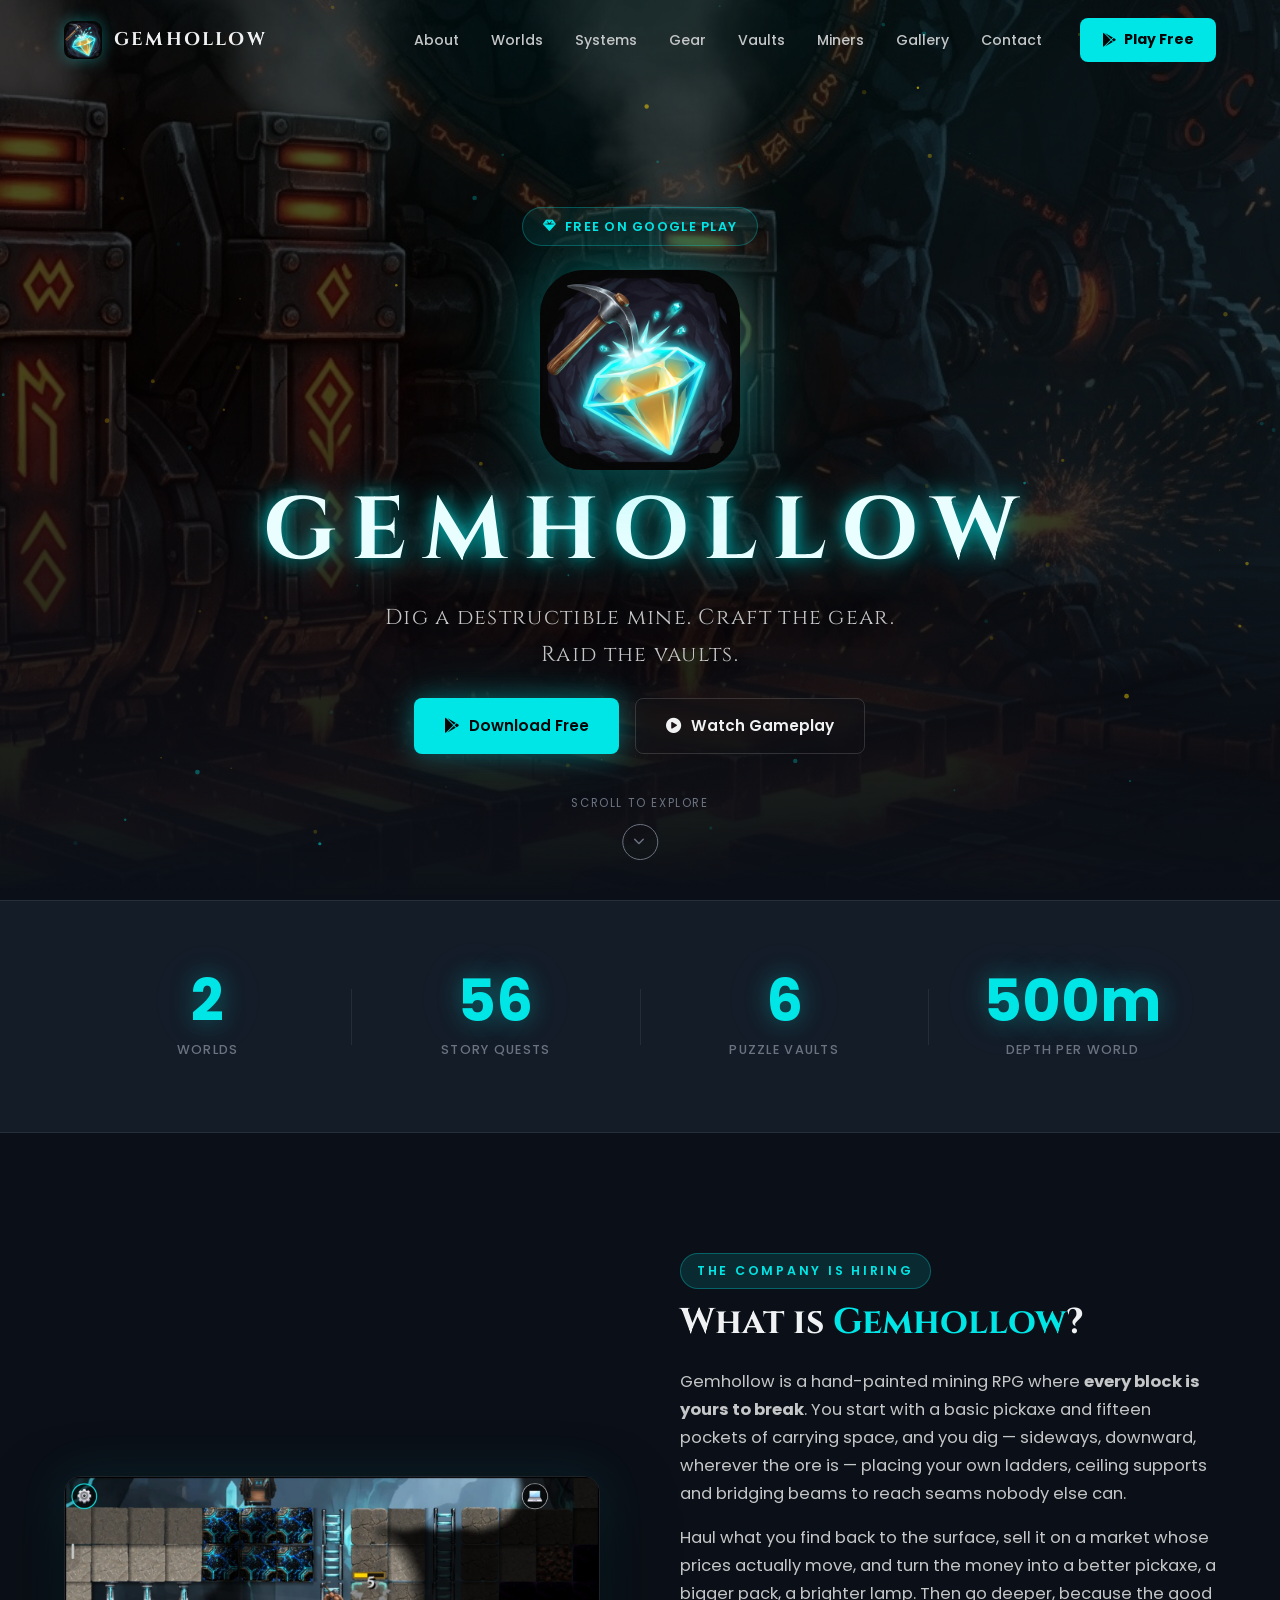
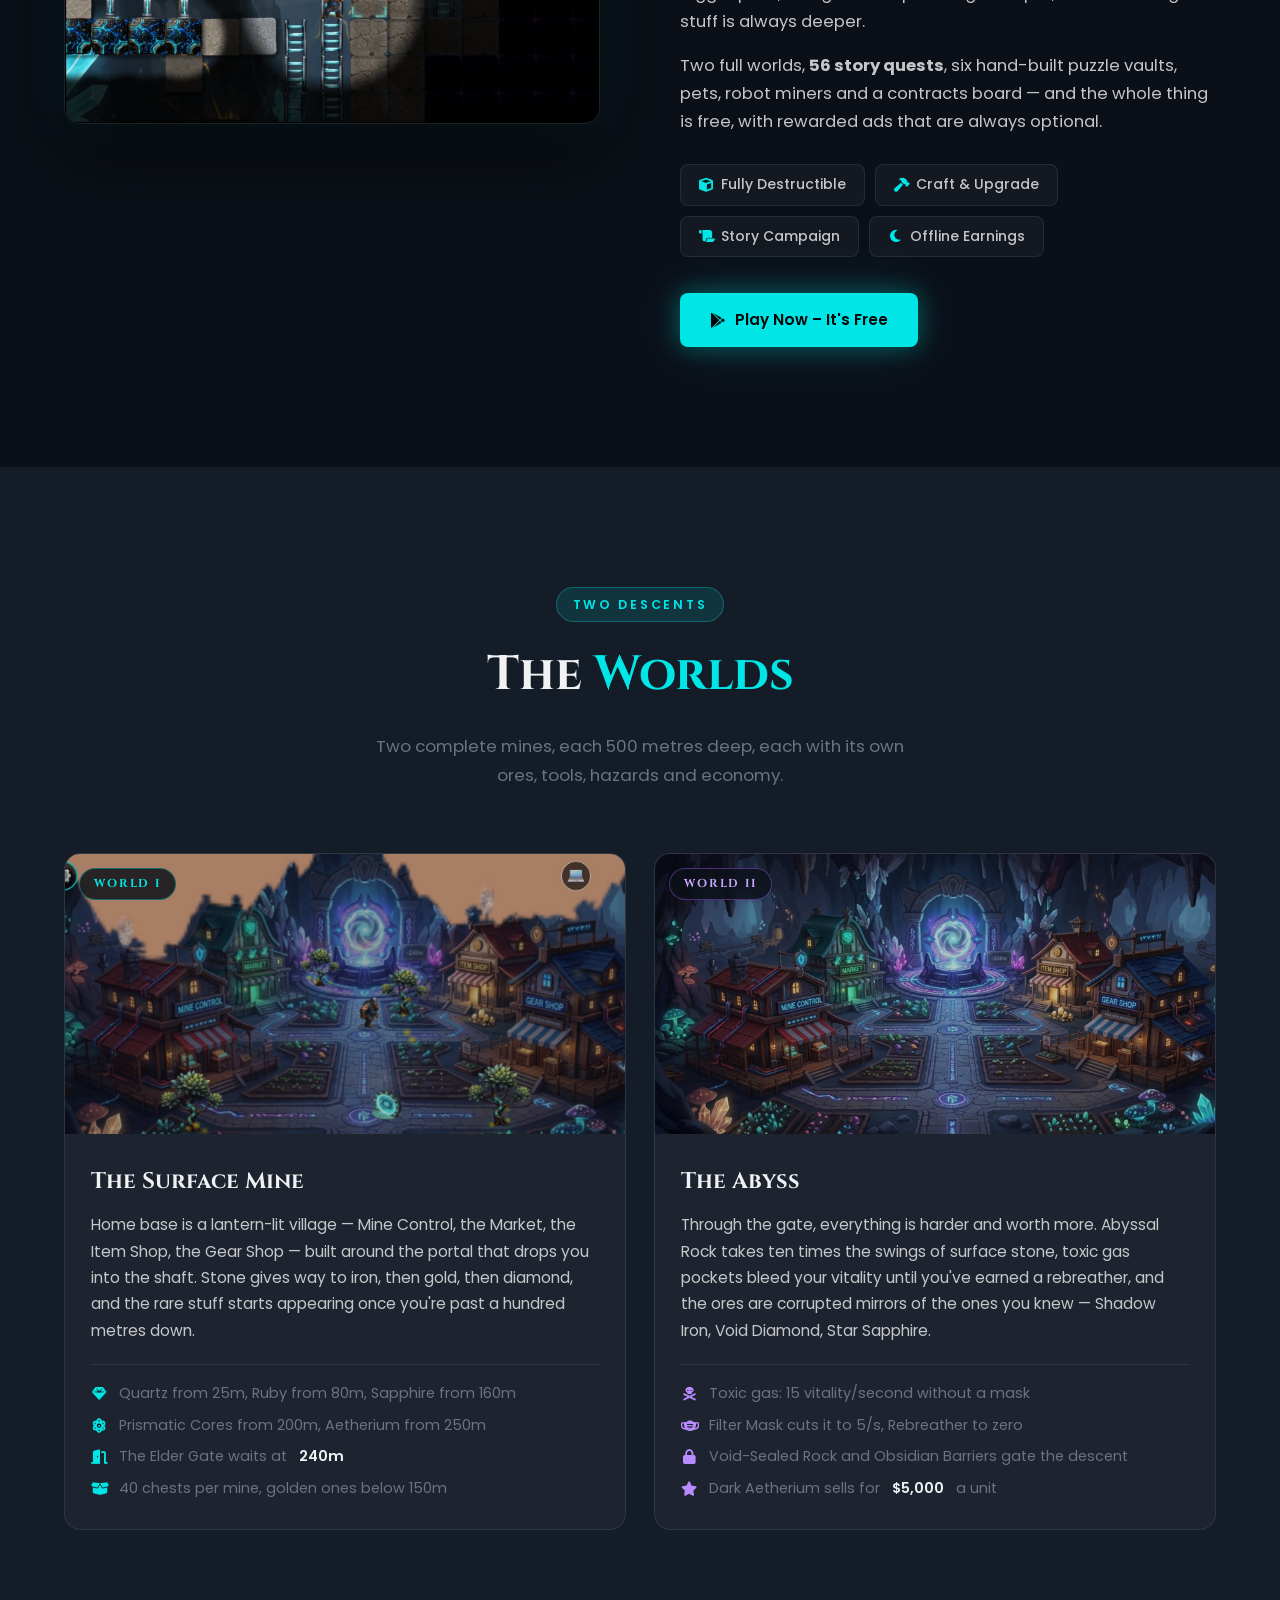
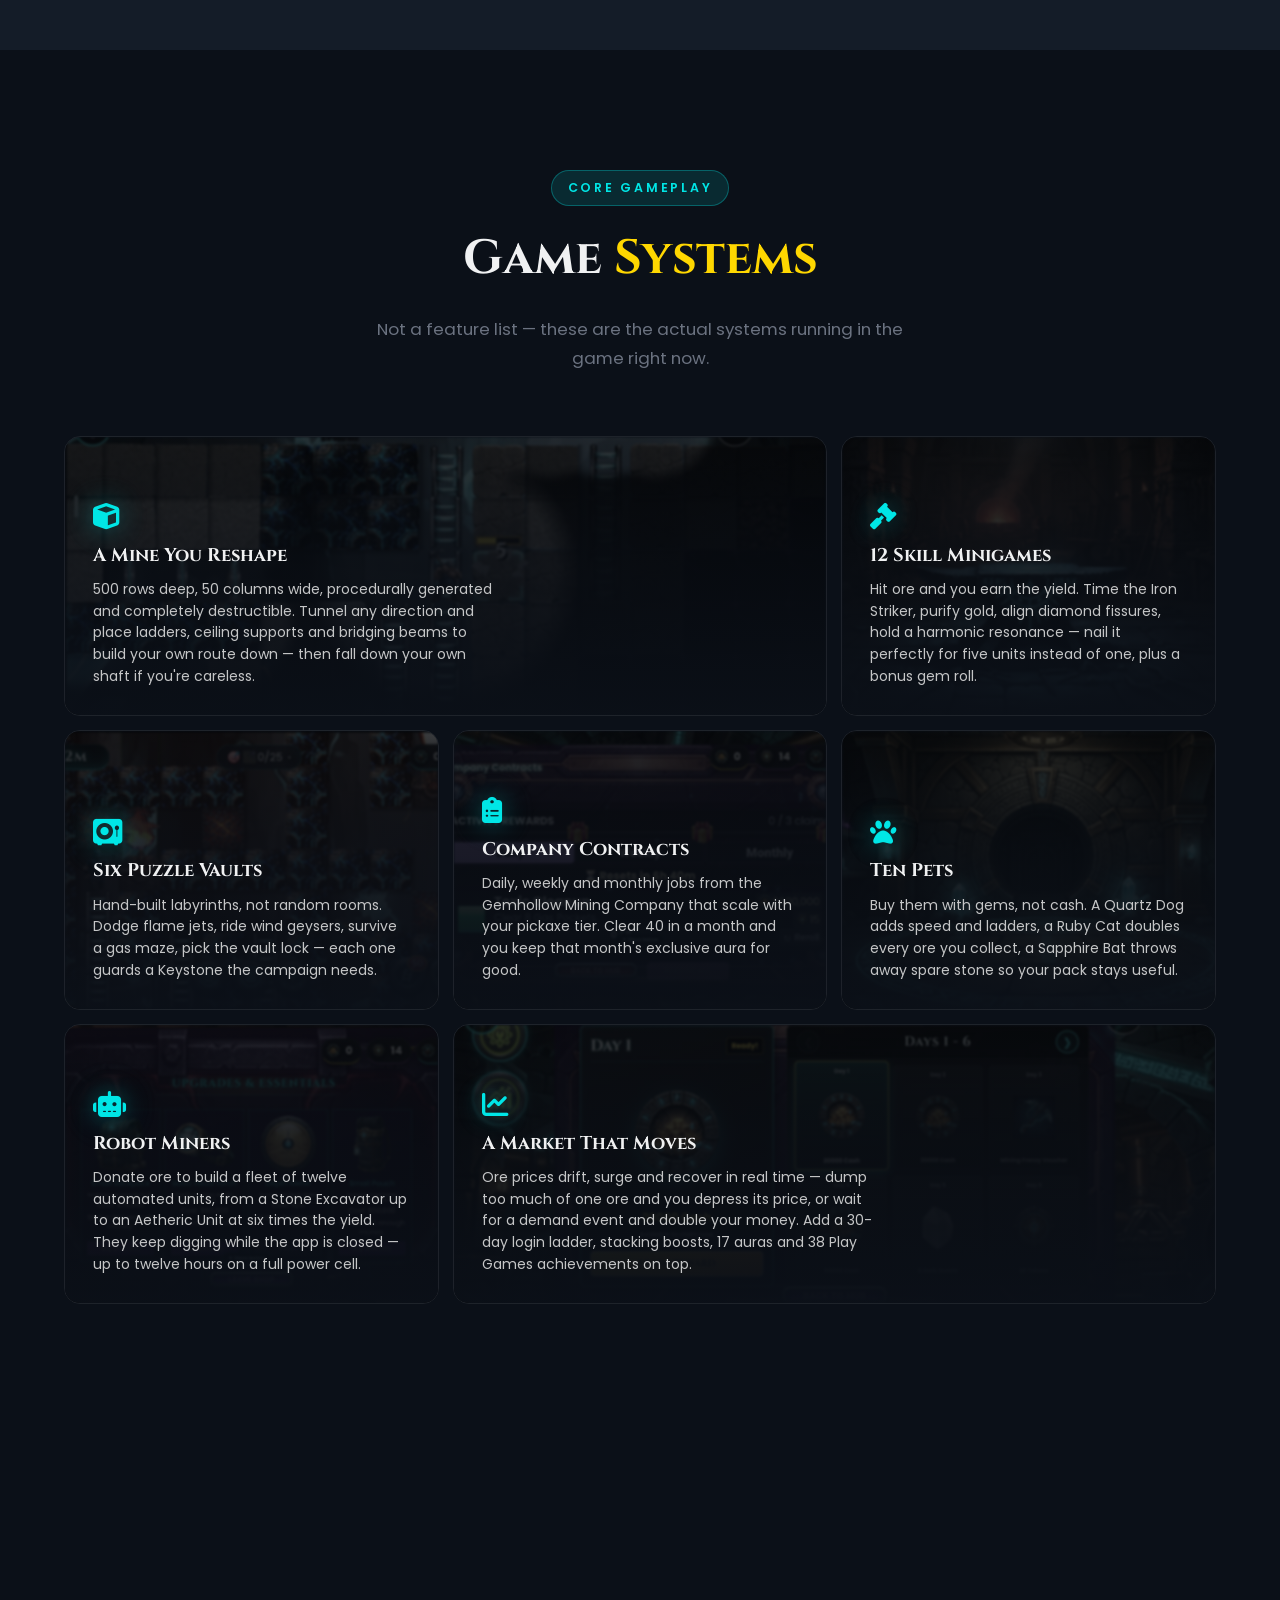
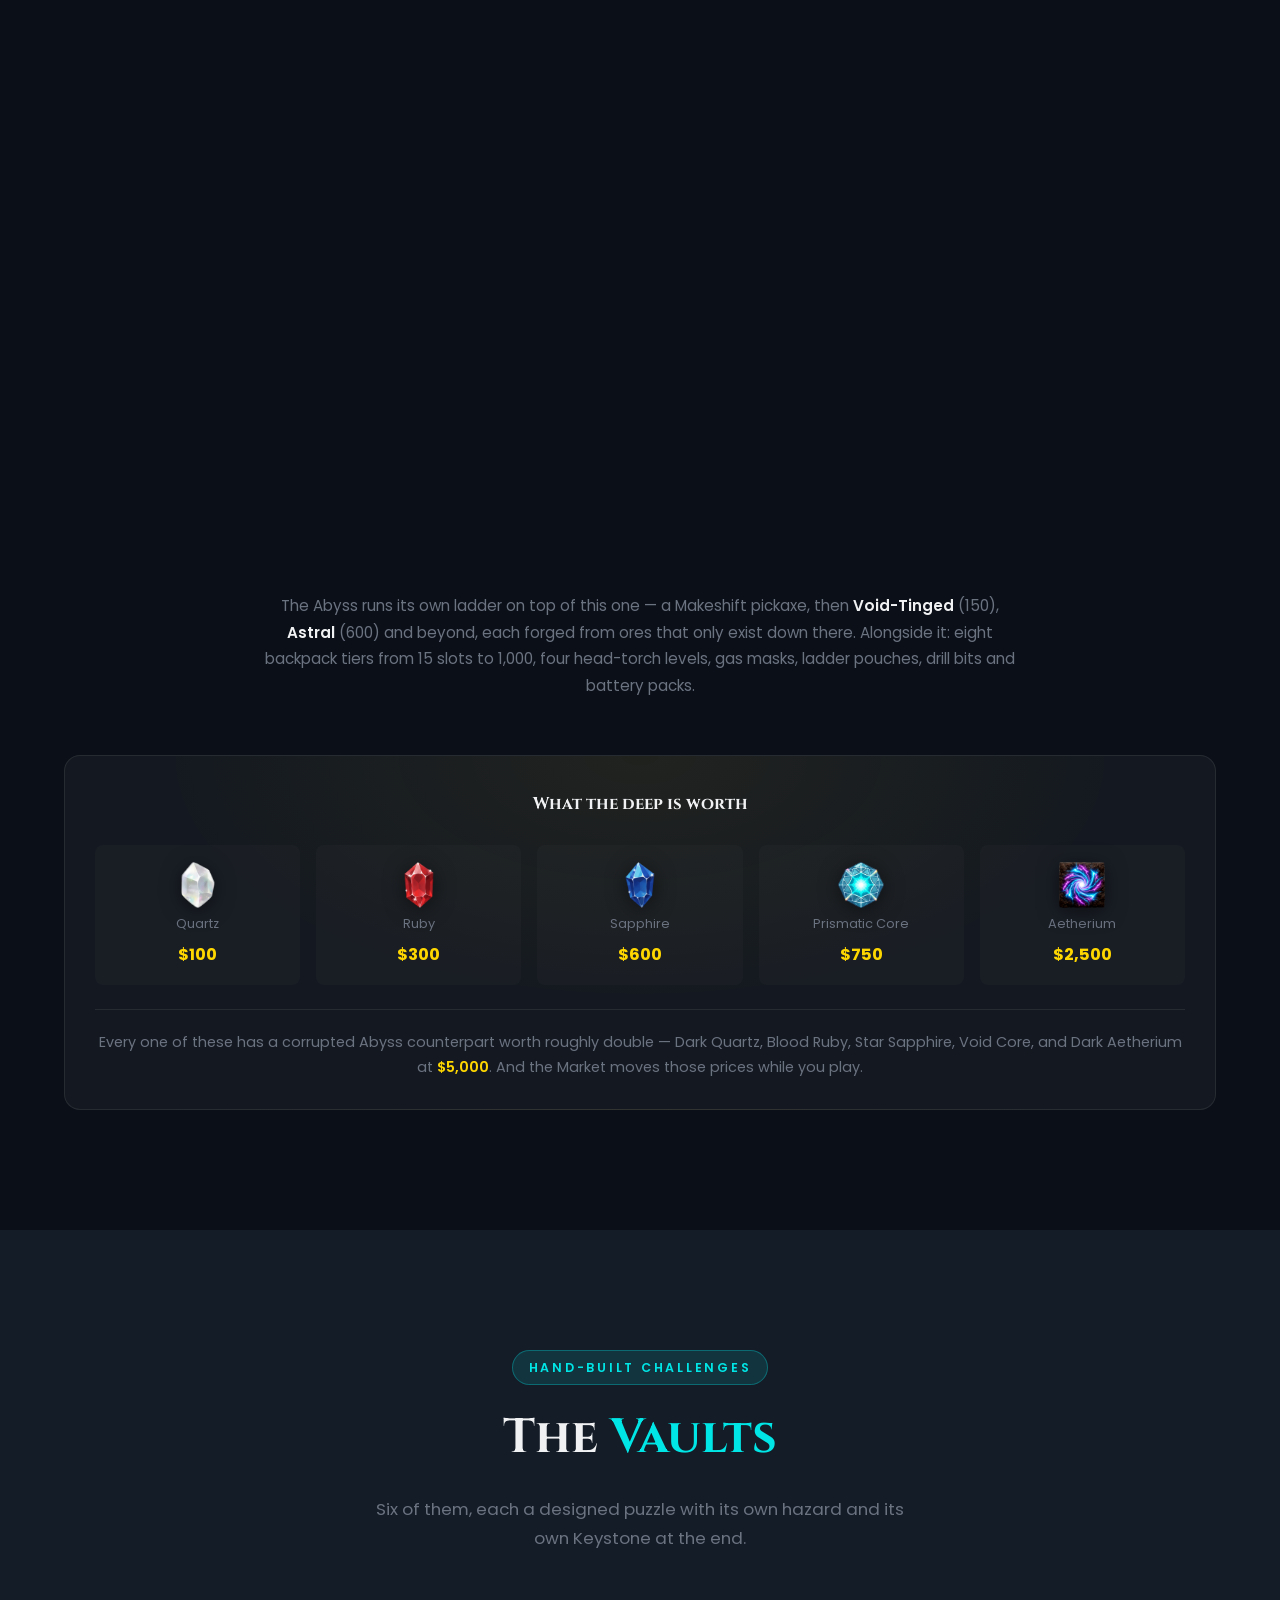
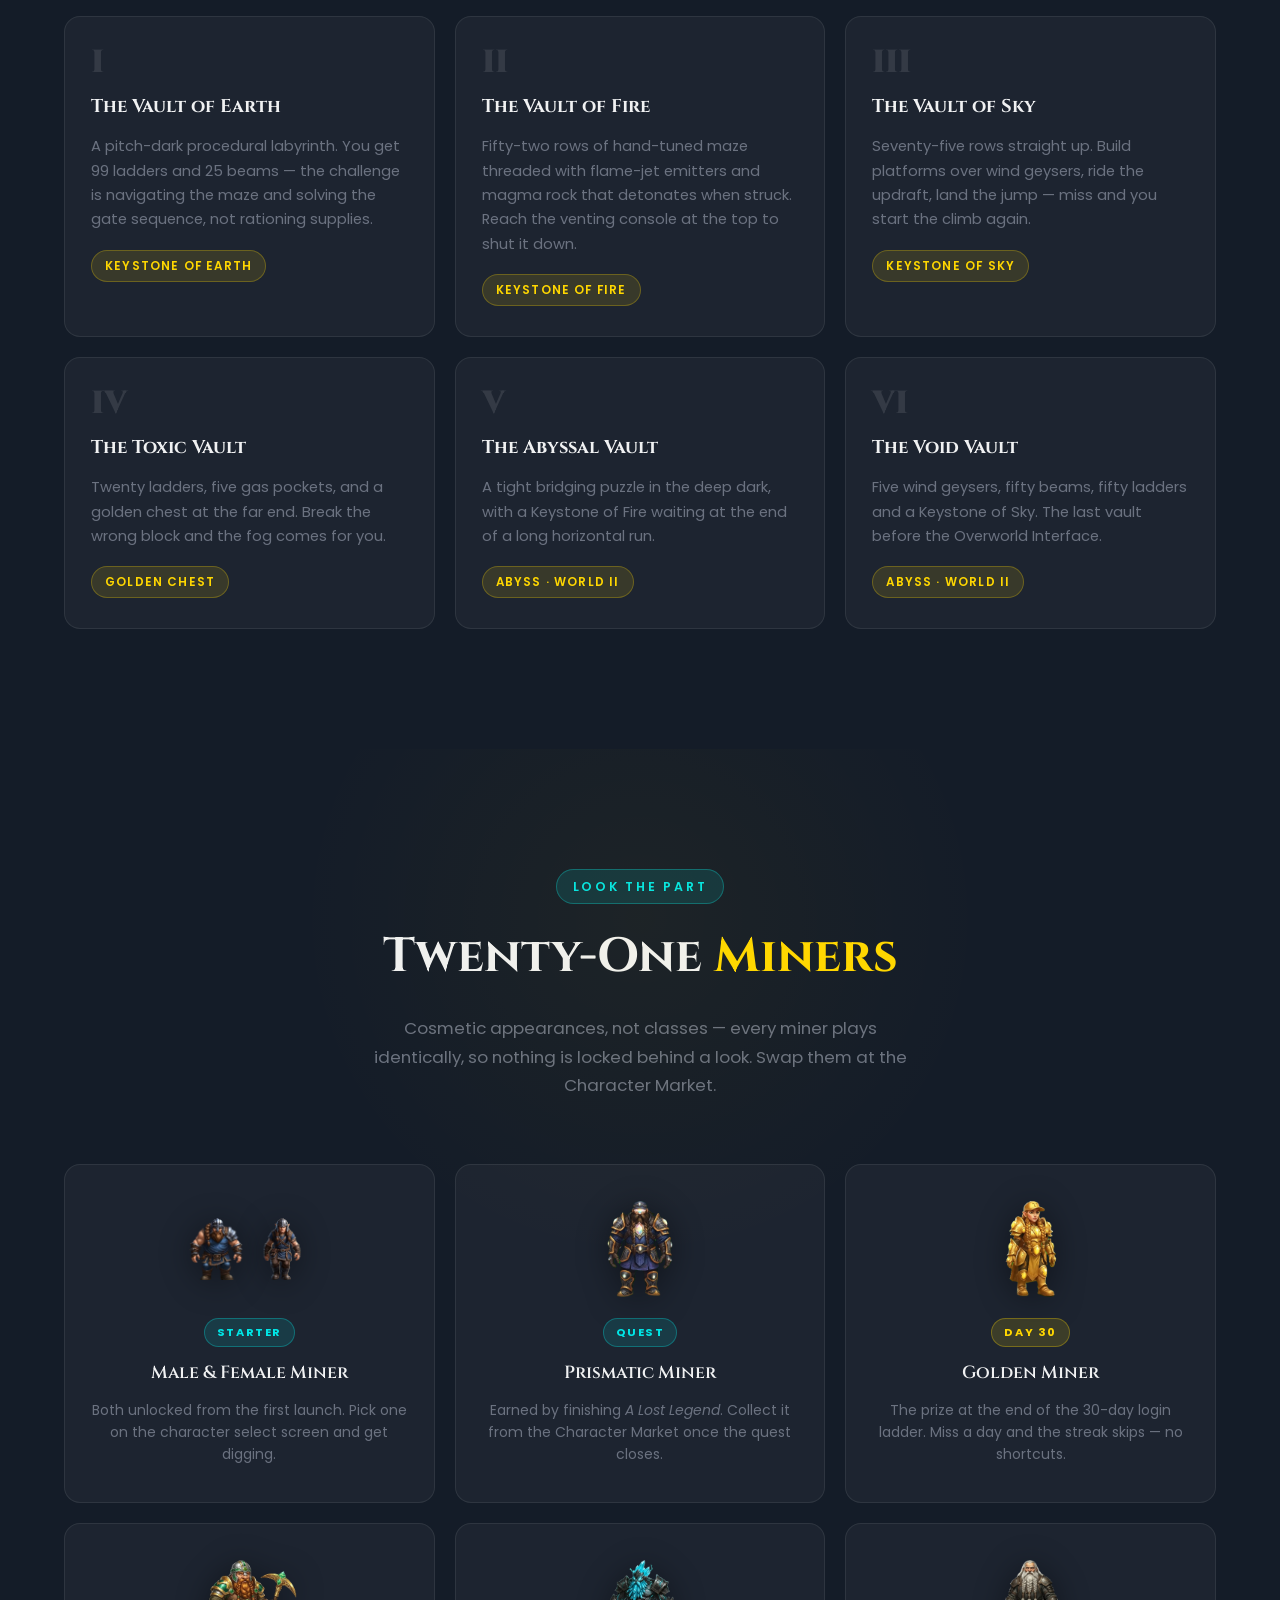
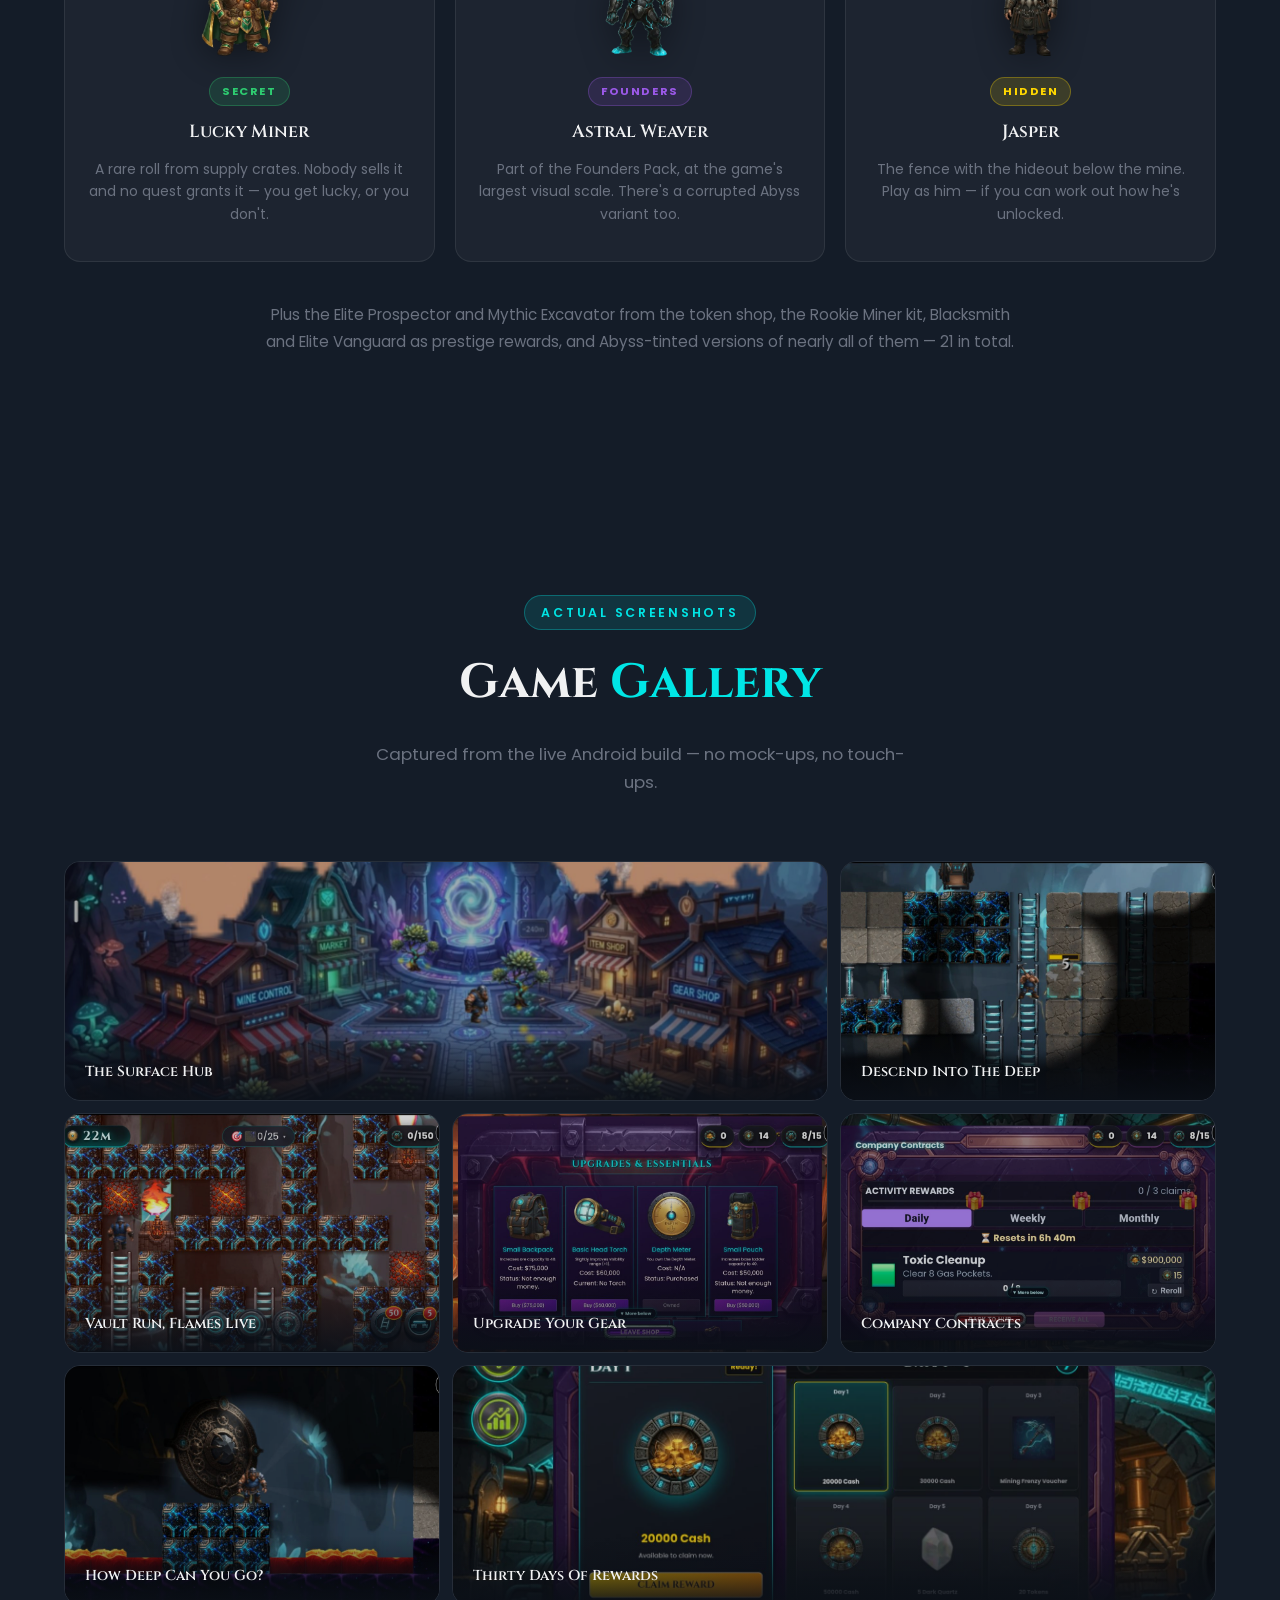
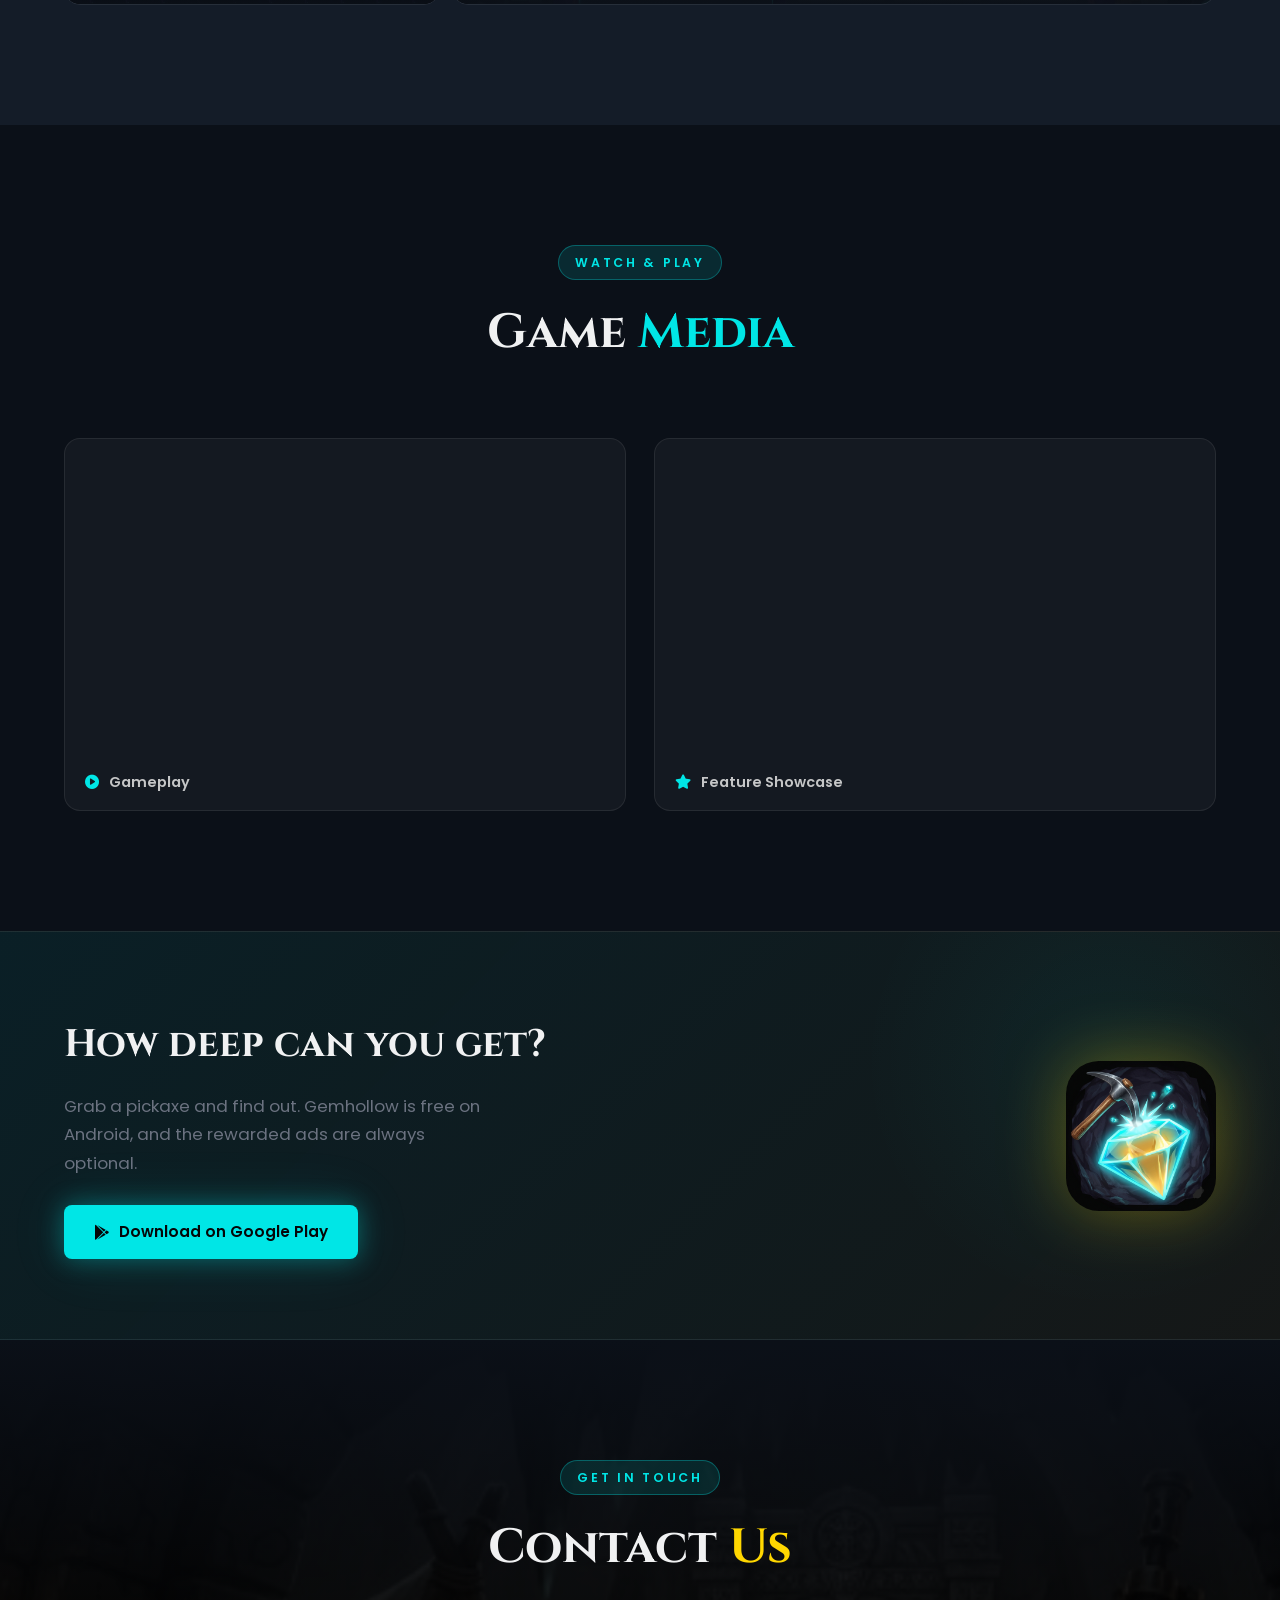
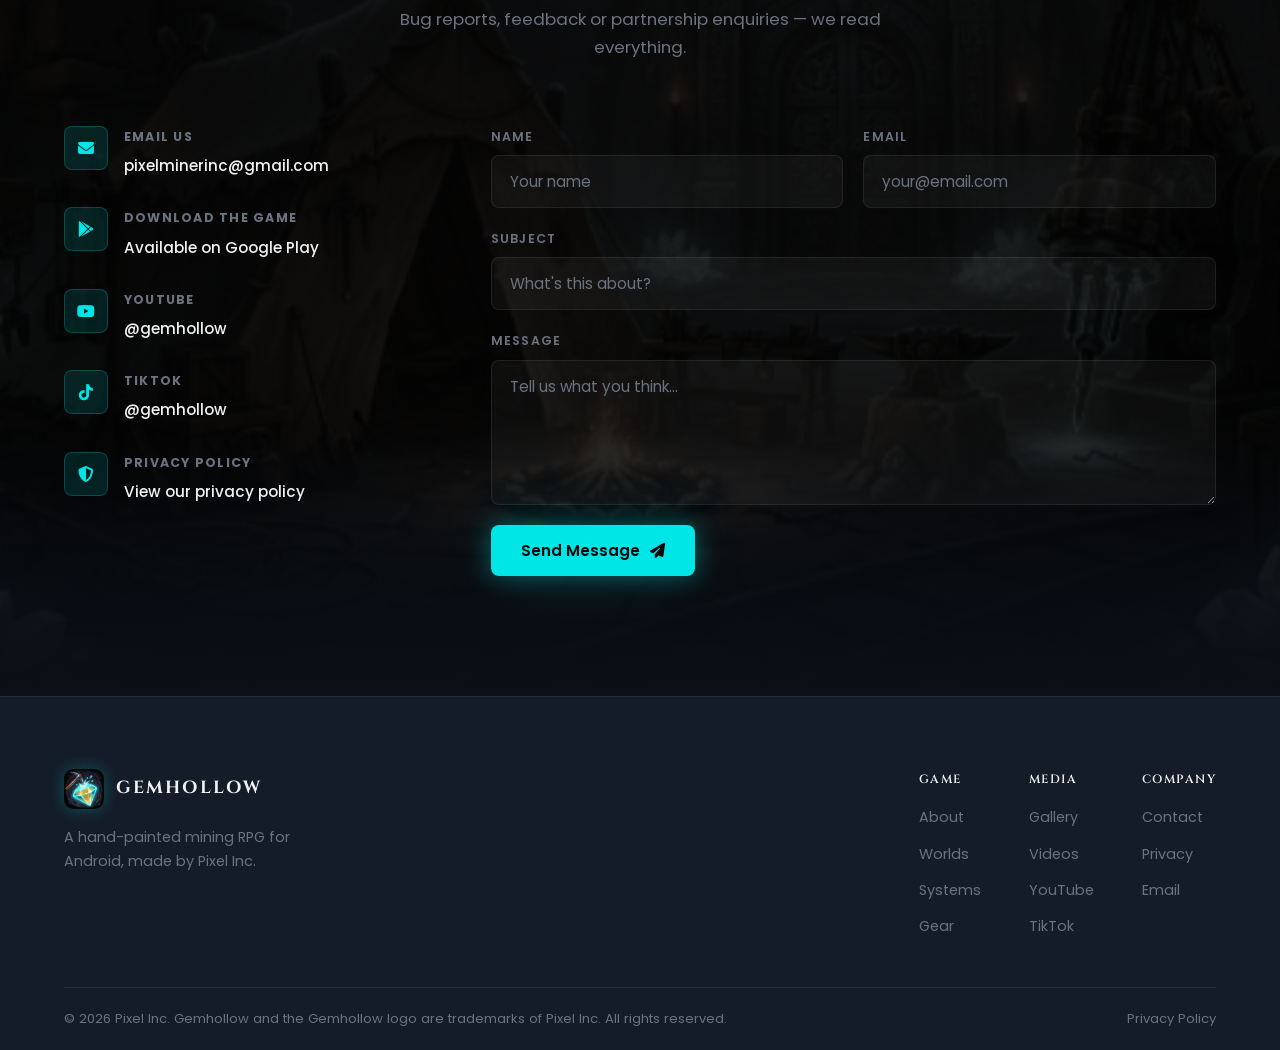
==== index.html @ 0e407c59 "Rebrand site to Gemhollow, rebuilt on the actual game data The site was still Pixel MineR throughout" ====
<!DOCTYPE html>
<html lang="en">
<head>
  <meta charset="UTF-8" />
  <meta name="viewport" content="width=device-width, initial-scale=1.0" />
  <meta name="description" content="Gemhollow — dig a fully destructible mine for gems, craft gear, tame pets and raid deadly puzzle vaults across two worlds. Free on Android." />
  <title>Gemhollow – Dig Deep. Strike It Rich.</title>

  <link rel="icon" type="image/png" href="img/gemhollow_mark_sm.png" />
  <link rel="apple-touch-icon" href="img/gemhollow_mark.png" />

  <!-- Open Graph / social preview -->
  <meta property="og:type" content="website" />
  <meta property="og:title" content="Gemhollow – Dig Deep. Strike It Rich." />
  <meta property="og:description" content="A hand-painted mining RPG. Two worlds, 56 story quests, 6 puzzle vaults, and 500m of fully destructible rock. Free on Android." />
  <meta property="og:image" content="https://blackenededit.github.io/img/shot_hub.jpg" />
  <meta property="og:url" content="https://blackenededit.github.io/" />
  <meta name="twitter:card" content="summary_large_image" />

  <link rel="preconnect" href="https://fonts.googleapis.com" />
  <link rel="preconnect" href="https://fonts.gstatic.com" crossorigin />
  <!-- Cinzel + Poppins are the two fonts the game itself ships with. -->
  <link href="https://fonts.googleapis.com/css2?family=Cinzel:wght@400;600;700;900&family=Poppins:wght@300;400;500;600;700&display=swap" rel="stylesheet" />
  <link rel="stylesheet" href="https://cdnjs.cloudflare.com/ajax/libs/font-awesome/6.5.0/css/all.min.css" crossorigin="anonymous" referrerpolicy="no-referrer" />
  <link rel="stylesheet" href="style.css?v=3" />
</head>
<body>

  <!-- ═══ NAVBAR ═══════════════════════════════════════════════════════════ -->
  <nav class="navbar" id="navbar">
    <div class="nav-inner">
      <a class="nav-logo" href="#hero" aria-label="Gemhollow home">
        <img src="img/gemhollow_mark_sm.png" alt="" aria-hidden="true" />
        <span class="nav-wordmark">Gemhollow</span>
      </a>
      <ul class="nav-menu" id="navMenu">
        <li><a href="#about">About</a></li>
        <li><a href="#worlds">Worlds</a></li>
        <li><a href="#systems">Systems</a></li>
        <li><a href="#gear">Gear</a></li>
        <li><a href="#vaults">Vaults</a></li>
        <li><a href="#miners">Miners</a></li>
        <li><a href="#gallery">Gallery</a></li>
        <li><a href="#contact">Contact</a></li>
      </ul>
      <div class="nav-actions">
        <a class="btn-play" href="https://play.google.com/store/apps/details?id=com.pixelminergame.pixelminer" target="_blank" rel="noopener">
          <i class="fab fa-google-play"></i> Play Free
        </a>
        <button class="hamburger" id="hamburger" aria-label="Toggle menu" aria-expanded="false" aria-controls="navMenu">
          <span></span><span></span><span></span>
        </button>
      </div>
    </div>
  </nav>

  <!-- ═══ HERO ══════════════════════════════════════════════════════════════ -->
  <section class="hero" id="hero">
    <div class="hero-parallax" id="heroBg"></div>
    <div class="hero-overlay"></div>
    <canvas class="hero-canvas" id="particleCanvas" aria-hidden="true"></canvas>
    <div class="hero-content">
      <span class="hero-badge"><i class="fas fa-gem"></i> Free on Google Play</span>

      <!-- Mark + wordmark, mirroring the game's own boot screen: the name is
           live text in Cinzel, not baked into artwork. -->
      <div class="hero-brand">
        <img src="img/gemhollow_mark.png" alt="Gemhollow" class="hero-mark" width="512" height="512" />
        <h1 class="hero-wordmark">Gemhollow</h1>
      </div>

      <p class="hero-tagline">Dig a destructible mine. Craft the gear. Raid the vaults.</p>
      <div class="hero-btns">
        <a class="btn btn-primary" href="https://play.google.com/store/apps/details?id=com.pixelminergame.pixelminer" target="_blank" rel="noopener">
          <i class="fab fa-google-play"></i> Download Free
        </a>
        <a class="btn btn-ghost" href="#media">
          <i class="fas fa-play-circle"></i> Watch Gameplay
        </a>
      </div>
    </div>
    <a class="hero-scroll" href="#about">
      <span>Scroll to explore</span>
      <div class="hero-scroll-icon"><i class="fas fa-chevron-down"></i></div>
    </a>
  </section>

  <!-- ═══ STATS ════════════════════════════════════════════════════════════
       Every figure here is counted straight out of the game's data files.
  ═══════════════════════════════════════════════════════════════════════════ -->
  <section class="stats">
    <div class="container">
      <div class="stats-grid">
        <div class="stat reveal-up">
          <div class="stat-val"><span class="counter" data-to="2">0</span></div>
          <div class="stat-lbl">Worlds</div>
        </div>
        <div class="stat-divider"></div>
        <div class="stat reveal-up" style="--delay:0.1s">
          <div class="stat-val"><span class="counter" data-to="56">0</span></div>
          <div class="stat-lbl">Story Quests</div>
        </div>
        <div class="stat-divider"></div>
        <div class="stat reveal-up" style="--delay:0.2s">
          <div class="stat-val"><span class="counter" data-to="6">0</span></div>
          <div class="stat-lbl">Puzzle Vaults</div>
        </div>
        <div class="stat-divider"></div>
        <div class="stat reveal-up" style="--delay:0.3s">
          <div class="stat-val"><span class="counter" data-to="500">0</span><span>m</span></div>
          <div class="stat-lbl">Depth Per World</div>
        </div>
      </div>
    </div>
  </section>

  <!-- ═══ ABOUT ════════════════════════════════════════════════════════════ -->
  <section class="about section" id="about">
    <div class="container about-inner">
      <div class="about-visual reveal-left">
        <div class="about-art">
          <img src="img/shot_deep_mine.jpg" alt="Mining through stone and gem veins deep in the Gemhollow mine" class="about-shot" loading="lazy" />
          <div class="about-art-glow"></div>
          <img src="img/diamond_pickaxe_icon.png" alt="" class="float-deco deco-1" aria-hidden="true" />
          <img src="img/aetherium.png" alt="" class="float-deco deco-2" aria-hidden="true" />
        </div>
      </div>
      <div class="about-text reveal-right">
        <span class="eyebrow">The Company Is Hiring</span>
        <h2>What is <em class="c-cyan">Gemhollow</em>?</h2>
        <p>Gemhollow is a hand-painted mining RPG where <strong>every block is yours to break</strong>. You start with a basic pickaxe and fifteen pockets of carrying space, and you dig — sideways, downward, wherever the ore is — placing your own ladders, ceiling supports and bridging beams to reach seams nobody else can.</p>
        <p>Haul what you find back to the surface, sell it on a market whose prices actually move, and turn the money into a better pickaxe, a bigger pack, a brighter lamp. Then go deeper, because the good stuff is always deeper.</p>
        <p>Two full worlds, <strong>56 story quests</strong>, six hand-built puzzle vaults, pets, robot miners and a contracts board — and the whole thing is free, with rewarded ads that are always optional.</p>
        <div class="about-tags">
          <span class="tag"><i class="fas fa-cube"></i> Fully Destructible</span>
          <span class="tag"><i class="fas fa-hammer"></i> Craft &amp; Upgrade</span>
          <span class="tag"><i class="fas fa-scroll"></i> Story Campaign</span>
          <span class="tag"><i class="fas fa-moon"></i> Offline Earnings</span>
        </div>
        <a class="btn btn-primary" href="https://play.google.com/store/apps/details?id=com.pixelminergame.pixelminer" target="_blank" rel="noopener">
          <i class="fab fa-google-play"></i> Play Now – It's Free
        </a>
      </div>
    </div>
  </section>

  <!-- ═══ WORLDS ════════════════════════════════════════════════════════════ -->
  <section class="worlds section" id="worlds">
    <div class="container">
      <div class="section-head reveal-up">
        <span class="eyebrow">Two Descents</span>
        <h2>The <em class="c-cyan">Worlds</em></h2>
        <p class="section-sub">Two complete mines, each 500 metres deep, each with its own ores, tools, hazards and economy.</p>
      </div>
      <div class="worlds-grid">

        <article class="world-card reveal-up" data-world="1">
          <div class="world-media">
            <img src="img/shot_hub.jpg" alt="The surface hub with Mine Control, Market, Item Shop and Gear Shop around a glowing portal" loading="lazy" />
            <span class="world-index">World I</span>
          </div>
          <div class="world-body">
            <h3>The Surface Mine</h3>
            <p>Home base is a lantern-lit village — Mine Control, the Market, the Item Shop, the Gear Shop — built around the portal that drops you into the shaft. Stone gives way to iron, then gold, then diamond, and the rare stuff starts appearing once you're past a hundred metres down.</p>
            <ul class="world-facts">
              <li><i class="fas fa-gem"></i> Quartz from 25m, Ruby from 80m, Sapphire from 160m</li>
              <li><i class="fas fa-atom"></i> Prismatic Cores from 200m, Aetherium from 250m</li>
              <li><i class="fas fa-door-open"></i> The Elder Gate waits at <strong>240m</strong></li>
              <li><i class="fas fa-box-open"></i> 40 chests per mine, golden ones below 150m</li>
            </ul>
          </div>
        </article>

        <article class="world-card reveal-up" style="--delay:0.12s" data-world="2">
          <div class="world-media">
            <img src="img/world2_map.jpg" alt="The Abyss hub, a cavern lit by glowing crystals and mushrooms around the portal" loading="lazy" />
            <span class="world-index">World II</span>
          </div>
          <div class="world-body">
            <h3>The Abyss</h3>
            <p>Through the gate, everything is harder and worth more. Abyssal Rock takes ten times the swings of surface stone, toxic gas pockets bleed your vitality until you've earned a rebreather, and the ores are corrupted mirrors of the ones you knew — Shadow Iron, Void Diamond, Star Sapphire.</p>
            <ul class="world-facts">
              <li><i class="fas fa-skull-crossbones"></i> Toxic gas: 15 vitality/second without a mask</li>
              <li><i class="fas fa-mask-face"></i> Filter Mask cuts it to 5/s, Rebreather to zero</li>
              <li><i class="fas fa-lock"></i> Void-Sealed Rock and Obsidian Barriers gate the descent</li>
              <li><i class="fas fa-star"></i> Dark Aetherium sells for <strong>$5,000</strong> a unit</li>
            </ul>
          </div>
        </article>

      </div>
    </div>
  </section>

  <!-- ═══ SYSTEMS — BENTO GRID ═════════════════════════════════════════════ -->
  <section class="features section" id="systems">
    <div class="container">
      <div class="section-head reveal-up">
        <span class="eyebrow">Core Gameplay</span>
        <h2>Game <em class="c-gold">Systems</em></h2>
        <p class="section-sub">Not a feature list — these are the actual systems running in the game right now.</p>
      </div>
      <div class="features-bento">

        <div class="feat-card feat-lg reveal-up">
          <div class="feat-bg" style="background-image:url('img/shot_deep_mine.jpg')"></div>
          <div class="feat-content">
            <i class="fas fa-cube feat-icon"></i>
            <h3>A Mine You Reshape</h3>
            <p>500 rows deep, 50 columns wide, procedurally generated and completely destructible. Tunnel any direction and place ladders, ceiling supports and bridging beams to build your own route down — then fall down your own shaft if you're careless.</p>
          </div>
        </div>

        <div class="feat-card reveal-up" style="--delay:0.1s">
          <div class="feat-bg" style="background-image:url('img/iron_forge_bg.png')"></div>
          <div class="feat-content">
            <i class="fas fa-gavel feat-icon"></i>
            <h3>12 Skill Minigames</h3>
            <p>Hit ore and you earn the yield. Time the Iron Striker, purify gold, align diamond fissures, hold a harmonic resonance — nail it perfectly for five units instead of one, plus a bonus gem roll.</p>
          </div>
        </div>

        <div class="feat-card reveal-up" style="--delay:0.15s">
          <div class="feat-bg" style="background-image:url('img/shot_vault.jpg')"></div>
          <div class="feat-content">
            <i class="fas fa-vault feat-icon"></i>
            <h3>Six Puzzle Vaults</h3>
            <p>Hand-built labyrinths, not random rooms. Dodge flame jets, ride wind geysers, survive a gas maze, pick the vault lock — each one guards a Keystone the campaign needs.</p>
          </div>
        </div>

        <div class="feat-card reveal-up" style="--delay:0.2s">
          <div class="feat-bg" style="background-image:url('img/shot_contracts.jpg')"></div>
          <div class="feat-content">
            <i class="fas fa-clipboard-list feat-icon"></i>
            <h3>Company Contracts</h3>
            <p>Daily, weekly and monthly jobs from the Gemhollow Mining Company that scale with your pickaxe tier. Clear 40 in a month and you keep that month's exclusive aura for good.</p>
          </div>
        </div>

        <div class="feat-card reveal-up" style="--delay:0.25s">
          <div class="feat-bg" style="background-image:url('img/jasper_hideout_bg.png')"></div>
          <div class="feat-content">
            <i class="fas fa-paw feat-icon"></i>
            <h3>Ten Pets</h3>
            <p>Buy them with gems, not cash. A Quartz Dog adds speed and ladders, a Ruby Cat doubles every ore you collect, a Sapphire Bat throws away spare stone so your pack stays useful.</p>
          </div>
        </div>

        <div class="feat-card reveal-up" style="--delay:0.3s">
          <div class="feat-bg" style="background-image:url('img/shot_gear_shop.jpg')"></div>
          <div class="feat-content">
            <i class="fas fa-robot feat-icon"></i>
            <h3>Robot Miners</h3>
            <p>Donate ore to build a fleet of twelve automated units, from a Stone Excavator up to an Aetheric Unit at six times the yield. They keep digging while the app is closed — up to twelve hours on a full power cell.</p>
          </div>
        </div>

        <div class="feat-card feat-lg reveal-up" style="--delay:0.35s">
          <div class="feat-bg" style="background-image:url('img/shot_daily_rewards.jpg')"></div>
          <div class="feat-content">
            <i class="fas fa-chart-line feat-icon"></i>
            <h3>A Market That Moves</h3>
            <p>Ore prices drift, surge and recover in real time — dump too much of one ore and you depress its price, or wait for a demand event and double your money. Add a 30-day login ladder, stacking boosts, 17 auras and 38 Play Games achievements on top.</p>
          </div>
        </div>

      </div>
    </div>
  </section>

  <!-- ═══ GEAR / PROGRESSION ═══════════════════════════════════════════════ -->
  <section class="gear section" id="gear">
    <div class="container">
      <div class="section-head reveal-up">
        <span class="eyebrow">Earn Every Tier</span>
        <h2>The <em class="c-gold">Pickaxe Ladder</em></h2>
        <p class="section-sub">Real damage values from the game. Each tier is the difference between bouncing off a block and breaking it.</p>
      </div>

      <div class="pick-grid">
        <div class="pick-card reveal-up">
          <img src="img/basic_pickaxe_icon.png" alt="Basic Pickaxe" loading="lazy" />
          <h4>Basic Pickaxe</h4>
          <div class="pick-dmg">5 <span>dmg</span></div>
          <p>A trusty starting pickaxe.</p>
          <span class="pick-cost">Free</span>
        </div>
        <div class="pick-card reveal-up" style="--delay:0.08s">
          <img src="img/iron_pickaxe_icon.png" alt="Iron Pickaxe" loading="lazy" />
          <h4>Iron Pickaxe</h4>
          <div class="pick-dmg">20 <span>dmg</span></div>
          <p>Cracks the hard iron the basic pick can't touch.</p>
          <span class="pick-cost">$8,000</span>
        </div>
        <div class="pick-card reveal-up" style="--delay:0.16s">
          <img src="img/gold_pickaxe_icon.png" alt="Gold Pickaxe" loading="lazy" />
          <h4>Gold Pickaxe</h4>
          <div class="pick-dmg">50 <span>dmg</span></div>
          <p>Cuts through rock and gold with ease.</p>
          <span class="pick-cost">$16,000 + ore</span>
        </div>
        <div class="pick-card reveal-up" style="--delay:0.24s">
          <img src="img/diamond_pickaxe_icon.png" alt="Diamond Pickaxe" loading="lazy" />
          <h4>Diamond Pickaxe</h4>
          <div class="pick-dmg">120 <span>dmg</span></div>
          <p>The ultimate tool for the surface world.</p>
          <span class="pick-cost">$75,000 + ore</span>
        </div>
        <div class="pick-card pick-card-rare reveal-up" style="--delay:0.32s">
          <img src="img/augmented_diamond_pickaxe_icon.png" alt="Augmented Diamond Pickaxe" loading="lazy" />
          <h4>Augmented Diamond</h4>
          <div class="pick-dmg">250 <span>dmg</span></div>
          <p>Infused with Aetherium — resonates with Prismatic Cores.</p>
          <span class="pick-cost pick-cost-rare">Quest reward only</span>
        </div>
      </div>

      <p class="gear-note reveal-up">
        The Abyss runs its own ladder on top of this one — a Makeshift pickaxe, then
        <strong>Void-Tinged</strong> (150), <strong>Astral</strong> (600) and beyond, each forged
        from ores that only exist down there. Alongside it: eight backpack tiers from 15 slots to
        1,000, four head-torch levels, gas masks, ladder pouches, drill bits and battery packs.
      </p>

      <!-- Sell values straight from the game's block definitions. -->
      <div class="ore-strip reveal-up">
        <h3 class="ore-strip-title">What the deep is worth</h3>
        <ul class="ore-list">
          <li class="ore-item">
            <img src="img/quartz.png" alt="Quartz" loading="lazy" />
            <span class="ore-name">Quartz</span>
            <span class="ore-val">$100</span>
          </li>
          <li class="ore-item">
            <img src="img/ruby_icon.png" alt="Ruby" loading="lazy" />
            <span class="ore-name">Ruby</span>
            <span class="ore-val">$300</span>
          </li>
          <li class="ore-item">
            <img src="img/sapphire_icon.png" alt="Sapphire" loading="lazy" />
            <span class="ore-name">Sapphire</span>
            <span class="ore-val">$600</span>
          </li>
          <li class="ore-item">
            <img src="img/prismatic_core.png" alt="Prismatic Core" loading="lazy" />
            <span class="ore-name">Prismatic Core</span>
            <span class="ore-val">$750</span>
          </li>
          <li class="ore-item">
            <img src="img/aetherium.png" alt="Aetherium" loading="lazy" />
            <span class="ore-name">Aetherium</span>
            <span class="ore-val">$2,500</span>
          </li>
        </ul>
        <p class="ore-foot">
          Every one of these has a corrupted Abyss counterpart worth roughly double — Dark Quartz,
          Blood Ruby, Star Sapphire, Void Core, and Dark Aetherium at <strong>$5,000</strong>.
          And the Market moves those prices while you play.
        </p>
      </div>
    </div>
  </section>

  <!-- ═══ VAULTS ════════════════════════════════════════════════════════════ -->
  <section class="vaults section" id="vaults">
    <div class="container">
      <div class="section-head reveal-up">
        <span class="eyebrow">Hand-Built Challenges</span>
        <h2>The <em class="c-cyan">Vaults</em></h2>
        <p class="section-sub">Six of them, each a designed puzzle with its own hazard and its own Keystone at the end.</p>
      </div>
      <div class="vault-grid">
        <div class="vault-card reveal-up" data-glow="green">
          <div class="vault-num">I</div>
          <h3>The Vault of Earth</h3>
          <p>A pitch-dark procedural labyrinth. You get 99 ladders and 25 beams — the challenge is navigating the maze and solving the gate sequence, not rationing supplies.</p>
          <span class="vault-tag">Keystone of Earth</span>
        </div>
        <div class="vault-card reveal-up" style="--delay:0.08s" data-glow="red">
          <div class="vault-num">II</div>
          <h3>The Vault of Fire</h3>
          <p>Fifty-two rows of hand-tuned maze threaded with flame-jet emitters and magma rock that detonates when struck. Reach the venting console at the top to shut it down.</p>
          <span class="vault-tag">Keystone of Fire</span>
        </div>
        <div class="vault-card reveal-up" style="--delay:0.16s" data-glow="cyan">
          <div class="vault-num">III</div>
          <h3>The Vault of Sky</h3>
          <p>Seventy-five rows straight up. Build platforms over wind geysers, ride the updraft, land the jump — miss and you start the climb again.</p>
          <span class="vault-tag">Keystone of Sky</span>
        </div>
        <div class="vault-card reveal-up" style="--delay:0.24s" data-glow="green">
          <div class="vault-num">IV</div>
          <h3>The Toxic Vault</h3>
          <p>Twenty ladders, five gas pockets, and a golden chest at the far end. Break the wrong block and the fog comes for you.</p>
          <span class="vault-tag">Golden Chest</span>
        </div>
        <div class="vault-card reveal-up" style="--delay:0.32s" data-glow="purple">
          <div class="vault-num">V</div>
          <h3>The Abyssal Vault</h3>
          <p>A tight bridging puzzle in the deep dark, with a Keystone of Fire waiting at the end of a long horizontal run.</p>
          <span class="vault-tag">Abyss · World II</span>
        </div>
        <div class="vault-card reveal-up" style="--delay:0.4s" data-glow="purple">
          <div class="vault-num">VI</div>
          <h3>The Void Vault</h3>
          <p>Five wind geysers, fifty beams, fifty ladders and a Keystone of Sky. The last vault before the Overworld Interface.</p>
          <span class="vault-tag">Abyss · World II</span>
        </div>
      </div>
    </div>
  </section>

  <!-- ═══ MINERS (cosmetic skins — stated as such, honestly) ═══════════════ -->
  <section class="classes section" id="miners">
    <div class="container">
      <div class="section-head reveal-up">
        <span class="eyebrow">Look The Part</span>
        <h2>Twenty-One <em class="c-gold">Miners</em></h2>
        <p class="section-sub">Cosmetic appearances, not classes — every miner plays identically, so nothing is locked behind a look. Swap them at the Character Market.</p>
      </div>
      <div class="classes-grid">

        <div class="class-card reveal-up" data-glow="cyan">
          <div class="class-icon-wrap class-icon-pair">
            <img src="img/character_icon_male.png" alt="Male Miner" loading="lazy" />
            <img src="img/character_icon_female.png" alt="Female Miner" loading="lazy" />
          </div>
          <div class="class-tag cyan-tag">Starter</div>
          <h3>Male &amp; Female Miner</h3>
          <p>Both unlocked from the first launch. Pick one on the character select screen and get digging.</p>
        </div>

        <div class="class-card reveal-up" style="--delay:0.1s" data-glow="cyan">
          <div class="class-icon-wrap">
            <img src="img/prismatic_miner_icon.png" alt="Prismatic Miner" loading="lazy" />
          </div>
          <div class="class-tag cyan-tag">Quest</div>
          <h3>Prismatic Miner</h3>
          <p>Earned by finishing <em>A Lost Legend</em>. Collect it from the Character Market once the quest closes.</p>
        </div>

        <div class="class-card reveal-up" style="--delay:0.2s" data-glow="gold">
          <div class="class-icon-wrap">
            <img src="img/golden_miner_icon.png" alt="Golden Miner" loading="lazy" />
          </div>
          <div class="class-tag gold-tag">Day 30</div>
          <h3>Golden Miner</h3>
          <p>The prize at the end of the 30-day login ladder. Miss a day and the streak skips — no shortcuts.</p>
        </div>

        <div class="class-card reveal-up" style="--delay:0.3s" data-glow="green">
          <div class="class-icon-wrap">
            <img src="img/lucky_miner_icon.png" alt="Lucky Miner" loading="lazy" />
          </div>
          <div class="class-tag green-tag">Secret</div>
          <h3>Lucky Miner</h3>
          <p>A rare roll from supply crates. Nobody sells it and no quest grants it — you get lucky, or you don't.</p>
        </div>

        <div class="class-card reveal-up" style="--delay:0.4s" data-glow="purple">
          <div class="class-icon-wrap">
            <img src="img/astral_weaver_icon.png" alt="Astral Weaver" loading="lazy" />
          </div>
          <div class="class-tag purple-tag">Founders</div>
          <h3>Astral Weaver</h3>
          <p>Part of the Founders Pack, at the game's largest visual scale. There's a corrupted Abyss variant too.</p>
        </div>

        <div class="class-card reveal-up" style="--delay:0.5s" data-glow="gold">
          <div class="class-icon-wrap">
            <img src="img/character_icon_jasper.png" alt="Jasper" loading="lazy" />
          </div>
          <div class="class-tag gold-tag">Hidden</div>
          <h3>Jasper</h3>
          <p>The fence with the hideout below the mine. Play as him — if you can work out how he's unlocked.</p>
        </div>

      </div>
      <p class="gear-note reveal-up">
        Plus the Elite Prospector and Mythic Excavator from the token shop, the Rookie Miner kit,
        Blacksmith and Elite Vanguard as prestige rewards, and Abyss-tinted versions of nearly all
        of them — 21 in total.
      </p>
    </div>
  </section>

  <!-- ═══ GALLERY — real, unedited captures from the shipped build ═════════ -->
  <section class="gallery section" id="gallery">
    <div class="container">
      <div class="section-head reveal-up">
        <span class="eyebrow">Actual Screenshots</span>
        <h2>Game <em class="c-cyan">Gallery</em></h2>
        <p class="section-sub">Captured from the live Android build — no mock-ups, no touch-ups.</p>
      </div>
      <div class="gallery-grid">
        <figure class="gallery-item gal-wide reveal-up">
          <img src="img/shot_hub.jpg" alt="The surface village hub with Mine Control, Market, Item Shop, Gear Shop and the portal to the deep" loading="lazy" />
          <figcaption class="gallery-cap">The Surface Hub</figcaption>
        </figure>
        <figure class="gallery-item reveal-up" style="--delay:0.1s">
          <img src="img/shot_deep_mine.jpg" alt="Mining gem veins with player-placed ladders and ceiling supports" loading="lazy" />
          <figcaption class="gallery-cap">Descend Into The Deep</figcaption>
        </figure>
        <figure class="gallery-item reveal-up" style="--delay:0.15s">
          <img src="img/shot_vault.jpg" alt="Inside a vault dodging an active flame jet" loading="lazy" />
          <figcaption class="gallery-cap">Vault Run, Flames Live</figcaption>
        </figure>
        <figure class="gallery-item reveal-up" style="--delay:0.2s">
          <img src="img/shot_gear_shop.jpg" alt="The Gear Shop upgrade screen" loading="lazy" />
          <figcaption class="gallery-cap">Upgrade Your Gear</figcaption>
        </figure>
        <figure class="gallery-item reveal-up" style="--delay:0.25s">
          <img src="img/shot_contracts.jpg" alt="The Company Contracts board with daily and weekly jobs" loading="lazy" />
          <figcaption class="gallery-cap">Company Contracts</figcaption>
        </figure>
        <figure class="gallery-item reveal-up" style="--delay:0.3s">
          <img src="img/shot_depth.jpg" alt="The depth meter tracking how far below the surface you are" loading="lazy" />
          <figcaption class="gallery-cap">How Deep Can You Go?</figcaption>
        </figure>
        <figure class="gallery-item gal-wide reveal-up" style="--delay:0.35s">
          <img src="img/shot_daily_rewards.jpg" alt="The 30-day daily rewards calendar" loading="lazy" />
          <figcaption class="gallery-cap">Thirty Days Of Rewards</figcaption>
        </figure>
      </div>
    </div>
  </section>

  <!-- ═══ MEDIA ═════════════════════════════════════════════════════════════ -->
  <section class="media section" id="media">
    <div class="container">
      <div class="section-head reveal-up">
        <span class="eyebrow">Watch &amp; Play</span>
        <h2>Game <em class="c-cyan">Media</em></h2>
      </div>
      <div class="media-grid">
        <div class="video-card reveal-up">
          <div class="video-wrap">
            <iframe src="https://www.youtube.com/embed/ZEsTNP-w54s" title="Gemhollow gameplay" allowfullscreen loading="lazy"></iframe>
          </div>
          <div class="video-label"><i class="fas fa-play-circle"></i> Gameplay</div>
        </div>
        <div class="video-card reveal-up" style="--delay:0.15s">
          <div class="video-wrap">
            <iframe src="https://www.youtube.com/embed/5hK7UNuHh_g" title="Gemhollow feature showcase" allowfullscreen loading="lazy"></iframe>
          </div>
          <div class="video-label"><i class="fas fa-star"></i> Feature Showcase</div>
        </div>
      </div>
    </div>
  </section>

  <!-- ═══ CTA BANNER ════════════════════════════════════════════════════════ -->
  <section class="cta-banner">
    <div class="container cta-inner reveal-up">
      <div class="cta-text">
        <h2>How deep can you get?</h2>
        <p>Grab a pickaxe and find out. Gemhollow is free on Android, and the rewarded ads are always optional.</p>
        <a class="btn btn-primary" href="https://play.google.com/store/apps/details?id=com.pixelminergame.pixelminer" target="_blank" rel="noopener">
          <i class="fab fa-google-play"></i> Download on Google Play
        </a>
      </div>
      <div class="cta-visual" aria-hidden="true">
        <img src="img/gemhollow_mark.png" alt="" class="cta-chest" loading="lazy" />
      </div>
    </div>
  </section>

  <!-- ═══ CONTACT ═══════════════════════════════════════════════════════════ -->
  <section class="contact section" id="contact">
    <div class="contact-bg" style="background-image:url('img/bg-camp.png')"></div>
    <div class="contact-overlay"></div>
    <div class="container">
      <div class="section-head reveal-up">
        <span class="eyebrow">Get In Touch</span>
        <h2>Contact <em class="c-gold">Us</em></h2>
        <p class="section-sub">Bug reports, feedback or partnership enquiries — we read everything.</p>
      </div>
      <div class="contact-inner">
        <div class="contact-info reveal-left">
          <div class="cinfo-item">
            <div class="cinfo-icon"><i class="fas fa-envelope"></i></div>
            <div>
              <strong>Email Us</strong>
              <a href="mailto:pixelminerinc@gmail.com">pixelminerinc@gmail.com</a>
            </div>
          </div>
          <div class="cinfo-item">
            <div class="cinfo-icon"><i class="fab fa-google-play"></i></div>
            <div>
              <strong>Download the Game</strong>
              <a href="https://play.google.com/store/apps/details?id=com.pixelminergame.pixelminer" target="_blank" rel="noopener">Available on Google Play</a>
            </div>
          </div>
          <div class="cinfo-item">
            <div class="cinfo-icon"><i class="fab fa-youtube"></i></div>
            <div>
              <strong>YouTube</strong>
              <a href="https://youtube.com/@gemhollow" target="_blank" rel="noopener">@gemhollow</a>
            </div>
          </div>
          <div class="cinfo-item">
            <div class="cinfo-icon"><i class="fab fa-tiktok"></i></div>
            <div>
              <strong>TikTok</strong>
              <a href="https://www.tiktok.com/@gemhollow" target="_blank" rel="noopener">@gemhollow</a>
            </div>
          </div>
          <div class="cinfo-item">
            <div class="cinfo-icon"><i class="fas fa-shield-halved"></i></div>
            <div>
              <strong>Privacy Policy</strong>
              <a href="privacy.html">View our privacy policy</a>
            </div>
          </div>
        </div>
        <form class="contact-form reveal-right" action="https://formspree.io/f/your_form_id" method="POST">
          <div class="form-row">
            <div class="form-field">
              <label for="name">Name</label>
              <input type="text" id="name" name="name" placeholder="Your name" required />
            </div>
            <div class="form-field">
              <label for="email">Email</label>
              <input type="email" id="email" name="email" placeholder="your@email.com" required />
            </div>
          </div>
          <div class="form-field">
            <label for="subject">Subject</label>
            <input type="text" id="subject" name="subject" placeholder="What's this about?" />
          </div>
          <div class="form-field">
            <label for="message">Message</label>
            <textarea id="message" name="message" rows="5" placeholder="Tell us what you think..." required></textarea>
          </div>
          <button class="btn btn-primary" type="submit">
            Send Message <i class="fas fa-paper-plane"></i>
          </button>
        </form>
      </div>
    </div>
  </section>

  <!-- ═══ FOOTER ════════════════════════════════════════════════════════════ -->
  <footer class="footer">
    <div class="container footer-inner">
      <div class="footer-brand">
        <a class="footer-logo" href="#hero">
          <img src="img/gemhollow_mark_sm.png" alt="" aria-hidden="true" />
          <span>Gemhollow</span>
        </a>
        <p>A hand-painted mining RPG for Android, made by Pixel Inc.</p>
      </div>
      <div class="footer-links">
        <div class="footer-col">
          <h4>Game</h4>
          <a href="#about">About</a>
          <a href="#worlds">Worlds</a>
          <a href="#systems">Systems</a>
          <a href="#gear">Gear</a>
        </div>
        <div class="footer-col">
          <h4>Media</h4>
          <a href="#gallery">Gallery</a>
          <a href="#media">Videos</a>
          <a href="https://youtube.com/@gemhollow" target="_blank" rel="noopener">YouTube</a>
          <a href="https://www.tiktok.com/@gemhollow" target="_blank" rel="noopener">TikTok</a>
        </div>
        <div class="footer-col">
          <h4>Company</h4>
          <a href="#contact">Contact</a>
          <a href="privacy.html">Privacy</a>
          <a href="mailto:pixelminerinc@gmail.com">Email</a>
        </div>
      </div>
    </div>
    <div class="footer-bar">
      <p>&copy; 2026 Pixel Inc. Gemhollow and the Gemhollow logo are trademarks of Pixel Inc. All rights reserved.</p>
      <a href="privacy.html">Privacy Policy</a>
    </div>
  </footer>

  <script src="script.js?v=3"></script>
</body>
</html>
---- style.css ----
/* ═══════════════════════════════════════════════════════════════════════════
   ROOT VARIABLES
═══════════════════════════════════════════════════════════════════════════ */
:root {
  --bg:          #0b1018;
  --bg2:         #141c28;
  --surface:     rgba(255, 255, 255, 0.04);
  --surface2:    rgba(255, 255, 255, 0.08);
  --border:      rgba(255, 255, 255, 0.08);
  --cyan:        #00e6e6;
  --cyan-dim:    rgba(0, 230, 230, 0.12);
  --gold:        #ffd700;
  --gold-dim:    rgba(255, 215, 0, 0.12);
  --purple:      #9b59e8;
  --green:       #2ecc71;
  --text:        #c5c6c7;
  --text-muted:  #6b7280;
  --text-bright: #f0f1f2;
  --glow-cyan:   0 0 24px rgba(0, 230, 230, 0.35), 0 0 60px rgba(0, 230, 230, 0.12);
  --glow-gold:   0 0 24px rgba(255, 215, 0, 0.35), 0 0 60px rgba(255, 215, 0, 0.12);
  --radius-sm:   8px;
  --radius:      16px;
  --ease:        cubic-bezier(0.4, 0, 0.2, 1);
  --t:           0.3s;
}

/* ═══════════════════════════════════════════════════════════════════════════
   RESET
═══════════════════════════════════════════════════════════════════════════ */
*, *::before, *::after { box-sizing: border-box; margin: 0; padding: 0; }
html { scroll-behavior: smooth; }
body {
  background: var(--bg);
  color: var(--text);
  font-family: 'Poppins', sans-serif;
  font-size: 16px;
  line-height: 1.7;
  overflow-x: hidden;
}
img { max-width: 100%; display: block; }
a { color: inherit; text-decoration: none; }
button { cursor: pointer; border: none; background: none; }
ul { list-style: none; }

/* ═══════════════════════════════════════════════════════════════════════════
   UTILITIES
═══════════════════════════════════════════════════════════════════════════ */
.container {
  width: 90%;
  max-width: 1200px;
  margin: 0 auto;
}
.section { padding: 120px 0; }
/* The navbar is fixed, so an anchor jump would otherwise tuck the section
   heading underneath it. */
section[id] { scroll-margin-top: 84px; }

.c-cyan { color: var(--cyan); font-style: normal; }
.c-gold { color: var(--gold); font-style: normal; }

.section-head {
  text-align: center;
  margin-bottom: 64px;
}
.section-head h2 {
  font-family: 'Cinzel', serif;
  font-size: clamp(2rem, 4vw, 3rem);
  font-weight: 700;
  color: var(--text-bright);
  margin: 12px 0 16px;
}
.section-sub {
  color: var(--text-muted);
  max-width: 540px;
  margin: 0 auto;
  font-size: 1.05rem;
}

.eyebrow {
  display: inline-block;
  font-family: 'Poppins', sans-serif;
  font-size: 0.78rem;
  font-weight: 600;
  letter-spacing: 0.22em;
  text-transform: uppercase;
  color: var(--cyan);
  padding: 6px 16px;
  border: 1px solid rgba(0, 230, 230, 0.3);
  border-radius: 100px;
  background: var(--cyan-dim);
}

/* ═══════════════════════════════════════════════════════════════════════════
   SCROLL REVEAL
═══════════════════════════════════════════════════════════════════════════ */
.reveal-up,
.reveal-left,
.reveal-right {
  opacity: 0;
  transform: translateY(36px);
  transition: opacity 0.7s var(--ease), transform 0.7s var(--ease);
  transition-delay: var(--delay, 0s);
}
.reveal-left  { transform: translateX(-36px); }
.reveal-right { transform: translateX(36px); }
.reveal-up.visible,
.reveal-left.visible,
.reveal-right.visible {
  opacity: 1;
  transform: none;
}

/* ═══════════════════════════════════════════════════════════════════════════
   BUTTONS
═══════════════════════════════════════════════════════════════════════════ */
.btn {
  display: inline-flex;
  align-items: center;
  gap: 10px;
  padding: 14px 30px;
  border-radius: var(--radius-sm);
  font-family: 'Poppins', sans-serif;
  font-size: 0.95rem;
  font-weight: 600;
  transition: var(--t) var(--ease);
  cursor: pointer;
  border: none;
  white-space: nowrap;
}
.btn-primary {
  background: var(--cyan);
  color: #050608;
  box-shadow: var(--glow-cyan);
}
.btn-primary:hover {
  background: #84fdf8;
  box-shadow: 0 0 40px rgba(0, 230, 230, 0.55), 0 0 90px rgba(0, 230, 230, 0.18);
  transform: translateY(-2px);
}
.btn-ghost {
  background: transparent;
  color: var(--text-bright);
  border: 1.5px solid rgba(255, 255, 255, 0.15);
  backdrop-filter: blur(8px);
}
.btn-ghost:hover {
  border-color: var(--cyan);
  color: var(--cyan);
  transform: translateY(-2px);
}

/* ═══════════════════════════════════════════════════════════════════════════
   NAVBAR
═══════════════════════════════════════════════════════════════════════════ */
.navbar {
  position: fixed;
  top: 0; left: 0; right: 0;
  z-index: 1000;
  transition: var(--t) var(--ease);
  padding: 18px 0;
}
.navbar.scrolled {
  background: rgba(11, 16, 24, 0.88);
  backdrop-filter: blur(20px) saturate(1.4);
  -webkit-backdrop-filter: blur(20px) saturate(1.4);
  border-bottom: 1px solid var(--border);
  padding: 12px 0;
}
.nav-inner {
  display: flex;
  align-items: center;
  gap: 24px;
  width: 90%;
  max-width: 1200px;
  margin: 0 auto;
}
/* Mark + live-text wordmark, matching the game's own boot brand. */
.nav-logo {
  display: flex;
  align-items: center;
  gap: 12px;
  flex-shrink: 0;
}
.nav-logo img {
  height: 38px;
  width: auto;
  border-radius: 24%;
  filter: drop-shadow(0 0 8px rgba(0, 230, 230, 0.35));
  transition: filter var(--t) var(--ease);
}
.nav-logo:hover img { filter: drop-shadow(0 0 18px rgba(0, 230, 230, 0.65)); }
.nav-wordmark {
  font-family: 'Cinzel', serif;
  font-size: 1.15rem;
  font-weight: 700;
  letter-spacing: 0.12em;
  color: var(--text-bright);
  text-transform: uppercase;
  white-space: nowrap;
  transition: color var(--t) var(--ease);
}
.nav-logo:hover .nav-wordmark { color: var(--cyan); }

.nav-menu {
  display: flex;
  align-items: center;
  gap: 4px;
  margin-left: auto;
}
.nav-menu a {
  padding: 8px 14px;
  border-radius: 6px;
  font-size: 0.88rem;
  font-weight: 500;
  color: var(--text);
  transition: var(--t) var(--ease);
}
.nav-menu a:hover {
  color: var(--cyan);
  background: var(--cyan-dim);
}

.nav-actions { display: flex; align-items: center; gap: 12px; }

.btn-play {
  display: inline-flex;
  align-items: center;
  gap: 8px;
  padding: 10px 22px;
  background: var(--cyan);
  color: #050608;
  border-radius: var(--radius-sm);
  font-size: 0.875rem;
  font-weight: 700;
  transition: var(--t) var(--ease);
  white-space: nowrap;
}
.btn-play:hover {
  background: #84fdf8;
  box-shadow: var(--glow-cyan);
  transform: translateY(-1px);
}

/* Hamburger */
.hamburger {
  display: none;
  flex-direction: column;
  gap: 5px;
  padding: 6px;
}
.hamburger span {
  display: block;
  width: 24px;
  height: 2px;
  background: var(--text-bright);
  border-radius: 2px;
  transition: var(--t) var(--ease);
}
.hamburger.open span:nth-child(1) { transform: rotate(45deg) translate(5px, 5px); }
.hamburger.open span:nth-child(2) { opacity: 0; transform: scaleX(0); }
.hamburger.open span:nth-child(3) { transform: rotate(-45deg) translate(5px, -5px); }

/* ═══════════════════════════════════════════════════════════════════════════
   HERO
═══════════════════════════════════════════════════════════════════════════ */
.hero {
  position: relative;
  min-height: 100vh;
  display: flex;
  align-items: center;
  justify-content: center;
  overflow: hidden;
}
.hero-parallax {
  position: absolute;
  inset: -15%;
  background: url('img/aetherium_vault_bg.png') center / cover no-repeat;
  filter: brightness(0.3) saturate(0.75);
  will-change: transform;
}
.hero-overlay {
  position: absolute;
  inset: 0;
  background:
    radial-gradient(ellipse 80% 60% at 50% 0%, rgba(0, 230, 230, 0.07) 0%, transparent 60%),
    linear-gradient(to bottom, transparent 40%, var(--bg) 100%);
}
.hero-canvas {
  position: absolute;
  inset: 0;
  pointer-events: none;
}
.hero-content {
  position: relative;
  z-index: 2;
  text-align: center;
  padding: 140px 24px 80px;
  display: flex;
  flex-direction: column;
  align-items: center;
  gap: 24px;
}
.hero-badge {
  display: inline-flex;
  align-items: center;
  gap: 8px;
  padding: 8px 20px;
  background: rgba(0, 230, 230, 0.08);
  border: 1px solid rgba(0, 230, 230, 0.28);
  border-radius: 100px;
  font-family: 'Poppins', sans-serif;
  font-size: 0.8rem;
  font-weight: 600;
  color: var(--cyan);
  letter-spacing: 0.1em;
  text-transform: uppercase;
}
/* Hero brand: the icon art above a live-text wordmark. Mirrors the in-game
   boot screen, where the name is Cinzel text rather than baked artwork — so a
   future rename never means re-exporting a logo. */
.hero-brand {
  display: flex;
  flex-direction: column;
  align-items: center;
  gap: 18px;
}
.hero-mark {
  width: min(200px, 42vw);
  height: auto;
  border-radius: 22%;
  animation: float 4s ease-in-out infinite;
  filter:
    drop-shadow(0 0 32px rgba(0, 230, 230, 0.38))
    drop-shadow(0 0 80px rgba(0, 230, 230, 0.14));
}
.hero-wordmark {
  font-family: 'Cinzel', serif;
  font-weight: 700;
  font-size: clamp(2.4rem, 9vw, 5.5rem);
  line-height: 1;
  text-transform: uppercase;
  letter-spacing: 0.18em;
  /* letter-spacing adds trailing space after the last glyph, which shifts the
     visual centre left without this. Same trick the game's boot brand uses. */
  text-indent: 0.18em;
  color: #eafeff;
  text-shadow:
    0 0 18px rgba(0, 230, 230, 0.85),
    0 0 42px rgba(0, 230, 230, 0.45),
    0 3px 8px rgba(0, 0, 0, 0.9);
}
.hero-tagline {
  font-family: 'Cinzel', serif;
  font-size: clamp(0.95rem, 2.2vw, 1.35rem);
  color: var(--text);
  letter-spacing: 0.06em;
  max-width: 540px;
  text-shadow: 0 2px 24px rgba(0, 0, 0, 0.9);
}
.hero-btns {
  display: flex;
  flex-wrap: wrap;
  gap: 16px;
  justify-content: center;
}

.hero-scroll {
  position: absolute;
  bottom: 40px;
  left: 50%;
  transform: translateX(-50%);
  z-index: 2;
  display: flex;
  flex-direction: column;
  align-items: center;
  gap: 10px;
  color: var(--text-muted);
  font-size: 0.72rem;
  letter-spacing: 0.14em;
  text-transform: uppercase;
  text-decoration: none;
  transition: color var(--t) var(--ease);
}
.hero-scroll:hover { color: var(--cyan); }
.hero-scroll-icon {
  width: 36px;
  height: 36px;
  border: 1.5px solid currentColor;
  border-radius: 50%;
  display: flex;
  align-items: center;
  justify-content: center;
  animation: bounce 2.2s ease-in-out infinite;
}

@keyframes float {
  0%, 100% { transform: translateY(0); }
  50%       { transform: translateY(-18px); }
}
@keyframes bounce {
  0%, 100% { transform: translateY(0); }
  50%       { transform: translateY(7px); }
}

/* ═══════════════════════════════════════════════════════════════════════════
   STATS BAR
═══════════════════════════════════════════════════════════════════════════ */
.stats {
  background: var(--bg2);
  border-top: 1px solid var(--border);
  border-bottom: 1px solid var(--border);
  padding: 52px 0;
}
.stats-grid {
  display: flex;
  align-items: center;
  justify-content: center;
  flex-wrap: wrap;
}
.stat {
  flex: 1;
  min-width: 130px;
  text-align: center;
  padding: 20px 28px;
}
.stat-val {
  font-family: 'Poppins', sans-serif;
  font-size: clamp(2.2rem, 4.5vw, 3.6rem);
  font-weight: 700;
  color: var(--cyan);
  line-height: 1;
  text-shadow: var(--glow-cyan);
}
.stat-lbl {
  margin-top: 8px;
  font-size: 0.8rem;
  color: var(--text-muted);
  text-transform: uppercase;
  letter-spacing: 0.1em;
  font-weight: 500;
}
.stat-divider {
  width: 1px;
  height: 56px;
  background: var(--border);
  flex-shrink: 0;
}

/* ═══════════════════════════════════════════════════════════════════════════
   ABOUT
═══════════════════════════════════════════════════════════════════════════ */
.about { background: var(--bg); }
.about-inner {
  display: grid;
  grid-template-columns: 1fr 1fr;
  gap: 80px;
  align-items: center;
}

.about-visual { position: relative; }
.about-art {
  position: relative;
  display: flex;
  justify-content: center;
}
/* A real in-game capture, framed. The art is hand-painted, not pixel art, so
   nothing here gets image-rendering: pixelated. */
.about-shot {
  width: 100%;
  border-radius: var(--radius);
  border: 1px solid var(--border);
  box-shadow: 0 28px 70px rgba(0, 0, 0, 0.55), 0 0 48px rgba(0, 230, 230, 0.1);
  position: relative;
  z-index: 2;
}
.about-art-glow {
  position: absolute;
  bottom: 0;
  left: 50%;
  transform: translateX(-50%);
  width: 220px;
  height: 220px;
  background: radial-gradient(circle, rgba(0, 230, 230, 0.12) 0%, transparent 70%);
  filter: blur(24px);
}
.float-deco {
  position: absolute;
  width: 76px;
  height: auto;
  filter: drop-shadow(0 6px 14px rgba(0, 0, 0, 0.55));
}
.deco-1 {
  top: 8%;
  right: 4%;
  animation: float 3.5s ease-in-out infinite;
}
.deco-2 {
  bottom: 12%;
  left: 4%;
  animation: float 4.5s ease-in-out infinite 0.6s;
}

.about-text h2 {
  font-family: 'Cinzel', serif;
  font-size: clamp(1.7rem, 2.8vw, 2.5rem);
  font-weight: 700;
  color: var(--text-bright);
  margin: 12px 0 24px;
  line-height: 1.2;
}
.about-text p {
  color: var(--text);
  margin-bottom: 16px;
  font-size: 1.03rem;
}
.about-tags {
  display: flex;
  flex-wrap: wrap;
  gap: 10px;
  margin: 28px 0 36px;
}
.tag {
  display: inline-flex;
  align-items: center;
  gap: 8px;
  padding: 8px 18px;
  border-radius: var(--radius-sm);
  background: var(--surface);
  border: 1px solid var(--border);
  font-size: 0.875rem;
  font-weight: 500;
  color: var(--text);
  transition: var(--t) var(--ease);
}
.tag:hover {
  border-color: var(--cyan);
  color: var(--cyan);
  background: var(--cyan-dim);
}
.tag i { color: var(--cyan); width: 14px; text-align: center; }

/* ═══════════════════════════════════════════════════════════════════════════
   WORLDS
═══════════════════════════════════════════════════════════════════════════ */
.worlds { background: var(--bg2); }
.worlds-grid {
  display: grid;
  grid-template-columns: repeat(2, 1fr);
  gap: 28px;
}
.world-card {
  border: 1px solid var(--border);
  border-radius: var(--radius);
  overflow: hidden;
  background: var(--surface);
  display: flex;
  flex-direction: column;
  transition: var(--t) var(--ease);
}
.world-card:hover {
  transform: translateY(-4px);
  box-shadow: 0 28px 64px rgba(0, 0, 0, 0.5);
}
.world-card[data-world="1"]:hover { border-color: rgba(0, 230, 230, 0.38); }
.world-card[data-world="2"]:hover { border-color: rgba(155, 89, 232, 0.45); }

.world-media {
  position: relative;
  aspect-ratio: 16 / 8;
  overflow: hidden;
}
.world-media img {
  width: 100%;
  height: 100%;
  object-fit: cover;
  filter: brightness(0.78);
  transition: var(--t) var(--ease);
}
.world-card:hover .world-media img { filter: brightness(0.95); }
.world-index {
  position: absolute;
  top: 14px; left: 14px;
  padding: 5px 14px;
  border-radius: 100px;
  font-family: 'Cinzel', serif;
  font-size: 0.72rem;
  font-weight: 700;
  letter-spacing: 0.16em;
  text-transform: uppercase;
  background: rgba(11, 16, 24, 0.82);
  backdrop-filter: blur(8px);
  -webkit-backdrop-filter: blur(8px);
  color: var(--cyan);
  border: 1px solid rgba(0, 230, 230, 0.35);
}
.world-card[data-world="2"] .world-index {
  color: #c8a4ff;
  border-color: rgba(155, 89, 232, 0.45);
}

.world-body { padding: 28px 26px 30px; }
.world-body h3 {
  font-family: 'Cinzel', serif;
  font-size: 1.4rem;
  font-weight: 700;
  color: var(--text-bright);
  margin-bottom: 12px;
}
.world-body p {
  color: var(--text);
  font-size: 0.97rem;
  margin-bottom: 20px;
}
.world-facts {
  display: flex;
  flex-direction: column;
  gap: 10px;
  border-top: 1px solid var(--border);
  padding-top: 18px;
}
.world-facts li {
  display: flex;
  align-items: flex-start;
  gap: 12px;
  font-size: 0.9rem;
  color: var(--text-muted);
  line-height: 1.5;
}
.world-facts strong { color: var(--text-bright); font-weight: 600; }
.world-facts i {
  color: var(--cyan);
  width: 16px;
  flex-shrink: 0;
  margin-top: 4px;
  text-align: center;
}
.world-card[data-world="2"] .world-facts i { color: #b98bff; }

/* ═══════════════════════════════════════════════════════════════════════════
   GEAR — PICKAXE LADDER
═══════════════════════════════════════════════════════════════════════════ */
.gear { background: var(--bg); }
.pick-grid {
  display: grid;
  grid-template-columns: repeat(5, 1fr);
  gap: 16px;
}
.pick-card {
  border: 1px solid var(--border);
  border-radius: var(--radius);
  background: var(--surface);
  padding: 28px 18px 22px;
  text-align: center;
  display: flex;
  flex-direction: column;
  align-items: center;
  gap: 10px;
  transition: var(--t) var(--ease);
}
.pick-card:hover {
  transform: translateY(-5px);
  border-color: rgba(0, 230, 230, 0.4);
  background: var(--cyan-dim);
}
.pick-card img {
  width: 76px;
  height: 76px;
  object-fit: contain;
  filter: drop-shadow(0 4px 12px rgba(0, 0, 0, 0.5));
}
.pick-card h4 {
  font-family: 'Cinzel', serif;
  font-size: 0.98rem;
  font-weight: 700;
  color: var(--text-bright);
}
.pick-dmg {
  font-family: 'Poppins', sans-serif;
  font-size: 1.7rem;
  font-weight: 700;
  line-height: 1;
  color: var(--cyan);
  text-shadow: var(--glow-cyan);
}
.pick-dmg span {
  font-size: 0.7rem;
  font-weight: 500;
  letter-spacing: 0.1em;
  text-transform: uppercase;
  color: var(--text-muted);
  text-shadow: none;
}
.pick-card p {
  font-size: 0.84rem;
  color: var(--text-muted);
  line-height: 1.5;
  flex: 1;
}
.pick-cost {
  font-size: 0.8rem;
  font-weight: 600;
  color: var(--gold);
  padding: 5px 14px;
  border-radius: 100px;
  background: var(--gold-dim);
  border: 1px solid rgba(255, 215, 0, 0.28);
}
.pick-card-rare:hover {
  border-color: rgba(155, 89, 232, 0.5);
  background: rgba(155, 89, 232, 0.1);
}
.pick-card-rare .pick-dmg {
  color: #c8a4ff;
  text-shadow: 0 0 24px rgba(155, 89, 232, 0.5);
}
.pick-cost-rare {
  color: #c8a4ff;
  background: rgba(155, 89, 232, 0.12);
  border-color: rgba(155, 89, 232, 0.32);
}

.gear-note {
  margin: 40px auto 0;
  max-width: 760px;
  text-align: center;
  font-size: 0.95rem;
  color: var(--text-muted);
  line-height: 1.75;
}
.gear-note strong { color: var(--text-bright); font-weight: 600; }

/* ═══════════════════════════════════════════════════════════════════════════
   VAULTS
═══════════════════════════════════════════════════════════════════════════ */
.vaults { background: var(--bg2); }
.vault-grid {
  display: grid;
  grid-template-columns: repeat(3, 1fr);
  gap: 20px;
}
.vault-card {
  position: relative;
  border: 1px solid var(--border);
  border-radius: var(--radius);
  background: var(--surface);
  padding: 30px 26px;
  overflow: hidden;
  transition: var(--t) var(--ease);
}
.vault-card::after {
  content: '';
  position: absolute;
  inset: 0;
  opacity: 0;
  pointer-events: none;
  transition: opacity var(--t) var(--ease);
  background: radial-gradient(circle at 80% 0%, var(--vault-glow, rgba(0, 230, 230, 0.14)) 0%, transparent 62%);
}
.vault-card:hover {
  transform: translateY(-5px);
  border-color: var(--vault-border, rgba(0, 230, 230, 0.4));
  box-shadow: 0 24px 56px rgba(0, 0, 0, 0.48);
}
.vault-card:hover::after { opacity: 1; }
.vault-card[data-glow="cyan"]   { --vault-glow: rgba(0, 230, 230, 0.15);  --vault-border: rgba(0, 230, 230, 0.42); }
.vault-card[data-glow="red"]    { --vault-glow: rgba(255, 80, 60, 0.16);  --vault-border: rgba(255, 80, 60, 0.45); }
.vault-card[data-glow="green"]  { --vault-glow: rgba(46, 204, 113, 0.15); --vault-border: rgba(46, 204, 113, 0.42); }
.vault-card[data-glow="purple"] { --vault-glow: rgba(155, 89, 232, 0.17); --vault-border: rgba(155, 89, 232, 0.48); }

.vault-num {
  font-family: 'Cinzel', serif;
  font-size: 2rem;
  font-weight: 900;
  line-height: 1;
  color: rgba(255, 255, 255, 0.1);
  margin-bottom: 12px;
}
.vault-card h3 {
  font-family: 'Cinzel', serif;
  font-size: 1.15rem;
  font-weight: 700;
  color: var(--text-bright);
  margin-bottom: 12px;
  position: relative;
  z-index: 2;
}
.vault-card p {
  font-size: 0.92rem;
  color: var(--text-muted);
  line-height: 1.65;
  margin-bottom: 18px;
  position: relative;
  z-index: 2;
}
.vault-tag {
  display: inline-block;
  font-size: 0.74rem;
  font-weight: 600;
  letter-spacing: 0.1em;
  text-transform: uppercase;
  color: var(--gold);
  padding: 5px 13px;
  border-radius: 100px;
  background: var(--gold-dim);
  border: 1px solid rgba(255, 215, 0, 0.26);
  position: relative;
  z-index: 2;
}

/* ═══════════════════════════════════════════════════════════════════════════
   CHARACTER SKINS
═══════════════════════════════════════════════════════════════════════════ */
.classes {
  background: var(--bg2);
  position: relative;
  overflow: hidden;
}
.classes::before {
  content: '';
  position: absolute;
  top: -180px;
  left: 50%;
  transform: translateX(-50%);
  width: 700px;
  height: 700px;
  background: radial-gradient(circle, rgba(255, 215, 0, 0.04) 0%, transparent 70%);
  pointer-events: none;
}

.classes-grid {
  display: grid;
  grid-template-columns: repeat(3, 1fr);
  gap: 20px;
}
.class-card {
  position: relative;
  padding: 36px 22px;
  border-radius: var(--radius);
  background: var(--surface);
  border: 1px solid var(--border);
  text-align: center;
  transition: transform var(--t) var(--ease), border-color var(--t) var(--ease), box-shadow var(--t) var(--ease);
  overflow: hidden;
}
.class-card::after {
  content: '';
  position: absolute;
  inset: 0;
  background: radial-gradient(ellipse at 50% -10%, rgba(255, 255, 255, 0.05) 0%, transparent 60%);
  opacity: 0;
  transition: opacity var(--t) var(--ease);
}
.class-card:hover { transform: translateY(-10px); }
.class-card:hover::after { opacity: 1; }

.class-card[data-glow="gold"]:hover {
  border-color: rgba(255, 215, 0, 0.5);
  box-shadow: 0 24px 64px rgba(255, 215, 0, 0.12), 0 0 0 1px rgba(255, 215, 0, 0.15);
}
.class-card[data-glow="green"]:hover {
  border-color: rgba(46, 204, 113, 0.5);
  box-shadow: 0 24px 64px rgba(46, 204, 113, 0.12), 0 0 0 1px rgba(46, 204, 113, 0.15);
}
.class-card[data-glow="purple"]:hover {
  border-color: rgba(155, 89, 232, 0.5);
  box-shadow: 0 24px 64px rgba(155, 89, 232, 0.12), 0 0 0 1px rgba(155, 89, 232, 0.15);
}
.class-card[data-glow="cyan"]:hover {
  border-color: rgba(0, 230, 230, 0.5);
  box-shadow: 0 24px 64px rgba(0, 230, 230, 0.12), 0 0 0 1px rgba(0, 230, 230, 0.15);
}

.class-icon-wrap {
  width: 96px;
  height: 96px;
  margin: 0 auto 20px;
}
.class-icon-wrap img {
  width: 100%;
  height: 100%;
  object-fit: contain;
  filter: drop-shadow(0 4px 16px rgba(0, 0, 0, 0.45));
  transition: transform var(--t) var(--ease), filter var(--t) var(--ease);
}
.class-card:hover .class-icon-wrap img {
  transform: scale(1.12) translateY(-3px);
  filter: drop-shadow(0 8px 24px rgba(0, 0, 0, 0.6));
}

.class-tag {
  display: inline-block;
  padding: 4px 12px;
  border-radius: 100px;
  font-size: 0.7rem;
  font-weight: 700;
  letter-spacing: 0.14em;
  text-transform: uppercase;
  margin-bottom: 12px;
}
.gold-tag   { background: rgba(255, 215, 0, 0.14); color: var(--gold);   border: 1px solid rgba(255, 215, 0, 0.3); }
.green-tag  { background: rgba(46, 204, 113, 0.14);  color: var(--green);  border: 1px solid rgba(46, 204, 113, 0.3); }
.purple-tag { background: rgba(155, 89, 232, 0.14);  color: var(--purple); border: 1px solid rgba(155, 89, 232, 0.3); }
.cyan-tag   { background: var(--cyan-dim);           color: var(--cyan);   border: 1px solid rgba(0, 230, 230, 0.3); }

.class-card h3 {
  font-family: 'Cinzel', serif;
  font-size: 1.1rem;
  font-weight: 600;
  color: var(--text-bright);
  margin-bottom: 10px;
}
.class-card p {
  font-size: 0.875rem;
  color: var(--text-muted);
  line-height: 1.6;
}

/* ═══════════════════════════════════════════════════════════════════════════
   FEATURES — BENTO GRID
═══════════════════════════════════════════════════════════════════════════ */
.features { background: var(--bg); }
.features-bento {
  display: grid;
  grid-template-columns: repeat(3, 1fr);
  grid-auto-rows: 280px;
  gap: 14px;
}
.feat-card {
  position: relative;
  border-radius: var(--radius);
  overflow: hidden;
  border: 1px solid var(--border);
  transition: border-color var(--t) var(--ease), transform var(--t) var(--ease);
}
.feat-card.feat-lg { grid-column: span 2; }
.feat-card:hover {
  border-color: rgba(0, 230, 230, 0.28);
  transform: scale(1.015);
}
.feat-bg {
  position: absolute;
  inset: 0;
  background-size: cover;
  background-position: center;
  filter: brightness(0.3) saturate(0.6) blur(1px);
  transition: filter var(--t) var(--ease), transform 0.5s var(--ease);
}
.feat-card:hover .feat-bg {
  filter: brightness(0.46) saturate(1.05) blur(0px);
  transform: scale(1.05);
}
.feat-content {
  position: absolute;
  inset: 0;
  z-index: 2;
  display: flex;
  flex-direction: column;
  justify-content: flex-end;
  padding: 28px;
  background: linear-gradient(to top, rgba(11, 16, 24, 0.96) 0%, rgba(11, 16, 24, 0.62) 58%, rgba(11, 16, 24, 0.3) 100%);
}
.feat-icon {
  font-size: 1.65rem;
  color: var(--cyan);
  margin-bottom: 10px;
  text-shadow: var(--glow-cyan);
}
.feat-content h3 {
  font-family: 'Cinzel', serif;
  font-size: 1.15rem;
  font-weight: 700;
  color: var(--text-bright);
  margin-bottom: 8px;
}
.feat-content p {
  font-size: 0.875rem;
  color: var(--text);
  line-height: 1.55;
  max-width: 400px;
}

/* ═══════════════════════════════════════════════════════════════════════════
   GALLERY
═══════════════════════════════════════════════════════════════════════════ */
.gallery { background: var(--bg2); }
.gallery-grid {
  display: grid;
  grid-template-columns: repeat(3, 1fr);
  grid-auto-rows: 240px;
  gap: 12px;
}
/* Real captures as <img> inside <figure>, so they carry alt text and lazy-load
   rather than being decorative CSS backgrounds. */
.gallery-item {
  position: relative;
  border-radius: var(--radius);
  overflow: hidden;
  border: 1px solid var(--border);
  margin: 0;
  transition: border-color var(--t) var(--ease);
}
.gallery-item.gal-wide { grid-column: span 2; }
.gallery-item:hover { border-color: rgba(0, 230, 230, 0.38); }

.gallery-item img {
  width: 100%;
  height: 100%;
  object-fit: cover;
  transition: transform 0.6s var(--ease), filter var(--t) var(--ease);
  filter: brightness(0.82);
}
.gallery-item:hover img {
  transform: scale(1.04);
  filter: brightness(1);
}

.gallery-cap {
  position: absolute;
  bottom: 0; left: 0; right: 0;
  padding: 28px 20px 16px;
  background: linear-gradient(to top, rgba(11, 16, 24, 0.92) 0%, transparent 100%);
  font-family: 'Cinzel', serif;
  font-size: 0.9rem;
  font-weight: 600;
  color: var(--text-bright);
  transition: var(--t) var(--ease);
}

/* ═══════════════════════════════════════════════════════════════════════════
   MEDIA
═══════════════════════════════════════════════════════════════════════════ */
.media { background: var(--bg); }
.media-grid {
  display: grid;
  grid-template-columns: repeat(2, 1fr);
  gap: 28px;
}
.video-card {
  border-radius: var(--radius);
  overflow: hidden;
  border: 1px solid var(--border);
  background: var(--surface);
  transition: var(--t) var(--ease);
}
.video-card:hover {
  border-color: rgba(0, 230, 230, 0.28);
  box-shadow: 0 24px 64px rgba(0, 0, 0, 0.45);
}
.video-wrap {
  position: relative;
  padding-bottom: 56.25%;
}
.video-wrap iframe {
  position: absolute;
  inset: 0;
  width: 100%;
  height: 100%;
  border: none;
}
.video-label {
  padding: 16px 20px;
  display: flex;
  align-items: center;
  gap: 10px;
  font-weight: 600;
  font-size: 0.9rem;
  color: var(--text);
}
.video-label i { color: var(--cyan); }

/* ═══════════════════════════════════════════════════════════════════════════
   CTA BANNER
═══════════════════════════════════════════════════════════════════════════ */
.cta-banner {
  background: linear-gradient(135deg,
    rgba(0, 230, 230, 0.07) 0%,
    rgba(255, 215, 0, 0.04) 100%);
  border-top: 1px solid var(--border);
  border-bottom: 1px solid var(--border);
  padding: 80px 0;
  position: relative;
  overflow: hidden;
}
.cta-banner::before {
  content: '';
  position: absolute;
  top: -120px; right: -80px;
  width: 500px; height: 500px;
  background: radial-gradient(circle, rgba(0, 230, 230, 0.06) 0%, transparent 70%);
  pointer-events: none;
}
.cta-inner {
  display: grid;
  grid-template-columns: 1fr auto;
  gap: 48px;
  align-items: center;
}
.cta-text h2 {
  font-family: 'Cinzel', serif;
  font-size: clamp(1.7rem, 3vw, 2.4rem);
  color: var(--text-bright);
  margin-bottom: 14px;
}
.cta-text p {
  color: var(--text-muted);
  margin-bottom: 28px;
  font-size: 1.05rem;
  max-width: 420px;
}
.cta-chest {
  width: 150px;
  height: auto;
  border-radius: 22%;
  animation: float 4s ease-in-out infinite;
  filter: drop-shadow(0 0 32px rgba(255, 215, 0, 0.32));
}

/* ═══════════════════════════════════════════════════════════════════════════
   CONTACT
═══════════════════════════════════════════════════════════════════════════ */
.contact {
  position: relative;
  overflow: hidden;
}
.contact-bg {
  position: absolute;
  inset: 0;
  background-size: cover;
  background-position: center;
  filter: brightness(0.14) saturate(0.4);
}
.contact-overlay {
  position: absolute;
  inset: 0;
  background: linear-gradient(to bottom,
    var(--bg) 0%,
    transparent 28%,
    transparent 72%,
    var(--bg) 100%);
}
.contact .container { position: relative; z-index: 2; }

.contact-inner {
  display: grid;
  grid-template-columns: 1fr 2fr;
  gap: 64px;
  align-items: start;
}
.contact-info {
  display: flex;
  flex-direction: column;
  gap: 28px;
}
.cinfo-item {
  display: flex;
  gap: 16px;
  align-items: flex-start;
}
.cinfo-icon {
  width: 44px;
  height: 44px;
  border-radius: var(--radius-sm);
  background: var(--cyan-dim);
  border: 1px solid rgba(0, 230, 230, 0.22);
  display: flex;
  align-items: center;
  justify-content: center;
  color: var(--cyan);
  font-size: 1rem;
  flex-shrink: 0;
}
.cinfo-item strong {
  display: block;
  font-size: 0.78rem;
  color: var(--text-muted);
  text-transform: uppercase;
  letter-spacing: 0.1em;
  margin-bottom: 5px;
}
.cinfo-item a {
  color: var(--text-bright);
  font-weight: 500;
  font-size: 0.95rem;
  transition: color var(--t) var(--ease);
}
.cinfo-item a:hover { color: var(--cyan); }

.contact-form {
  display: flex;
  flex-direction: column;
  gap: 20px;
}
.form-row {
  display: grid;
  grid-template-columns: 1fr 1fr;
  gap: 20px;
}
.form-field {
  display: flex;
  flex-direction: column;
  gap: 8px;
}
.form-field label {
  font-size: 0.78rem;
  font-weight: 600;
  color: var(--text-muted);
  text-transform: uppercase;
  letter-spacing: 0.1em;
}
.form-field input,
.form-field textarea {
  background: var(--surface);
  border: 1px solid var(--border);
  border-radius: var(--radius-sm);
  color: var(--text-bright);
  padding: 14px 18px;
  font-family: 'Poppins', sans-serif;
  font-size: 0.95rem;
  transition: var(--t) var(--ease);
  width: 100%;
  resize: vertical;
}
.form-field input:focus,
.form-field textarea:focus {
  outline: none;
  border-color: var(--cyan);
  background: rgba(0, 230, 230, 0.04);
  box-shadow: 0 0 0 3px rgba(0, 230, 230, 0.1);
}
.form-field input::placeholder,
.form-field textarea::placeholder { color: var(--text-muted); }
.contact-form .btn { align-self: flex-start; }

/* ═══════════════════════════════════════════════════════════════════════════
   FOOTER
═══════════════════════════════════════════════════════════════════════════ */
.footer {
  background: var(--bg2);
  border-top: 1px solid var(--border);
  padding: 72px 0 0;
}
.footer-inner {
  display: grid;
  grid-template-columns: 1.5fr 1fr;
  gap: 64px;
  padding-bottom: 48px;
}
.footer-logo {
  display: inline-flex;
  align-items: center;
  gap: 12px;
  margin-bottom: 16px;
}
.footer-logo img {
  height: 40px;
  width: auto;
  border-radius: 24%;
  filter: drop-shadow(0 0 8px rgba(0, 230, 230, 0.28));
}
.footer-logo span {
  font-family: 'Cinzel', serif;
  font-size: 1.1rem;
  font-weight: 700;
  letter-spacing: 0.12em;
  text-transform: uppercase;
  color: var(--text-bright);
}
.footer-brand p {
  color: var(--text-muted);
  font-size: 0.9rem;
  max-width: 280px;
}
.footer-links {
  display: flex;
  gap: 48px;
  justify-content: flex-end;
}
.footer-col {
  display: flex;
  flex-direction: column;
  gap: 12px;
}
.footer-col h4 {
  font-family: 'Cinzel', serif;
  font-size: 0.75rem;
  font-weight: 600;
  color: var(--text-bright);
  letter-spacing: 0.12em;
  text-transform: uppercase;
  margin-bottom: 4px;
}
.footer-col a {
  font-size: 0.9rem;
  color: var(--text-muted);
  transition: color var(--t) var(--ease);
}
.footer-col a:hover { color: var(--cyan); }

.footer-bar {
  border-top: 1px solid var(--border);
  padding: 20px 0;
  display: flex;
  align-items: center;
  justify-content: space-between;
  flex-wrap: wrap;
  gap: 12px;
  width: 90%;
  max-width: 1200px;
  margin: 0 auto;
}
.footer-bar p,
.footer-bar a { font-size: 0.82rem; color: var(--text-muted); }
.footer-bar a:hover { color: var(--cyan); }

/* ═══════════════════════════════════════════════════════════════════════════
   RESPONSIVE — 1024px
═══════════════════════════════════════════════════════════════════════════ */
@media (max-width: 1024px) {
  .classes-grid      { grid-template-columns: repeat(2, 1fr); }
  .features-bento    { grid-auto-rows: 248px; }
  .contact-inner     { grid-template-columns: 1fr 1.5fr; gap: 40px; }
  .worlds-grid       { grid-template-columns: 1fr; }
  .vault-grid        { grid-template-columns: repeat(2, 1fr); }
  .pick-grid         { grid-template-columns: repeat(3, 1fr); }
}

/* ═══════════════════════════════════════════════════════════════════════════
   RESPONSIVE — 768px (tablet / mobile)
═══════════════════════════════════════════════════════════════════════════ */
@media (max-width: 768px) {
  .section { padding: 80px 0; }

  /* Nav */
  .nav-menu {
    position: fixed;
    top: 0; right: 0;
    height: 100vh;
    width: 280px;
    background: rgba(11, 16, 24, 0.97);
    backdrop-filter: blur(20px);
    -webkit-backdrop-filter: blur(20px);
    flex-direction: column;
    align-items: flex-start;
    padding: 96px 32px 40px;
    gap: 6px;
    border-left: 1px solid var(--border);
    transform: translateX(100%);
    transition: transform 0.4s var(--ease);
    margin-left: 0;
    z-index: 999;
  }
  .nav-menu.open { transform: none; }
  .nav-menu a { font-size: 1rem; width: 100%; padding: 12px 16px; }
  .hamburger { display: flex; }
  .btn-play  { display: none; }

  /* About */
  .about-inner { grid-template-columns: 1fr; gap: 48px; }
  .about-text  { text-align: center; }
  .about-tags  { justify-content: center; }

  /* Skins */
  .classes-grid { grid-template-columns: repeat(2, 1fr); }

  /* Worlds / vaults / gear */
  .worlds-grid  { grid-template-columns: 1fr; }
  .vault-grid   { grid-template-columns: 1fr; }
  .pick-grid    { grid-template-columns: repeat(2, 1fr); }
  .gear-note    { text-align: left; }

  /* Features */
  .features-bento {
    grid-template-columns: 1fr;
    grid-auto-rows: auto;
  }
  .feat-card      { height: 260px; }
  .feat-card.feat-lg { grid-column: span 1; }

  /* Gallery */
  .gallery-grid {
    grid-template-columns: 1fr;
    grid-auto-rows: 200px;
  }
  .gallery-item.gal-wide { grid-column: span 1; }

  /* Media */
  .media-grid { grid-template-columns: 1fr; }

  /* CTA */
  .cta-inner { grid-template-columns: 1fr; gap: 32px; }
  .cta-visual { display: flex; justify-content: center; }

  /* Contact */
  .contact-inner { grid-template-columns: 1fr; gap: 40px; }
  .form-row      { grid-template-columns: 1fr; }

  /* Footer */
  .footer-inner  { grid-template-columns: 1fr; gap: 40px; }
  .footer-links  { justify-content: flex-start; gap: 32px; }
}

/* ═══════════════════════════════════════════════════════════════════════════
   RESPONSIVE — 480px (small mobile)
═══════════════════════════════════════════════════════════════════════════ */
@media (max-width: 480px) {
  .classes-grid { grid-template-columns: 1fr; }
  .pick-grid    { grid-template-columns: 1fr; }
  .nav-wordmark { font-size: 1rem; }
  .stats-grid   { flex-direction: column; }
  .stat-divider { display: none; }
  .hero-btns    { flex-direction: column; align-items: center; }
  .btn          { width: 100%; justify-content: center; max-width: 300px; }
  .about-visual { order: -1; }
}

/* ═══════════════════════════════════════════════════════════════════════════
   LEGAL PAGES (privacy policy)
═══════════════════════════════════════════════════════════════════════════ */
.legal {
  padding: 150px 0 100px;
  background:
    radial-gradient(ellipse 70% 40% at 50% 0%, rgba(0, 230, 230, 0.05) 0%, transparent 65%),
    var(--bg);
}
.legal-inner { max-width: 820px; }

.legal-head { margin-bottom: 40px; }
.legal-head h1 {
  font-family: 'Cinzel', serif;
  font-size: clamp(2rem, 5vw, 3rem);
  font-weight: 700;
  color: var(--text-bright);
  margin: 16px 0 18px;
}
.legal-meta {
  color: var(--text-muted);
  font-size: 0.92rem;
  margin-bottom: 4px;
}
.legal-meta strong { color: var(--text); font-weight: 600; }
.legal-meta code {
  font-family: ui-monospace, SFMono-Regular, Menlo, monospace;
  font-size: 0.86em;
  padding: 2px 7px;
  border-radius: 5px;
  background: var(--surface2);
  color: var(--cyan);
}

.legal-callout {
  display: flex;
  gap: 16px;
  align-items: flex-start;
  padding: 20px 22px;
  margin-bottom: 48px;
  border-radius: var(--radius);
  background: var(--cyan-dim);
  border: 1px solid rgba(0, 230, 230, 0.26);
}
.legal-callout i { color: var(--cyan); margin-top: 5px; flex-shrink: 0; }
.legal-callout p { font-size: 0.94rem; color: var(--text); }
.legal-callout strong { color: var(--text-bright); font-weight: 600; }

.legal-block { margin-bottom: 40px; }
.legal-block h2 {
  font-family: 'Cinzel', serif;
  font-size: 1.2rem;
  font-weight: 700;
  color: var(--text-bright);
  margin-bottom: 14px;
  padding-bottom: 12px;
  border-bottom: 1px solid var(--border);
}
.legal-block p {
  color: var(--text);
  font-size: 0.97rem;
  margin-bottom: 14px;
}
.legal-block a {
  color: var(--cyan);
  text-decoration: underline;
  text-underline-offset: 3px;
  text-decoration-thickness: 1px;
}
.legal-block a:hover { color: #84fdf8; }

.legal-list {
  display: flex;
  flex-direction: column;
  gap: 10px;
  padding-left: 20px;
}
.legal-list li {
  position: relative;
  color: var(--text);
  font-size: 0.95rem;
  line-height: 1.65;
}
.legal-list li::before {
  content: '';
  position: absolute;
  left: -18px;
  top: 0.65em;
  width: 5px;
  height: 5px;
  border-radius: 50%;
  background: var(--cyan);
}
.legal-list strong { color: var(--text-bright); font-weight: 600; }

/* Wide table has to scroll inside its own box — the page must never scroll
   sideways. */
.legal-table-wrap {
  overflow-x: auto;
  border: 1px solid var(--border);
  border-radius: var(--radius);
  -webkit-overflow-scrolling: touch;
}
.legal-table {
  width: 100%;
  min-width: 620px;
  border-collapse: collapse;
  font-size: 0.9rem;
}
.legal-table th,
.legal-table td {
  padding: 14px 18px;
  text-align: left;
  vertical-align: top;
  border-bottom: 1px solid var(--border);
}
.legal-table thead th {
  background: var(--surface2);
  font-family: 'Poppins', sans-serif;
  font-size: 0.76rem;
  font-weight: 600;
  letter-spacing: 0.1em;
  text-transform: uppercase;
  color: var(--text-bright);
  white-space: nowrap;
}
.legal-table tbody tr:last-child td { border-bottom: none; }
.legal-table tbody tr:hover { background: rgba(255, 255, 255, 0.02); }
.legal-table td:first-child {
  font-weight: 600;
  color: var(--text-bright);
  white-space: nowrap;
}
.legal-table td { color: var(--text-muted); }

.legal-back { margin-top: 24px; }

.footer-slim { padding-top: 0; }

/* ═══════════════════════════════════════════════════════════════════════════
   REDUCED MOTION
═══════════════════════════════════════════════════════════════════════════ */
@media (prefers-reduced-motion: reduce) {
  html { scroll-behavior: auto; }
  *, *::before, *::after {
    animation-duration: 0.01ms !important;
    animation-iteration-count: 1 !important;
    transition-duration: 0.01ms !important;
    scroll-behavior: auto !important;
  }
  /* Reveal-on-scroll must not leave content invisible when transitions are off. */
  .reveal-up, .reveal-left, .reveal-right { opacity: 1; transform: none; }
}

/* ═══════════════════════════════════════════════════════════════════════════
   ORE VALUE STRIP  (sell values from the game's block definitions)
═══════════════════════════════════════════════════════════════════════════ */
.ore-strip {
  margin-top: 56px;
  padding: 34px 30px 30px;
  border: 1px solid var(--border);
  border-radius: var(--radius);
  background:
    radial-gradient(ellipse 60% 100% at 50% 0%, rgba(255, 215, 0, 0.05) 0%, transparent 70%),
    var(--surface);
}
.ore-strip-title {
  font-family: 'Cinzel', serif;
  font-size: 1.05rem;
  font-weight: 700;
  color: var(--text-bright);
  text-align: center;
  margin-bottom: 26px;
}
.ore-list {
  display: grid;
  grid-template-columns: repeat(5, 1fr);
  gap: 16px;
}
.ore-item {
  display: flex;
  flex-direction: column;
  align-items: center;
  gap: 8px;
  padding: 16px 10px;
  border-radius: var(--radius-sm);
  background: rgba(255, 255, 255, 0.02);
  border: 1px solid transparent;
  transition: var(--t) var(--ease);
}
.ore-item:hover {
  border-color: rgba(255, 215, 0, 0.3);
  background: var(--gold-dim);
  transform: translateY(-3px);
}
.ore-item img {
  width: 46px;
  height: 46px;
  object-fit: contain;
  filter: drop-shadow(0 3px 10px rgba(0, 0, 0, 0.5));
}
.ore-name {
  font-size: 0.8rem;
  color: var(--text-muted);
  text-align: center;
  line-height: 1.3;
}
.ore-val {
  font-weight: 700;
  font-size: 1.02rem;
  color: var(--gold);
}
.ore-foot {
  margin-top: 24px;
  padding-top: 20px;
  border-top: 1px solid var(--border);
  text-align: center;
  font-size: 0.9rem;
  color: var(--text-muted);
  line-height: 1.7;
}
.ore-foot strong { color: var(--gold); font-weight: 600; }

/* Starter card shows both default miners side by side. */
.class-icon-pair {
  display: flex;
  align-items: center;
  justify-content: center;
  gap: 4px;
  width: auto;
}
.class-icon-pair img { width: 62px; height: 62px; }

@media (max-width: 768px) {
  .ore-list { grid-template-columns: repeat(3, 1fr); }
  .ore-strip { padding: 26px 18px 24px; }
}
@media (max-width: 480px) {
  .ore-list { grid-template-columns: repeat(2, 1fr); }
}
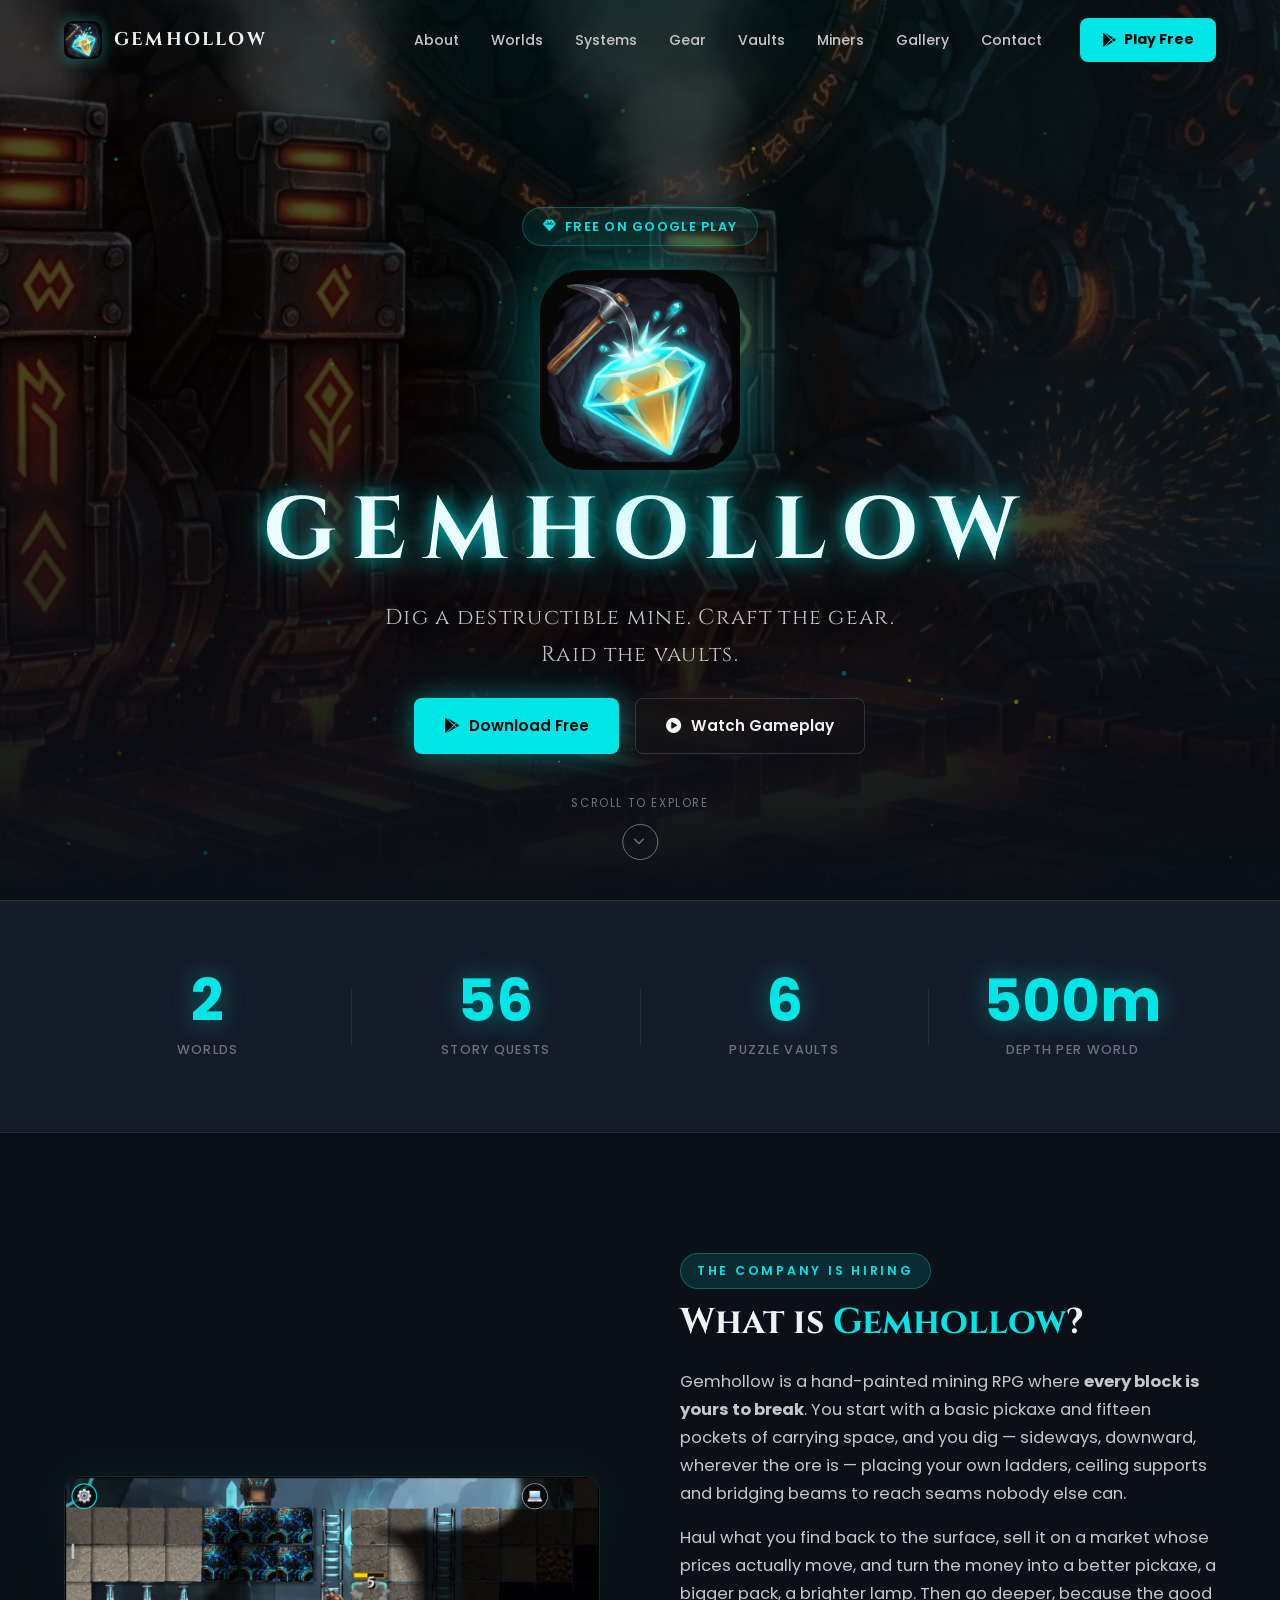
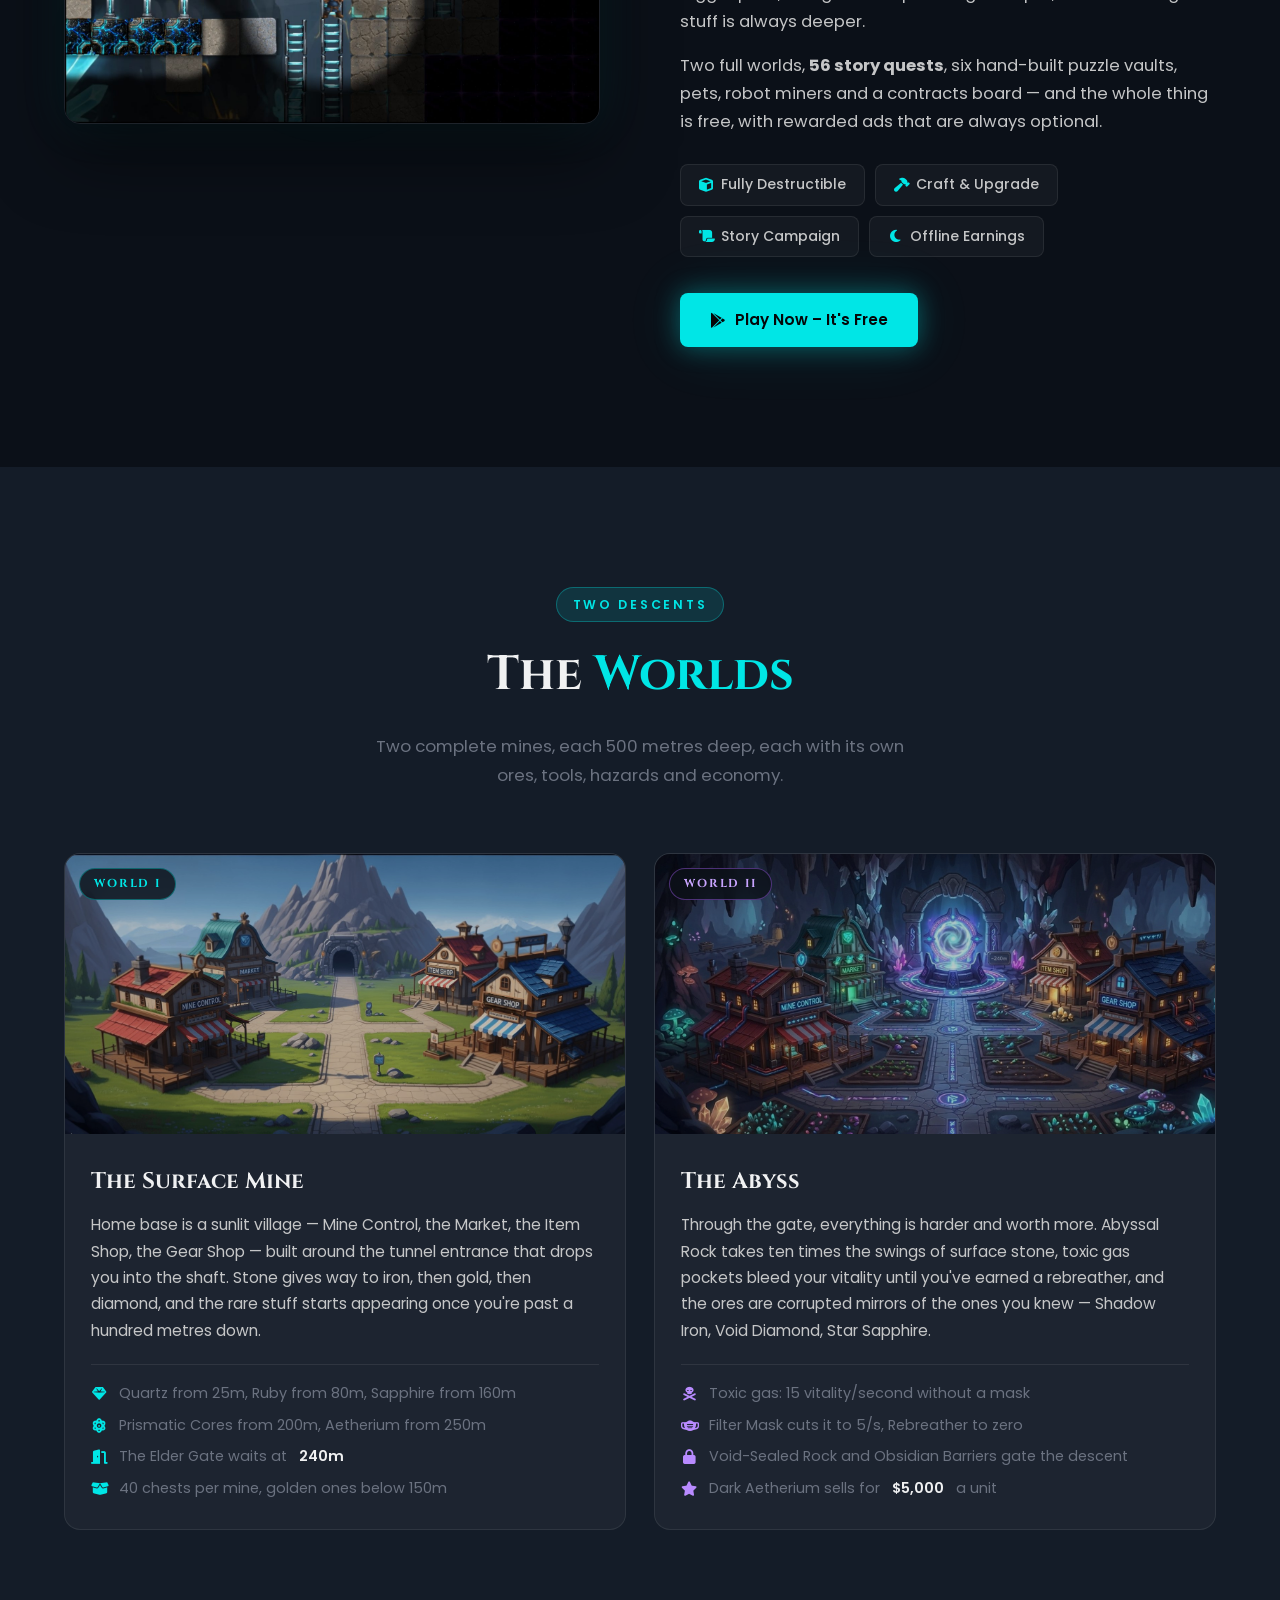
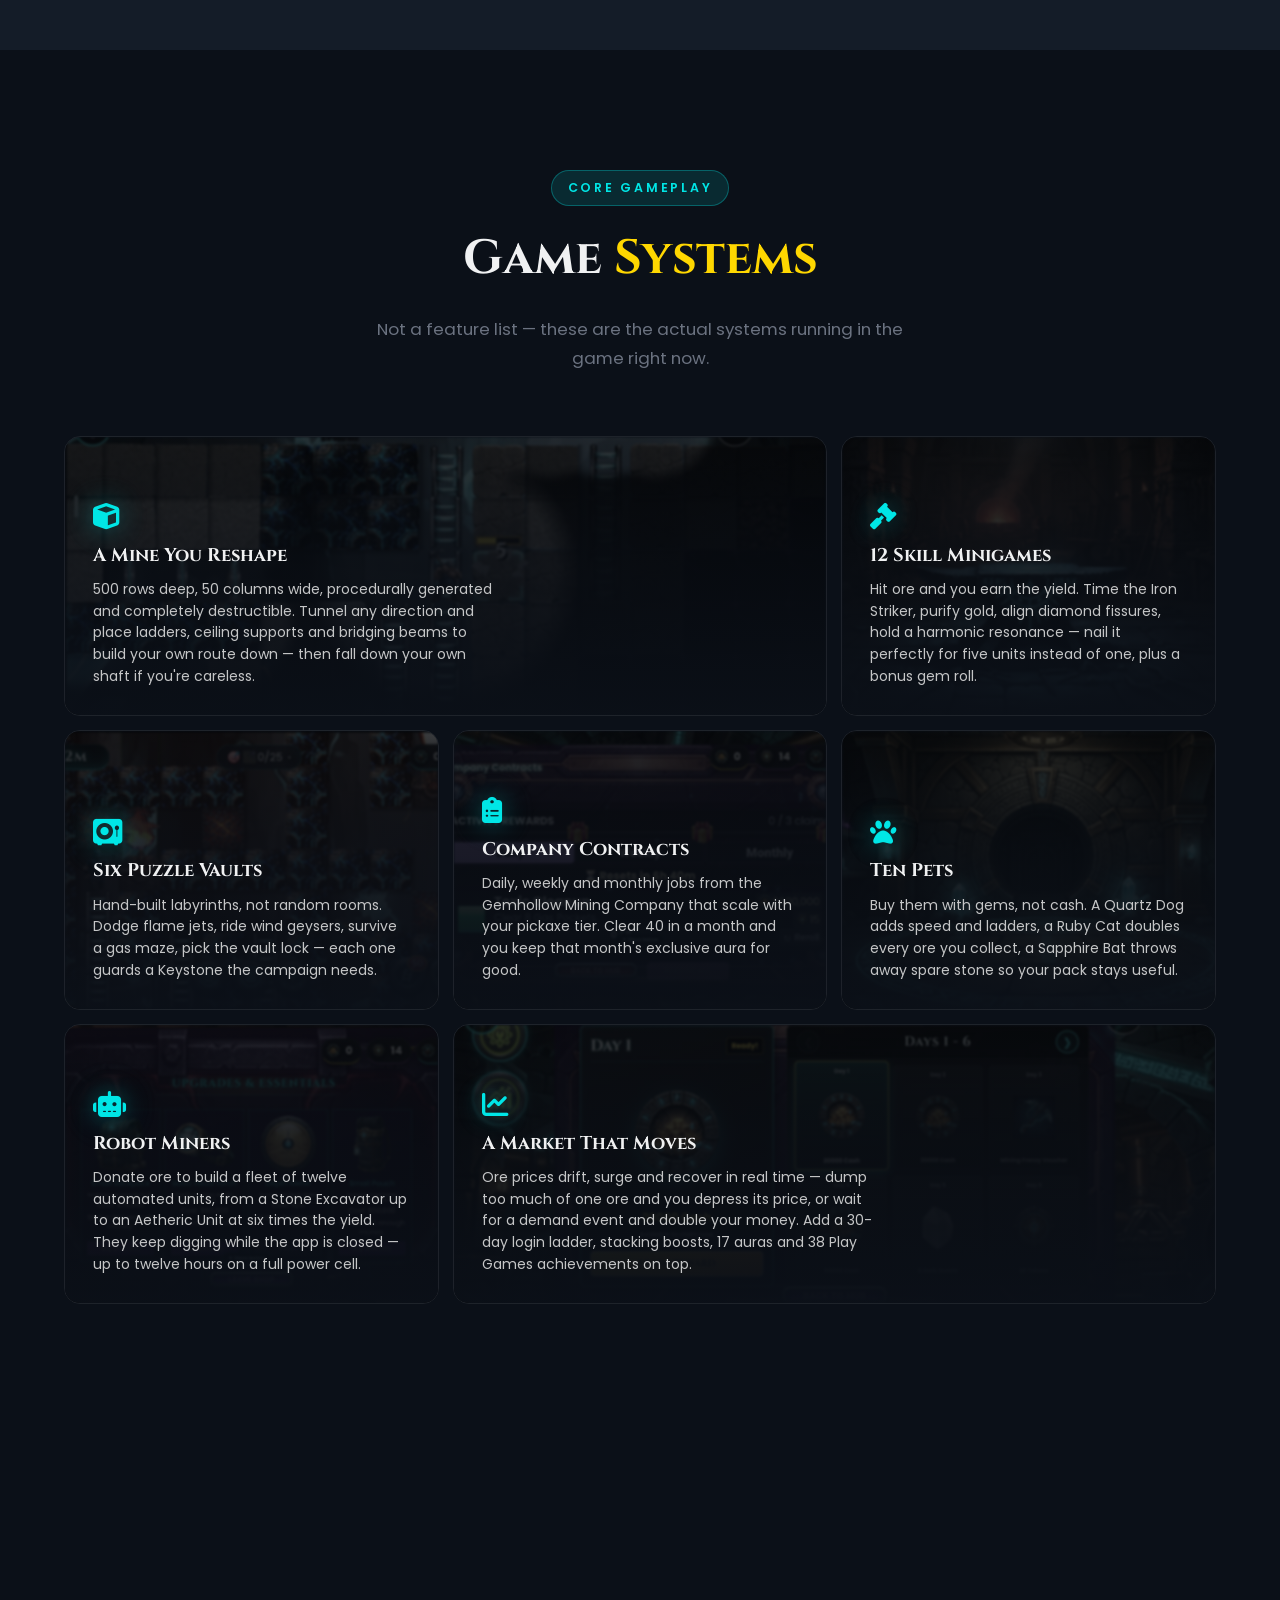
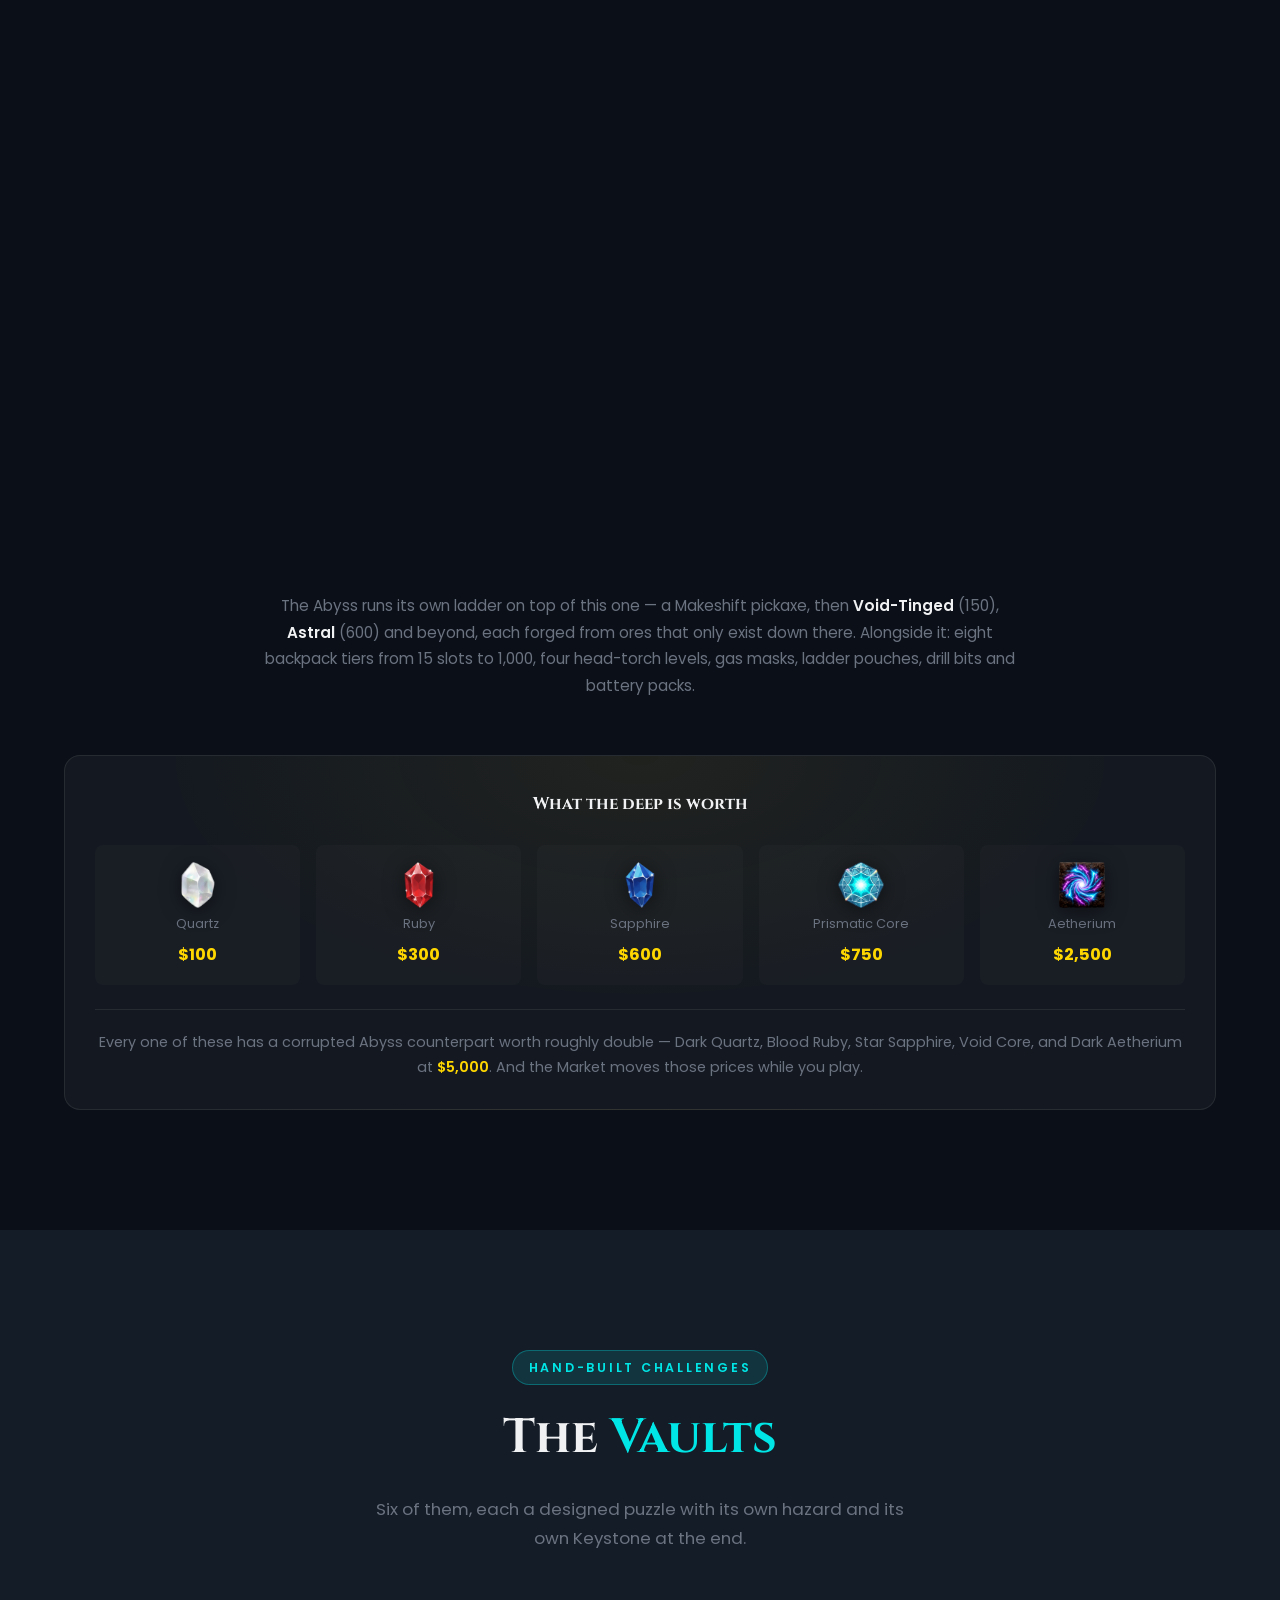
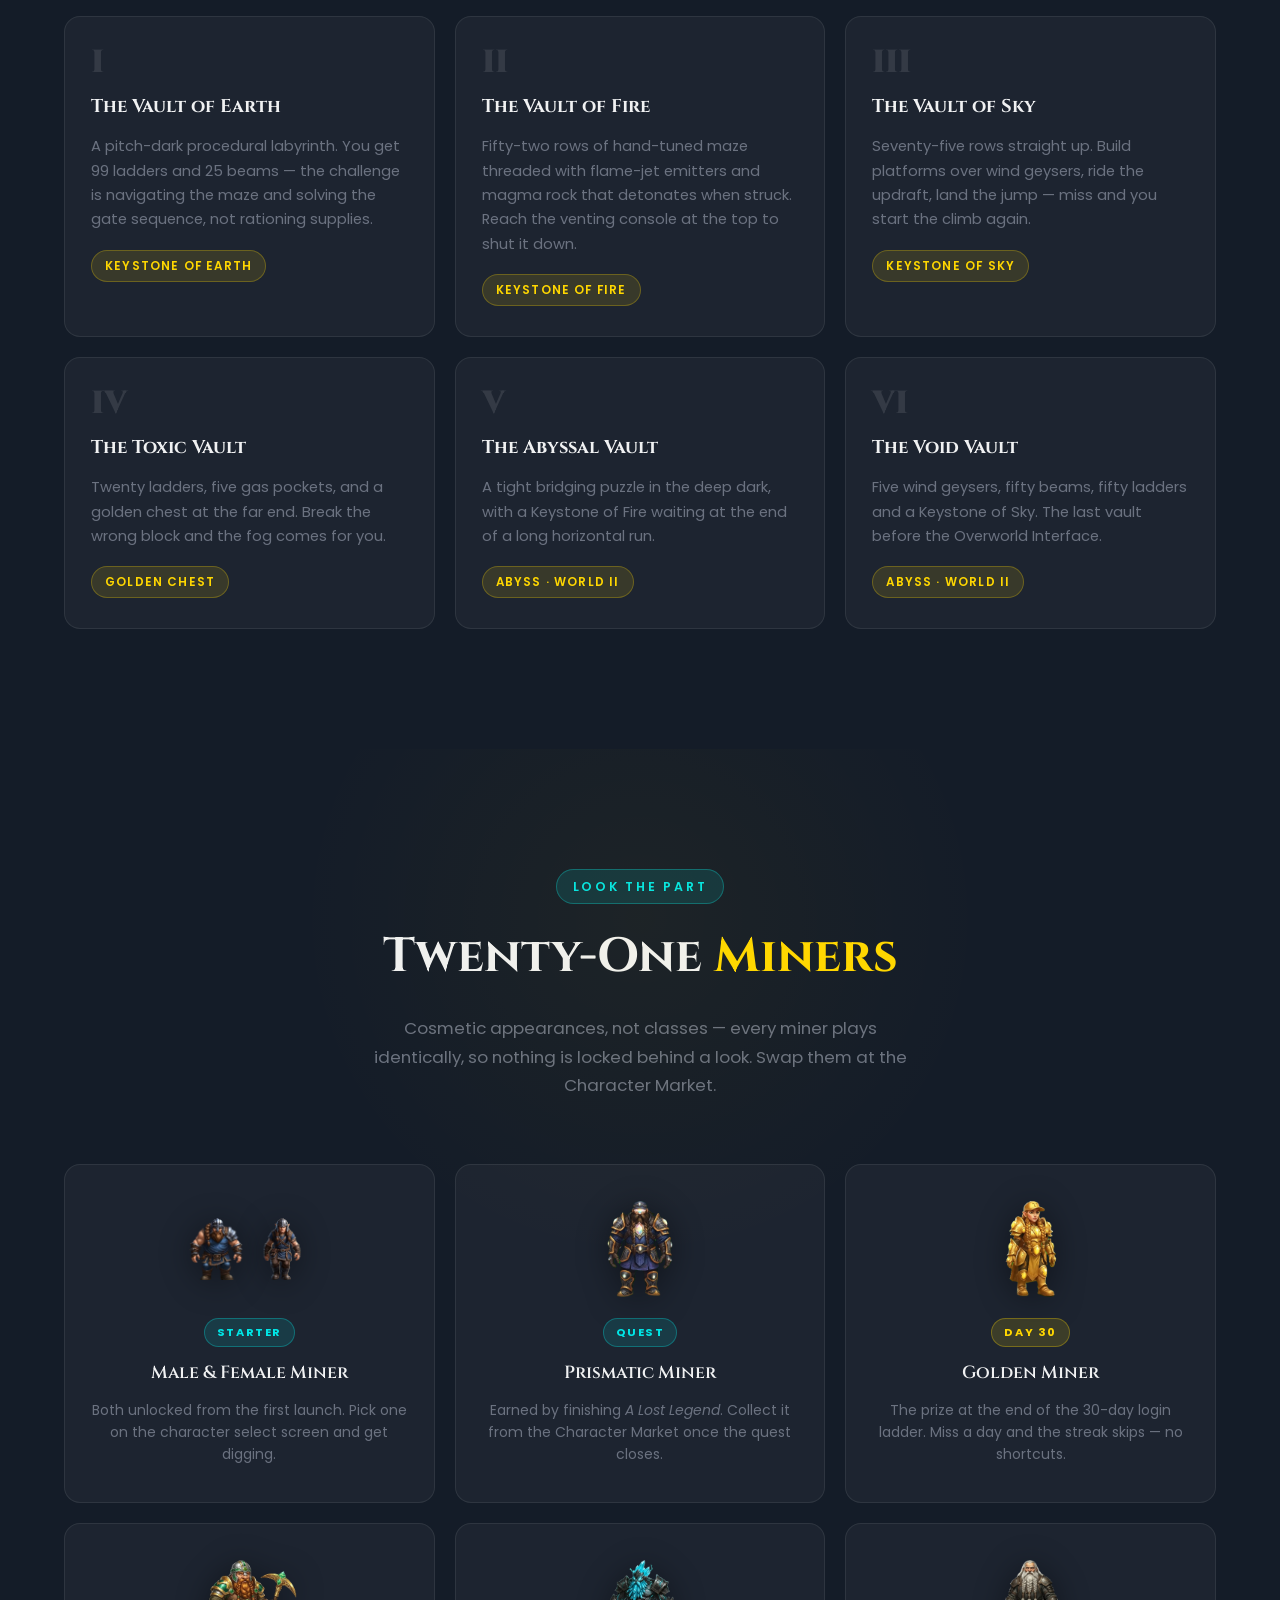
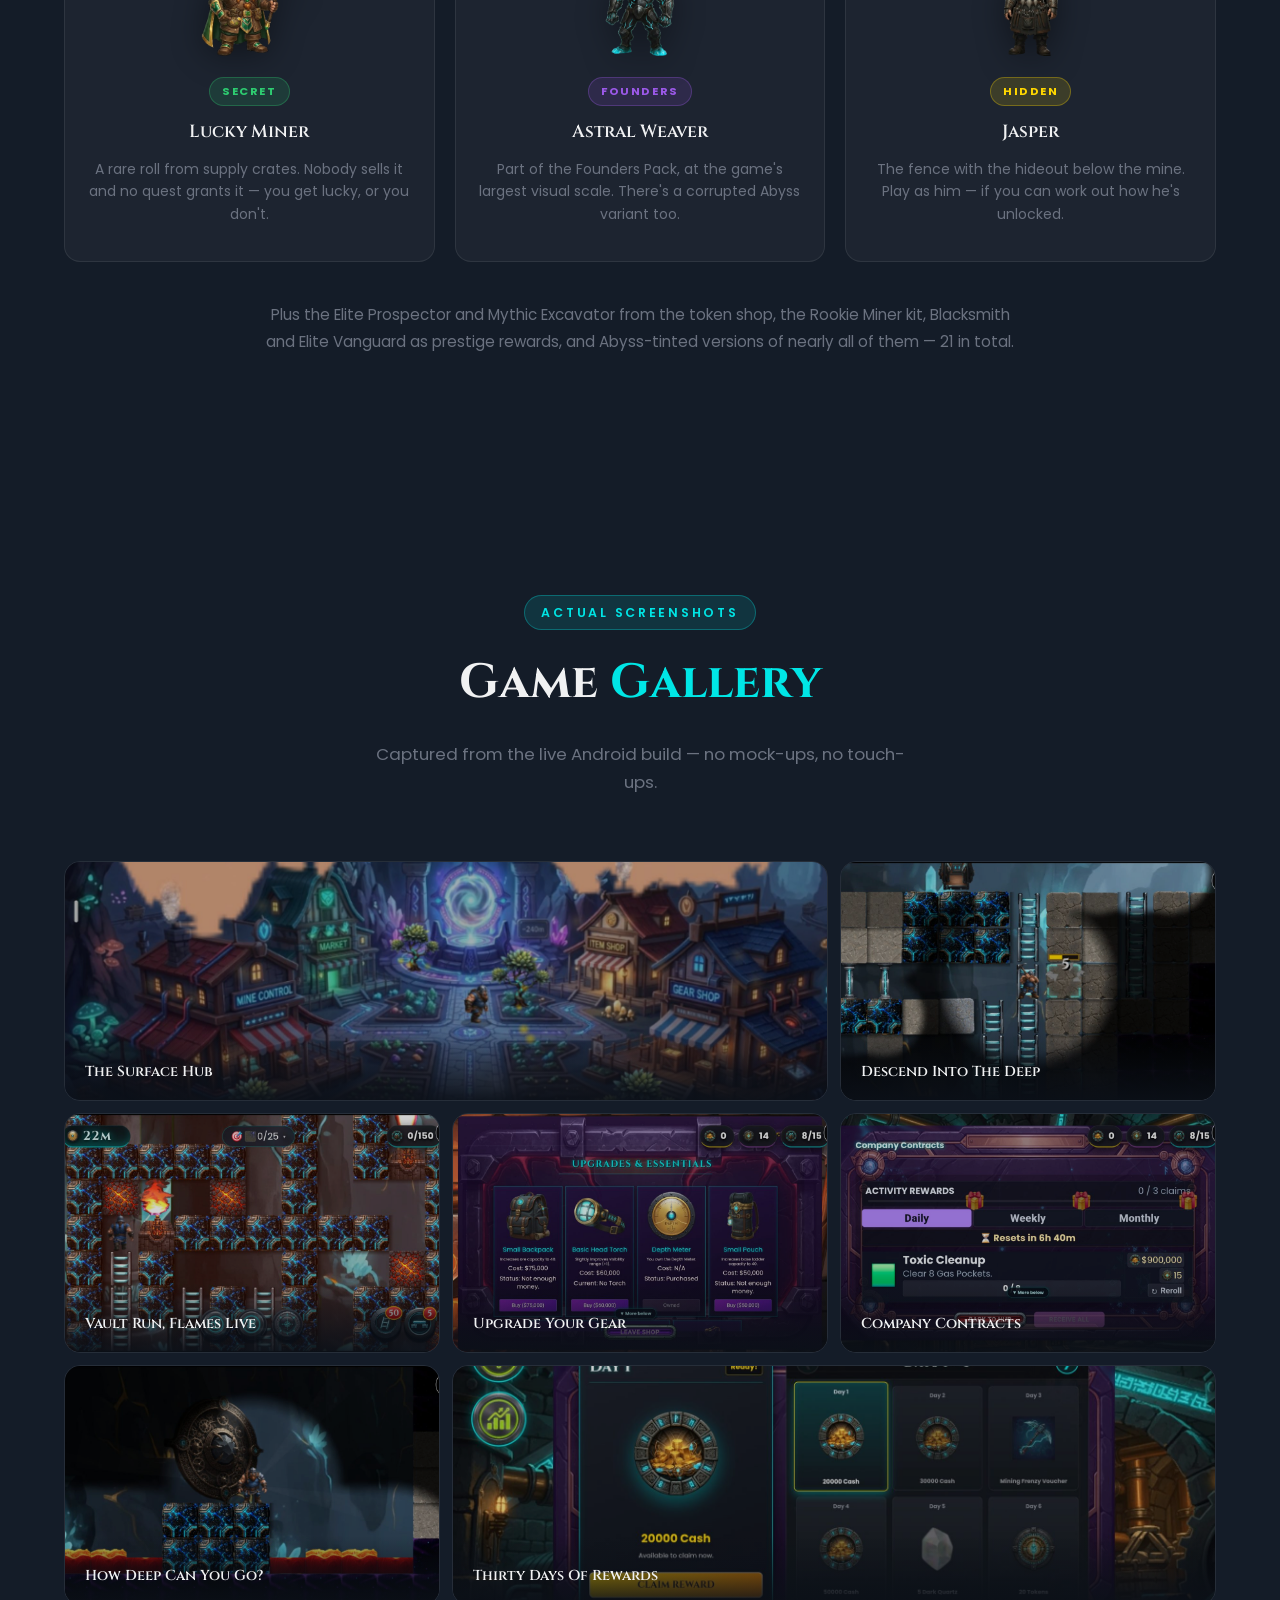
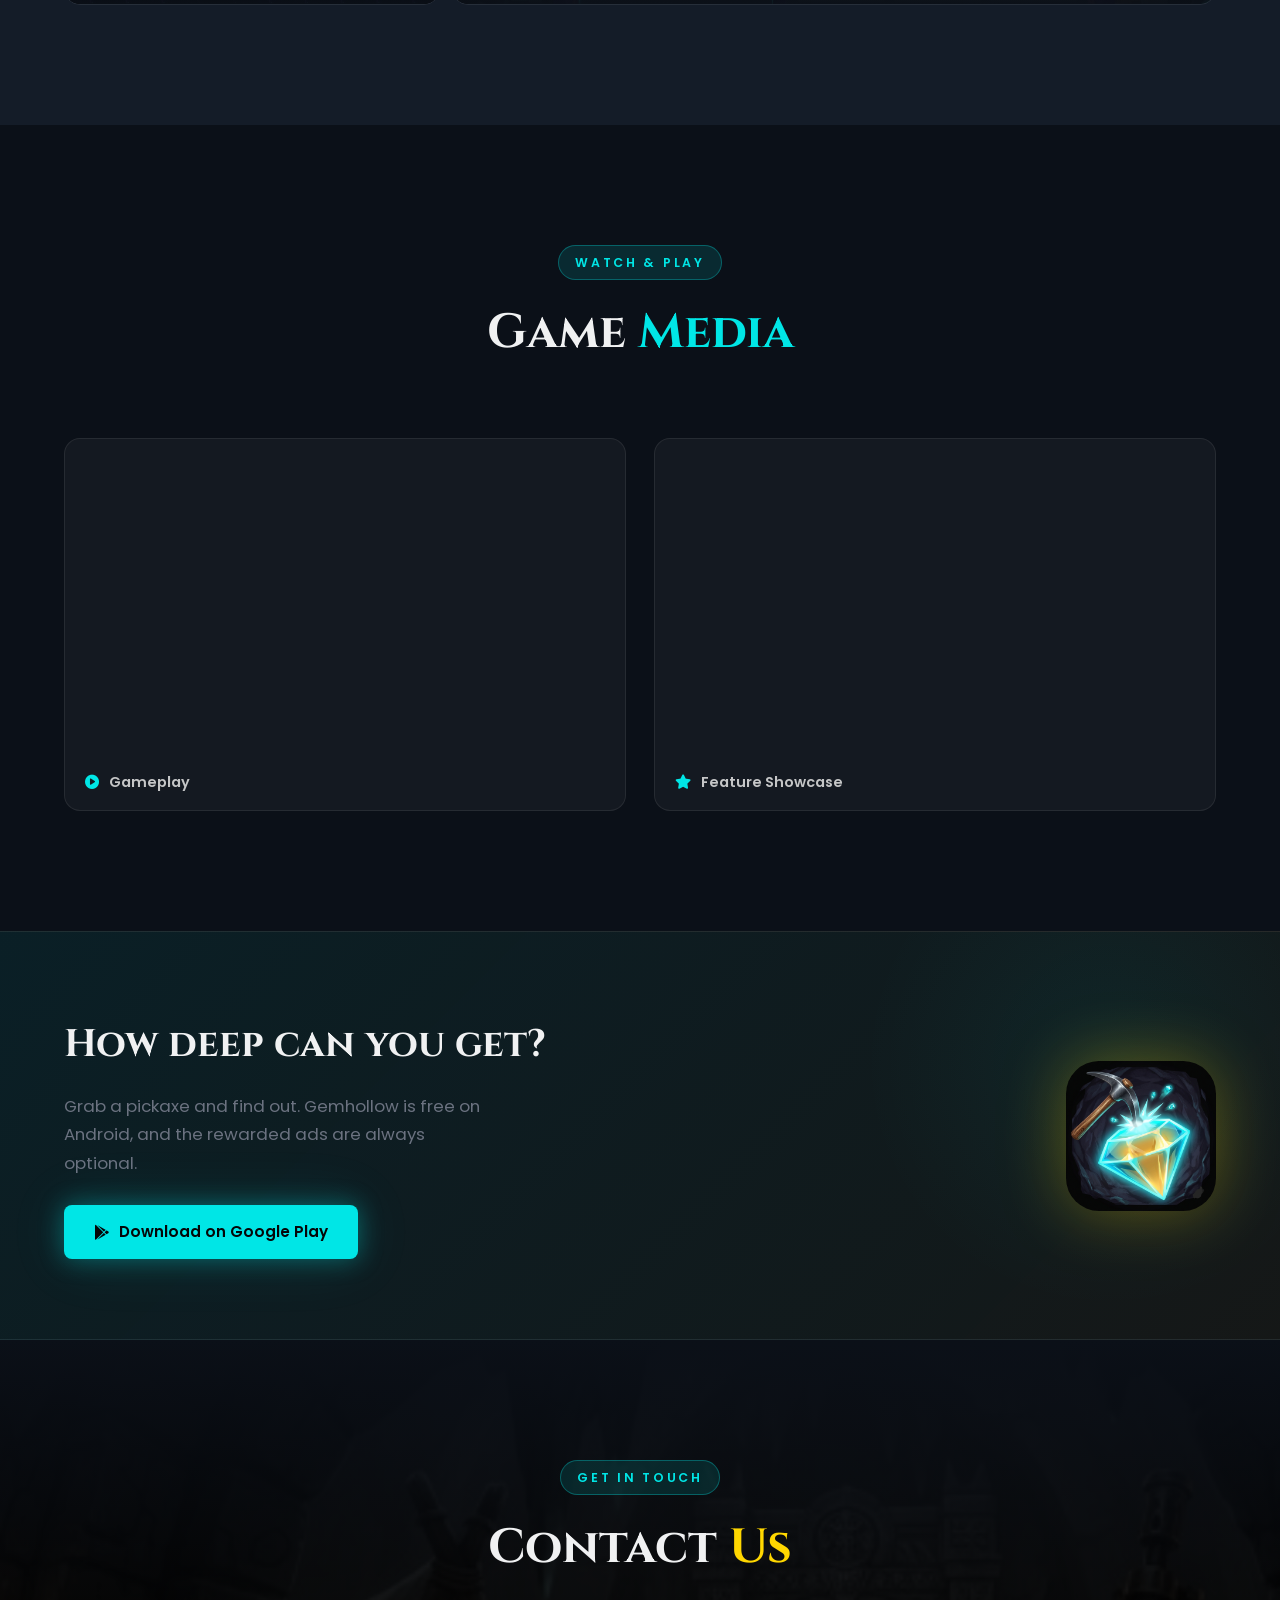
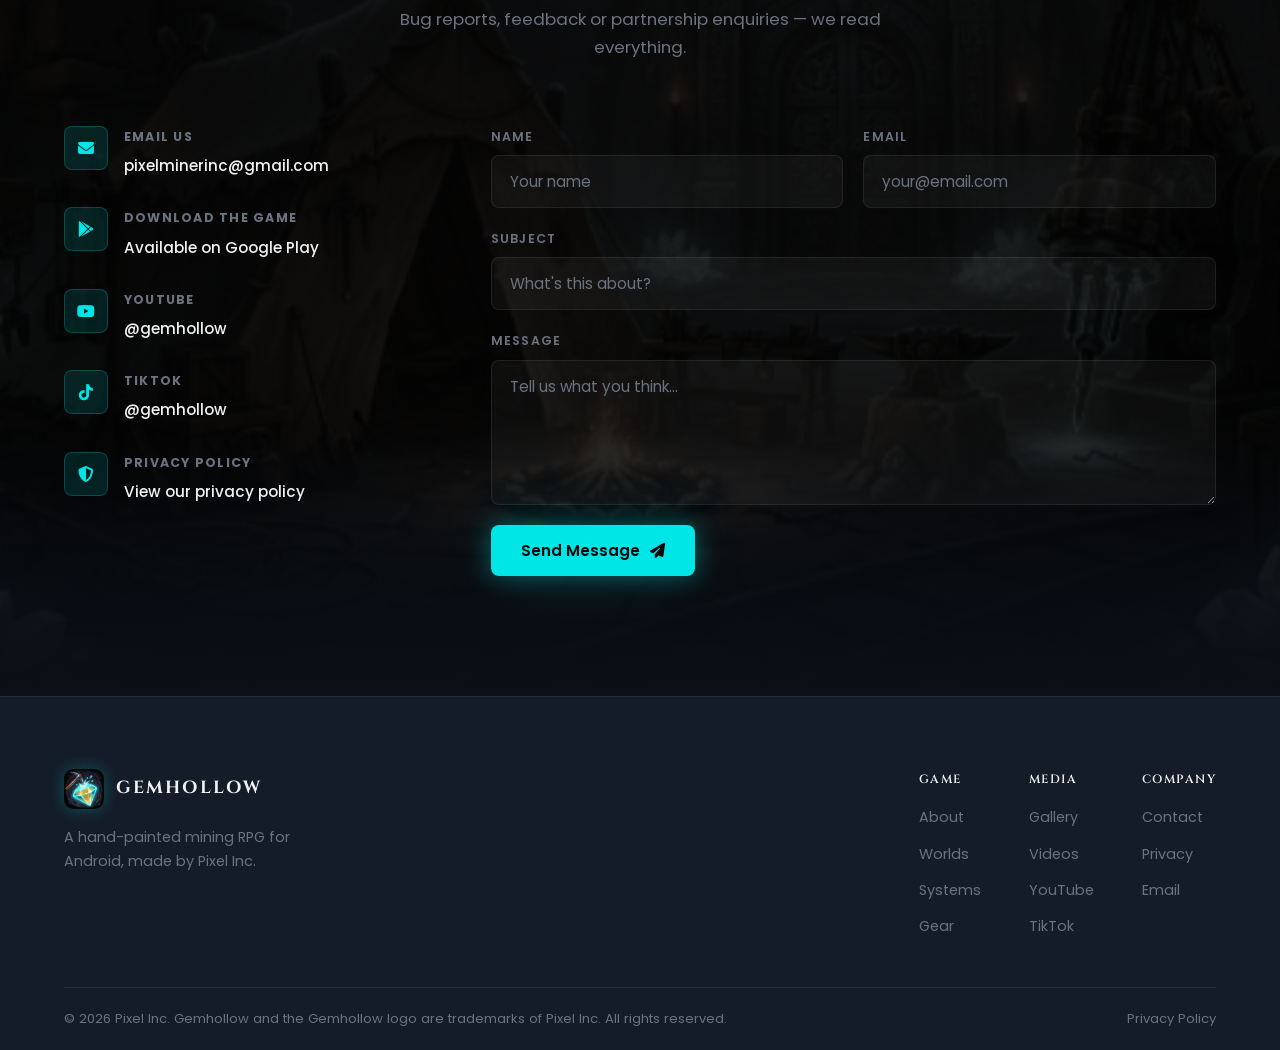
==== commit 592c1b59: "Fix World I card showing near-duplicate hub art instead of the surface World I and World II both use" ====
--- a/index.html
+++ b/index.html
@@ -156,12 +156,12 @@
 
         <article class="world-card reveal-up" data-world="1">
           <div class="world-media">
-            <img src="img/shot_hub.jpg" alt="The surface hub with Mine Control, Market, Item Shop and Gear Shop around a glowing portal" loading="lazy" />
+            <img src="img/world1_map.jpg" alt="The surface hub in daylight, with Mine Control, Market, Item Shop and Gear Shop around the mine entrance" loading="lazy" />
             <span class="world-index">World I</span>
           </div>
           <div class="world-body">
             <h3>The Surface Mine</h3>
-            <p>Home base is a lantern-lit village — Mine Control, the Market, the Item Shop, the Gear Shop — built around the portal that drops you into the shaft. Stone gives way to iron, then gold, then diamond, and the rare stuff starts appearing once you're past a hundred metres down.</p>
+            <p>Home base is a sunlit village — Mine Control, the Market, the Item Shop, the Gear Shop — built around the tunnel entrance that drops you into the shaft. Stone gives way to iron, then gold, then diamond, and the rare stuff starts appearing once you're past a hundred metres down.</p>
             <ul class="world-facts">
               <li><i class="fas fa-gem"></i> Quartz from 25m, Ruby from 80m, Sapphire from 160m</li>
               <li><i class="fas fa-atom"></i> Prismatic Cores from 200m, Aetherium from 250m</li>
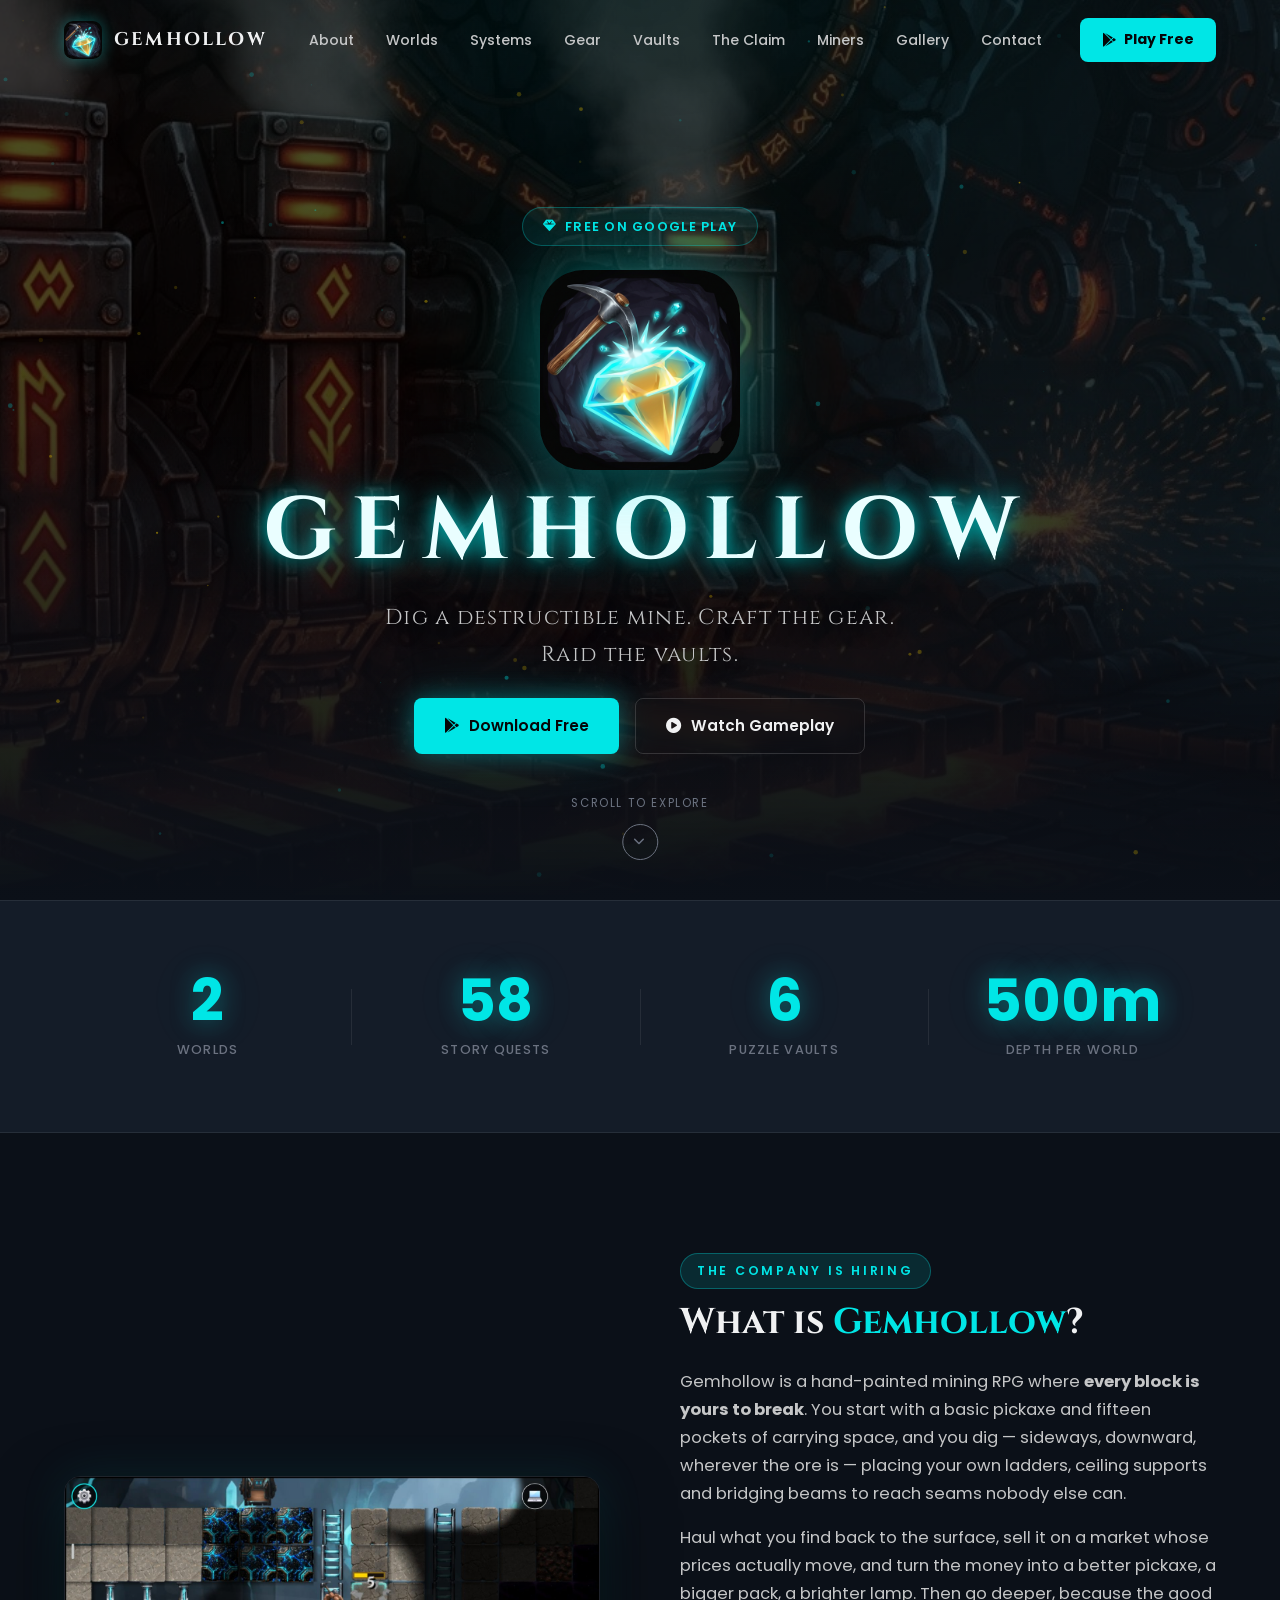
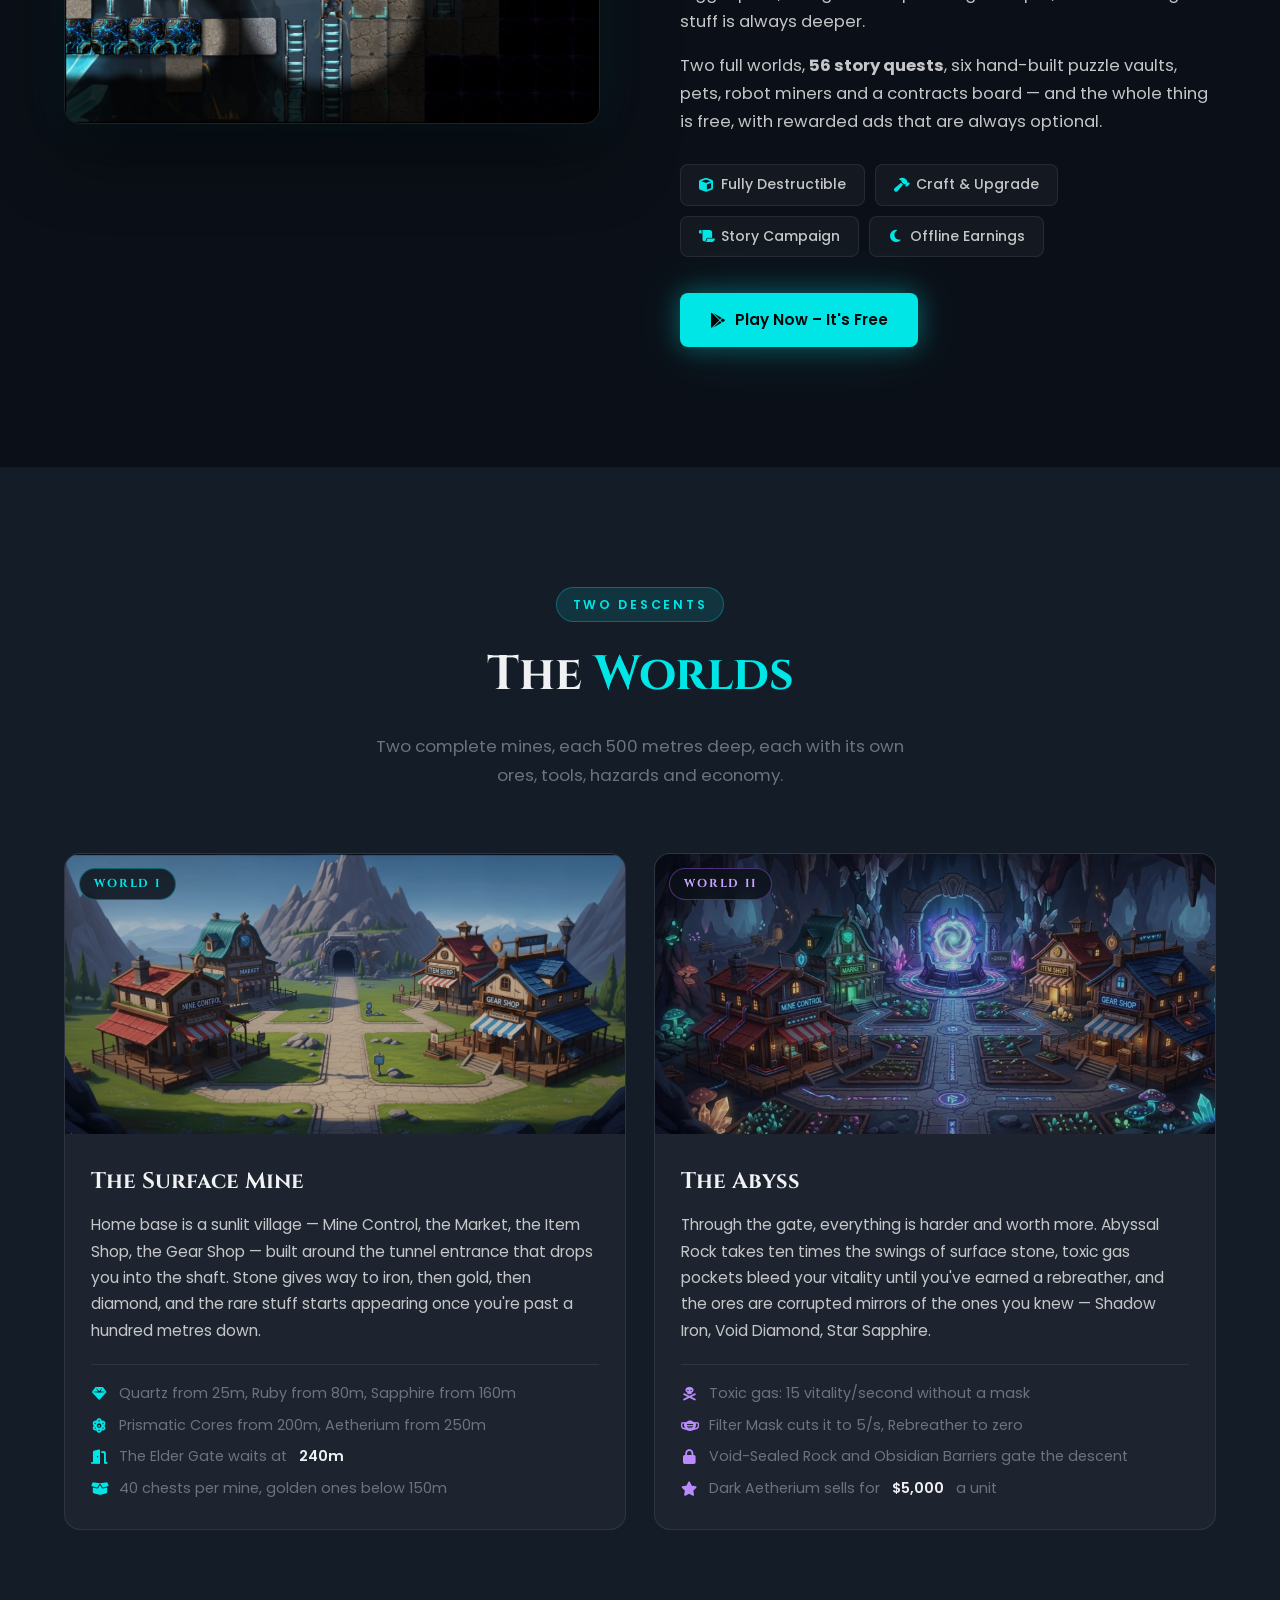
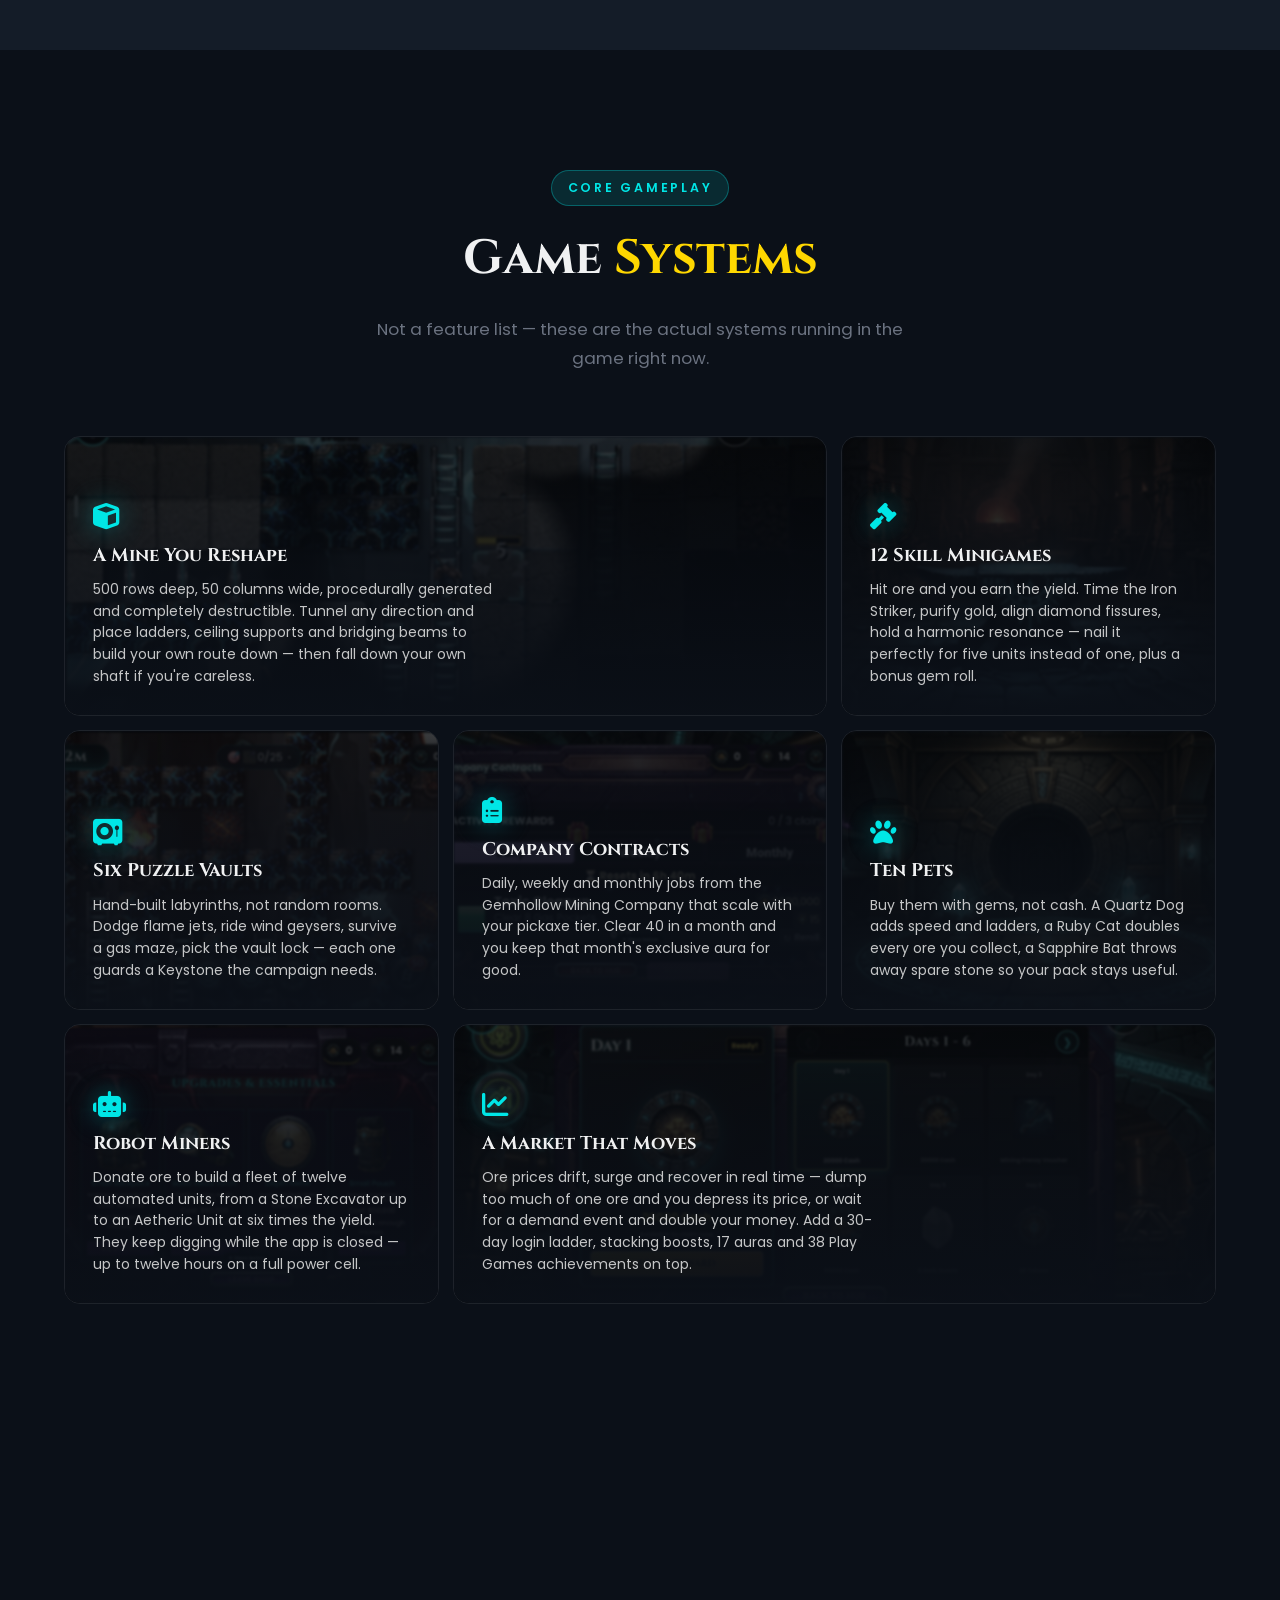
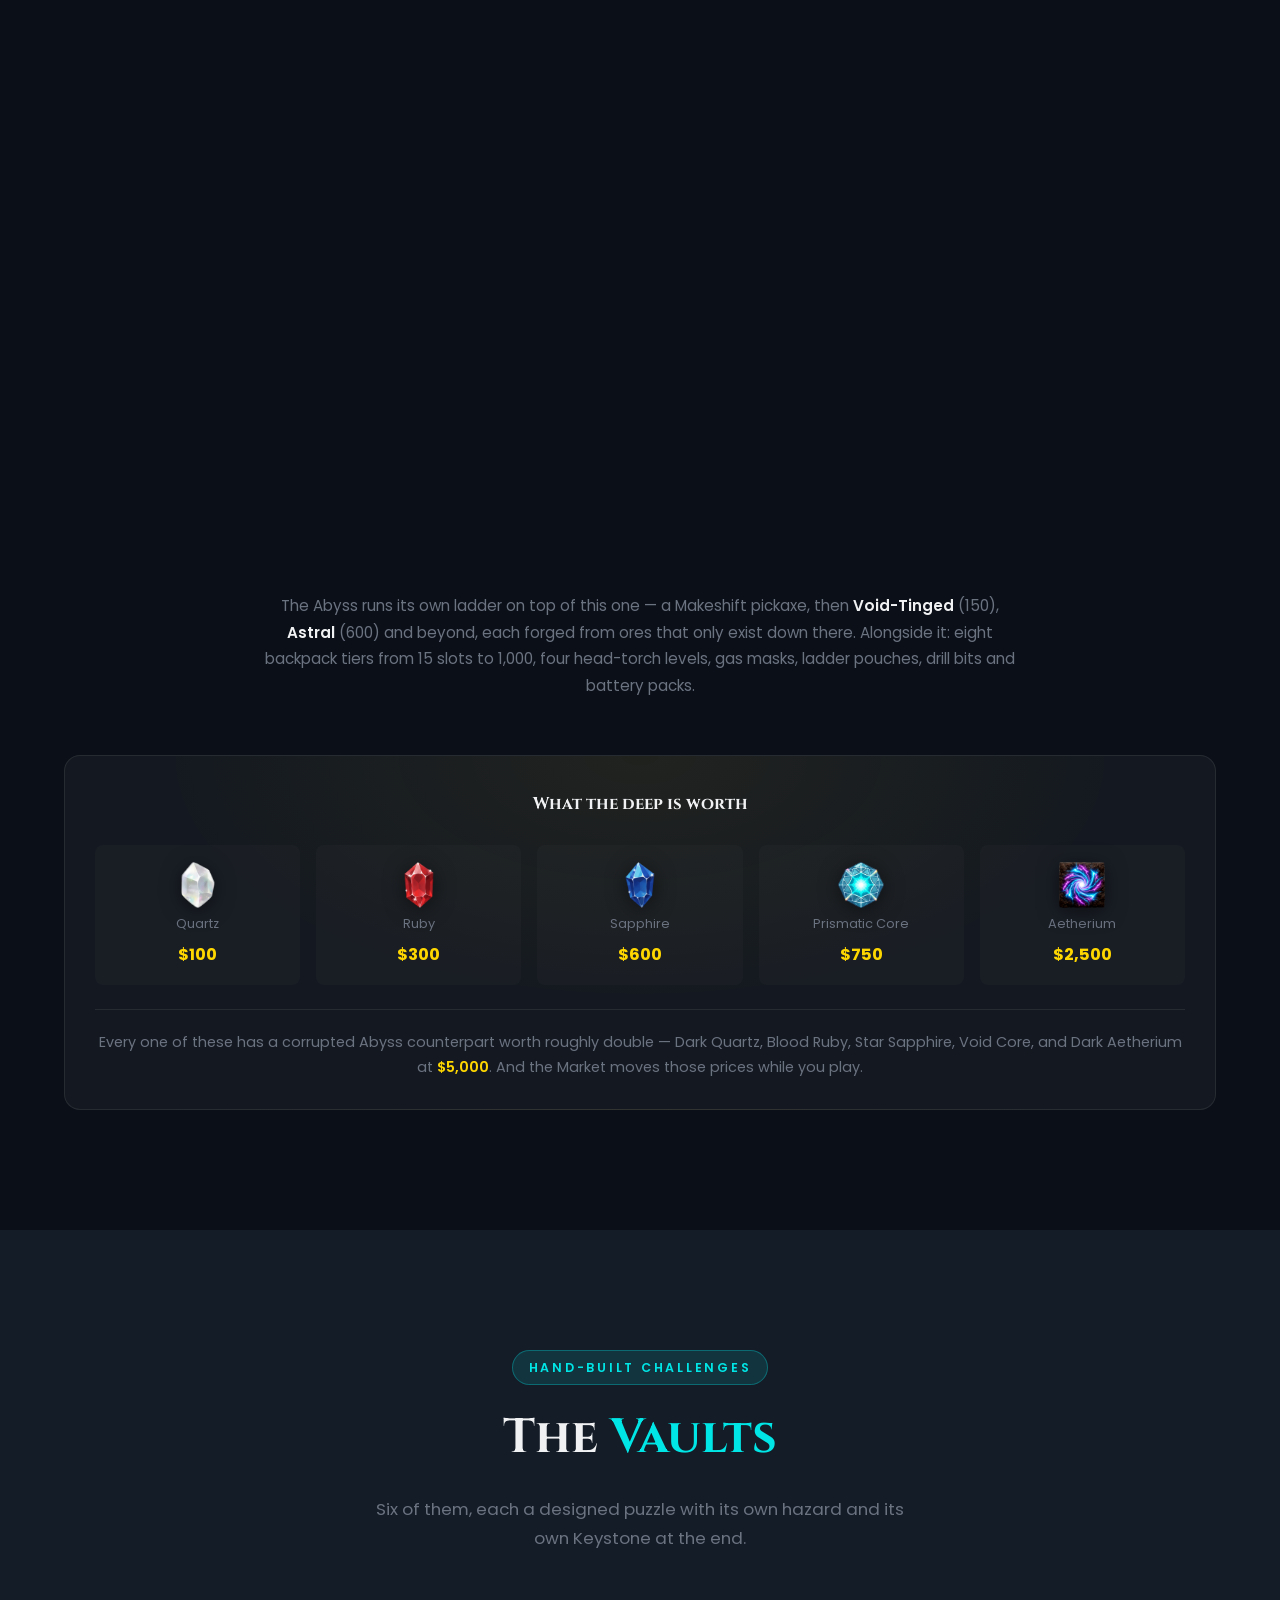
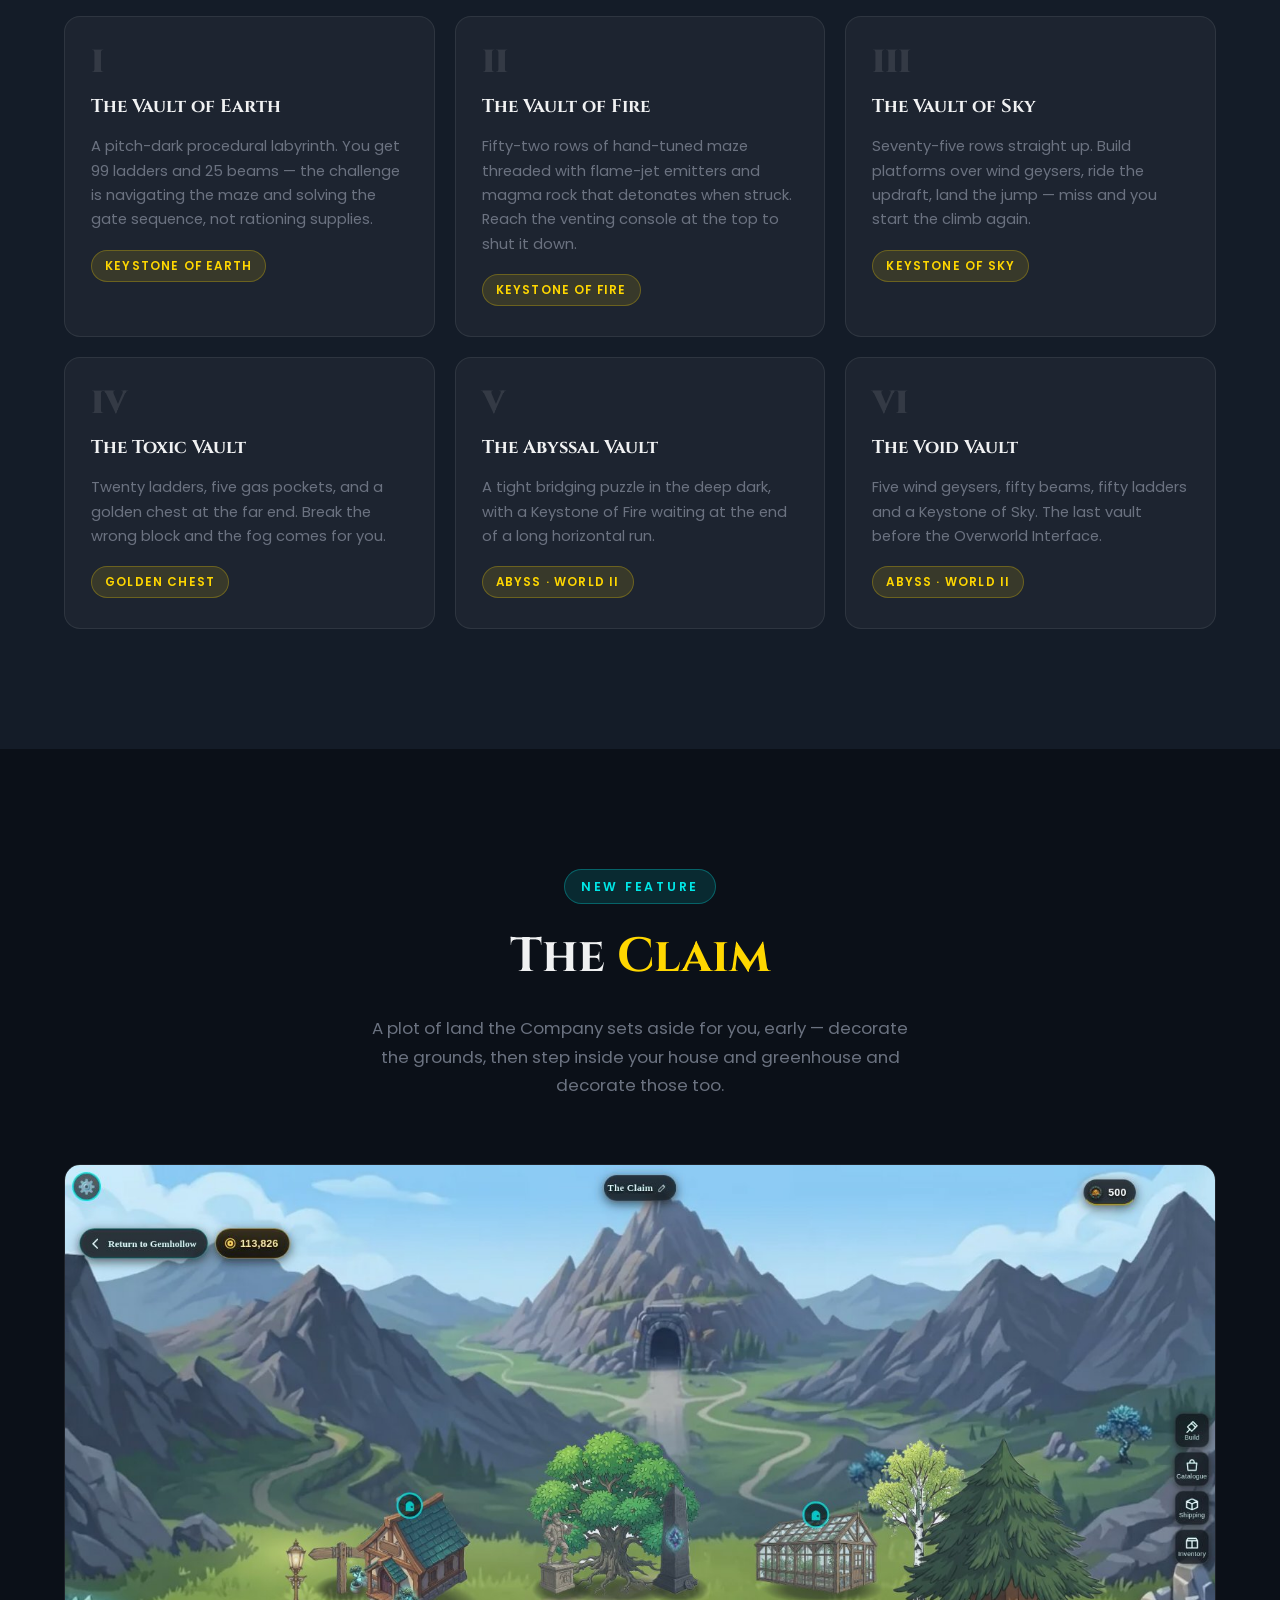
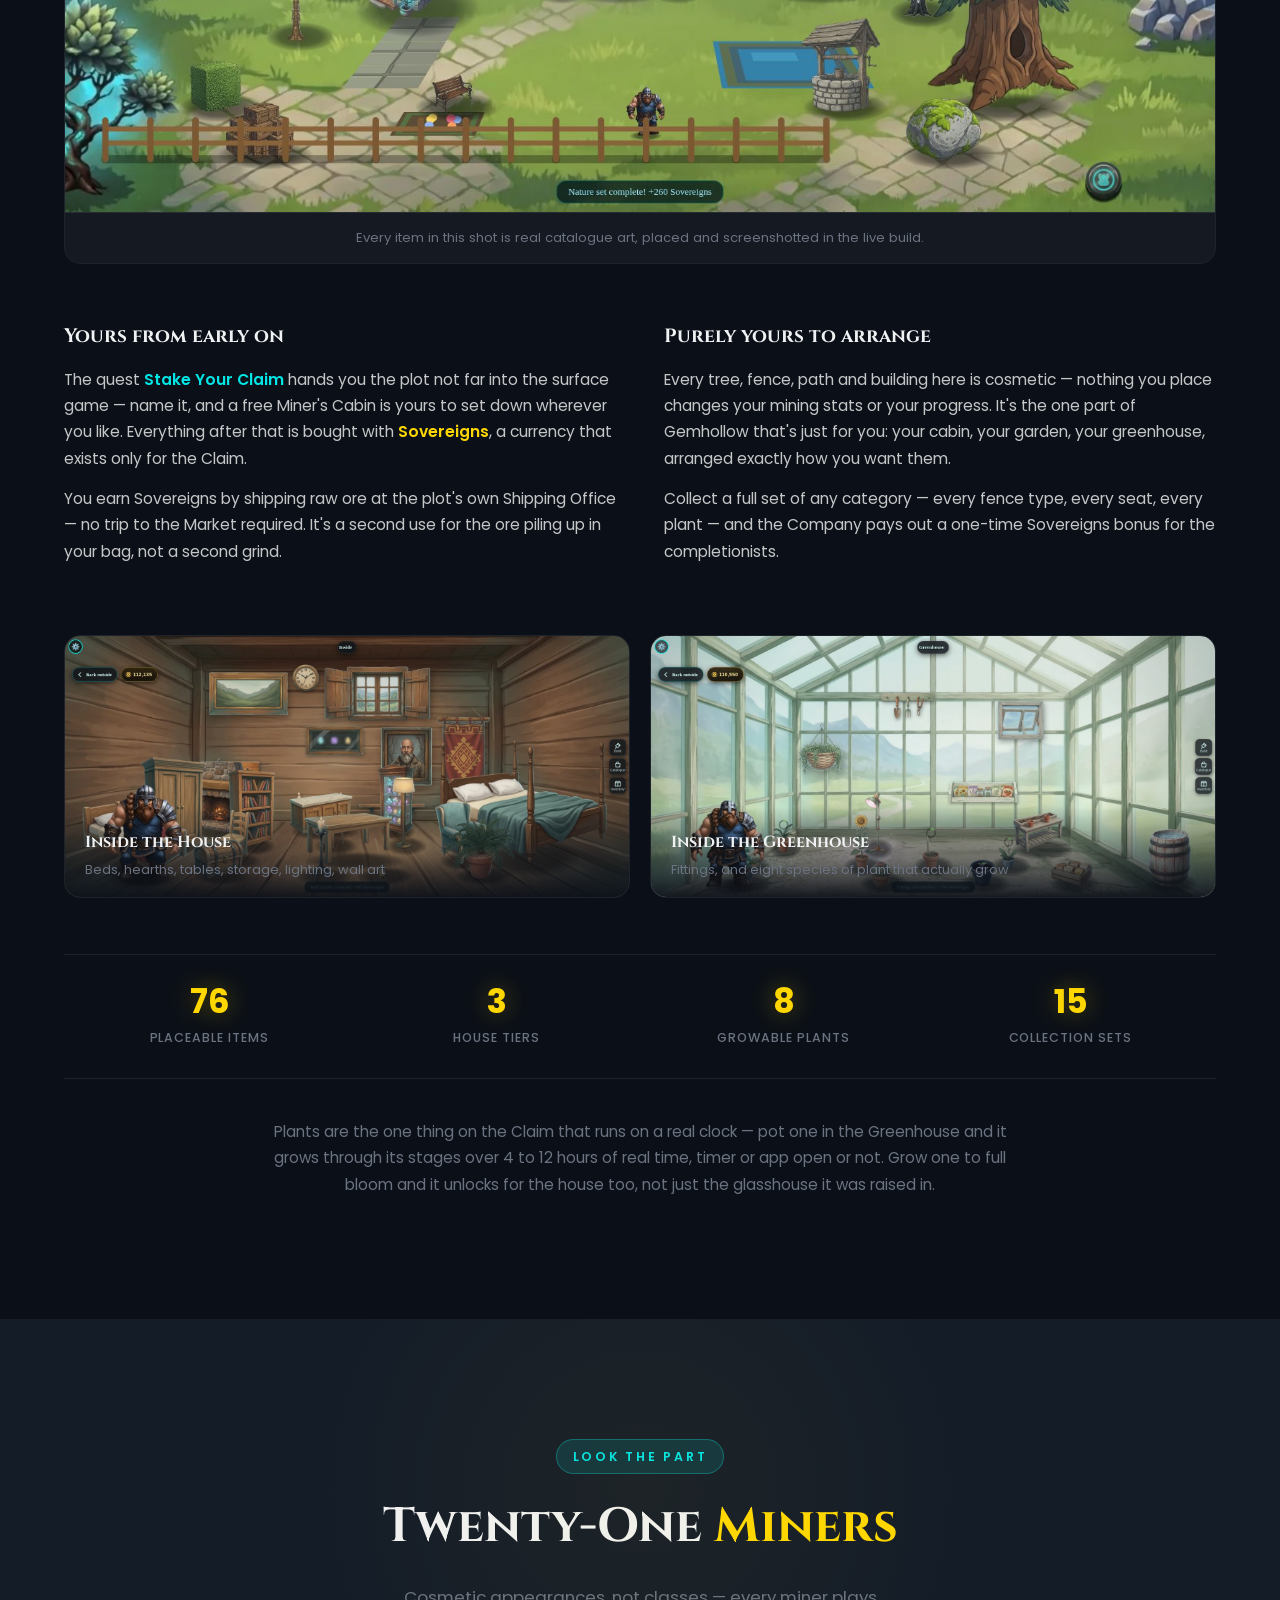
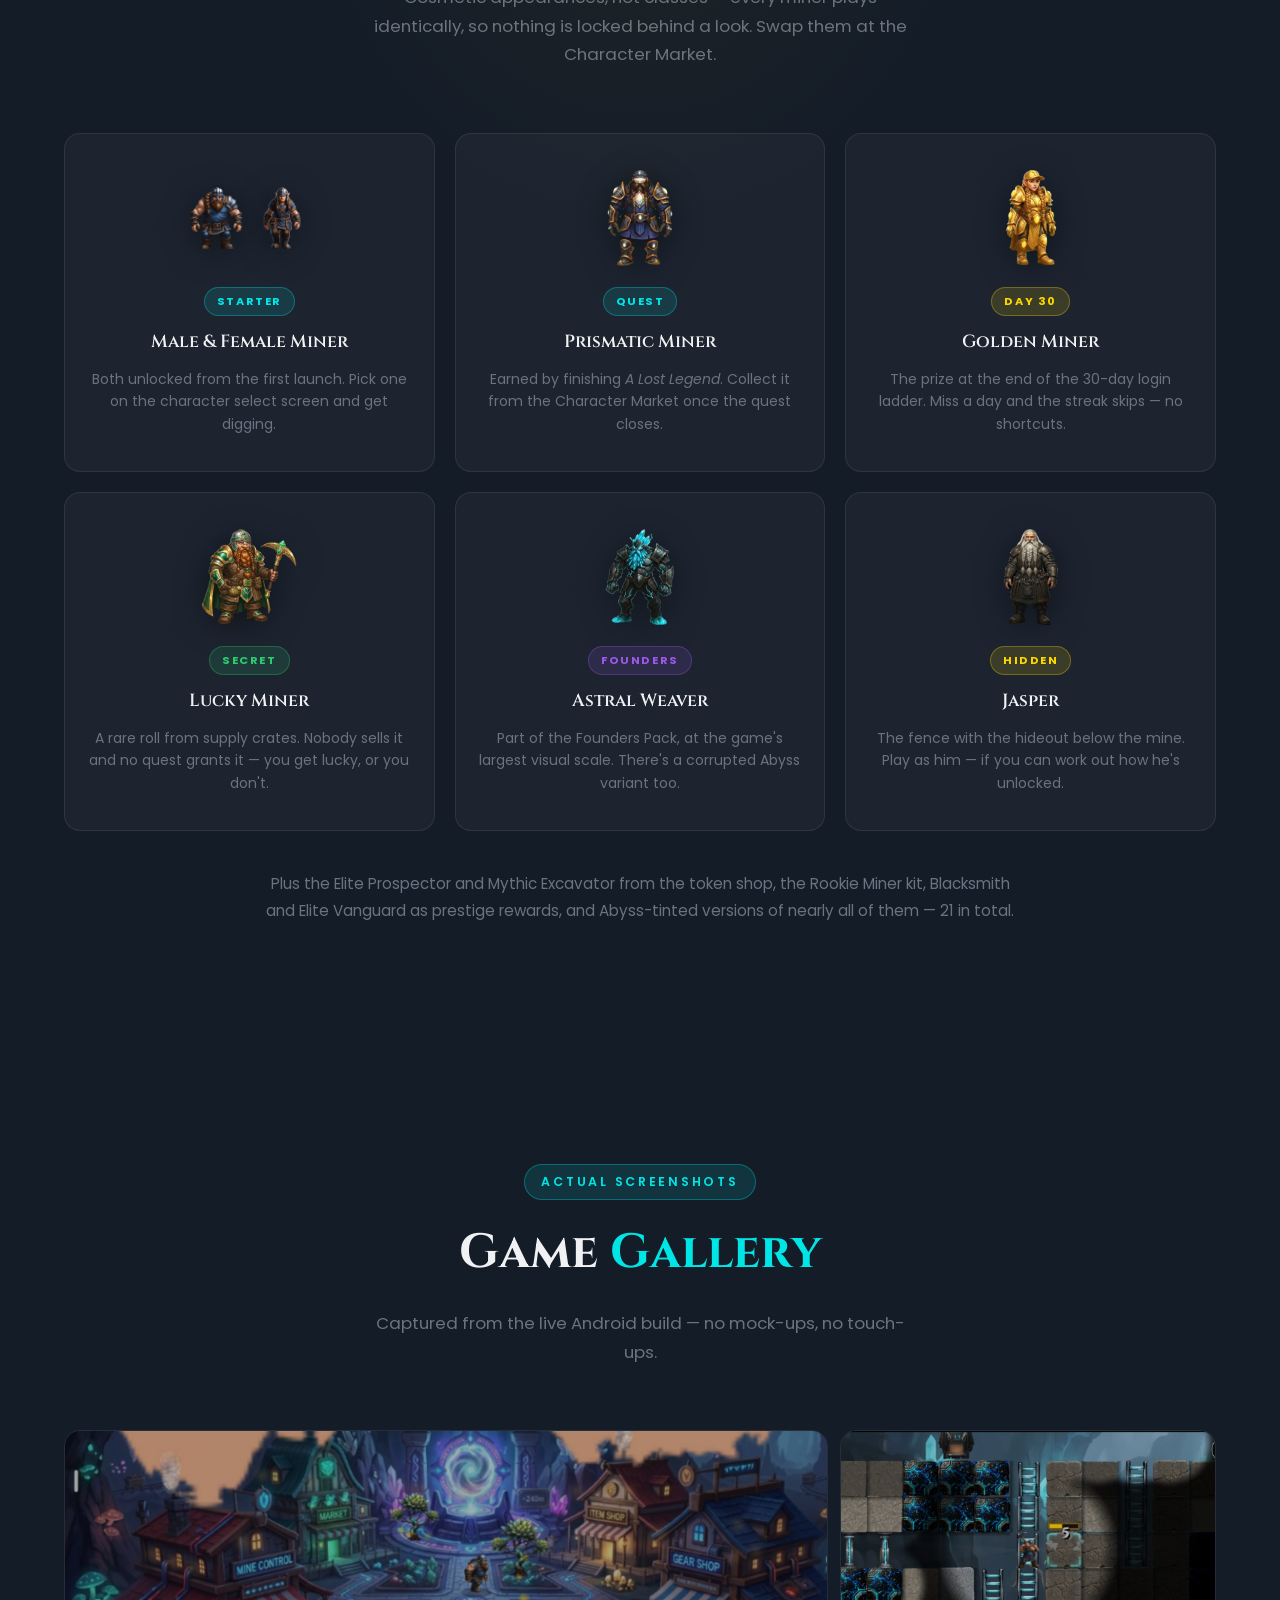
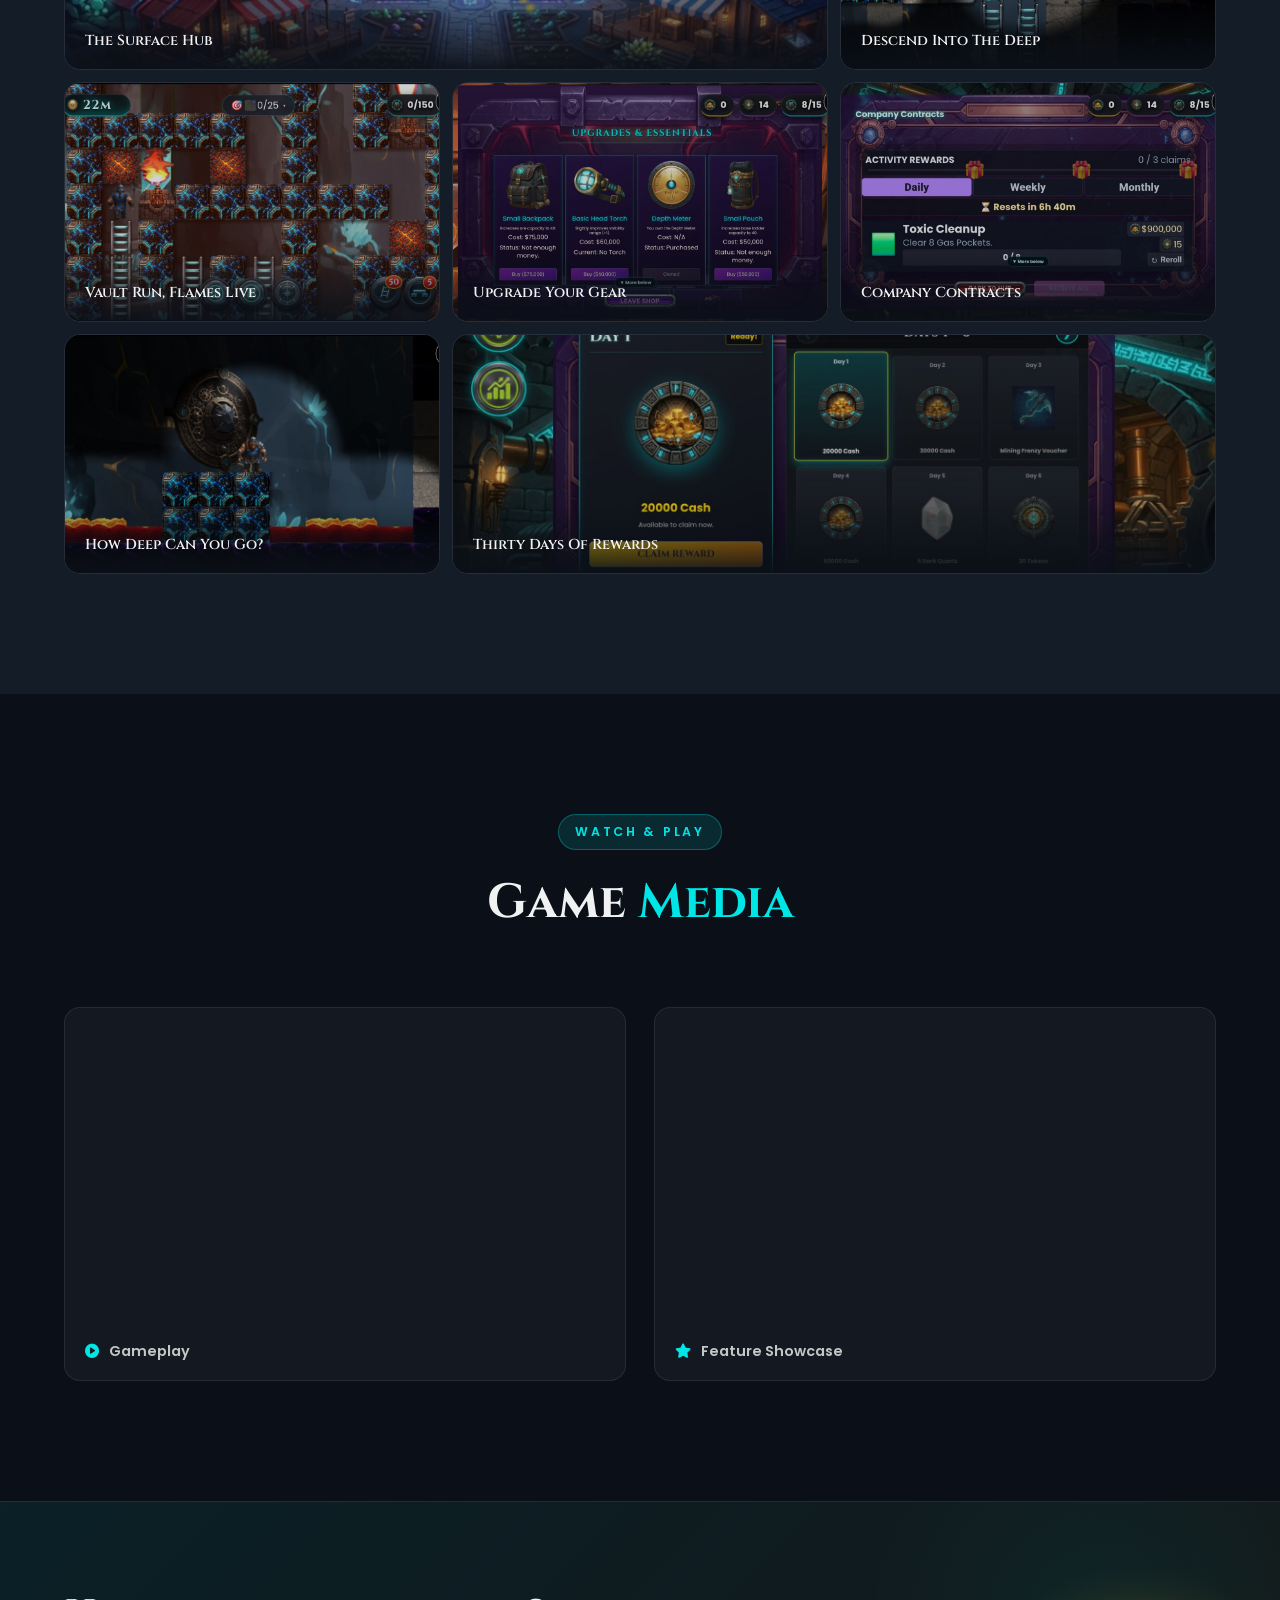
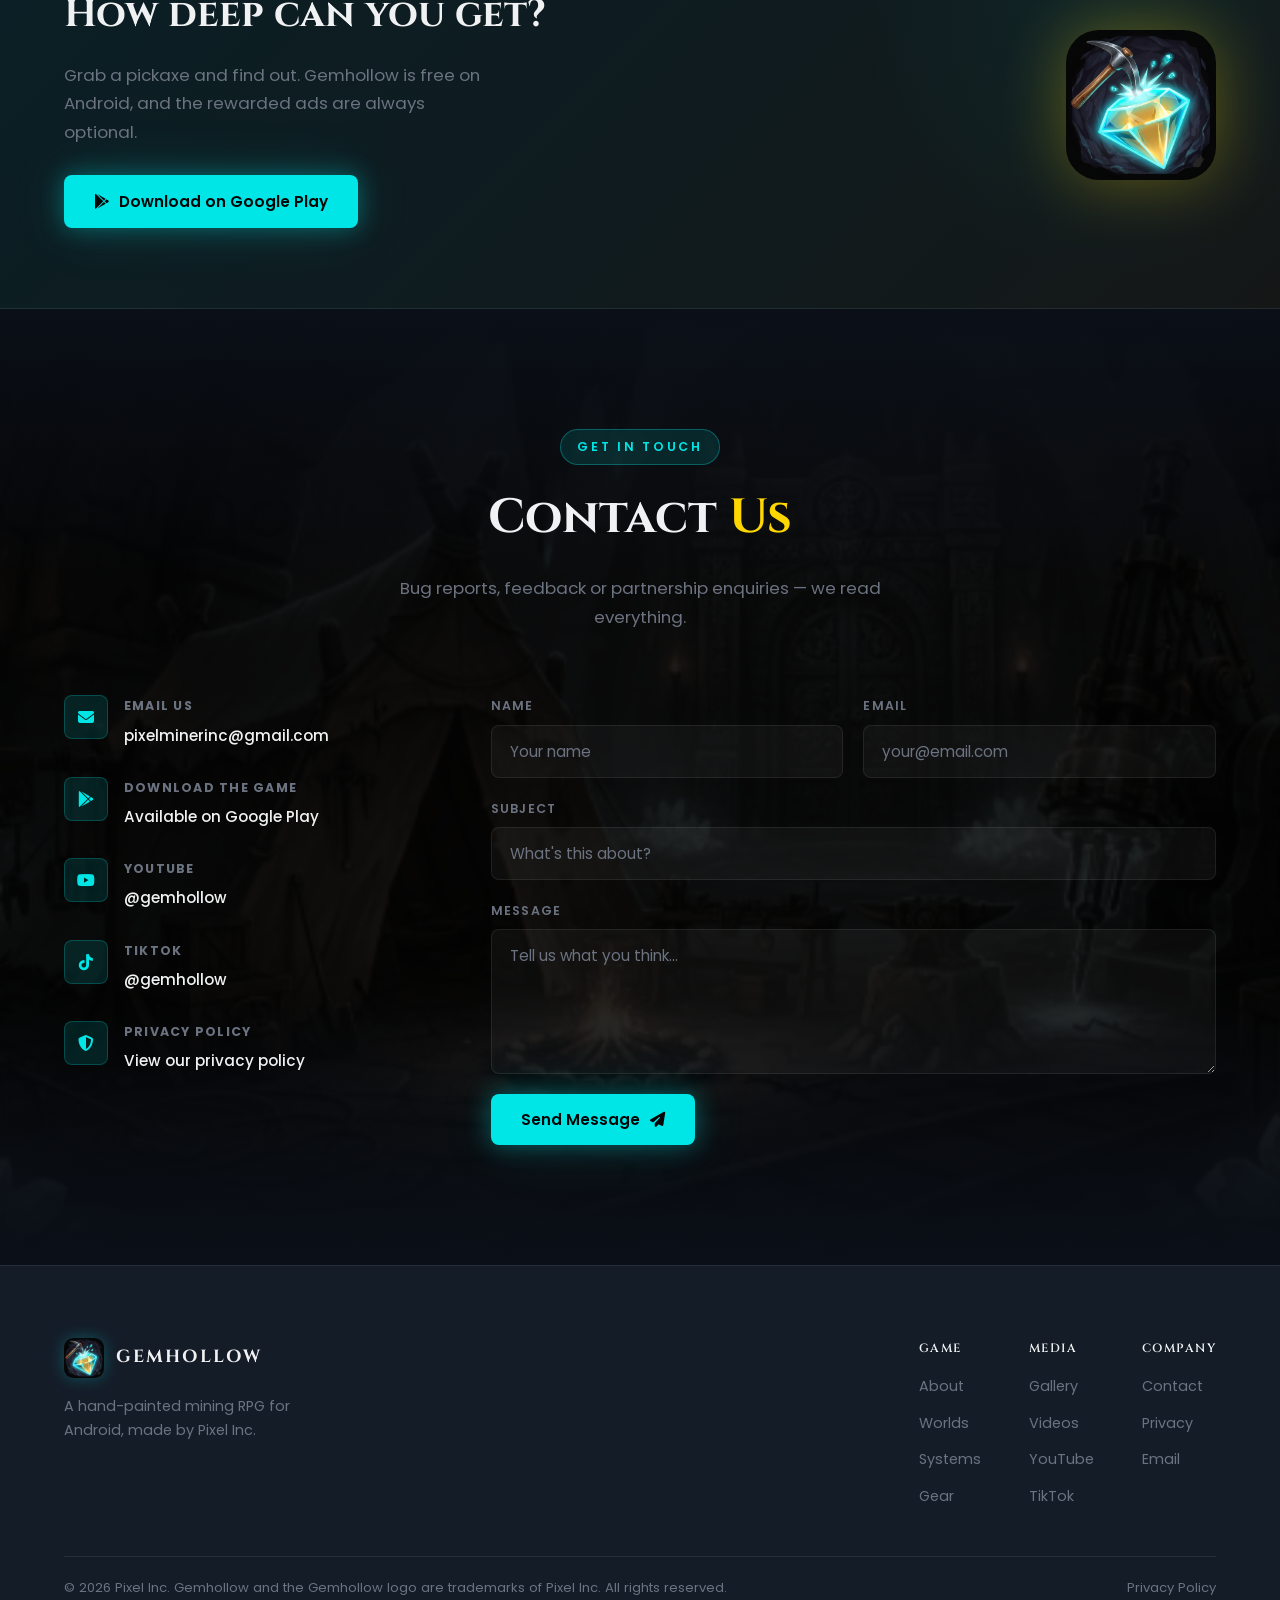
==== commit 6a86301a: "Add The Claim: player housing, decorating and two furnishable interiors New player-facing feature fr" ====
--- a/index.html
+++ b/index.html
@@ -39,6 +39,7 @@
         <li><a href="#systems">Systems</a></li>
         <li><a href="#gear">Gear</a></li>
         <li><a href="#vaults">Vaults</a></li>
+        <li><a href="#claim">The Claim</a></li>
         <li><a href="#miners">Miners</a></li>
         <li><a href="#gallery">Gallery</a></li>
         <li><a href="#contact">Contact</a></li>
@@ -97,7 +98,7 @@
         </div>
         <div class="stat-divider"></div>
         <div class="stat reveal-up" style="--delay:0.1s">
-          <div class="stat-val"><span class="counter" data-to="56">0</span></div>
+          <div class="stat-val"><span class="counter" data-to="58">0</span></div>
           <div class="stat-lbl">Story Quests</div>
         </div>
         <div class="stat-divider"></div>
@@ -411,6 +412,77 @@
     </div>
   </section>
 
+  <!-- ═══ THE CLAIM ═════════════════════════════════════════════════════════ -->
+  <section class="claim section" id="claim">
+    <div class="container">
+      <div class="section-head reveal-up">
+        <span class="eyebrow">New Feature</span>
+        <h2>The <em class="c-gold">Claim</em></h2>
+        <p class="section-sub">A plot of land the Company sets aside for you, early — decorate the grounds, then step inside your house and greenhouse and decorate those too.</p>
+      </div>
+
+      <figure class="claim-hero reveal-up">
+        <img src="img/shot_claim.jpg" alt="A fully decorated Claim: a Miner's Cabin and Greenhouse surrounded by a pond, statue, obelisk, well and garden fencing" loading="lazy" />
+        <figcaption class="claim-hero-cap">Every item in this shot is real catalogue art, placed and screenshotted in the live build.</figcaption>
+      </figure>
+
+      <div class="claim-info-grid">
+        <div class="claim-info reveal-left">
+          <h3>Yours from early on</h3>
+          <p>The quest <em>Stake Your Claim</em> hands you the plot not far into the surface game — name it, and a free Miner's Cabin is yours to set down wherever you like. Everything after that is bought with <strong>Sovereigns</strong>, a currency that exists only for the Claim.</p>
+          <p>You earn Sovereigns by shipping raw ore at the plot's own Shipping Office — no trip to the Market required. It's a second use for the ore piling up in your bag, not a second grind.</p>
+        </div>
+        <div class="claim-info reveal-right">
+          <h3>Purely yours to arrange</h3>
+          <p>Every tree, fence, path and building here is cosmetic — nothing you place changes your mining stats or your progress. It's the one part of Gemhollow that's just for you: your cabin, your garden, your greenhouse, arranged exactly how you want them.</p>
+          <p>Collect a full set of any category — every fence type, every seat, every plant — and the Company pays out a one-time Sovereigns bonus for the completionists.</p>
+        </div>
+      </div>
+
+      <div class="claim-rooms">
+        <figure class="claim-room reveal-up">
+          <img src="img/shot_house_interior.jpg" alt="Inside the Miner's Cabin: a furnished bedroom with a fireplace, bookshelf, wardrobe and wall art" loading="lazy" />
+          <figcaption class="claim-room-cap">
+            <span class="claim-room-name">Inside the House</span>
+            <span class="claim-room-sub">Beds, hearths, tables, storage, lighting, wall art</span>
+          </figcaption>
+        </figure>
+        <figure class="claim-room reveal-up" style="--delay:0.1s">
+          <img src="img/shot_greenhouse_interior.jpg" alt="Inside the Greenhouse: potting benches, hanging baskets and pots of growing plants" loading="lazy" />
+          <figcaption class="claim-room-cap">
+            <span class="claim-room-name">Inside the Greenhouse</span>
+            <span class="claim-room-sub">Fittings, and eight species of plant that actually grow</span>
+          </figcaption>
+        </figure>
+      </div>
+
+      <div class="claim-stats reveal-up">
+        <div class="claim-stat">
+          <div class="claim-stat-val">76</div>
+          <div class="claim-stat-lbl">Placeable Items</div>
+        </div>
+        <div class="claim-stat">
+          <div class="claim-stat-val">3</div>
+          <div class="claim-stat-lbl">House Tiers</div>
+        </div>
+        <div class="claim-stat">
+          <div class="claim-stat-val">8</div>
+          <div class="claim-stat-lbl">Growable Plants</div>
+        </div>
+        <div class="claim-stat">
+          <div class="claim-stat-val">15</div>
+          <div class="claim-stat-lbl">Collection Sets</div>
+        </div>
+      </div>
+      <p class="gear-note reveal-up">
+        Plants are the one thing on the Claim that runs on a real clock — pot one in the
+        Greenhouse and it grows through its stages over 4 to 12 hours of real time, timer or
+        app open or not. Grow one to full bloom and it unlocks for the house too, not just
+        the glasshouse it was raised in.
+      </p>
+    </div>
+  </section>
+
   <!-- ═══ MINERS (cosmetic skins — stated as such, honestly) ═══════════════ -->
   <section class="classes section" id="miners">
     <div class="container">
--- a/style.css
+++ b/style.css
@@ -213,6 +213,7 @@
   font-size: 0.88rem;
   font-weight: 500;
   color: var(--text);
+  white-space: nowrap;
   transition: var(--t) var(--ease);
 }
 .nav-menu a:hover {
@@ -1322,6 +1323,9 @@
   .worlds-grid       { grid-template-columns: 1fr; }
   .vault-grid        { grid-template-columns: repeat(2, 1fr); }
   .pick-grid         { grid-template-columns: repeat(3, 1fr); }
+  /* Nine items now fit tighter before the drawer takes over at 768px. */
+  .nav-menu           { gap: 0; }
+  .nav-menu a          { padding: 8px 9px; font-size: 0.82rem; }
 }
 
 /* ═══════════════════════════════════════════════════════════════════════════
@@ -1653,3 +1657,126 @@
 @media (max-width: 480px) {
   .ore-list { grid-template-columns: repeat(2, 1fr); }
 }
+
+/* ═══════════════════════════════════════════════════════════════════════════
+   THE CLAIM
+═══════════════════════════════════════════════════════════════════════════ */
+.claim { background: var(--bg); }
+
+.claim-hero {
+  margin-bottom: 20px;
+  border-radius: var(--radius);
+  overflow: hidden;
+  border: 1px solid var(--border);
+}
+.claim-hero img {
+  width: 100%;
+  display: block;
+}
+.claim-hero-cap {
+  padding: 14px 20px;
+  background: var(--surface);
+  font-size: 0.82rem;
+  color: var(--text-muted);
+  text-align: center;
+  border-top: 1px solid var(--border);
+}
+
+.claim-info-grid {
+  display: grid;
+  grid-template-columns: 1fr 1fr;
+  gap: 48px;
+  margin: 56px 0;
+}
+.claim-info h3 {
+  font-family: 'Cinzel', serif;
+  font-size: 1.2rem;
+  font-weight: 700;
+  color: var(--text-bright);
+  margin-bottom: 14px;
+}
+.claim-info p {
+  color: var(--text);
+  font-size: 0.97rem;
+  margin-bottom: 14px;
+}
+.claim-info strong { color: var(--gold); font-weight: 600; }
+.claim-info em { color: var(--cyan); font-style: normal; font-weight: 600; }
+
+.claim-rooms {
+  display: grid;
+  grid-template-columns: repeat(2, 1fr);
+  gap: 20px;
+}
+.claim-room {
+  border-radius: var(--radius);
+  overflow: hidden;
+  border: 1px solid var(--border);
+  position: relative;
+  transition: border-color var(--t) var(--ease);
+}
+.claim-room:hover { border-color: rgba(255, 215, 0, 0.35); }
+.claim-room img {
+  width: 100%;
+  display: block;
+  transition: transform 0.6s var(--ease);
+}
+.claim-room:hover img { transform: scale(1.03); }
+.claim-room-cap {
+  position: absolute;
+  bottom: 0; left: 0; right: 0;
+  padding: 22px 20px 16px;
+  background: linear-gradient(to top, rgba(11, 16, 24, 0.94) 0%, transparent 100%);
+  display: flex;
+  flex-direction: column;
+  gap: 3px;
+}
+.claim-room-name {
+  font-family: 'Cinzel', serif;
+  font-size: 1rem;
+  font-weight: 700;
+  color: var(--text-bright);
+}
+.claim-room-sub {
+  font-size: 0.8rem;
+  color: var(--text-muted);
+}
+
+.claim-stats {
+  display: grid;
+  grid-template-columns: repeat(4, 1fr);
+  gap: 16px;
+  margin-top: 56px;
+  padding: 30px 10px;
+  border-top: 1px solid var(--border);
+  border-bottom: 1px solid var(--border);
+}
+.claim-stat { text-align: center; }
+.claim-stat-val {
+  font-family: 'Poppins', sans-serif;
+  font-size: 2.1rem;
+  font-weight: 700;
+  color: var(--gold);
+  text-shadow: var(--glow-gold);
+  line-height: 1;
+}
+.claim-stat-lbl {
+  margin-top: 8px;
+  font-size: 0.78rem;
+  color: var(--text-muted);
+  text-transform: uppercase;
+  letter-spacing: 0.08em;
+  font-weight: 500;
+}
+
+@media (max-width: 1024px) {
+  .claim-info-grid { gap: 32px; }
+}
+@media (max-width: 768px) {
+  .claim-info-grid { grid-template-columns: 1fr; gap: 32px; }
+  .claim-rooms     { grid-template-columns: 1fr; }
+  .claim-stats     { grid-template-columns: repeat(2, 1fr); row-gap: 28px; }
+}
+@media (max-width: 480px) {
+  .claim-stats { grid-template-columns: 1fr 1fr; }
+}
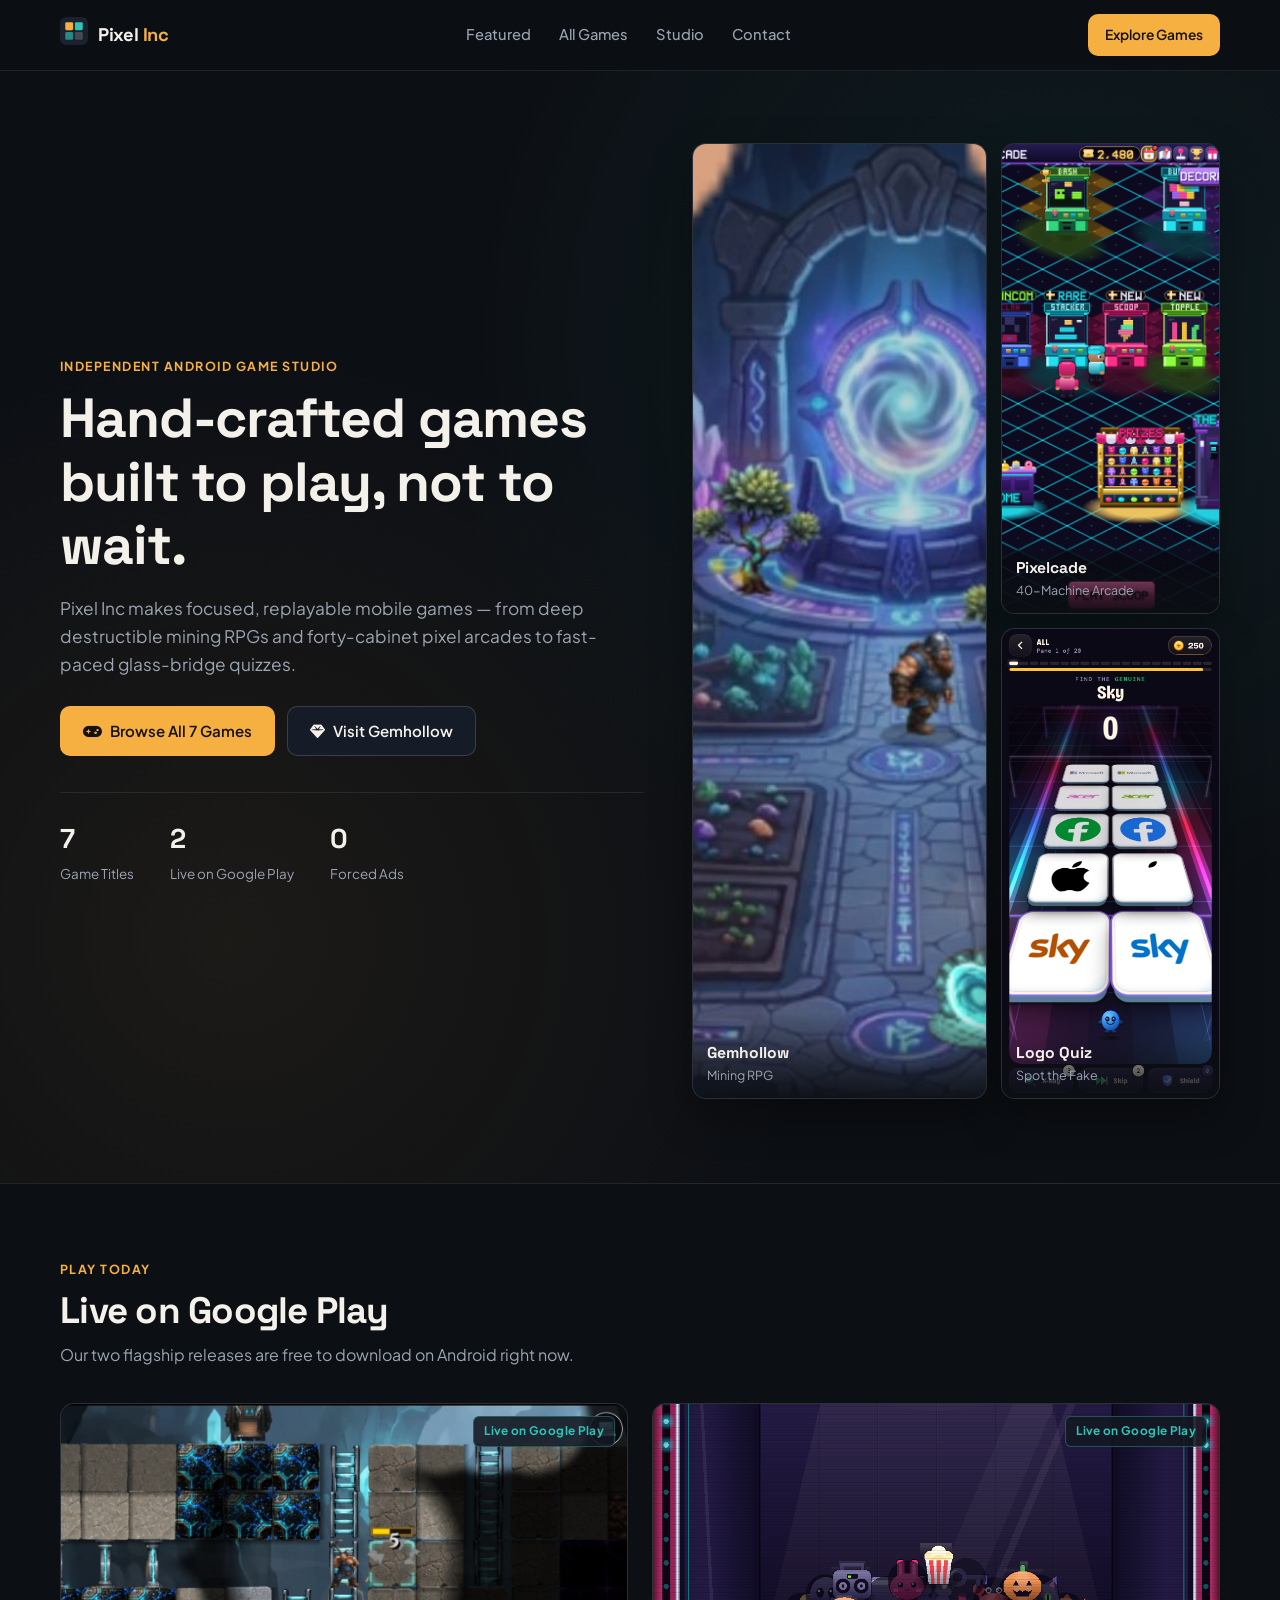
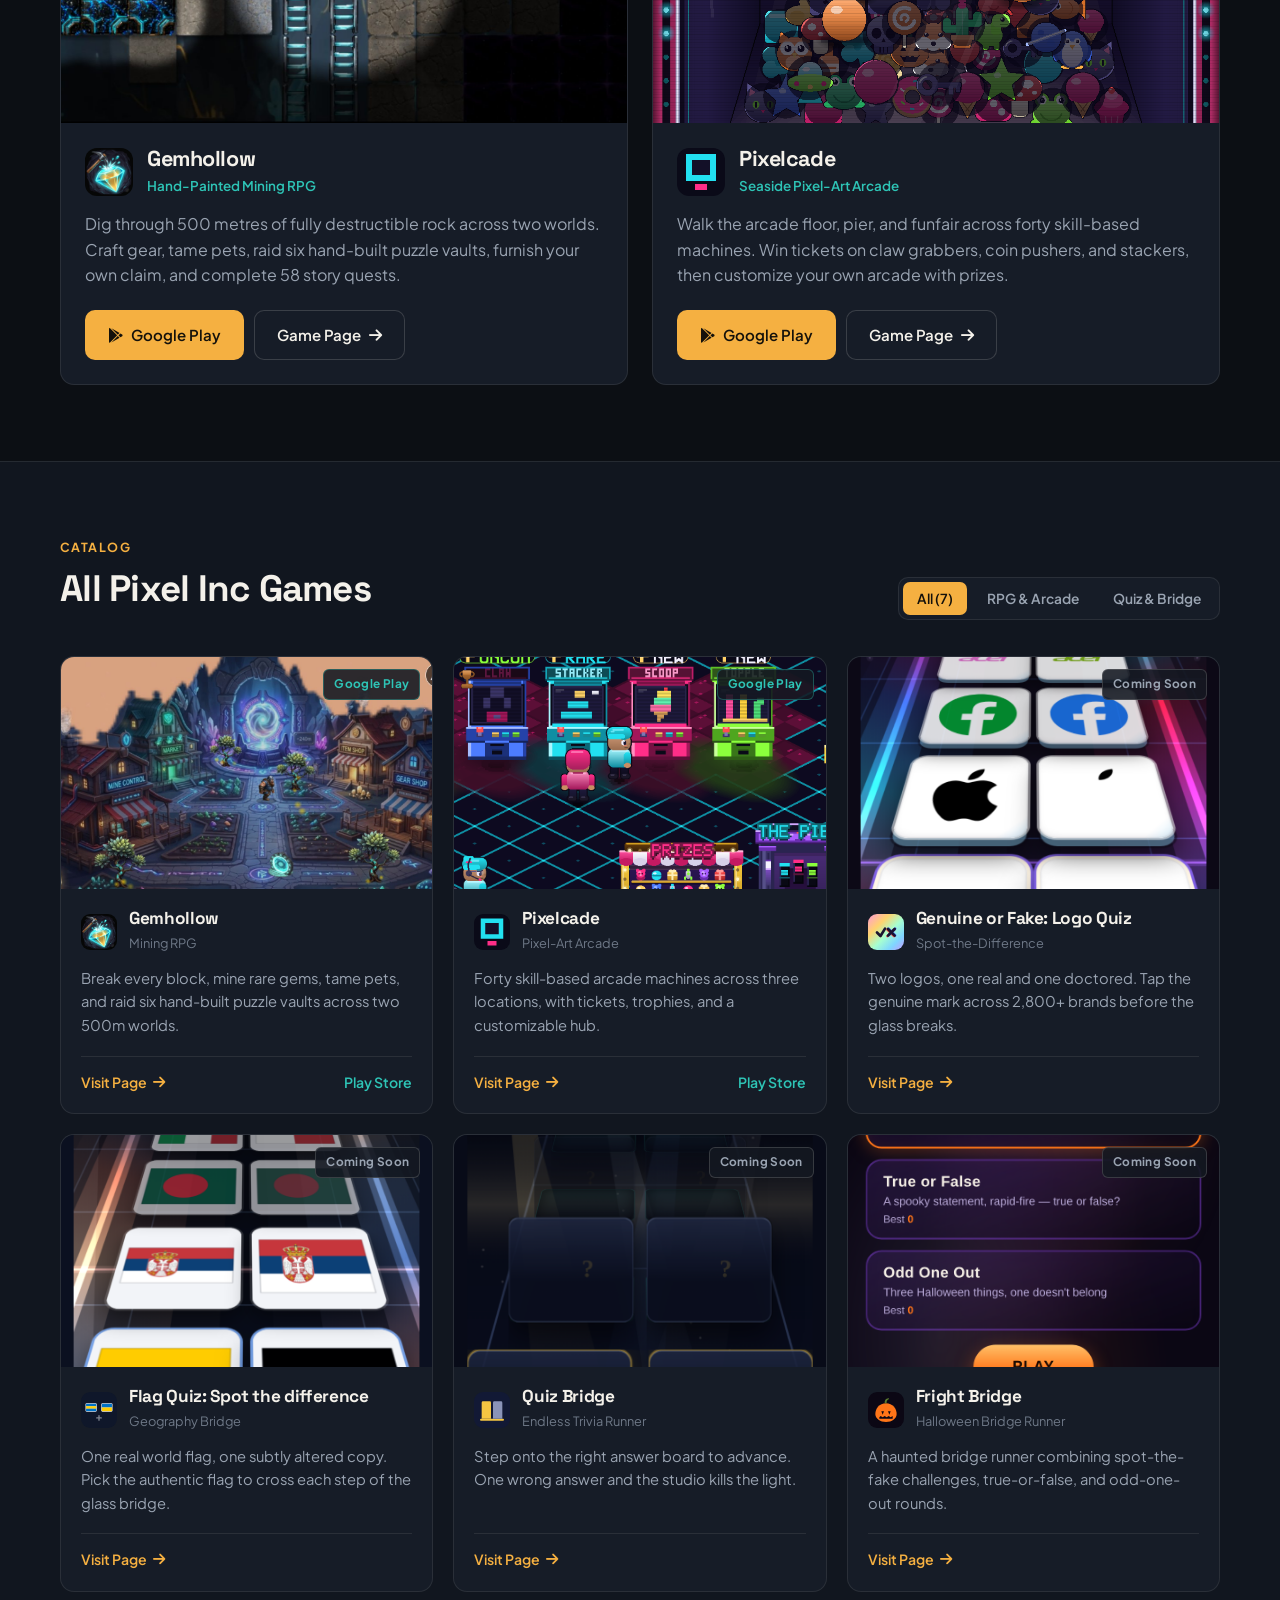
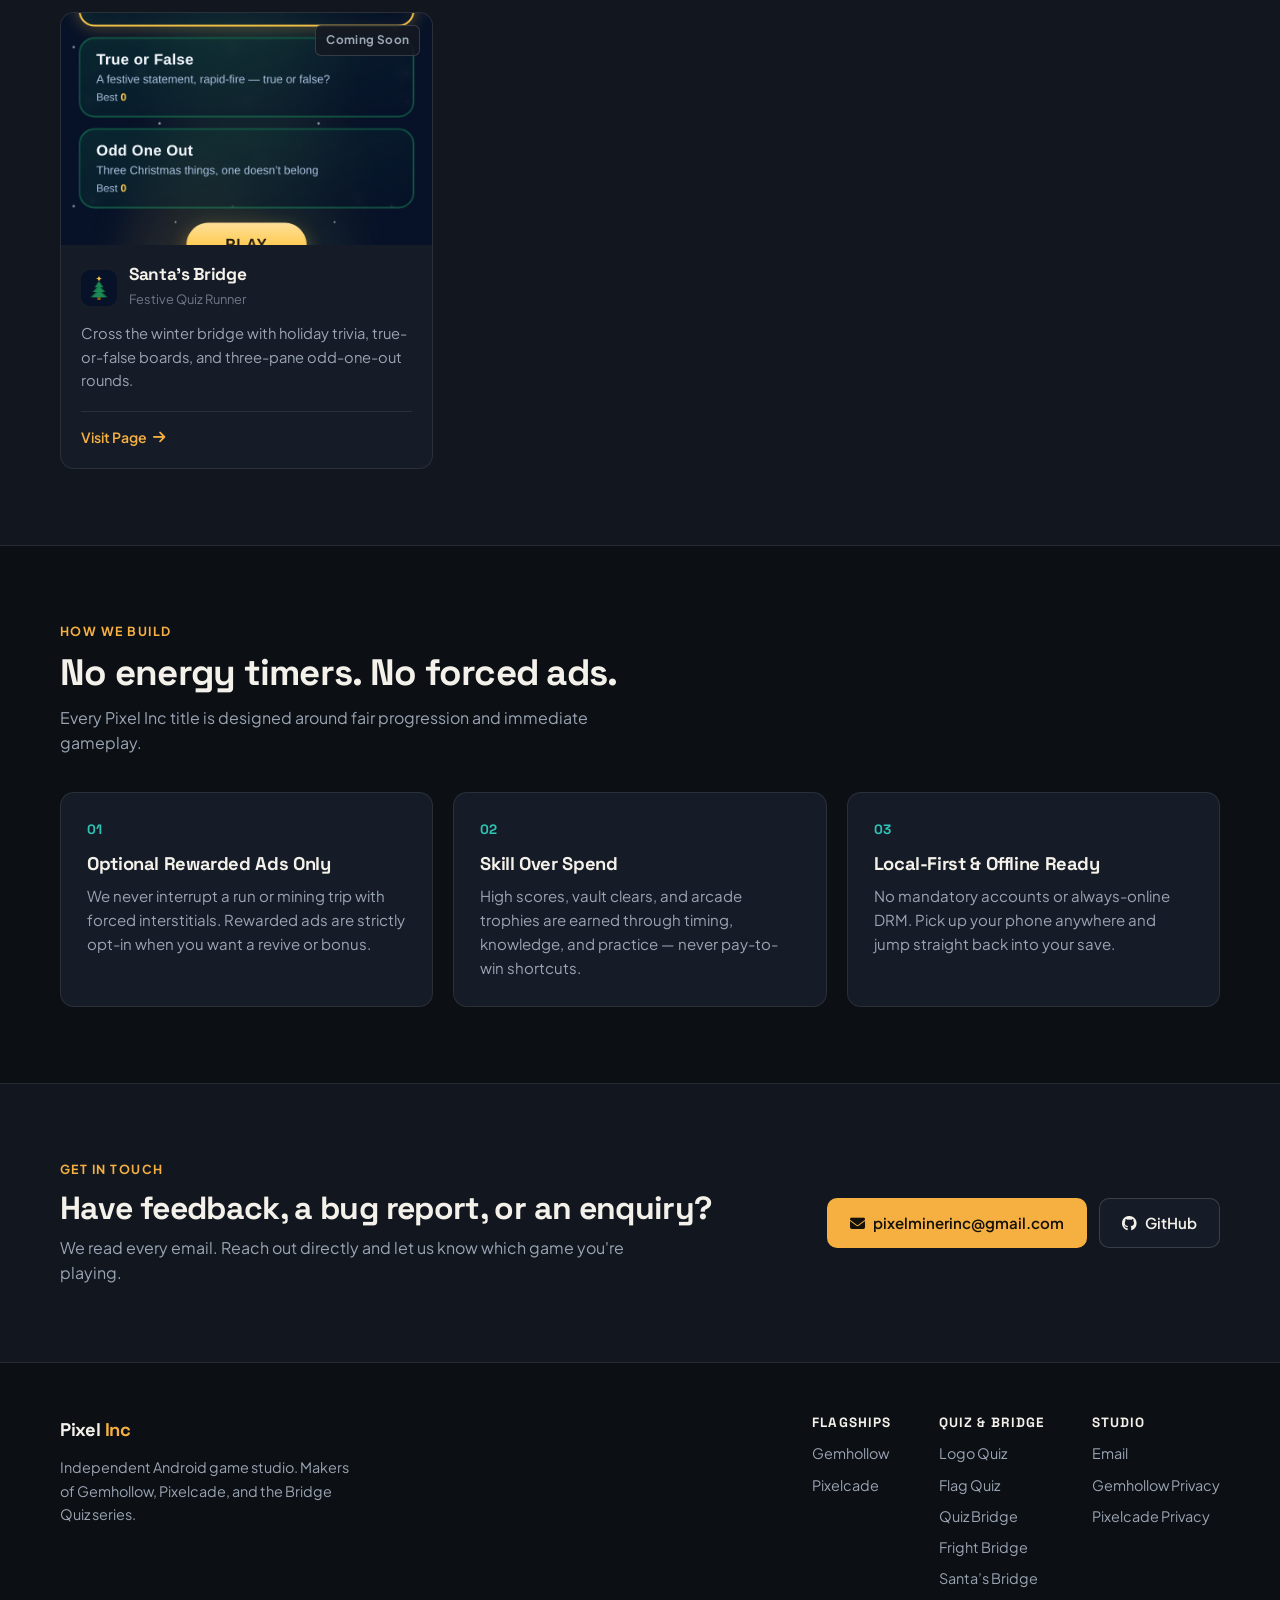
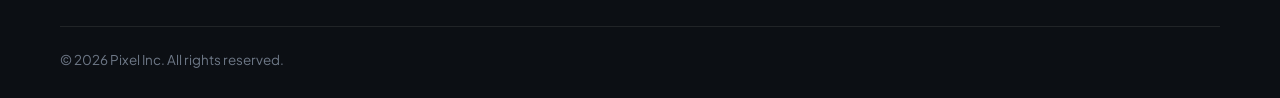
==== commit 1938ddea: "Make root Pixel Inc homepage and move Gemhollow to /gemhollow" ====
--- a/index.html
+++ b/index.html
@@ -3,755 +3,456 @@
 <head>
   <meta charset="UTF-8" />
   <meta name="viewport" content="width=device-width, initial-scale=1.0" />
-  <meta name="description" content="Gemhollow — dig a fully destructible mine for gems, craft gear, tame pets and raid deadly puzzle vaults across two worlds. Free on Android." />
-  <title>Gemhollow – Dig Deep. Strike It Rich.</title>
-
-  <link rel="icon" type="image/png" href="img/gemhollow_mark_sm.png" />
-  <link rel="apple-touch-icon" href="img/gemhollow_mark.png" />
-
-  <!-- Open Graph / social preview -->
+  <title>Pixel Inc — Independent Android Game Studio</title>
+  <meta name="description" content="Pixel Inc is an independent Android game studio creating hand-crafted mining RPGs, pixel-art arcades, and glass-bridge quiz games including Gemhollow and Pixelcade." />
+
   <meta property="og:type" content="website" />
-  <meta property="og:title" content="Gemhollow – Dig Deep. Strike It Rich." />
-  <meta property="og:description" content="A hand-painted mining RPG. Two worlds, 56 story quests, 6 puzzle vaults, and 500m of fully destructible rock. Free on Android." />
-  <meta property="og:image" content="https://blackenededit.github.io/img/shot_hub.jpg" />
+  <meta property="og:title" content="Pixel Inc — Independent Android Game Studio" />
+  <meta property="og:description" content="Explore Gemhollow, Pixelcade, Genuine or Fake: Logo Quiz, Flag Quiz, Quiz Bridge, Fright Bridge, and Santa's Bridge." />
+  <meta property="og:image" content="https://blackenededit.github.io/gemhollow/img/shot_hub.jpg" />
   <meta property="og:url" content="https://blackenededit.github.io/" />
   <meta name="twitter:card" content="summary_large_image" />
 
+  <link rel="icon" type="image/svg+xml" href="data:image/svg+xml,%3Csvg xmlns='http://www.w3.org/2000/svg' viewBox='0 0 32 32'%3E%3Crect width='32' height='32' rx='7' fill='%23141922'/%3E%3Crect x='7' y='7' width='8' height='8' rx='1.5' fill='%23f5b041'/%3E%3Crect x='17' y='7' width='8' height='8' rx='1.5' fill='%232ec4b6'/%3E%3Crect x='7' y='17' width='8' height='8' rx='1.5' fill='%232ec4b6' opacity='0.7'/%3E%3Crect x='17' y='17' width='8' height='8' rx='1.5' fill='%23f4f1ea' opacity='0.25'/%3E%3C/svg%3E" />
+
   <link rel="preconnect" href="https://fonts.googleapis.com" />
   <link rel="preconnect" href="https://fonts.gstatic.com" crossorigin />
-  <!-- Cinzel + Poppins are the two fonts the game itself ships with. -->
-  <link href="https://fonts.googleapis.com/css2?family=Cinzel:wght@400;600;700;900&family=Poppins:wght@300;400;500;600;700&display=swap" rel="stylesheet" />
+  <link href="https://fonts.googleapis.com/css2?family=Plus+Jakarta+Sans:wght@400;500;600;700&family=Space+Grotesk:wght@500;600;700&display=swap" rel="stylesheet" />
   <link rel="stylesheet" href="https://cdnjs.cloudflare.com/ajax/libs/font-awesome/6.5.0/css/all.min.css" crossorigin="anonymous" referrerpolicy="no-referrer" />
-  <link rel="stylesheet" href="style.css?v=3" />
+  <link rel="stylesheet" href="style.css" />
 </head>
 <body>
 
   <!-- ═══ NAVBAR ═══════════════════════════════════════════════════════════ -->
-  <nav class="navbar" id="navbar">
-    <div class="nav-inner">
-      <a class="nav-logo" href="#hero" aria-label="Gemhollow home">
-        <img src="img/gemhollow_mark_sm.png" alt="" aria-hidden="true" />
-        <span class="nav-wordmark">Gemhollow</span>
+  <header class="navbar" id="navbar">
+    <div class="container nav-inner">
+      <a class="brand" href="#top" aria-label="Pixel Inc home">
+        <span class="brand-mark" aria-hidden="true">
+          <svg viewBox="0 0 32 32" width="28" height="28">
+            <rect width="32" height="32" rx="7" fill="#1b222e" />
+            <rect x="6" y="6" width="9" height="9" rx="1.5" fill="#f5b041" />
+            <rect x="17" y="6" width="9" height="9" rx="1.5" fill="#2ec4b6" />
+            <rect x="6" y="17" width="9" height="9" rx="1.5" fill="#2ec4b6" opacity="0.65" />
+            <rect x="17" y="17" width="9" height="9" rx="1.5" fill="#f4f1ea" opacity="0.2" />
+          </svg>
+        </span>
+        <span class="brand-name">Pixel <span>Inc</span></span>
       </a>
-      <ul class="nav-menu" id="navMenu">
-        <li><a href="#about">About</a></li>
-        <li><a href="#worlds">Worlds</a></li>
-        <li><a href="#systems">Systems</a></li>
-        <li><a href="#gear">Gear</a></li>
-        <li><a href="#vaults">Vaults</a></li>
-        <li><a href="#claim">The Claim</a></li>
-        <li><a href="#miners">Miners</a></li>
-        <li><a href="#gallery">Gallery</a></li>
-        <li><a href="#contact">Contact</a></li>
-      </ul>
+
+      <nav class="nav-links" id="navMenu" aria-label="Primary navigation">
+        <a href="#featured">Featured</a>
+        <a href="#games">All Games</a>
+        <a href="#studio">Studio</a>
+        <a href="#contact">Contact</a>
+      </nav>
+
       <div class="nav-actions">
-        <a class="btn-play" href="https://play.google.com/store/apps/details?id=com.pixelminergame.pixelminer" target="_blank" rel="noopener">
-          <i class="fab fa-google-play"></i> Play Free
-        </a>
+        <a class="btn btn-sm btn-primary" href="#games">Explore Games</a>
         <button class="hamburger" id="hamburger" aria-label="Toggle menu" aria-expanded="false" aria-controls="navMenu">
           <span></span><span></span><span></span>
         </button>
       </div>
     </div>
-  </nav>
-
-  <!-- ═══ HERO ══════════════════════════════════════════════════════════════ -->
-  <section class="hero" id="hero">
-    <div class="hero-parallax" id="heroBg"></div>
-    <div class="hero-overlay"></div>
-    <canvas class="hero-canvas" id="particleCanvas" aria-hidden="true"></canvas>
-    <div class="hero-content">
-      <span class="hero-badge"><i class="fas fa-gem"></i> Free on Google Play</span>
-
-      <!-- Mark + wordmark, mirroring the game's own boot screen: the name is
-           live text in Cinzel, not baked into artwork. -->
-      <div class="hero-brand">
-        <img src="img/gemhollow_mark.png" alt="Gemhollow" class="hero-mark" width="512" height="512" />
-        <h1 class="hero-wordmark">Gemhollow</h1>
-      </div>
-
-      <p class="hero-tagline">Dig a destructible mine. Craft the gear. Raid the vaults.</p>
-      <div class="hero-btns">
-        <a class="btn btn-primary" href="https://play.google.com/store/apps/details?id=com.pixelminergame.pixelminer" target="_blank" rel="noopener">
-          <i class="fab fa-google-play"></i> Download Free
-        </a>
-        <a class="btn btn-ghost" href="#media">
-          <i class="fas fa-play-circle"></i> Watch Gameplay
-        </a>
-      </div>
-    </div>
-    <a class="hero-scroll" href="#about">
-      <span>Scroll to explore</span>
-      <div class="hero-scroll-icon"><i class="fas fa-chevron-down"></i></div>
-    </a>
-  </section>
-
-  <!-- ═══ STATS ════════════════════════════════════════════════════════════
-       Every figure here is counted straight out of the game's data files.
-  ═══════════════════════════════════════════════════════════════════════════ -->
-  <section class="stats">
-    <div class="container">
-      <div class="stats-grid">
-        <div class="stat reveal-up">
-          <div class="stat-val"><span class="counter" data-to="2">0</span></div>
-          <div class="stat-lbl">Worlds</div>
-        </div>
-        <div class="stat-divider"></div>
-        <div class="stat reveal-up" style="--delay:0.1s">
-          <div class="stat-val"><span class="counter" data-to="58">0</span></div>
-          <div class="stat-lbl">Story Quests</div>
-        </div>
-        <div class="stat-divider"></div>
-        <div class="stat reveal-up" style="--delay:0.2s">
-          <div class="stat-val"><span class="counter" data-to="6">0</span></div>
-          <div class="stat-lbl">Puzzle Vaults</div>
-        </div>
-        <div class="stat-divider"></div>
-        <div class="stat reveal-up" style="--delay:0.3s">
-          <div class="stat-val"><span class="counter" data-to="500">0</span><span>m</span></div>
-          <div class="stat-lbl">Depth Per World</div>
-        </div>
-      </div>
-    </div>
-  </section>
-
-  <!-- ═══ ABOUT ════════════════════════════════════════════════════════════ -->
-  <section class="about section" id="about">
-    <div class="container about-inner">
-      <div class="about-visual reveal-left">
-        <div class="about-art">
-          <img src="img/shot_deep_mine.jpg" alt="Mining through stone and gem veins deep in the Gemhollow mine" class="about-shot" loading="lazy" />
-          <div class="about-art-glow"></div>
-          <img src="img/diamond_pickaxe_icon.png" alt="" class="float-deco deco-1" aria-hidden="true" />
-          <img src="img/aetherium.png" alt="" class="float-deco deco-2" aria-hidden="true" />
-        </div>
-      </div>
-      <div class="about-text reveal-right">
-        <span class="eyebrow">The Company Is Hiring</span>
-        <h2>What is <em class="c-cyan">Gemhollow</em>?</h2>
-        <p>Gemhollow is a hand-painted mining RPG where <strong>every block is yours to break</strong>. You start with a basic pickaxe and fifteen pockets of carrying space, and you dig — sideways, downward, wherever the ore is — placing your own ladders, ceiling supports and bridging beams to reach seams nobody else can.</p>
-        <p>Haul what you find back to the surface, sell it on a market whose prices actually move, and turn the money into a better pickaxe, a bigger pack, a brighter lamp. Then go deeper, because the good stuff is always deeper.</p>
-        <p>Two full worlds, <strong>56 story quests</strong>, six hand-built puzzle vaults, pets, robot miners and a contracts board — and the whole thing is free, with rewarded ads that are always optional.</p>
-        <div class="about-tags">
-          <span class="tag"><i class="fas fa-cube"></i> Fully Destructible</span>
-          <span class="tag"><i class="fas fa-hammer"></i> Craft &amp; Upgrade</span>
-          <span class="tag"><i class="fas fa-scroll"></i> Story Campaign</span>
-          <span class="tag"><i class="fas fa-moon"></i> Offline Earnings</span>
-        </div>
-        <a class="btn btn-primary" href="https://play.google.com/store/apps/details?id=com.pixelminergame.pixelminer" target="_blank" rel="noopener">
-          <i class="fab fa-google-play"></i> Play Now – It's Free
-        </a>
-      </div>
-    </div>
-  </section>
-
-  <!-- ═══ WORLDS ════════════════════════════════════════════════════════════ -->
-  <section class="worlds section" id="worlds">
-    <div class="container">
-      <div class="section-head reveal-up">
-        <span class="eyebrow">Two Descents</span>
-        <h2>The <em class="c-cyan">Worlds</em></h2>
-        <p class="section-sub">Two complete mines, each 500 metres deep, each with its own ores, tools, hazards and economy.</p>
-      </div>
-      <div class="worlds-grid">
-
-        <article class="world-card reveal-up" data-world="1">
-          <div class="world-media">
-            <img src="img/world1_map.jpg" alt="The surface hub in daylight, with Mine Control, Market, Item Shop and Gear Shop around the mine entrance" loading="lazy" />
-            <span class="world-index">World I</span>
-          </div>
-          <div class="world-body">
-            <h3>The Surface Mine</h3>
-            <p>Home base is a sunlit village — Mine Control, the Market, the Item Shop, the Gear Shop — built around the tunnel entrance that drops you into the shaft. Stone gives way to iron, then gold, then diamond, and the rare stuff starts appearing once you're past a hundred metres down.</p>
-            <ul class="world-facts">
-              <li><i class="fas fa-gem"></i> Quartz from 25m, Ruby from 80m, Sapphire from 160m</li>
-              <li><i class="fas fa-atom"></i> Prismatic Cores from 200m, Aetherium from 250m</li>
-              <li><i class="fas fa-door-open"></i> The Elder Gate waits at <strong>240m</strong></li>
-              <li><i class="fas fa-box-open"></i> 40 chests per mine, golden ones below 150m</li>
-            </ul>
-          </div>
-        </article>
-
-        <article class="world-card reveal-up" style="--delay:0.12s" data-world="2">
-          <div class="world-media">
-            <img src="img/world2_map.jpg" alt="The Abyss hub, a cavern lit by glowing crystals and mushrooms around the portal" loading="lazy" />
-            <span class="world-index">World II</span>
-          </div>
-          <div class="world-body">
-            <h3>The Abyss</h3>
-            <p>Through the gate, everything is harder and worth more. Abyssal Rock takes ten times the swings of surface stone, toxic gas pockets bleed your vitality until you've earned a rebreather, and the ores are corrupted mirrors of the ones you knew — Shadow Iron, Void Diamond, Star Sapphire.</p>
-            <ul class="world-facts">
-              <li><i class="fas fa-skull-crossbones"></i> Toxic gas: 15 vitality/second without a mask</li>
-              <li><i class="fas fa-mask-face"></i> Filter Mask cuts it to 5/s, Rebreather to zero</li>
-              <li><i class="fas fa-lock"></i> Void-Sealed Rock and Obsidian Barriers gate the descent</li>
-              <li><i class="fas fa-star"></i> Dark Aetherium sells for <strong>$5,000</strong> a unit</li>
-            </ul>
-          </div>
-        </article>
-
-      </div>
-    </div>
-  </section>
-
-  <!-- ═══ SYSTEMS — BENTO GRID ═════════════════════════════════════════════ -->
-  <section class="features section" id="systems">
-    <div class="container">
-      <div class="section-head reveal-up">
-        <span class="eyebrow">Core Gameplay</span>
-        <h2>Game <em class="c-gold">Systems</em></h2>
-        <p class="section-sub">Not a feature list — these are the actual systems running in the game right now.</p>
-      </div>
-      <div class="features-bento">
-
-        <div class="feat-card feat-lg reveal-up">
-          <div class="feat-bg" style="background-image:url('img/shot_deep_mine.jpg')"></div>
-          <div class="feat-content">
-            <i class="fas fa-cube feat-icon"></i>
-            <h3>A Mine You Reshape</h3>
-            <p>500 rows deep, 50 columns wide, procedurally generated and completely destructible. Tunnel any direction and place ladders, ceiling supports and bridging beams to build your own route down — then fall down your own shaft if you're careless.</p>
-          </div>
-        </div>
-
-        <div class="feat-card reveal-up" style="--delay:0.1s">
-          <div class="feat-bg" style="background-image:url('img/iron_forge_bg.png')"></div>
-          <div class="feat-content">
-            <i class="fas fa-gavel feat-icon"></i>
-            <h3>12 Skill Minigames</h3>
-            <p>Hit ore and you earn the yield. Time the Iron Striker, purify gold, align diamond fissures, hold a harmonic resonance — nail it perfectly for five units instead of one, plus a bonus gem roll.</p>
-          </div>
-        </div>
-
-        <div class="feat-card reveal-up" style="--delay:0.15s">
-          <div class="feat-bg" style="background-image:url('img/shot_vault.jpg')"></div>
-          <div class="feat-content">
-            <i class="fas fa-vault feat-icon"></i>
-            <h3>Six Puzzle Vaults</h3>
-            <p>Hand-built labyrinths, not random rooms. Dodge flame jets, ride wind geysers, survive a gas maze, pick the vault lock — each one guards a Keystone the campaign needs.</p>
-          </div>
-        </div>
-
-        <div class="feat-card reveal-up" style="--delay:0.2s">
-          <div class="feat-bg" style="background-image:url('img/shot_contracts.jpg')"></div>
-          <div class="feat-content">
-            <i class="fas fa-clipboard-list feat-icon"></i>
-            <h3>Company Contracts</h3>
-            <p>Daily, weekly and monthly jobs from the Gemhollow Mining Company that scale with your pickaxe tier. Clear 40 in a month and you keep that month's exclusive aura for good.</p>
-          </div>
-        </div>
-
-        <div class="feat-card reveal-up" style="--delay:0.25s">
-          <div class="feat-bg" style="background-image:url('img/jasper_hideout_bg.png')"></div>
-          <div class="feat-content">
-            <i class="fas fa-paw feat-icon"></i>
-            <h3>Ten Pets</h3>
-            <p>Buy them with gems, not cash. A Quartz Dog adds speed and ladders, a Ruby Cat doubles every ore you collect, a Sapphire Bat throws away spare stone so your pack stays useful.</p>
-          </div>
-        </div>
-
-        <div class="feat-card reveal-up" style="--delay:0.3s">
-          <div class="feat-bg" style="background-image:url('img/shot_gear_shop.jpg')"></div>
-          <div class="feat-content">
-            <i class="fas fa-robot feat-icon"></i>
-            <h3>Robot Miners</h3>
-            <p>Donate ore to build a fleet of twelve automated units, from a Stone Excavator up to an Aetheric Unit at six times the yield. They keep digging while the app is closed — up to twelve hours on a full power cell.</p>
-          </div>
-        </div>
-
-        <div class="feat-card feat-lg reveal-up" style="--delay:0.35s">
-          <div class="feat-bg" style="background-image:url('img/shot_daily_rewards.jpg')"></div>
-          <div class="feat-content">
-            <i class="fas fa-chart-line feat-icon"></i>
-            <h3>A Market That Moves</h3>
-            <p>Ore prices drift, surge and recover in real time — dump too much of one ore and you depress its price, or wait for a demand event and double your money. Add a 30-day login ladder, stacking boosts, 17 auras and 38 Play Games achievements on top.</p>
-          </div>
-        </div>
-
-      </div>
-    </div>
-  </section>
-
-  <!-- ═══ GEAR / PROGRESSION ═══════════════════════════════════════════════ -->
-  <section class="gear section" id="gear">
-    <div class="container">
-      <div class="section-head reveal-up">
-        <span class="eyebrow">Earn Every Tier</span>
-        <h2>The <em class="c-gold">Pickaxe Ladder</em></h2>
-        <p class="section-sub">Real damage values from the game. Each tier is the difference between bouncing off a block and breaking it.</p>
-      </div>
-
-      <div class="pick-grid">
-        <div class="pick-card reveal-up">
-          <img src="img/basic_pickaxe_icon.png" alt="Basic Pickaxe" loading="lazy" />
-          <h4>Basic Pickaxe</h4>
-          <div class="pick-dmg">5 <span>dmg</span></div>
-          <p>A trusty starting pickaxe.</p>
-          <span class="pick-cost">Free</span>
-        </div>
-        <div class="pick-card reveal-up" style="--delay:0.08s">
-          <img src="img/iron_pickaxe_icon.png" alt="Iron Pickaxe" loading="lazy" />
-          <h4>Iron Pickaxe</h4>
-          <div class="pick-dmg">20 <span>dmg</span></div>
-          <p>Cracks the hard iron the basic pick can't touch.</p>
-          <span class="pick-cost">$8,000</span>
-        </div>
-        <div class="pick-card reveal-up" style="--delay:0.16s">
-          <img src="img/gold_pickaxe_icon.png" alt="Gold Pickaxe" loading="lazy" />
-          <h4>Gold Pickaxe</h4>
-          <div class="pick-dmg">50 <span>dmg</span></div>
-          <p>Cuts through rock and gold with ease.</p>
-          <span class="pick-cost">$16,000 + ore</span>
-        </div>
-        <div class="pick-card reveal-up" style="--delay:0.24s">
-          <img src="img/diamond_pickaxe_icon.png" alt="Diamond Pickaxe" loading="lazy" />
-          <h4>Diamond Pickaxe</h4>
-          <div class="pick-dmg">120 <span>dmg</span></div>
-          <p>The ultimate tool for the surface world.</p>
-          <span class="pick-cost">$75,000 + ore</span>
-        </div>
-        <div class="pick-card pick-card-rare reveal-up" style="--delay:0.32s">
-          <img src="img/augmented_diamond_pickaxe_icon.png" alt="Augmented Diamond Pickaxe" loading="lazy" />
-          <h4>Augmented Diamond</h4>
-          <div class="pick-dmg">250 <span>dmg</span></div>
-          <p>Infused with Aetherium — resonates with Prismatic Cores.</p>
-          <span class="pick-cost pick-cost-rare">Quest reward only</span>
-        </div>
-      </div>
-
-      <p class="gear-note reveal-up">
-        The Abyss runs its own ladder on top of this one — a Makeshift pickaxe, then
-        <strong>Void-Tinged</strong> (150), <strong>Astral</strong> (600) and beyond, each forged
-        from ores that only exist down there. Alongside it: eight backpack tiers from 15 slots to
-        1,000, four head-torch levels, gas masks, ladder pouches, drill bits and battery packs.
-      </p>
-
-      <!-- Sell values straight from the game's block definitions. -->
-      <div class="ore-strip reveal-up">
-        <h3 class="ore-strip-title">What the deep is worth</h3>
-        <ul class="ore-list">
-          <li class="ore-item">
-            <img src="img/quartz.png" alt="Quartz" loading="lazy" />
-            <span class="ore-name">Quartz</span>
-            <span class="ore-val">$100</span>
-          </li>
-          <li class="ore-item">
-            <img src="img/ruby_icon.png" alt="Ruby" loading="lazy" />
-            <span class="ore-name">Ruby</span>
-            <span class="ore-val">$300</span>
-          </li>
-          <li class="ore-item">
-            <img src="img/sapphire_icon.png" alt="Sapphire" loading="lazy" />
-            <span class="ore-name">Sapphire</span>
-            <span class="ore-val">$600</span>
-          </li>
-          <li class="ore-item">
-            <img src="img/prismatic_core.png" alt="Prismatic Core" loading="lazy" />
-            <span class="ore-name">Prismatic Core</span>
-            <span class="ore-val">$750</span>
-          </li>
-          <li class="ore-item">
-            <img src="img/aetherium.png" alt="Aetherium" loading="lazy" />
-            <span class="ore-name">Aetherium</span>
-            <span class="ore-val">$2,500</span>
-          </li>
-        </ul>
-        <p class="ore-foot">
-          Every one of these has a corrupted Abyss counterpart worth roughly double — Dark Quartz,
-          Blood Ruby, Star Sapphire, Void Core, and Dark Aetherium at <strong>$5,000</strong>.
-          And the Market moves those prices while you play.
-        </p>
-      </div>
-    </div>
-  </section>
-
-  <!-- ═══ VAULTS ════════════════════════════════════════════════════════════ -->
-  <section class="vaults section" id="vaults">
-    <div class="container">
-      <div class="section-head reveal-up">
-        <span class="eyebrow">Hand-Built Challenges</span>
-        <h2>The <em class="c-cyan">Vaults</em></h2>
-        <p class="section-sub">Six of them, each a designed puzzle with its own hazard and its own Keystone at the end.</p>
-      </div>
-      <div class="vault-grid">
-        <div class="vault-card reveal-up" data-glow="green">
-          <div class="vault-num">I</div>
-          <h3>The Vault of Earth</h3>
-          <p>A pitch-dark procedural labyrinth. You get 99 ladders and 25 beams — the challenge is navigating the maze and solving the gate sequence, not rationing supplies.</p>
-          <span class="vault-tag">Keystone of Earth</span>
-        </div>
-        <div class="vault-card reveal-up" style="--delay:0.08s" data-glow="red">
-          <div class="vault-num">II</div>
-          <h3>The Vault of Fire</h3>
-          <p>Fifty-two rows of hand-tuned maze threaded with flame-jet emitters and magma rock that detonates when struck. Reach the venting console at the top to shut it down.</p>
-          <span class="vault-tag">Keystone of Fire</span>
-        </div>
-        <div class="vault-card reveal-up" style="--delay:0.16s" data-glow="cyan">
-          <div class="vault-num">III</div>
-          <h3>The Vault of Sky</h3>
-          <p>Seventy-five rows straight up. Build platforms over wind geysers, ride the updraft, land the jump — miss and you start the climb again.</p>
-          <span class="vault-tag">Keystone of Sky</span>
-        </div>
-        <div class="vault-card reveal-up" style="--delay:0.24s" data-glow="green">
-          <div class="vault-num">IV</div>
-          <h3>The Toxic Vault</h3>
-          <p>Twenty ladders, five gas pockets, and a golden chest at the far end. Break the wrong block and the fog comes for you.</p>
-          <span class="vault-tag">Golden Chest</span>
-        </div>
-        <div class="vault-card reveal-up" style="--delay:0.32s" data-glow="purple">
-          <div class="vault-num">V</div>
-          <h3>The Abyssal Vault</h3>
-          <p>A tight bridging puzzle in the deep dark, with a Keystone of Fire waiting at the end of a long horizontal run.</p>
-          <span class="vault-tag">Abyss · World II</span>
-        </div>
-        <div class="vault-card reveal-up" style="--delay:0.4s" data-glow="purple">
-          <div class="vault-num">VI</div>
-          <h3>The Void Vault</h3>
-          <p>Five wind geysers, fifty beams, fifty ladders and a Keystone of Sky. The last vault before the Overworld Interface.</p>
-          <span class="vault-tag">Abyss · World II</span>
-        </div>
-      </div>
-    </div>
-  </section>
-
-  <!-- ═══ THE CLAIM ═════════════════════════════════════════════════════════ -->
-  <section class="claim section" id="claim">
-    <div class="container">
-      <div class="section-head reveal-up">
-        <span class="eyebrow">New Feature</span>
-        <h2>The <em class="c-gold">Claim</em></h2>
-        <p class="section-sub">A plot of land the Company sets aside for you, early — decorate the grounds, then step inside your house and greenhouse and decorate those too.</p>
-      </div>
-
-      <figure class="claim-hero reveal-up">
-        <img src="img/shot_claim.jpg" alt="A fully decorated Claim: a Miner's Cabin and Greenhouse surrounded by a pond, statue, obelisk, well and garden fencing" loading="lazy" />
-        <figcaption class="claim-hero-cap">Every item in this shot is real catalogue art, placed and screenshotted in the live build.</figcaption>
-      </figure>
-
-      <div class="claim-info-grid">
-        <div class="claim-info reveal-left">
-          <h3>Yours from early on</h3>
-          <p>The quest <em>Stake Your Claim</em> hands you the plot not far into the surface game — name it, and a free Miner's Cabin is yours to set down wherever you like. Everything after that is bought with <strong>Sovereigns</strong>, a currency that exists only for the Claim.</p>
-          <p>You earn Sovereigns by shipping raw ore at the plot's own Shipping Office — no trip to the Market required. It's a second use for the ore piling up in your bag, not a second grind.</p>
-        </div>
-        <div class="claim-info reveal-right">
-          <h3>Purely yours to arrange</h3>
-          <p>Every tree, fence, path and building here is cosmetic — nothing you place changes your mining stats or your progress. It's the one part of Gemhollow that's just for you: your cabin, your garden, your greenhouse, arranged exactly how you want them.</p>
-          <p>Collect a full set of any category — every fence type, every seat, every plant — and the Company pays out a one-time Sovereigns bonus for the completionists.</p>
-        </div>
-      </div>
-
-      <div class="claim-rooms">
-        <figure class="claim-room reveal-up">
-          <img src="img/shot_house_interior.jpg" alt="Inside the Miner's Cabin: a furnished bedroom with a fireplace, bookshelf, wardrobe and wall art" loading="lazy" />
-          <figcaption class="claim-room-cap">
-            <span class="claim-room-name">Inside the House</span>
-            <span class="claim-room-sub">Beds, hearths, tables, storage, lighting, wall art</span>
-          </figcaption>
-        </figure>
-        <figure class="claim-room reveal-up" style="--delay:0.1s">
-          <img src="img/shot_greenhouse_interior.jpg" alt="Inside the Greenhouse: potting benches, hanging baskets and pots of growing plants" loading="lazy" />
-          <figcaption class="claim-room-cap">
-            <span class="claim-room-name">Inside the Greenhouse</span>
-            <span class="claim-room-sub">Fittings, and eight species of plant that actually grow</span>
-          </figcaption>
-        </figure>
-      </div>
-
-      <div class="claim-stats reveal-up">
-        <div class="claim-stat">
-          <div class="claim-stat-val">76</div>
-          <div class="claim-stat-lbl">Placeable Items</div>
-        </div>
-        <div class="claim-stat">
-          <div class="claim-stat-val">3</div>
-          <div class="claim-stat-lbl">House Tiers</div>
-        </div>
-        <div class="claim-stat">
-          <div class="claim-stat-val">8</div>
-          <div class="claim-stat-lbl">Growable Plants</div>
-        </div>
-        <div class="claim-stat">
-          <div class="claim-stat-val">15</div>
-          <div class="claim-stat-lbl">Collection Sets</div>
-        </div>
-      </div>
-      <p class="gear-note reveal-up">
-        Plants are the one thing on the Claim that runs on a real clock — pot one in the
-        Greenhouse and it grows through its stages over 4 to 12 hours of real time, timer or
-        app open or not. Grow one to full bloom and it unlocks for the house too, not just
-        the glasshouse it was raised in.
-      </p>
-    </div>
-  </section>
-
-  <!-- ═══ MINERS (cosmetic skins — stated as such, honestly) ═══════════════ -->
-  <section class="classes section" id="miners">
-    <div class="container">
-      <div class="section-head reveal-up">
-        <span class="eyebrow">Look The Part</span>
-        <h2>Twenty-One <em class="c-gold">Miners</em></h2>
-        <p class="section-sub">Cosmetic appearances, not classes — every miner plays identically, so nothing is locked behind a look. Swap them at the Character Market.</p>
-      </div>
-      <div class="classes-grid">
-
-        <div class="class-card reveal-up" data-glow="cyan">
-          <div class="class-icon-wrap class-icon-pair">
-            <img src="img/character_icon_male.png" alt="Male Miner" loading="lazy" />
-            <img src="img/character_icon_female.png" alt="Female Miner" loading="lazy" />
-          </div>
-          <div class="class-tag cyan-tag">Starter</div>
-          <h3>Male &amp; Female Miner</h3>
-          <p>Both unlocked from the first launch. Pick one on the character select screen and get digging.</p>
-        </div>
-
-        <div class="class-card reveal-up" style="--delay:0.1s" data-glow="cyan">
-          <div class="class-icon-wrap">
-            <img src="img/prismatic_miner_icon.png" alt="Prismatic Miner" loading="lazy" />
-          </div>
-          <div class="class-tag cyan-tag">Quest</div>
-          <h3>Prismatic Miner</h3>
-          <p>Earned by finishing <em>A Lost Legend</em>. Collect it from the Character Market once the quest closes.</p>
-        </div>
-
-        <div class="class-card reveal-up" style="--delay:0.2s" data-glow="gold">
-          <div class="class-icon-wrap">
-            <img src="img/golden_miner_icon.png" alt="Golden Miner" loading="lazy" />
-          </div>
-          <div class="class-tag gold-tag">Day 30</div>
-          <h3>Golden Miner</h3>
-          <p>The prize at the end of the 30-day login ladder. Miss a day and the streak skips — no shortcuts.</p>
-        </div>
-
-        <div class="class-card reveal-up" style="--delay:0.3s" data-glow="green">
-          <div class="class-icon-wrap">
-            <img src="img/lucky_miner_icon.png" alt="Lucky Miner" loading="lazy" />
-          </div>
-          <div class="class-tag green-tag">Secret</div>
-          <h3>Lucky Miner</h3>
-          <p>A rare roll from supply crates. Nobody sells it and no quest grants it — you get lucky, or you don't.</p>
-        </div>
-
-        <div class="class-card reveal-up" style="--delay:0.4s" data-glow="purple">
-          <div class="class-icon-wrap">
-            <img src="img/astral_weaver_icon.png" alt="Astral Weaver" loading="lazy" />
-          </div>
-          <div class="class-tag purple-tag">Founders</div>
-          <h3>Astral Weaver</h3>
-          <p>Part of the Founders Pack, at the game's largest visual scale. There's a corrupted Abyss variant too.</p>
-        </div>
-
-        <div class="class-card reveal-up" style="--delay:0.5s" data-glow="gold">
-          <div class="class-icon-wrap">
-            <img src="img/character_icon_jasper.png" alt="Jasper" loading="lazy" />
-          </div>
-          <div class="class-tag gold-tag">Hidden</div>
-          <h3>Jasper</h3>
-          <p>The fence with the hideout below the mine. Play as him — if you can work out how he's unlocked.</p>
-        </div>
-
-      </div>
-      <p class="gear-note reveal-up">
-        Plus the Elite Prospector and Mythic Excavator from the token shop, the Rookie Miner kit,
-        Blacksmith and Elite Vanguard as prestige rewards, and Abyss-tinted versions of nearly all
-        of them — 21 in total.
-      </p>
-    </div>
-  </section>
-
-  <!-- ═══ GALLERY — real, unedited captures from the shipped build ═════════ -->
-  <section class="gallery section" id="gallery">
-    <div class="container">
-      <div class="section-head reveal-up">
-        <span class="eyebrow">Actual Screenshots</span>
-        <h2>Game <em class="c-cyan">Gallery</em></h2>
-        <p class="section-sub">Captured from the live Android build — no mock-ups, no touch-ups.</p>
-      </div>
-      <div class="gallery-grid">
-        <figure class="gallery-item gal-wide reveal-up">
-          <img src="img/shot_hub.jpg" alt="The surface village hub with Mine Control, Market, Item Shop, Gear Shop and the portal to the deep" loading="lazy" />
-          <figcaption class="gallery-cap">The Surface Hub</figcaption>
-        </figure>
-        <figure class="gallery-item reveal-up" style="--delay:0.1s">
-          <img src="img/shot_deep_mine.jpg" alt="Mining gem veins with player-placed ladders and ceiling supports" loading="lazy" />
-          <figcaption class="gallery-cap">Descend Into The Deep</figcaption>
-        </figure>
-        <figure class="gallery-item reveal-up" style="--delay:0.15s">
-          <img src="img/shot_vault.jpg" alt="Inside a vault dodging an active flame jet" loading="lazy" />
-          <figcaption class="gallery-cap">Vault Run, Flames Live</figcaption>
-        </figure>
-        <figure class="gallery-item reveal-up" style="--delay:0.2s">
-          <img src="img/shot_gear_shop.jpg" alt="The Gear Shop upgrade screen" loading="lazy" />
-          <figcaption class="gallery-cap">Upgrade Your Gear</figcaption>
-        </figure>
-        <figure class="gallery-item reveal-up" style="--delay:0.25s">
-          <img src="img/shot_contracts.jpg" alt="The Company Contracts board with daily and weekly jobs" loading="lazy" />
-          <figcaption class="gallery-cap">Company Contracts</figcaption>
-        </figure>
-        <figure class="gallery-item reveal-up" style="--delay:0.3s">
-          <img src="img/shot_depth.jpg" alt="The depth meter tracking how far below the surface you are" loading="lazy" />
-          <figcaption class="gallery-cap">How Deep Can You Go?</figcaption>
-        </figure>
-        <figure class="gallery-item gal-wide reveal-up" style="--delay:0.35s">
-          <img src="img/shot_daily_rewards.jpg" alt="The 30-day daily rewards calendar" loading="lazy" />
-          <figcaption class="gallery-cap">Thirty Days Of Rewards</figcaption>
-        </figure>
-      </div>
-    </div>
-  </section>
-
-  <!-- ═══ MEDIA ═════════════════════════════════════════════════════════════ -->
-  <section class="media section" id="media">
-    <div class="container">
-      <div class="section-head reveal-up">
-        <span class="eyebrow">Watch &amp; Play</span>
-        <h2>Game <em class="c-cyan">Media</em></h2>
-      </div>
-      <div class="media-grid">
-        <div class="video-card reveal-up">
-          <div class="video-wrap">
-            <iframe src="https://www.youtube.com/embed/ZEsTNP-w54s" title="Gemhollow gameplay" allowfullscreen loading="lazy"></iframe>
-          </div>
-          <div class="video-label"><i class="fas fa-play-circle"></i> Gameplay</div>
-        </div>
-        <div class="video-card reveal-up" style="--delay:0.15s">
-          <div class="video-wrap">
-            <iframe src="https://www.youtube.com/embed/5hK7UNuHh_g" title="Gemhollow feature showcase" allowfullscreen loading="lazy"></iframe>
-          </div>
-          <div class="video-label"><i class="fas fa-star"></i> Feature Showcase</div>
-        </div>
-      </div>
-    </div>
-  </section>
-
-  <!-- ═══ CTA BANNER ════════════════════════════════════════════════════════ -->
-  <section class="cta-banner">
-    <div class="container cta-inner reveal-up">
-      <div class="cta-text">
-        <h2>How deep can you get?</h2>
-        <p>Grab a pickaxe and find out. Gemhollow is free on Android, and the rewarded ads are always optional.</p>
-        <a class="btn btn-primary" href="https://play.google.com/store/apps/details?id=com.pixelminergame.pixelminer" target="_blank" rel="noopener">
-          <i class="fab fa-google-play"></i> Download on Google Play
-        </a>
-      </div>
-      <div class="cta-visual" aria-hidden="true">
-        <img src="img/gemhollow_mark.png" alt="" class="cta-chest" loading="lazy" />
-      </div>
-    </div>
-  </section>
-
-  <!-- ═══ CONTACT ═══════════════════════════════════════════════════════════ -->
-  <section class="contact section" id="contact">
-    <div class="contact-bg" style="background-image:url('img/bg-camp.png')"></div>
-    <div class="contact-overlay"></div>
-    <div class="container">
-      <div class="section-head reveal-up">
-        <span class="eyebrow">Get In Touch</span>
-        <h2>Contact <em class="c-gold">Us</em></h2>
-        <p class="section-sub">Bug reports, feedback or partnership enquiries — we read everything.</p>
-      </div>
-      <div class="contact-inner">
-        <div class="contact-info reveal-left">
-          <div class="cinfo-item">
-            <div class="cinfo-icon"><i class="fas fa-envelope"></i></div>
+  </header>
+
+  <main id="top">
+
+    <!-- ═══ HERO ═════════════════════════════════════════════════════════════ -->
+    <section class="hero">
+      <div class="container hero-grid">
+        <div class="hero-copy">
+          <p class="eyebrow">Independent Android Game Studio</p>
+          <h1>Hand-crafted games built to play, not to wait.</h1>
+          <p class="hero-sub">
+            Pixel Inc makes focused, replayable mobile games — from deep destructible mining RPGs and forty-cabinet pixel arcades to fast-paced glass-bridge quizzes.
+          </p>
+          <div class="hero-cta">
+            <a class="btn btn-primary" href="#games">
+              <i class="fas fa-gamepad"></i> Browse All 7 Games
+            </a>
+            <a class="btn btn-secondary" href="gemhollow/">
+              <i class="fas fa-gem"></i> Visit Gemhollow
+            </a>
+          </div>
+          <dl class="hero-stats">
             <div>
-              <strong>Email Us</strong>
-              <a href="mailto:pixelminerinc@gmail.com">pixelminerinc@gmail.com</a>
-            </div>
-          </div>
-          <div class="cinfo-item">
-            <div class="cinfo-icon"><i class="fab fa-google-play"></i></div>
+              <dt>7</dt>
+              <dd>Game Titles</dd>
+            </div>
             <div>
-              <strong>Download the Game</strong>
-              <a href="https://play.google.com/store/apps/details?id=com.pixelminergame.pixelminer" target="_blank" rel="noopener">Available on Google Play</a>
-            </div>
-          </div>
-          <div class="cinfo-item">
-            <div class="cinfo-icon"><i class="fab fa-youtube"></i></div>
+              <dt>2</dt>
+              <dd>Live on Google Play</dd>
+            </div>
             <div>
-              <strong>YouTube</strong>
-              <a href="https://youtube.com/@gemhollow" target="_blank" rel="noopener">@gemhollow</a>
-            </div>
-          </div>
-          <div class="cinfo-item">
-            <div class="cinfo-icon"><i class="fab fa-tiktok"></i></div>
-            <div>
-              <strong>TikTok</strong>
-              <a href="https://www.tiktok.com/@gemhollow" target="_blank" rel="noopener">@gemhollow</a>
-            </div>
-          </div>
-          <div class="cinfo-item">
-            <div class="cinfo-icon"><i class="fas fa-shield-halved"></i></div>
-            <div>
-              <strong>Privacy Policy</strong>
-              <a href="privacy.html">View our privacy policy</a>
-            </div>
-          </div>
-        </div>
-        <form class="contact-form reveal-right" action="https://formspree.io/f/your_form_id" method="POST">
-          <div class="form-row">
-            <div class="form-field">
-              <label for="name">Name</label>
-              <input type="text" id="name" name="name" placeholder="Your name" required />
-            </div>
-            <div class="form-field">
-              <label for="email">Email</label>
-              <input type="email" id="email" name="email" placeholder="your@email.com" required />
-            </div>
-          </div>
-          <div class="form-field">
-            <label for="subject">Subject</label>
-            <input type="text" id="subject" name="subject" placeholder="What's this about?" />
-          </div>
-          <div class="form-field">
-            <label for="message">Message</label>
-            <textarea id="message" name="message" rows="5" placeholder="Tell us what you think..." required></textarea>
-          </div>
-          <button class="btn btn-primary" type="submit">
-            Send Message <i class="fas fa-paper-plane"></i>
-          </button>
-        </form>
-      </div>
-    </div>
-  </section>
-
-  <!-- ═══ FOOTER ════════════════════════════════════════════════════════════ -->
+              <dt>0</dt>
+              <dd>Forced Ads</dd>
+            </div>
+          </dl>
+        </div>
+
+        <div class="hero-showcase" aria-hidden="true">
+          <a href="gemhollow/" class="showcase-card showcase-main" tabindex="-1">
+            <img src="gemhollow/img/shot_hub.jpg" alt="Gemhollow surface village" />
+            <div class="showcase-caption">
+              <span>Gemhollow</span>
+              <small>Mining RPG</small>
+            </div>
+          </a>
+          <a href="https://blackenededit.github.io/Pixelcade/" class="showcase-card showcase-sub-a" tabindex="-1">
+            <img src="assets/pixelcade-hub.png" alt="Pixelcade arcade floor" />
+            <div class="showcase-caption">
+              <span>Pixelcade</span>
+              <small>40-Machine Arcade</small>
+            </div>
+          </a>
+          <a href="https://blackenededit.github.io/Logo-Quiz/" class="showcase-card showcase-sub-b" tabindex="-1">
+            <img src="assets/logo-quiz-shot.png" alt="Logo Quiz gameplay" />
+            <div class="showcase-caption">
+              <span>Logo Quiz</span>
+              <small>Spot the Fake</small>
+            </div>
+          </a>
+        </div>
+      </div>
+    </section>
+
+    <!-- ═══ FEATURED RELEASES ════════════════════════════════════════════════ -->
+    <section class="section" id="featured">
+      <div class="container">
+        <div class="section-head">
+          <p class="eyebrow">Play Today</p>
+          <h2>Live on Google Play</h2>
+          <p class="section-sub">Our two flagship releases are free to download on Android right now.</p>
+        </div>
+
+        <div class="featured-grid">
+          <article class="featured-card">
+            <div class="featured-media">
+              <img src="gemhollow/img/shot_deep_mine.jpg" alt="Mining deep inside Gemhollow" loading="lazy" />
+              <span class="status-tag status-live">Live on Google Play</span>
+            </div>
+            <div class="featured-body">
+              <div class="game-title-row">
+                <img class="game-icon" src="gemhollow/img/gemhollow_mark_sm.png" alt="Gemhollow icon" width="48" height="48" />
+                <div>
+                  <h3>Gemhollow</h3>
+                  <span class="game-genre">Hand-Painted Mining RPG</span>
+                </div>
+              </div>
+              <p>
+                Dig through 500 metres of fully destructible rock across two worlds. Craft gear, tame pets, raid six hand-built puzzle vaults, furnish your own claim, and complete 58 story quests.
+              </p>
+              <div class="card-actions">
+                <a class="btn btn-primary" href="https://play.google.com/store/apps/details?id=com.pixelminergame.pixelminer" target="_blank" rel="noopener">
+                  <i class="fab fa-google-play"></i> Google Play
+                </a>
+                <a class="btn btn-secondary" href="gemhollow/">
+                  Game Page <i class="fas fa-arrow-right"></i>
+                </a>
+              </div>
+            </div>
+          </article>
+
+          <article class="featured-card">
+            <div class="featured-media">
+              <img src="assets/pixelcade-claw.png" alt="Claw Grabber cabinet in Pixelcade" loading="lazy" />
+              <span class="status-tag status-live">Live on Google Play</span>
+            </div>
+            <div class="featured-body">
+              <div class="game-title-row">
+                <span class="game-icon game-icon-svg" aria-hidden="true">
+                  <svg viewBox="0 0 16 16" width="48" height="48">
+                    <rect width="16" height="16" rx="3" fill="#0a0a18" />
+                    <rect x="3" y="2" width="10" height="9" fill="#22e0f0" />
+                    <rect x="5" y="4" width="6" height="5" fill="#131028" />
+                    <rect x="6" y="12" width="4" height="2" fill="#ff2e88" />
+                  </svg>
+                </span>
+                <div>
+                  <h3>Pixelcade</h3>
+                  <span class="game-genre">Seaside Pixel-Art Arcade</span>
+                </div>
+              </div>
+              <p>
+                Walk the arcade floor, pier, and funfair across forty skill-based machines. Win tickets on claw grabbers, coin pushers, and stackers, then customize your own arcade with prizes.
+              </p>
+              <div class="card-actions">
+                <a class="btn btn-primary" href="https://play.google.com/store/apps/details?id=com.pixelminerinc.pixelcade" target="_blank" rel="noopener">
+                  <i class="fab fa-google-play"></i> Google Play
+                </a>
+                <a class="btn btn-secondary" href="https://blackenededit.github.io/Pixelcade/">
+                  Game Page <i class="fas fa-arrow-right"></i>
+                </a>
+              </div>
+            </div>
+          </article>
+        </div>
+      </div>
+    </section>
+
+    <!-- ═══ ALL GAMES CATALOG ════════════════════════════════════════════════ -->
+    <section class="section section-alt" id="games">
+      <div class="container">
+        <div class="section-head section-head-row">
+          <div>
+            <p class="eyebrow">Catalog</p>
+            <h2>All Pixel Inc Games</h2>
+          </div>
+          <div class="filter-bar" role="tablist" aria-label="Filter games by category">
+            <button class="filter-btn active" data-filter="all" role="tab" aria-selected="true">All (7)</button>
+            <button class="filter-btn" data-filter="adventure" role="tab" aria-selected="false">RPG &amp; Arcade</button>
+            <button class="filter-btn" data-filter="quiz" role="tab" aria-selected="false">Quiz &amp; Bridge</button>
+          </div>
+        </div>
+
+        <div class="games-grid" id="gamesGrid">
+
+          <!-- 1. Gemhollow -->
+          <article class="game-card" data-category="adventure">
+            <div class="game-thumb">
+              <img src="gemhollow/img/shot_hub.jpg" alt="Gemhollow surface hub" loading="lazy" />
+              <span class="status-tag status-live">Google Play</span>
+            </div>
+            <div class="game-body">
+              <div class="game-meta">
+                <img class="game-icon-sm" src="gemhollow/img/gemhollow_mark_sm.png" alt="" width="36" height="36" />
+                <div>
+                  <h3>Gemhollow</h3>
+                  <span>Mining RPG</span>
+                </div>
+              </div>
+              <p>Break every block, mine rare gems, tame pets, and raid six hand-built puzzle vaults across two 500m worlds.</p>
+              <div class="game-links">
+                <a href="gemhollow/">Visit Page <i class="fas fa-arrow-right"></i></a>
+                <a href="https://play.google.com/store/apps/details?id=com.pixelminergame.pixelminer" target="_blank" rel="noopener">Play Store</a>
+              </div>
+            </div>
+          </article>
+
+          <!-- 2. Pixelcade -->
+          <article class="game-card" data-category="adventure">
+            <div class="game-thumb">
+              <img src="assets/pixelcade-hub.png" alt="Pixelcade arcade hub" loading="lazy" />
+              <span class="status-tag status-live">Google Play</span>
+            </div>
+            <div class="game-body">
+              <div class="game-meta">
+                <span class="game-icon-sm" aria-hidden="true">
+                  <svg viewBox="0 0 16 16" width="36" height="36">
+                    <rect width="16" height="16" rx="3" fill="#0a0a18" />
+                    <rect x="3" y="2" width="10" height="9" fill="#22e0f0" />
+                    <rect x="5" y="4" width="6" height="5" fill="#131028" />
+                    <rect x="6" y="12" width="4" height="2" fill="#ff2e88" />
+                  </svg>
+                </span>
+                <div>
+                  <h3>Pixelcade</h3>
+                  <span>Pixel-Art Arcade</span>
+                </div>
+              </div>
+              <p>Forty skill-based arcade machines across three locations, with tickets, trophies, and a customizable hub.</p>
+              <div class="game-links">
+                <a href="https://blackenededit.github.io/Pixelcade/">Visit Page <i class="fas fa-arrow-right"></i></a>
+                <a href="https://play.google.com/store/apps/details?id=com.pixelminerinc.pixelcade" target="_blank" rel="noopener">Play Store</a>
+              </div>
+            </div>
+          </article>
+
+          <!-- 3. Genuine or Fake: Logo Quiz -->
+          <article class="game-card" data-category="quiz">
+            <div class="game-thumb">
+              <img src="assets/logo-quiz-shot.png" alt="Genuine or Fake: Logo Quiz gameplay" loading="lazy" />
+              <span class="status-tag status-soon">Coming Soon</span>
+            </div>
+            <div class="game-body">
+              <div class="game-meta">
+                <img class="game-icon-sm" src="assets/logo-quiz-icon.svg" alt="" width="36" height="36" />
+                <div>
+                  <h3>Genuine or Fake: Logo Quiz</h3>
+                  <span>Spot-the-Difference</span>
+                </div>
+              </div>
+              <p>Two logos, one real and one doctored. Tap the genuine mark across 2,800+ brands before the glass breaks.</p>
+              <div class="game-links">
+                <a href="https://blackenededit.github.io/Logo-Quiz/">Visit Page <i class="fas fa-arrow-right"></i></a>
+              </div>
+            </div>
+          </article>
+
+          <!-- 4. Flag Quiz -->
+          <article class="game-card" data-category="quiz">
+            <div class="game-thumb">
+              <img src="assets/flag-quiz-shot.png" alt="Flag Quiz gameplay" loading="lazy" />
+              <span class="status-tag status-soon">Coming Soon</span>
+            </div>
+            <div class="game-body">
+              <div class="game-meta">
+                <img class="game-icon-sm" src="assets/flag-quiz-icon.svg" alt="" width="36" height="36" />
+                <div>
+                  <h3>Flag Quiz: Spot the difference</h3>
+                  <span>Geography Bridge</span>
+                </div>
+              </div>
+              <p>One real world flag, one subtly altered copy. Pick the authentic flag to cross each step of the glass bridge.</p>
+              <div class="game-links">
+                <a href="https://blackenededit.github.io/Flag-Quiz/">Visit Page <i class="fas fa-arrow-right"></i></a>
+              </div>
+            </div>
+          </article>
+
+          <!-- 5. Quiz Bridge -->
+          <article class="game-card" data-category="quiz">
+            <div class="game-thumb">
+              <img src="assets/quiz-bridge-shot.png" alt="Quiz Bridge gameplay" loading="lazy" />
+              <span class="status-tag status-soon">Coming Soon</span>
+            </div>
+            <div class="game-body">
+              <div class="game-meta">
+                <img class="game-icon-sm" src="assets/quiz-bridge-icon.svg" alt="" width="36" height="36" />
+                <div>
+                  <h3>Quiz Bridge</h3>
+                  <span>Endless Trivia Runner</span>
+                </div>
+              </div>
+              <p>Step onto the right answer board to advance. One wrong answer and the studio kills the light.</p>
+              <div class="game-links">
+                <a href="https://blackenededit.github.io/Quiz-Bridge/">Visit Page <i class="fas fa-arrow-right"></i></a>
+              </div>
+            </div>
+          </article>
+
+          <!-- 6. Fright Bridge -->
+          <article class="game-card" data-category="quiz">
+            <div class="game-thumb">
+              <img src="assets/fright-bridge-shot.png" alt="Fright Bridge home screen" loading="lazy" />
+              <span class="status-tag status-soon">Coming Soon</span>
+            </div>
+            <div class="game-body">
+              <div class="game-meta">
+                <img class="game-icon-sm" src="assets/fright-bridge-icon.svg" alt="" width="36" height="36" />
+                <div>
+                  <h3>Fright Bridge</h3>
+                  <span>Halloween Bridge Runner</span>
+                </div>
+              </div>
+              <p>A haunted bridge runner combining spot-the-fake challenges, true-or-false, and odd-one-out rounds.</p>
+              <div class="game-links">
+                <a href="https://blackenededit.github.io/Game-X/">Visit Page <i class="fas fa-arrow-right"></i></a>
+              </div>
+            </div>
+          </article>
+
+          <!-- 7. Santa's Bridge -->
+          <article class="game-card" data-category="quiz">
+            <div class="game-thumb">
+              <img src="assets/santas-bridge-shot.png" alt="Santa's Bridge home screen" loading="lazy" />
+              <span class="status-tag status-soon">Coming Soon</span>
+            </div>
+            <div class="game-body">
+              <div class="game-meta">
+                <img class="game-icon-sm" src="assets/santas-bridge-icon.svg" alt="" width="36" height="36" />
+                <div>
+                  <h3>Santa’s Bridge</h3>
+                  <span>Festive Quiz Runner</span>
+                </div>
+              </div>
+              <p>Cross the winter bridge with holiday trivia, true-or-false boards, and three-pane odd-one-out rounds.</p>
+              <div class="game-links">
+                <a href="https://blackenededit.github.io/Christmas-Quiz/">Visit Page <i class="fas fa-arrow-right"></i></a>
+              </div>
+            </div>
+          </article>
+
+        </div>
+      </div>
+    </section>
+
+    <!-- ═══ STUDIO VALUES ════════════════════════════════════════════════════ -->
+    <section class="section" id="studio">
+      <div class="container">
+        <div class="section-head">
+          <p class="eyebrow">How We Build</p>
+          <h2>No energy timers. No forced ads.</h2>
+          <p class="section-sub">Every Pixel Inc title is designed around fair progression and immediate gameplay.</p>
+        </div>
+
+        <div class="pillars-grid">
+          <div class="pillar">
+            <div class="pillar-num">01</div>
+            <h3>Optional Rewarded Ads Only</h3>
+            <p>We never interrupt a run or mining trip with forced interstitials. Rewarded ads are strictly opt-in when you want a revive or bonus.</p>
+          </div>
+          <div class="pillar">
+            <div class="pillar-num">02</div>
+            <h3>Skill Over Spend</h3>
+            <p>High scores, vault clears, and arcade trophies are earned through timing, knowledge, and practice — never pay-to-win shortcuts.</p>
+          </div>
+          <div class="pillar">
+            <div class="pillar-num">03</div>
+            <h3>Local-First &amp; Offline Ready</h3>
+            <p>No mandatory accounts or always-online DRM. Pick up your phone anywhere and jump straight back into your save.</p>
+          </div>
+        </div>
+      </div>
+    </section>
+
+    <!-- ═══ CONTACT ══════════════════════════════════════════════════════════ -->
+    <section class="section section-alt" id="contact">
+      <div class="container contact-box">
+        <div>
+          <p class="eyebrow">Get In Touch</p>
+          <h2>Have feedback, a bug report, or an enquiry?</h2>
+          <p class="section-sub">We read every email. Reach out directly and let us know which game you're playing.</p>
+        </div>
+        <div class="contact-actions">
+          <a class="btn btn-primary" href="mailto:pixelminerinc@gmail.com">
+            <i class="fas fa-envelope"></i> pixelminerinc@gmail.com
+          </a>
+          <a class="btn btn-secondary" href="https://github.com/BlackenedEDIT" target="_blank" rel="noopener">
+            <i class="fab fa-github"></i> GitHub
+          </a>
+        </div>
+      </div>
+    </section>
+
+  </main>
+
+  <!-- ═══ FOOTER ═══════════════════════════════════════════════════════════ -->
   <footer class="footer">
     <div class="container footer-inner">
       <div class="footer-brand">
-        <a class="footer-logo" href="#hero">
-          <img src="img/gemhollow_mark_sm.png" alt="" aria-hidden="true" />
-          <span>Gemhollow</span>
+        <a class="brand" href="#top">
+          <span class="brand-name">Pixel <span>Inc</span></span>
         </a>
-        <p>A hand-painted mining RPG for Android, made by Pixel Inc.</p>
-      </div>
-      <div class="footer-links">
+        <p>Independent Android game studio. Makers of Gemhollow, Pixelcade, and the Bridge Quiz series.</p>
+      </div>
+      <div class="footer-cols">
         <div class="footer-col">
-          <h4>Game</h4>
-          <a href="#about">About</a>
-          <a href="#worlds">Worlds</a>
-          <a href="#systems">Systems</a>
-          <a href="#gear">Gear</a>
+          <h4>Flagships</h4>
+          <a href="gemhollow/">Gemhollow</a>
+          <a href="https://blackenededit.github.io/Pixelcade/">Pixelcade</a>
         </div>
         <div class="footer-col">
-          <h4>Media</h4>
-          <a href="#gallery">Gallery</a>
-          <a href="#media">Videos</a>
-          <a href="https://youtube.com/@gemhollow" target="_blank" rel="noopener">YouTube</a>
-          <a href="https://www.tiktok.com/@gemhollow" target="_blank" rel="noopener">TikTok</a>
+          <h4>Quiz &amp; Bridge</h4>
+          <a href="https://blackenededit.github.io/Logo-Quiz/">Logo Quiz</a>
+          <a href="https://blackenededit.github.io/Flag-Quiz/">Flag Quiz</a>
+          <a href="https://blackenededit.github.io/Quiz-Bridge/">Quiz Bridge</a>
+          <a href="https://blackenededit.github.io/Game-X/">Fright Bridge</a>
+          <a href="https://blackenededit.github.io/Christmas-Quiz/">Santa’s Bridge</a>
         </div>
         <div class="footer-col">
-          <h4>Company</h4>
-          <a href="#contact">Contact</a>
-          <a href="privacy.html">Privacy</a>
+          <h4>Studio</h4>
           <a href="mailto:pixelminerinc@gmail.com">Email</a>
+          <a href="gemhollow/privacy.html">Gemhollow Privacy</a>
+          <a href="https://blackenededit.github.io/Pixelcade/privacy.html">Pixelcade Privacy</a>
         </div>
       </div>
     </div>
-    <div class="footer-bar">
-      <p>&copy; 2026 Pixel Inc. Gemhollow and the Gemhollow logo are trademarks of Pixel Inc. All rights reserved.</p>
-      <a href="privacy.html">Privacy Policy</a>
+    <div class="container footer-bottom">
+      <p>&copy; 2026 Pixel Inc. All rights reserved.</p>
     </div>
   </footer>
 
-  <script src="script.js?v=3"></script>
+  <script src="script.js"></script>
 </body>
 </html>
--- a/style.css
+++ b/style.css
@@ -1,1782 +1,775 @@
-/* ═══════════════════════════════════════════════════════════════════════════
-   ROOT VARIABLES
-═══════════════════════════════════════════════════════════════════════════ */
 :root {
-  --bg:          #0b1018;
-  --bg2:         #141c28;
-  --surface:     rgba(255, 255, 255, 0.04);
-  --surface2:    rgba(255, 255, 255, 0.08);
-  --border:      rgba(255, 255, 255, 0.08);
-  --cyan:        #00e6e6;
-  --cyan-dim:    rgba(0, 230, 230, 0.12);
-  --gold:        #ffd700;
-  --gold-dim:    rgba(255, 215, 0, 0.12);
-  --purple:      #9b59e8;
-  --green:       #2ecc71;
-  --text:        #c5c6c7;
-  --text-muted:  #6b7280;
-  --text-bright: #f0f1f2;
-  --glow-cyan:   0 0 24px rgba(0, 230, 230, 0.35), 0 0 60px rgba(0, 230, 230, 0.12);
-  --glow-gold:   0 0 24px rgba(255, 215, 0, 0.35), 0 0 60px rgba(255, 215, 0, 0.12);
-  --radius-sm:   8px;
-  --radius:      16px;
-  --ease:        cubic-bezier(0.4, 0, 0.2, 1);
-  --t:           0.3s;
-}
-
-/* ═══════════════════════════════════════════════════════════════════════════
-   RESET
-═══════════════════════════════════════════════════════════════════════════ */
-*, *::before, *::after { box-sizing: border-box; margin: 0; padding: 0; }
-html { scroll-behavior: smooth; }
+  --bg: #0c0f14;
+  --bg-alt: #11161f;
+  --surface: #161c27;
+  --surface-hover: #1c2432;
+  --border: rgba(244, 241, 234, 0.09);
+  --border-strong: rgba(244, 241, 234, 0.16);
+
+  --text: #f4f1ea;
+  --text-muted: #9aa4b2;
+  --text-dim: #6e7887;
+
+  --amber: #f5b041;
+  --amber-hover: #f7be60;
+  --teal: #2ec4b6;
+
+  --font-display: 'Space Grotesk', system-ui, -apple-system, sans-serif;
+  --font-body: 'Plus Jakarta Sans', system-ui, -apple-system, sans-serif;
+
+  --radius: 14px;
+  --radius-sm: 10px;
+  --shadow: 0 18px 40px rgba(0, 0, 0, 0.35);
+}
+
+*, *::before, *::after {
+  box-sizing: border-box;
+}
+
+html {
+  scroll-behavior: smooth;
+}
+
 body {
-  background: var(--bg);
+  margin: 0;
+  background-color: var(--bg);
   color: var(--text);
-  font-family: 'Poppins', sans-serif;
+  font-family: var(--font-body);
   font-size: 16px;
-  line-height: 1.7;
-  overflow-x: hidden;
-}
-img { max-width: 100%; display: block; }
-a { color: inherit; text-decoration: none; }
-button { cursor: pointer; border: none; background: none; }
-ul { list-style: none; }
-
-/* ═══════════════════════════════════════════════════════════════════════════
-   UTILITIES
-═══════════════════════════════════════════════════════════════════════════ */
+  line-height: 1.6;
+  -webkit-font-smoothing: antialiased;
+}
+
+img {
+  display: block;
+  max-width: 100%;
+}
+
+a {
+  color: inherit;
+  text-decoration: none;
+}
+
 .container {
-  width: 90%;
-  max-width: 1200px;
-  margin: 0 auto;
-}
-.section { padding: 120px 0; }
-/* The navbar is fixed, so an anchor jump would otherwise tuck the section
-   heading underneath it. */
-section[id] { scroll-margin-top: 84px; }
-
-.c-cyan { color: var(--cyan); font-style: normal; }
-.c-gold { color: var(--gold); font-style: normal; }
-
-.section-head {
-  text-align: center;
-  margin-bottom: 64px;
-}
-.section-head h2 {
-  font-family: 'Cinzel', serif;
-  font-size: clamp(2rem, 4vw, 3rem);
+  width: min(1160px, 100% - 40px);
+  margin-inline: auto;
+}
+
+/* ── TYPOGRAPHY ──────────────────────────────────────────────────────────── */
+
+h1, h2, h3, h4 {
+  font-family: var(--font-display);
+  margin: 0;
+  line-height: 1.15;
+  letter-spacing: -0.02em;
+}
+
+.eyebrow {
+  margin: 0 0 10px;
+  font-size: 0.78rem;
   font-weight: 700;
-  color: var(--text-bright);
-  margin: 12px 0 16px;
-}
-.section-sub {
-  color: var(--text-muted);
-  max-width: 540px;
-  margin: 0 auto;
-  font-size: 1.05rem;
-}
-
-.eyebrow {
-  display: inline-block;
-  font-family: 'Poppins', sans-serif;
-  font-size: 0.78rem;
-  font-weight: 600;
-  letter-spacing: 0.22em;
   text-transform: uppercase;
-  color: var(--cyan);
-  padding: 6px 16px;
-  border: 1px solid rgba(0, 230, 230, 0.3);
-  border-radius: 100px;
-  background: var(--cyan-dim);
-}
-
-/* ═══════════════════════════════════════════════════════════════════════════
-   SCROLL REVEAL
-═══════════════════════════════════════════════════════════════════════════ */
-.reveal-up,
-.reveal-left,
-.reveal-right {
-  opacity: 0;
-  transform: translateY(36px);
-  transition: opacity 0.7s var(--ease), transform 0.7s var(--ease);
-  transition-delay: var(--delay, 0s);
-}
-.reveal-left  { transform: translateX(-36px); }
-.reveal-right { transform: translateX(36px); }
-.reveal-up.visible,
-.reveal-left.visible,
-.reveal-right.visible {
-  opacity: 1;
-  transform: none;
-}
-
-/* ═══════════════════════════════════════════════════════════════════════════
-   BUTTONS
-═══════════════════════════════════════════════════════════════════════════ */
+  letter-spacing: 0.12em;
+  color: var(--amber);
+}
+
+/* ── BUTTONS ─────────────────────────────────────────────────────────────── */
+
 .btn {
   display: inline-flex;
   align-items: center;
+  justify-content: center;
+  gap: 8px;
+  padding: 12px 22px;
+  border-radius: var(--radius-sm);
+  font-family: var(--font-body);
+  font-size: 0.94rem;
+  font-weight: 600;
+  border: 1px solid transparent;
+  cursor: pointer;
+  transition: background-color 0.18s ease, border-color 0.18s ease, transform 0.18s ease;
+}
+
+.btn:hover {
+  transform: translateY(-1px);
+}
+
+.btn-sm {
+  padding: 9px 16px;
+  font-size: 0.86rem;
+}
+
+.btn-primary {
+  background: var(--amber);
+  color: #14110b;
+}
+
+.btn-primary:hover {
+  background: var(--amber-hover);
+}
+
+.btn-secondary {
+  background: var(--surface);
+  color: var(--text);
+  border-color: var(--border-strong);
+}
+
+.btn-secondary:hover {
+  background: var(--surface-hover);
+  border-color: rgba(244, 241, 234, 0.28);
+}
+
+/* ── NAVBAR ──────────────────────────────────────────────────────────────── */
+
+.navbar {
+  position: sticky;
+  top: 0;
+  z-index: 50;
+  background: rgba(12, 15, 20, 0.86);
+  backdrop-filter: blur(12px);
+  border-bottom: 1px solid var(--border);
+}
+
+.nav-inner {
+  display: flex;
+  align-items: center;
+  justify-content: space-between;
+  height: 70px;
+  gap: 24px;
+}
+
+.brand {
+  display: inline-flex;
+  align-items: center;
   gap: 10px;
-  padding: 14px 30px;
-  border-radius: var(--radius-sm);
-  font-family: 'Poppins', sans-serif;
-  font-size: 0.95rem;
-  font-weight: 600;
-  transition: var(--t) var(--ease);
-  cursor: pointer;
-  border: none;
-  white-space: nowrap;
-}
-.btn-primary {
-  background: var(--cyan);
-  color: #050608;
-  box-shadow: var(--glow-cyan);
-}
-.btn-primary:hover {
-  background: #84fdf8;
-  box-shadow: 0 0 40px rgba(0, 230, 230, 0.55), 0 0 90px rgba(0, 230, 230, 0.18);
-  transform: translateY(-2px);
-}
-.btn-ghost {
-  background: transparent;
-  color: var(--text-bright);
-  border: 1.5px solid rgba(255, 255, 255, 0.15);
-  backdrop-filter: blur(8px);
-}
-.btn-ghost:hover {
-  border-color: var(--cyan);
-  color: var(--cyan);
-  transform: translateY(-2px);
-}
-
-/* ═══════════════════════════════════════════════════════════════════════════
-   NAVBAR
-═══════════════════════════════════════════════════════════════════════════ */
-.navbar {
-  position: fixed;
-  top: 0; left: 0; right: 0;
-  z-index: 1000;
-  transition: var(--t) var(--ease);
-  padding: 18px 0;
-}
-.navbar.scrolled {
-  background: rgba(11, 16, 24, 0.88);
-  backdrop-filter: blur(20px) saturate(1.4);
-  -webkit-backdrop-filter: blur(20px) saturate(1.4);
-  border-bottom: 1px solid var(--border);
-  padding: 12px 0;
-}
-.nav-inner {
-  display: flex;
-  align-items: center;
-  gap: 24px;
-  width: 90%;
-  max-width: 1200px;
-  margin: 0 auto;
-}
-/* Mark + live-text wordmark, matching the game's own boot brand. */
-.nav-logo {
+  font-family: var(--font-display);
+  font-weight: 700;
+  font-size: 1.15rem;
+  letter-spacing: -0.02em;
+}
+
+.brand-name span {
+  color: var(--amber);
+}
+
+.nav-links {
+  display: flex;
+  align-items: center;
+  gap: 28px;
+}
+
+.nav-links a {
+  font-size: 0.92rem;
+  font-weight: 500;
+  color: var(--text-muted);
+  transition: color 0.16s ease;
+}
+
+.nav-links a:hover {
+  color: var(--text);
+}
+
+.nav-actions {
   display: flex;
   align-items: center;
   gap: 12px;
-  flex-shrink: 0;
-}
-.nav-logo img {
-  height: 38px;
-  width: auto;
-  border-radius: 24%;
-  filter: drop-shadow(0 0 8px rgba(0, 230, 230, 0.35));
-  transition: filter var(--t) var(--ease);
-}
-.nav-logo:hover img { filter: drop-shadow(0 0 18px rgba(0, 230, 230, 0.65)); }
-.nav-wordmark {
-  font-family: 'Cinzel', serif;
-  font-size: 1.15rem;
-  font-weight: 700;
-  letter-spacing: 0.12em;
-  color: var(--text-bright);
-  text-transform: uppercase;
-  white-space: nowrap;
-  transition: color var(--t) var(--ease);
-}
-.nav-logo:hover .nav-wordmark { color: var(--cyan); }
-
-.nav-menu {
-  display: flex;
-  align-items: center;
-  gap: 4px;
-  margin-left: auto;
-}
-.nav-menu a {
-  padding: 8px 14px;
-  border-radius: 6px;
-  font-size: 0.88rem;
-  font-weight: 500;
-  color: var(--text);
-  white-space: nowrap;
-  transition: var(--t) var(--ease);
-}
-.nav-menu a:hover {
-  color: var(--cyan);
-  background: var(--cyan-dim);
-}
-
-.nav-actions { display: flex; align-items: center; gap: 12px; }
-
-.btn-play {
-  display: inline-flex;
-  align-items: center;
-  gap: 8px;
-  padding: 10px 22px;
-  background: var(--cyan);
-  color: #050608;
-  border-radius: var(--radius-sm);
-  font-size: 0.875rem;
-  font-weight: 700;
-  transition: var(--t) var(--ease);
-  white-space: nowrap;
-}
-.btn-play:hover {
-  background: #84fdf8;
-  box-shadow: var(--glow-cyan);
-  transform: translateY(-1px);
-}
-
-/* Hamburger */
+}
+
 .hamburger {
   display: none;
   flex-direction: column;
+  justify-content: center;
   gap: 5px;
-  padding: 6px;
-}
+  width: 38px;
+  height: 38px;
+  padding: 0 7px;
+  background: var(--surface);
+  border: 1px solid var(--border);
+  border-radius: 8px;
+  cursor: pointer;
+}
+
 .hamburger span {
   display: block;
-  width: 24px;
+  width: 100%;
   height: 2px;
-  background: var(--text-bright);
+  background: var(--text);
   border-radius: 2px;
-  transition: var(--t) var(--ease);
-}
-.hamburger.open span:nth-child(1) { transform: rotate(45deg) translate(5px, 5px); }
-.hamburger.open span:nth-child(2) { opacity: 0; transform: scaleX(0); }
-.hamburger.open span:nth-child(3) { transform: rotate(-45deg) translate(5px, -5px); }
-
-/* ═══════════════════════════════════════════════════════════════════════════
-   HERO
-═══════════════════════════════════════════════════════════════════════════ */
+  transition: transform 0.2s ease, opacity 0.2s ease;
+}
+
+.hamburger[aria-expanded="true"] span:nth-child(1) {
+  transform: translateY(7px) rotate(45deg);
+}
+.hamburger[aria-expanded="true"] span:nth-child(2) {
+  opacity: 0;
+}
+.hamburger[aria-expanded="true"] span:nth-child(3) {
+  transform: translateY(-7px) rotate(-45deg);
+}
+
+/* ── HERO ────────────────────────────────────────────────────────────────── */
+
 .hero {
-  position: relative;
-  min-height: 100vh;
-  display: flex;
-  align-items: center;
-  justify-content: center;
-  overflow: hidden;
-}
-.hero-parallax {
-  position: absolute;
-  inset: -15%;
-  background: url('img/aetherium_vault_bg.png') center / cover no-repeat;
-  filter: brightness(0.3) saturate(0.75);
-  will-change: transform;
-}
-.hero-overlay {
-  position: absolute;
-  inset: 0;
-  background:
-    radial-gradient(ellipse 80% 60% at 50% 0%, rgba(0, 230, 230, 0.07) 0%, transparent 60%),
-    linear-gradient(to bottom, transparent 40%, var(--bg) 100%);
-}
-.hero-canvas {
-  position: absolute;
-  inset: 0;
-  pointer-events: none;
-}
-.hero-content {
-  position: relative;
-  z-index: 2;
-  text-align: center;
-  padding: 140px 24px 80px;
-  display: flex;
-  flex-direction: column;
-  align-items: center;
-  gap: 24px;
-}
-.hero-badge {
-  display: inline-flex;
-  align-items: center;
-  gap: 8px;
-  padding: 8px 20px;
-  background: rgba(0, 230, 230, 0.08);
-  border: 1px solid rgba(0, 230, 230, 0.28);
-  border-radius: 100px;
-  font-family: 'Poppins', sans-serif;
-  font-size: 0.8rem;
-  font-weight: 600;
-  color: var(--cyan);
-  letter-spacing: 0.1em;
-  text-transform: uppercase;
-}
-/* Hero brand: the icon art above a live-text wordmark. Mirrors the in-game
-   boot screen, where the name is Cinzel text rather than baked artwork — so a
-   future rename never means re-exporting a logo. */
-.hero-brand {
-  display: flex;
-  flex-direction: column;
-  align-items: center;
-  gap: 18px;
-}
-.hero-mark {
-  width: min(200px, 42vw);
-  height: auto;
-  border-radius: 22%;
-  animation: float 4s ease-in-out infinite;
-  filter:
-    drop-shadow(0 0 32px rgba(0, 230, 230, 0.38))
-    drop-shadow(0 0 80px rgba(0, 230, 230, 0.14));
-}
-.hero-wordmark {
-  font-family: 'Cinzel', serif;
-  font-weight: 700;
-  font-size: clamp(2.4rem, 9vw, 5.5rem);
-  line-height: 1;
-  text-transform: uppercase;
-  letter-spacing: 0.18em;
-  /* letter-spacing adds trailing space after the last glyph, which shifts the
-     visual centre left without this. Same trick the game's boot brand uses. */
-  text-indent: 0.18em;
-  color: #eafeff;
-  text-shadow:
-    0 0 18px rgba(0, 230, 230, 0.85),
-    0 0 42px rgba(0, 230, 230, 0.45),
-    0 3px 8px rgba(0, 0, 0, 0.9);
-}
-.hero-tagline {
-  font-family: 'Cinzel', serif;
-  font-size: clamp(0.95rem, 2.2vw, 1.35rem);
-  color: var(--text);
-  letter-spacing: 0.06em;
+  padding: 72px 0 84px;
+  border-bottom: 1px solid var(--border);
+  background: radial-gradient(circle at 82% 24%, rgba(46, 196, 182, 0.08), transparent 46%),
+              radial-gradient(circle at 18% 78%, rgba(245, 176, 65, 0.07), transparent 44%);
+}
+
+.hero-grid {
+  display: grid;
+  grid-template-columns: 1.05fr 0.95fr;
+  align-items: center;
+  gap: 48px;
+}
+
+.hero-copy h1 {
+  font-size: clamp(2.3rem, 4.4vw, 3.45rem);
+  margin-bottom: 18px;
+}
+
+.hero-sub {
+  margin: 0 0 28px;
+  color: var(--text-muted);
+  font-size: 1.08rem;
   max-width: 540px;
-  text-shadow: 0 2px 24px rgba(0, 0, 0, 0.9);
-}
-.hero-btns {
+}
+
+.hero-cta {
   display: flex;
   flex-wrap: wrap;
-  gap: 16px;
-  justify-content: center;
-}
-
-.hero-scroll {
-  position: absolute;
-  bottom: 40px;
-  left: 50%;
-  transform: translateX(-50%);
-  z-index: 2;
-  display: flex;
-  flex-direction: column;
-  align-items: center;
-  gap: 10px;
-  color: var(--text-muted);
-  font-size: 0.72rem;
-  letter-spacing: 0.14em;
-  text-transform: uppercase;
-  text-decoration: none;
-  transition: color var(--t) var(--ease);
-}
-.hero-scroll:hover { color: var(--cyan); }
-.hero-scroll-icon {
-  width: 36px;
-  height: 36px;
-  border: 1.5px solid currentColor;
-  border-radius: 50%;
-  display: flex;
-  align-items: center;
-  justify-content: center;
-  animation: bounce 2.2s ease-in-out infinite;
-}
-
-@keyframes float {
-  0%, 100% { transform: translateY(0); }
-  50%       { transform: translateY(-18px); }
-}
-@keyframes bounce {
-  0%, 100% { transform: translateY(0); }
-  50%       { transform: translateY(7px); }
-}
-
-/* ═══════════════════════════════════════════════════════════════════════════
-   STATS BAR
-═══════════════════════════════════════════════════════════════════════════ */
-.stats {
-  background: var(--bg2);
+  gap: 12px;
+  margin-bottom: 36px;
+}
+
+.hero-stats {
+  display: flex;
+  gap: 36px;
+  margin: 0;
+  padding-top: 24px;
   border-top: 1px solid var(--border);
-  border-bottom: 1px solid var(--border);
-  padding: 52px 0;
-}
-.stats-grid {
-  display: flex;
-  align-items: center;
-  justify-content: center;
-  flex-wrap: wrap;
-}
-.stat {
-  flex: 1;
-  min-width: 130px;
-  text-align: center;
-  padding: 20px 28px;
-}
-.stat-val {
-  font-family: 'Poppins', sans-serif;
-  font-size: clamp(2.2rem, 4.5vw, 3.6rem);
-  font-weight: 700;
-  color: var(--cyan);
-  line-height: 1;
-  text-shadow: var(--glow-cyan);
-}
-.stat-lbl {
-  margin-top: 8px;
-  font-size: 0.8rem;
-  color: var(--text-muted);
-  text-transform: uppercase;
-  letter-spacing: 0.1em;
-  font-weight: 500;
-}
-.stat-divider {
-  width: 1px;
-  height: 56px;
-  background: var(--border);
-  flex-shrink: 0;
-}
-
-/* ═══════════════════════════════════════════════════════════════════════════
-   ABOUT
-═══════════════════════════════════════════════════════════════════════════ */
-.about { background: var(--bg); }
-.about-inner {
-  display: grid;
-  grid-template-columns: 1fr 1fr;
-  gap: 80px;
-  align-items: center;
-}
-
-.about-visual { position: relative; }
-.about-art {
-  position: relative;
-  display: flex;
-  justify-content: center;
-}
-/* A real in-game capture, framed. The art is hand-painted, not pixel art, so
-   nothing here gets image-rendering: pixelated. */
-.about-shot {
-  width: 100%;
-  border-radius: var(--radius);
-  border: 1px solid var(--border);
-  box-shadow: 0 28px 70px rgba(0, 0, 0, 0.55), 0 0 48px rgba(0, 230, 230, 0.1);
-  position: relative;
-  z-index: 2;
-}
-.about-art-glow {
-  position: absolute;
-  bottom: 0;
-  left: 50%;
-  transform: translateX(-50%);
-  width: 220px;
-  height: 220px;
-  background: radial-gradient(circle, rgba(0, 230, 230, 0.12) 0%, transparent 70%);
-  filter: blur(24px);
-}
-.float-deco {
-  position: absolute;
-  width: 76px;
-  height: auto;
-  filter: drop-shadow(0 6px 14px rgba(0, 0, 0, 0.55));
-}
-.deco-1 {
-  top: 8%;
-  right: 4%;
-  animation: float 3.5s ease-in-out infinite;
-}
-.deco-2 {
-  bottom: 12%;
-  left: 4%;
-  animation: float 4.5s ease-in-out infinite 0.6s;
-}
-
-.about-text h2 {
-  font-family: 'Cinzel', serif;
-  font-size: clamp(1.7rem, 2.8vw, 2.5rem);
-  font-weight: 700;
-  color: var(--text-bright);
-  margin: 12px 0 24px;
-  line-height: 1.2;
-}
-.about-text p {
-  color: var(--text);
-  margin-bottom: 16px;
-  font-size: 1.03rem;
-}
-.about-tags {
-  display: flex;
-  flex-wrap: wrap;
-  gap: 10px;
-  margin: 28px 0 36px;
-}
-.tag {
-  display: inline-flex;
-  align-items: center;
-  gap: 8px;
-  padding: 8px 18px;
-  border-radius: var(--radius-sm);
-  background: var(--surface);
-  border: 1px solid var(--border);
-  font-size: 0.875rem;
-  font-weight: 500;
-  color: var(--text);
-  transition: var(--t) var(--ease);
-}
-.tag:hover {
-  border-color: var(--cyan);
-  color: var(--cyan);
-  background: var(--cyan-dim);
-}
-.tag i { color: var(--cyan); width: 14px; text-align: center; }
-
-/* ═══════════════════════════════════════════════════════════════════════════
-   WORLDS
-═══════════════════════════════════════════════════════════════════════════ */
-.worlds { background: var(--bg2); }
-.worlds-grid {
-  display: grid;
-  grid-template-columns: repeat(2, 1fr);
-  gap: 28px;
-}
-.world-card {
-  border: 1px solid var(--border);
-  border-radius: var(--radius);
-  overflow: hidden;
-  background: var(--surface);
-  display: flex;
-  flex-direction: column;
-  transition: var(--t) var(--ease);
-}
-.world-card:hover {
-  transform: translateY(-4px);
-  box-shadow: 0 28px 64px rgba(0, 0, 0, 0.5);
-}
-.world-card[data-world="1"]:hover { border-color: rgba(0, 230, 230, 0.38); }
-.world-card[data-world="2"]:hover { border-color: rgba(155, 89, 232, 0.45); }
-
-.world-media {
-  position: relative;
-  aspect-ratio: 16 / 8;
-  overflow: hidden;
-}
-.world-media img {
-  width: 100%;
-  height: 100%;
-  object-fit: cover;
-  filter: brightness(0.78);
-  transition: var(--t) var(--ease);
-}
-.world-card:hover .world-media img { filter: brightness(0.95); }
-.world-index {
-  position: absolute;
-  top: 14px; left: 14px;
-  padding: 5px 14px;
-  border-radius: 100px;
-  font-family: 'Cinzel', serif;
-  font-size: 0.72rem;
-  font-weight: 700;
-  letter-spacing: 0.16em;
-  text-transform: uppercase;
-  background: rgba(11, 16, 24, 0.82);
-  backdrop-filter: blur(8px);
-  -webkit-backdrop-filter: blur(8px);
-  color: var(--cyan);
-  border: 1px solid rgba(0, 230, 230, 0.35);
-}
-.world-card[data-world="2"] .world-index {
-  color: #c8a4ff;
-  border-color: rgba(155, 89, 232, 0.45);
-}
-
-.world-body { padding: 28px 26px 30px; }
-.world-body h3 {
-  font-family: 'Cinzel', serif;
-  font-size: 1.4rem;
-  font-weight: 700;
-  color: var(--text-bright);
-  margin-bottom: 12px;
-}
-.world-body p {
-  color: var(--text);
-  font-size: 0.97rem;
-  margin-bottom: 20px;
-}
-.world-facts {
-  display: flex;
-  flex-direction: column;
-  gap: 10px;
-  border-top: 1px solid var(--border);
-  padding-top: 18px;
-}
-.world-facts li {
-  display: flex;
-  align-items: flex-start;
-  gap: 12px;
-  font-size: 0.9rem;
-  color: var(--text-muted);
-  line-height: 1.5;
-}
-.world-facts strong { color: var(--text-bright); font-weight: 600; }
-.world-facts i {
-  color: var(--cyan);
-  width: 16px;
-  flex-shrink: 0;
-  margin-top: 4px;
-  text-align: center;
-}
-.world-card[data-world="2"] .world-facts i { color: #b98bff; }
-
-/* ═══════════════════════════════════════════════════════════════════════════
-   GEAR — PICKAXE LADDER
-═══════════════════════════════════════════════════════════════════════════ */
-.gear { background: var(--bg); }
-.pick-grid {
-  display: grid;
-  grid-template-columns: repeat(5, 1fr);
-  gap: 16px;
-}
-.pick-card {
-  border: 1px solid var(--border);
-  border-radius: var(--radius);
-  background: var(--surface);
-  padding: 28px 18px 22px;
-  text-align: center;
-  display: flex;
-  flex-direction: column;
-  align-items: center;
-  gap: 10px;
-  transition: var(--t) var(--ease);
-}
-.pick-card:hover {
-  transform: translateY(-5px);
-  border-color: rgba(0, 230, 230, 0.4);
-  background: var(--cyan-dim);
-}
-.pick-card img {
-  width: 76px;
-  height: 76px;
-  object-fit: contain;
-  filter: drop-shadow(0 4px 12px rgba(0, 0, 0, 0.5));
-}
-.pick-card h4 {
-  font-family: 'Cinzel', serif;
-  font-size: 0.98rem;
-  font-weight: 700;
-  color: var(--text-bright);
-}
-.pick-dmg {
-  font-family: 'Poppins', sans-serif;
+}
+
+.hero-stats dt {
+  font-family: var(--font-display);
   font-size: 1.7rem;
   font-weight: 700;
-  line-height: 1;
-  color: var(--cyan);
-  text-shadow: var(--glow-cyan);
-}
-.pick-dmg span {
-  font-size: 0.7rem;
-  font-weight: 500;
-  letter-spacing: 0.1em;
-  text-transform: uppercase;
-  color: var(--text-muted);
-  text-shadow: none;
-}
-.pick-card p {
+  color: var(--text);
+}
+
+.hero-stats dd {
+  margin: 2px 0 0;
   font-size: 0.84rem;
   color: var(--text-muted);
-  line-height: 1.5;
-  flex: 1;
-}
-.pick-cost {
-  font-size: 0.8rem;
-  font-weight: 600;
-  color: var(--gold);
-  padding: 5px 14px;
-  border-radius: 100px;
-  background: var(--gold-dim);
-  border: 1px solid rgba(255, 215, 0, 0.28);
-}
-.pick-card-rare:hover {
-  border-color: rgba(155, 89, 232, 0.5);
-  background: rgba(155, 89, 232, 0.1);
-}
-.pick-card-rare .pick-dmg {
-  color: #c8a4ff;
-  text-shadow: 0 0 24px rgba(155, 89, 232, 0.5);
-}
-.pick-cost-rare {
-  color: #c8a4ff;
-  background: rgba(155, 89, 232, 0.12);
-  border-color: rgba(155, 89, 232, 0.32);
-}
-
-.gear-note {
-  margin: 40px auto 0;
-  max-width: 760px;
-  text-align: center;
-  font-size: 0.95rem;
-  color: var(--text-muted);
-  line-height: 1.75;
-}
-.gear-note strong { color: var(--text-bright); font-weight: 600; }
-
-/* ═══════════════════════════════════════════════════════════════════════════
-   VAULTS
-═══════════════════════════════════════════════════════════════════════════ */
-.vaults { background: var(--bg2); }
-.vault-grid {
+}
+
+/* Hero visual collage */
+.hero-showcase {
   display: grid;
-  grid-template-columns: repeat(3, 1fr);
-  gap: 20px;
-}
-.vault-card {
-  position: relative;
-  border: 1px solid var(--border);
-  border-radius: var(--radius);
-  background: var(--surface);
-  padding: 30px 26px;
-  overflow: hidden;
-  transition: var(--t) var(--ease);
-}
-.vault-card::after {
-  content: '';
-  position: absolute;
-  inset: 0;
-  opacity: 0;
-  pointer-events: none;
-  transition: opacity var(--t) var(--ease);
-  background: radial-gradient(circle at 80% 0%, var(--vault-glow, rgba(0, 230, 230, 0.14)) 0%, transparent 62%);
-}
-.vault-card:hover {
-  transform: translateY(-5px);
-  border-color: var(--vault-border, rgba(0, 230, 230, 0.4));
-  box-shadow: 0 24px 56px rgba(0, 0, 0, 0.48);
-}
-.vault-card:hover::after { opacity: 1; }
-.vault-card[data-glow="cyan"]   { --vault-glow: rgba(0, 230, 230, 0.15);  --vault-border: rgba(0, 230, 230, 0.42); }
-.vault-card[data-glow="red"]    { --vault-glow: rgba(255, 80, 60, 0.16);  --vault-border: rgba(255, 80, 60, 0.45); }
-.vault-card[data-glow="green"]  { --vault-glow: rgba(46, 204, 113, 0.15); --vault-border: rgba(46, 204, 113, 0.42); }
-.vault-card[data-glow="purple"] { --vault-glow: rgba(155, 89, 232, 0.17); --vault-border: rgba(155, 89, 232, 0.48); }
-
-.vault-num {
-  font-family: 'Cinzel', serif;
-  font-size: 2rem;
-  font-weight: 900;
-  line-height: 1;
-  color: rgba(255, 255, 255, 0.1);
-  margin-bottom: 12px;
-}
-.vault-card h3 {
-  font-family: 'Cinzel', serif;
-  font-size: 1.15rem;
-  font-weight: 700;
-  color: var(--text-bright);
-  margin-bottom: 12px;
-  position: relative;
-  z-index: 2;
-}
-.vault-card p {
-  font-size: 0.92rem;
-  color: var(--text-muted);
-  line-height: 1.65;
-  margin-bottom: 18px;
-  position: relative;
-  z-index: 2;
-}
-.vault-tag {
-  display: inline-block;
-  font-size: 0.74rem;
-  font-weight: 600;
-  letter-spacing: 0.1em;
-  text-transform: uppercase;
-  color: var(--gold);
-  padding: 5px 13px;
-  border-radius: 100px;
-  background: var(--gold-dim);
-  border: 1px solid rgba(255, 215, 0, 0.26);
-  position: relative;
-  z-index: 2;
-}
-
-/* ═══════════════════════════════════════════════════════════════════════════
-   CHARACTER SKINS
-═══════════════════════════════════════════════════════════════════════════ */
-.classes {
-  background: var(--bg2);
-  position: relative;
-  overflow: hidden;
-}
-.classes::before {
-  content: '';
-  position: absolute;
-  top: -180px;
-  left: 50%;
-  transform: translateX(-50%);
-  width: 700px;
-  height: 700px;
-  background: radial-gradient(circle, rgba(255, 215, 0, 0.04) 0%, transparent 70%);
-  pointer-events: none;
-}
-
-.classes-grid {
-  display: grid;
-  grid-template-columns: repeat(3, 1fr);
-  gap: 20px;
-}
-.class-card {
-  position: relative;
-  padding: 36px 22px;
-  border-radius: var(--radius);
-  background: var(--surface);
-  border: 1px solid var(--border);
-  text-align: center;
-  transition: transform var(--t) var(--ease), border-color var(--t) var(--ease), box-shadow var(--t) var(--ease);
-  overflow: hidden;
-}
-.class-card::after {
-  content: '';
-  position: absolute;
-  inset: 0;
-  background: radial-gradient(ellipse at 50% -10%, rgba(255, 255, 255, 0.05) 0%, transparent 60%);
-  opacity: 0;
-  transition: opacity var(--t) var(--ease);
-}
-.class-card:hover { transform: translateY(-10px); }
-.class-card:hover::after { opacity: 1; }
-
-.class-card[data-glow="gold"]:hover {
-  border-color: rgba(255, 215, 0, 0.5);
-  box-shadow: 0 24px 64px rgba(255, 215, 0, 0.12), 0 0 0 1px rgba(255, 215, 0, 0.15);
-}
-.class-card[data-glow="green"]:hover {
-  border-color: rgba(46, 204, 113, 0.5);
-  box-shadow: 0 24px 64px rgba(46, 204, 113, 0.12), 0 0 0 1px rgba(46, 204, 113, 0.15);
-}
-.class-card[data-glow="purple"]:hover {
-  border-color: rgba(155, 89, 232, 0.5);
-  box-shadow: 0 24px 64px rgba(155, 89, 232, 0.12), 0 0 0 1px rgba(155, 89, 232, 0.15);
-}
-.class-card[data-glow="cyan"]:hover {
-  border-color: rgba(0, 230, 230, 0.5);
-  box-shadow: 0 24px 64px rgba(0, 230, 230, 0.12), 0 0 0 1px rgba(0, 230, 230, 0.15);
-}
-
-.class-icon-wrap {
-  width: 96px;
-  height: 96px;
-  margin: 0 auto 20px;
-}
-.class-icon-wrap img {
-  width: 100%;
-  height: 100%;
-  object-fit: contain;
-  filter: drop-shadow(0 4px 16px rgba(0, 0, 0, 0.45));
-  transition: transform var(--t) var(--ease), filter var(--t) var(--ease);
-}
-.class-card:hover .class-icon-wrap img {
-  transform: scale(1.12) translateY(-3px);
-  filter: drop-shadow(0 8px 24px rgba(0, 0, 0, 0.6));
-}
-
-.class-tag {
-  display: inline-block;
-  padding: 4px 12px;
-  border-radius: 100px;
-  font-size: 0.7rem;
-  font-weight: 700;
-  letter-spacing: 0.14em;
-  text-transform: uppercase;
-  margin-bottom: 12px;
-}
-.gold-tag   { background: rgba(255, 215, 0, 0.14); color: var(--gold);   border: 1px solid rgba(255, 215, 0, 0.3); }
-.green-tag  { background: rgba(46, 204, 113, 0.14);  color: var(--green);  border: 1px solid rgba(46, 204, 113, 0.3); }
-.purple-tag { background: rgba(155, 89, 232, 0.14);  color: var(--purple); border: 1px solid rgba(155, 89, 232, 0.3); }
-.cyan-tag   { background: var(--cyan-dim);           color: var(--cyan);   border: 1px solid rgba(0, 230, 230, 0.3); }
-
-.class-card h3 {
-  font-family: 'Cinzel', serif;
-  font-size: 1.1rem;
-  font-weight: 600;
-  color: var(--text-bright);
-  margin-bottom: 10px;
-}
-.class-card p {
-  font-size: 0.875rem;
-  color: var(--text-muted);
-  line-height: 1.6;
-}
-
-/* ═══════════════════════════════════════════════════════════════════════════
-   FEATURES — BENTO GRID
-═══════════════════════════════════════════════════════════════════════════ */
-.features { background: var(--bg); }
-.features-bento {
-  display: grid;
-  grid-template-columns: repeat(3, 1fr);
-  grid-auto-rows: 280px;
+  grid-template-columns: 1.15fr 0.85fr;
+  grid-template-rows: 1fr 1fr;
   gap: 14px;
 }
-.feat-card {
+
+.showcase-card {
   position: relative;
   border-radius: var(--radius);
   overflow: hidden;
   border: 1px solid var(--border);
-  transition: border-color var(--t) var(--ease), transform var(--t) var(--ease);
-}
-.feat-card.feat-lg { grid-column: span 2; }
-.feat-card:hover {
-  border-color: rgba(0, 230, 230, 0.28);
-  transform: scale(1.015);
-}
-.feat-bg {
-  position: absolute;
-  inset: 0;
-  background-size: cover;
-  background-position: center;
-  filter: brightness(0.3) saturate(0.6) blur(1px);
-  transition: filter var(--t) var(--ease), transform 0.5s var(--ease);
-}
-.feat-card:hover .feat-bg {
-  filter: brightness(0.46) saturate(1.05) blur(0px);
-  transform: scale(1.05);
-}
-.feat-content {
-  position: absolute;
-  inset: 0;
-  z-index: 2;
-  display: flex;
-  flex-direction: column;
-  justify-content: flex-end;
-  padding: 28px;
-  background: linear-gradient(to top, rgba(11, 16, 24, 0.96) 0%, rgba(11, 16, 24, 0.62) 58%, rgba(11, 16, 24, 0.3) 100%);
-}
-.feat-icon {
-  font-size: 1.65rem;
-  color: var(--cyan);
-  margin-bottom: 10px;
-  text-shadow: var(--glow-cyan);
-}
-.feat-content h3 {
-  font-family: 'Cinzel', serif;
-  font-size: 1.15rem;
-  font-weight: 700;
-  color: var(--text-bright);
-  margin-bottom: 8px;
-}
-.feat-content p {
-  font-size: 0.875rem;
-  color: var(--text);
-  line-height: 1.55;
-  max-width: 400px;
-}
-
-/* ═══════════════════════════════════════════════════════════════════════════
-   GALLERY
-═══════════════════════════════════════════════════════════════════════════ */
-.gallery { background: var(--bg2); }
-.gallery-grid {
-  display: grid;
-  grid-template-columns: repeat(3, 1fr);
-  grid-auto-rows: 240px;
-  gap: 12px;
-}
-/* Real captures as <img> inside <figure>, so they carry alt text and lazy-load
-   rather than being decorative CSS backgrounds. */
-.gallery-item {
-  position: relative;
-  border-radius: var(--radius);
-  overflow: hidden;
-  border: 1px solid var(--border);
-  margin: 0;
-  transition: border-color var(--t) var(--ease);
-}
-.gallery-item.gal-wide { grid-column: span 2; }
-.gallery-item:hover { border-color: rgba(0, 230, 230, 0.38); }
-
-.gallery-item img {
+  background: var(--surface);
+  box-shadow: var(--shadow);
+  transition: transform 0.22s ease, border-color 0.22s ease;
+}
+
+.showcase-card:hover {
+  transform: translateY(-3px);
+  border-color: var(--border-strong);
+}
+
+.showcase-main {
+  grid-row: 1 / 3;
+  min-height: 360px;
+}
+
+.showcase-sub-a,
+.showcase-sub-b {
+  min-height: 172px;
+}
+
+.showcase-card img {
   width: 100%;
   height: 100%;
   object-fit: cover;
-  transition: transform 0.6s var(--ease), filter var(--t) var(--ease);
-  filter: brightness(0.82);
-}
-.gallery-item:hover img {
-  transform: scale(1.04);
-  filter: brightness(1);
-}
-
-.gallery-cap {
+}
+
+.showcase-caption {
   position: absolute;
-  bottom: 0; left: 0; right: 0;
-  padding: 28px 20px 16px;
-  background: linear-gradient(to top, rgba(11, 16, 24, 0.92) 0%, transparent 100%);
-  font-family: 'Cinzel', serif;
-  font-size: 0.9rem;
-  font-weight: 600;
-  color: var(--text-bright);
-  transition: var(--t) var(--ease);
-}
-
-/* ═══════════════════════════════════════════════════════════════════════════
-   MEDIA
-═══════════════════════════════════════════════════════════════════════════ */
-.media { background: var(--bg); }
-.media-grid {
+  inset: auto 0 0 0;
+  padding: 28px 14px 12px;
+  background: linear-gradient(to top, rgba(12, 15, 20, 0.94), transparent);
+  display: flex;
+  flex-direction: column;
+}
+
+.showcase-caption span {
+  font-family: var(--font-display);
+  font-weight: 700;
+  font-size: 0.98rem;
+}
+
+.showcase-caption small {
+  font-size: 0.78rem;
+  color: var(--text-muted);
+}
+
+/* ── SECTIONS ────────────────────────────────────────────────────────────── */
+
+.section {
+  padding: 76px 0;
+}
+
+.section-alt {
+  background: var(--bg-alt);
+  border-top: 1px solid var(--border);
+  border-bottom: 1px solid var(--border);
+}
+
+.section-head {
+  margin-bottom: 36px;
+}
+
+.section-head h2 {
+  font-size: clamp(1.75rem, 3vw, 2.3rem);
+  margin-bottom: 10px;
+}
+
+.section-sub {
+  margin: 0;
+  color: var(--text-muted);
+  max-width: 580px;
+}
+
+.section-head-row {
+  display: flex;
+  align-items: flex-end;
+  justify-content: space-between;
+  gap: 20px;
+  flex-wrap: wrap;
+}
+
+/* ── FEATURED GAMES ──────────────────────────────────────────────────────── */
+
+.featured-grid {
   display: grid;
   grid-template-columns: repeat(2, 1fr);
-  gap: 28px;
-}
-.video-card {
+  gap: 24px;
+}
+
+.featured-card {
+  background: var(--surface);
+  border: 1px solid var(--border);
   border-radius: var(--radius);
   overflow: hidden;
-  border: 1px solid var(--border);
-  background: var(--surface);
-  transition: var(--t) var(--ease);
-}
-.video-card:hover {
-  border-color: rgba(0, 230, 230, 0.28);
-  box-shadow: 0 24px 64px rgba(0, 0, 0, 0.45);
-}
-.video-wrap {
+  display: flex;
+  flex-direction: column;
+  transition: border-color 0.2s ease, transform 0.2s ease;
+}
+
+.featured-card:hover {
+  border-color: var(--border-strong);
+  transform: translateY(-2px);
+}
+
+.featured-media {
   position: relative;
-  padding-bottom: 56.25%;
-}
-.video-wrap iframe {
-  position: absolute;
-  inset: 0;
+  aspect-ratio: 16 / 9;
+  overflow: hidden;
+  background: #0a0d12;
+}
+
+.featured-media img {
   width: 100%;
   height: 100%;
-  border: none;
-}
-.video-label {
-  padding: 16px 20px;
-  display: flex;
-  align-items: center;
+  object-fit: cover;
+}
+
+.featured-body {
+  padding: 24px;
+  display: flex;
+  flex-direction: column;
+  flex: 1;
+}
+
+.game-title-row {
+  display: flex;
+  align-items: center;
+  gap: 14px;
+  margin-bottom: 14px;
+}
+
+.game-icon {
+  width: 48px;
+  height: 48px;
+  border-radius: 12px;
+  flex-shrink: 0;
+  object-fit: cover;
+}
+
+.game-icon-svg {
+  display: inline-flex;
+  overflow: hidden;
+}
+
+.game-title-row h3 {
+  font-size: 1.35rem;
+}
+
+.game-genre {
+  font-size: 0.84rem;
+  color: var(--teal);
+  font-weight: 600;
+}
+
+.featured-body p {
+  margin: 0 0 22px;
+  color: var(--text-muted);
+  flex: 1;
+}
+
+.card-actions {
+  display: flex;
+  flex-wrap: wrap;
   gap: 10px;
-  font-weight: 600;
-  font-size: 0.9rem;
-  color: var(--text);
-}
-.video-label i { color: var(--cyan); }
-
-/* ═══════════════════════════════════════════════════════════════════════════
-   CTA BANNER
-═══════════════════════════════════════════════════════════════════════════ */
-.cta-banner {
-  background: linear-gradient(135deg,
-    rgba(0, 230, 230, 0.07) 0%,
-    rgba(255, 215, 0, 0.04) 100%);
-  border-top: 1px solid var(--border);
-  border-bottom: 1px solid var(--border);
-  padding: 80px 0;
-  position: relative;
-  overflow: hidden;
-}
-.cta-banner::before {
-  content: '';
+}
+
+/* ── STATUS TAGS ─────────────────────────────────────────────────────────── */
+
+.status-tag {
   position: absolute;
-  top: -120px; right: -80px;
-  width: 500px; height: 500px;
-  background: radial-gradient(circle, rgba(0, 230, 230, 0.06) 0%, transparent 70%);
-  pointer-events: none;
-}
-.cta-inner {
-  display: grid;
-  grid-template-columns: 1fr auto;
-  gap: 48px;
-  align-items: center;
-}
-.cta-text h2 {
-  font-family: 'Cinzel', serif;
-  font-size: clamp(1.7rem, 3vw, 2.4rem);
-  color: var(--text-bright);
-  margin-bottom: 14px;
-}
-.cta-text p {
-  color: var(--text-muted);
-  margin-bottom: 28px;
-  font-size: 1.05rem;
-  max-width: 420px;
-}
-.cta-chest {
-  width: 150px;
-  height: auto;
-  border-radius: 22%;
-  animation: float 4s ease-in-out infinite;
-  filter: drop-shadow(0 0 32px rgba(255, 215, 0, 0.32));
-}
-
-/* ═══════════════════════════════════════════════════════════════════════════
-   CONTACT
-═══════════════════════════════════════════════════════════════════════════ */
-.contact {
-  position: relative;
-  overflow: hidden;
-}
-.contact-bg {
-  position: absolute;
-  inset: 0;
-  background-size: cover;
-  background-position: center;
-  filter: brightness(0.14) saturate(0.4);
-}
-.contact-overlay {
-  position: absolute;
-  inset: 0;
-  background: linear-gradient(to bottom,
-    var(--bg) 0%,
-    transparent 28%,
-    transparent 72%,
-    var(--bg) 100%);
-}
-.contact .container { position: relative; z-index: 2; }
-
-.contact-inner {
-  display: grid;
-  grid-template-columns: 1fr 2fr;
-  gap: 64px;
-  align-items: start;
-}
-.contact-info {
-  display: flex;
-  flex-direction: column;
-  gap: 28px;
-}
-.cinfo-item {
-  display: flex;
-  gap: 16px;
-  align-items: flex-start;
-}
-.cinfo-icon {
-  width: 44px;
-  height: 44px;
-  border-radius: var(--radius-sm);
-  background: var(--cyan-dim);
-  border: 1px solid rgba(0, 230, 230, 0.22);
-  display: flex;
-  align-items: center;
-  justify-content: center;
-  color: var(--cyan);
-  font-size: 1rem;
-  flex-shrink: 0;
-}
-.cinfo-item strong {
-  display: block;
-  font-size: 0.78rem;
-  color: var(--text-muted);
-  text-transform: uppercase;
-  letter-spacing: 0.1em;
-  margin-bottom: 5px;
-}
-.cinfo-item a {
-  color: var(--text-bright);
-  font-weight: 500;
-  font-size: 0.95rem;
-  transition: color var(--t) var(--ease);
-}
-.cinfo-item a:hover { color: var(--cyan); }
-
-.contact-form {
-  display: flex;
-  flex-direction: column;
-  gap: 20px;
-}
-.form-row {
-  display: grid;
-  grid-template-columns: 1fr 1fr;
-  gap: 20px;
-}
-.form-field {
-  display: flex;
-  flex-direction: column;
-  gap: 8px;
-}
-.form-field label {
-  font-size: 0.78rem;
-  font-weight: 600;
-  color: var(--text-muted);
-  text-transform: uppercase;
-  letter-spacing: 0.1em;
-}
-.form-field input,
-.form-field textarea {
+  top: 12px;
+  right: 12px;
+  padding: 5px 10px;
+  border-radius: 6px;
+  font-size: 0.74rem;
+  font-weight: 700;
+  letter-spacing: 0.03em;
+}
+
+.status-live {
+  background: rgba(20, 25, 34, 0.88);
+  color: var(--teal);
+  border: 1px solid rgba(46, 196, 182, 0.35);
+}
+
+.status-soon {
+  background: rgba(20, 25, 34, 0.88);
+  color: var(--text-muted);
+  border: 1px solid var(--border-strong);
+}
+
+/* ── FILTER BAR & ALL GAMES GRID ─────────────────────────────────────────── */
+
+.filter-bar {
+  display: inline-flex;
+  gap: 6px;
+  padding: 4px;
   background: var(--surface);
   border: 1px solid var(--border);
   border-radius: var(--radius-sm);
-  color: var(--text-bright);
-  padding: 14px 18px;
-  font-family: 'Poppins', sans-serif;
-  font-size: 0.95rem;
-  transition: var(--t) var(--ease);
+}
+
+.filter-btn {
+  background: transparent;
+  border: none;
+  color: var(--text-muted);
+  font-family: var(--font-body);
+  font-size: 0.86rem;
+  font-weight: 600;
+  padding: 8px 14px;
+  border-radius: 7px;
+  cursor: pointer;
+  transition: background-color 0.16s ease, color 0.16s ease;
+}
+
+.filter-btn:hover {
+  color: var(--text);
+}
+
+.filter-btn.active {
+  background: var(--amber);
+  color: #14110b;
+}
+
+.games-grid {
+  display: grid;
+  grid-template-columns: repeat(3, 1fr);
+  gap: 20px;
+}
+
+.game-card {
+  background: var(--surface);
+  border: 1px solid var(--border);
+  border-radius: var(--radius);
+  overflow: hidden;
+  display: flex;
+  flex-direction: column;
+  transition: transform 0.2s ease, border-color 0.2s ease;
+}
+
+.game-card:hover {
+  transform: translateY(-3px);
+  border-color: var(--border-strong);
+}
+
+.game-card.is-hidden {
+  display: none;
+}
+
+.game-thumb {
+  position: relative;
+  aspect-ratio: 16 / 10;
+  overflow: hidden;
+  background: #0a0d12;
+}
+
+.game-thumb img {
   width: 100%;
-  resize: vertical;
-}
-.form-field input:focus,
-.form-field textarea:focus {
-  outline: none;
-  border-color: var(--cyan);
-  background: rgba(0, 230, 230, 0.04);
-  box-shadow: 0 0 0 3px rgba(0, 230, 230, 0.1);
-}
-.form-field input::placeholder,
-.form-field textarea::placeholder { color: var(--text-muted); }
-.contact-form .btn { align-self: flex-start; }
-
-/* ═══════════════════════════════════════════════════════════════════════════
-   FOOTER
-═══════════════════════════════════════════════════════════════════════════ */
+  height: 100%;
+  object-fit: cover;
+}
+
+.game-body {
+  padding: 20px;
+  display: flex;
+  flex-direction: column;
+  flex: 1;
+}
+
+.game-meta {
+  display: flex;
+  align-items: center;
+  gap: 12px;
+  margin-bottom: 12px;
+}
+
+.game-icon-sm {
+  width: 36px;
+  height: 36px;
+  border-radius: 9px;
+  flex-shrink: 0;
+  overflow: hidden;
+}
+
+.game-meta h3 {
+  font-size: 1.08rem;
+}
+
+.game-meta span {
+  font-size: 0.8rem;
+  color: var(--text-dim);
+}
+
+.game-body p {
+  margin: 0 0 18px;
+  font-size: 0.92rem;
+  color: var(--text-muted);
+  flex: 1;
+}
+
+.game-links {
+  display: flex;
+  align-items: center;
+  justify-content: space-between;
+  gap: 12px;
+  padding-top: 14px;
+  border-top: 1px solid var(--border);
+  font-size: 0.88rem;
+  font-weight: 600;
+}
+
+.game-links a {
+  color: var(--amber);
+  display: inline-flex;
+  align-items: center;
+  gap: 6px;
+}
+
+.game-links a:hover {
+  color: var(--amber-hover);
+}
+
+.game-links a:nth-child(2) {
+  color: var(--teal);
+}
+
+/* ── STUDIO PILLARS ──────────────────────────────────────────────────────── */
+
+.pillars-grid {
+  display: grid;
+  grid-template-columns: repeat(3, 1fr);
+  gap: 20px;
+}
+
+.pillar {
+  background: var(--surface);
+  border: 1px solid var(--border);
+  border-radius: var(--radius);
+  padding: 26px;
+}
+
+.pillar-num {
+  font-family: var(--font-display);
+  font-size: 0.85rem;
+  font-weight: 700;
+  color: var(--teal);
+  margin-bottom: 12px;
+}
+
+.pillar h3 {
+  font-size: 1.15rem;
+  margin-bottom: 10px;
+}
+
+.pillar p {
+  margin: 0;
+  font-size: 0.94rem;
+  color: var(--text-muted);
+}
+
+/* ── CONTACT BOX ─────────────────────────────────────────────────────────── */
+
+.contact-box {
+  display: flex;
+  align-items: center;
+  justify-content: space-between;
+  gap: 32px;
+  flex-wrap: wrap;
+}
+
+.contact-box h2 {
+  font-size: clamp(1.5rem, 2.5vw, 2rem);
+  margin-bottom: 8px;
+}
+
+.contact-actions {
+  display: flex;
+  flex-wrap: wrap;
+  gap: 12px;
+}
+
+/* ── FOOTER ──────────────────────────────────────────────────────────────── */
+
 .footer {
-  background: var(--bg2);
-  border-top: 1px solid var(--border);
-  padding: 72px 0 0;
-}
+  padding: 52px 0 28px;
+}
+
 .footer-inner {
-  display: grid;
-  grid-template-columns: 1.5fr 1fr;
-  gap: 64px;
-  padding-bottom: 48px;
-}
-.footer-logo {
-  display: inline-flex;
-  align-items: center;
-  gap: 12px;
-  margin-bottom: 16px;
-}
-.footer-logo img {
-  height: 40px;
-  width: auto;
-  border-radius: 24%;
-  filter: drop-shadow(0 0 8px rgba(0, 230, 230, 0.28));
-}
-.footer-logo span {
-  font-family: 'Cinzel', serif;
-  font-size: 1.1rem;
-  font-weight: 700;
-  letter-spacing: 0.12em;
+  display: flex;
+  justify-content: space-between;
+  gap: 40px;
+  flex-wrap: wrap;
+  padding-bottom: 36px;
+  border-bottom: 1px solid var(--border);
+}
+
+.footer-brand {
+  max-width: 300px;
+}
+
+.footer-brand p {
+  margin: 12px 0 0;
+  font-size: 0.9rem;
+  color: var(--text-muted);
+}
+
+.footer-cols {
+  display: flex;
+  gap: 48px;
+  flex-wrap: wrap;
+}
+
+.footer-col {
+  display: flex;
+  flex-direction: column;
+  gap: 8px;
+}
+
+.footer-col h4 {
+  font-size: 0.84rem;
   text-transform: uppercase;
-  color: var(--text-bright);
-}
-.footer-brand p {
-  color: var(--text-muted);
-  font-size: 0.9rem;
-  max-width: 280px;
-}
-.footer-links {
-  display: flex;
-  gap: 48px;
-  justify-content: flex-end;
-}
-.footer-col {
-  display: flex;
-  flex-direction: column;
-  gap: 12px;
-}
-.footer-col h4 {
-  font-family: 'Cinzel', serif;
-  font-size: 0.75rem;
-  font-weight: 600;
-  color: var(--text-bright);
-  letter-spacing: 0.12em;
-  text-transform: uppercase;
+  letter-spacing: 0.08em;
+  color: var(--text);
   margin-bottom: 4px;
 }
+
 .footer-col a {
   font-size: 0.9rem;
   color: var(--text-muted);
-  transition: color var(--t) var(--ease);
-}
-.footer-col a:hover { color: var(--cyan); }
-
-.footer-bar {
-  border-top: 1px solid var(--border);
-  padding: 20px 0;
-  display: flex;
-  align-items: center;
-  justify-content: space-between;
-  flex-wrap: wrap;
-  gap: 12px;
-  width: 90%;
-  max-width: 1200px;
-  margin: 0 auto;
-}
-.footer-bar p,
-.footer-bar a { font-size: 0.82rem; color: var(--text-muted); }
-.footer-bar a:hover { color: var(--cyan); }
-
-/* ═══════════════════════════════════════════════════════════════════════════
-   RESPONSIVE — 1024px
-═══════════════════════════════════════════════════════════════════════════ */
-@media (max-width: 1024px) {
-  .classes-grid      { grid-template-columns: repeat(2, 1fr); }
-  .features-bento    { grid-auto-rows: 248px; }
-  .contact-inner     { grid-template-columns: 1fr 1.5fr; gap: 40px; }
-  .worlds-grid       { grid-template-columns: 1fr; }
-  .vault-grid        { grid-template-columns: repeat(2, 1fr); }
-  .pick-grid         { grid-template-columns: repeat(3, 1fr); }
-  /* Nine items now fit tighter before the drawer takes over at 768px. */
-  .nav-menu           { gap: 0; }
-  .nav-menu a          { padding: 8px 9px; font-size: 0.82rem; }
-}
-
-/* ═══════════════════════════════════════════════════════════════════════════
-   RESPONSIVE — 768px (tablet / mobile)
-═══════════════════════════════════════════════════════════════════════════ */
-@media (max-width: 768px) {
-  .section { padding: 80px 0; }
-
-  /* Nav */
-  .nav-menu {
-    position: fixed;
-    top: 0; right: 0;
-    height: 100vh;
-    width: 280px;
-    background: rgba(11, 16, 24, 0.97);
-    backdrop-filter: blur(20px);
-    -webkit-backdrop-filter: blur(20px);
+  transition: color 0.16s ease;
+}
+
+.footer-col a:hover {
+  color: var(--amber);
+}
+
+.footer-bottom {
+  padding-top: 22px;
+  font-size: 0.84rem;
+  color: var(--text-dim);
+}
+
+.footer-bottom p {
+  margin: 0;
+}
+
+/* ── RESPONSIVE ──────────────────────────────────────────────────────────── */
+
+@media (max-width: 960px) {
+  .hero-grid {
+    grid-template-columns: 1fr;
+  }
+  .featured-grid {
+    grid-template-columns: 1fr;
+  }
+  .games-grid {
+    grid-template-columns: repeat(2, 1fr);
+  }
+  .pillars-grid {
+    grid-template-columns: 1fr;
+  }
+}
+
+@media (max-width: 680px) {
+  .nav-links {
+    display: none;
+    position: absolute;
+    top: 70px;
+    left: 0;
+    right: 0;
     flex-direction: column;
     align-items: flex-start;
-    padding: 96px 32px 40px;
-    gap: 6px;
-    border-left: 1px solid var(--border);
-    transform: translateX(100%);
-    transition: transform 0.4s var(--ease);
-    margin-left: 0;
-    z-index: 999;
-  }
-  .nav-menu.open { transform: none; }
-  .nav-menu a { font-size: 1rem; width: 100%; padding: 12px 16px; }
-  .hamburger { display: flex; }
-  .btn-play  { display: none; }
-
-  /* About */
-  .about-inner { grid-template-columns: 1fr; gap: 48px; }
-  .about-text  { text-align: center; }
-  .about-tags  { justify-content: center; }
-
-  /* Skins */
-  .classes-grid { grid-template-columns: repeat(2, 1fr); }
-
-  /* Worlds / vaults / gear */
-  .worlds-grid  { grid-template-columns: 1fr; }
-  .vault-grid   { grid-template-columns: 1fr; }
-  .pick-grid    { grid-template-columns: repeat(2, 1fr); }
-  .gear-note    { text-align: left; }
-
-  /* Features */
-  .features-bento {
+    gap: 14px;
+    padding: 20px;
+    background: var(--bg-alt);
+    border-bottom: 1px solid var(--border);
+  }
+  .nav-links.open {
+    display: flex;
+  }
+  .hamburger {
+    display: flex;
+  }
+  .nav-actions .btn {
+    display: none;
+  }
+  .games-grid {
     grid-template-columns: 1fr;
-    grid-auto-rows: auto;
-  }
-  .feat-card      { height: 260px; }
-  .feat-card.feat-lg { grid-column: span 1; }
-
-  /* Gallery */
-  .gallery-grid {
-    grid-template-columns: 1fr;
-    grid-auto-rows: 200px;
-  }
-  .gallery-item.gal-wide { grid-column: span 1; }
-
-  /* Media */
-  .media-grid { grid-template-columns: 1fr; }
-
-  /* CTA */
-  .cta-inner { grid-template-columns: 1fr; gap: 32px; }
-  .cta-visual { display: flex; justify-content: center; }
-
-  /* Contact */
-  .contact-inner { grid-template-columns: 1fr; gap: 40px; }
-  .form-row      { grid-template-columns: 1fr; }
-
-  /* Footer */
-  .footer-inner  { grid-template-columns: 1fr; gap: 40px; }
-  .footer-links  { justify-content: flex-start; gap: 32px; }
-}
-
-/* ═══════════════════════════════════════════════════════════════════════════
-   RESPONSIVE — 480px (small mobile)
-═══════════════════════════════════════════════════════════════════════════ */
-@media (max-width: 480px) {
-  .classes-grid { grid-template-columns: 1fr; }
-  .pick-grid    { grid-template-columns: 1fr; }
-  .nav-wordmark { font-size: 1rem; }
-  .stats-grid   { flex-direction: column; }
-  .stat-divider { display: none; }
-  .hero-btns    { flex-direction: column; align-items: center; }
-  .btn          { width: 100%; justify-content: center; max-width: 300px; }
-  .about-visual { order: -1; }
-}
-
-/* ═══════════════════════════════════════════════════════════════════════════
-   LEGAL PAGES (privacy policy)
-═══════════════════════════════════════════════════════════════════════════ */
-.legal {
-  padding: 150px 0 100px;
-  background:
-    radial-gradient(ellipse 70% 40% at 50% 0%, rgba(0, 230, 230, 0.05) 0%, transparent 65%),
-    var(--bg);
-}
-.legal-inner { max-width: 820px; }
-
-.legal-head { margin-bottom: 40px; }
-.legal-head h1 {
-  font-family: 'Cinzel', serif;
-  font-size: clamp(2rem, 5vw, 3rem);
-  font-weight: 700;
-  color: var(--text-bright);
-  margin: 16px 0 18px;
-}
-.legal-meta {
-  color: var(--text-muted);
-  font-size: 0.92rem;
-  margin-bottom: 4px;
-}
-.legal-meta strong { color: var(--text); font-weight: 600; }
-.legal-meta code {
-  font-family: ui-monospace, SFMono-Regular, Menlo, monospace;
-  font-size: 0.86em;
-  padding: 2px 7px;
-  border-radius: 5px;
-  background: var(--surface2);
-  color: var(--cyan);
-}
-
-.legal-callout {
-  display: flex;
-  gap: 16px;
-  align-items: flex-start;
-  padding: 20px 22px;
-  margin-bottom: 48px;
-  border-radius: var(--radius);
-  background: var(--cyan-dim);
-  border: 1px solid rgba(0, 230, 230, 0.26);
-}
-.legal-callout i { color: var(--cyan); margin-top: 5px; flex-shrink: 0; }
-.legal-callout p { font-size: 0.94rem; color: var(--text); }
-.legal-callout strong { color: var(--text-bright); font-weight: 600; }
-
-.legal-block { margin-bottom: 40px; }
-.legal-block h2 {
-  font-family: 'Cinzel', serif;
-  font-size: 1.2rem;
-  font-weight: 700;
-  color: var(--text-bright);
-  margin-bottom: 14px;
-  padding-bottom: 12px;
-  border-bottom: 1px solid var(--border);
-}
-.legal-block p {
-  color: var(--text);
-  font-size: 0.97rem;
-  margin-bottom: 14px;
-}
-.legal-block a {
-  color: var(--cyan);
-  text-decoration: underline;
-  text-underline-offset: 3px;
-  text-decoration-thickness: 1px;
-}
-.legal-block a:hover { color: #84fdf8; }
-
-.legal-list {
-  display: flex;
-  flex-direction: column;
-  gap: 10px;
-  padding-left: 20px;
-}
-.legal-list li {
-  position: relative;
-  color: var(--text);
-  font-size: 0.95rem;
-  line-height: 1.65;
-}
-.legal-list li::before {
-  content: '';
-  position: absolute;
-  left: -18px;
-  top: 0.65em;
-  width: 5px;
-  height: 5px;
-  border-radius: 50%;
-  background: var(--cyan);
-}
-.legal-list strong { color: var(--text-bright); font-weight: 600; }
-
-/* Wide table has to scroll inside its own box — the page must never scroll
-   sideways. */
-.legal-table-wrap {
-  overflow-x: auto;
-  border: 1px solid var(--border);
-  border-radius: var(--radius);
-  -webkit-overflow-scrolling: touch;
-}
-.legal-table {
-  width: 100%;
-  min-width: 620px;
-  border-collapse: collapse;
-  font-size: 0.9rem;
-}
-.legal-table th,
-.legal-table td {
-  padding: 14px 18px;
-  text-align: left;
-  vertical-align: top;
-  border-bottom: 1px solid var(--border);
-}
-.legal-table thead th {
-  background: var(--surface2);
-  font-family: 'Poppins', sans-serif;
-  font-size: 0.76rem;
-  font-weight: 600;
-  letter-spacing: 0.1em;
-  text-transform: uppercase;
-  color: var(--text-bright);
-  white-space: nowrap;
-}
-.legal-table tbody tr:last-child td { border-bottom: none; }
-.legal-table tbody tr:hover { background: rgba(255, 255, 255, 0.02); }
-.legal-table td:first-child {
-  font-weight: 600;
-  color: var(--text-bright);
-  white-space: nowrap;
-}
-.legal-table td { color: var(--text-muted); }
-
-.legal-back { margin-top: 24px; }
-
-.footer-slim { padding-top: 0; }
-
-/* ═══════════════════════════════════════════════════════════════════════════
-   REDUCED MOTION
-═══════════════════════════════════════════════════════════════════════════ */
-@media (prefers-reduced-motion: reduce) {
-  html { scroll-behavior: auto; }
-  *, *::before, *::after {
-    animation-duration: 0.01ms !important;
-    animation-iteration-count: 1 !important;
-    transition-duration: 0.01ms !important;
-    scroll-behavior: auto !important;
-  }
-  /* Reveal-on-scroll must not leave content invisible when transitions are off. */
-  .reveal-up, .reveal-left, .reveal-right { opacity: 1; transform: none; }
-}
-
-/* ═══════════════════════════════════════════════════════════════════════════
-   ORE VALUE STRIP  (sell values from the game's block definitions)
-═══════════════════════════════════════════════════════════════════════════ */
-.ore-strip {
-  margin-top: 56px;
-  padding: 34px 30px 30px;
-  border: 1px solid var(--border);
-  border-radius: var(--radius);
-  background:
-    radial-gradient(ellipse 60% 100% at 50% 0%, rgba(255, 215, 0, 0.05) 0%, transparent 70%),
-    var(--surface);
-}
-.ore-strip-title {
-  font-family: 'Cinzel', serif;
-  font-size: 1.05rem;
-  font-weight: 700;
-  color: var(--text-bright);
-  text-align: center;
-  margin-bottom: 26px;
-}
-.ore-list {
-  display: grid;
-  grid-template-columns: repeat(5, 1fr);
-  gap: 16px;
-}
-.ore-item {
-  display: flex;
-  flex-direction: column;
-  align-items: center;
-  gap: 8px;
-  padding: 16px 10px;
-  border-radius: var(--radius-sm);
-  background: rgba(255, 255, 255, 0.02);
-  border: 1px solid transparent;
-  transition: var(--t) var(--ease);
-}
-.ore-item:hover {
-  border-color: rgba(255, 215, 0, 0.3);
-  background: var(--gold-dim);
-  transform: translateY(-3px);
-}
-.ore-item img {
-  width: 46px;
-  height: 46px;
-  object-fit: contain;
-  filter: drop-shadow(0 3px 10px rgba(0, 0, 0, 0.5));
-}
-.ore-name {
-  font-size: 0.8rem;
-  color: var(--text-muted);
-  text-align: center;
-  line-height: 1.3;
-}
-.ore-val {
-  font-weight: 700;
-  font-size: 1.02rem;
-  color: var(--gold);
-}
-.ore-foot {
-  margin-top: 24px;
-  padding-top: 20px;
-  border-top: 1px solid var(--border);
-  text-align: center;
-  font-size: 0.9rem;
-  color: var(--text-muted);
-  line-height: 1.7;
-}
-.ore-foot strong { color: var(--gold); font-weight: 600; }
-
-/* Starter card shows both default miners side by side. */
-.class-icon-pair {
-  display: flex;
-  align-items: center;
-  justify-content: center;
-  gap: 4px;
-  width: auto;
-}
-.class-icon-pair img { width: 62px; height: 62px; }
-
-@media (max-width: 768px) {
-  .ore-list { grid-template-columns: repeat(3, 1fr); }
-  .ore-strip { padding: 26px 18px 24px; }
-}
-@media (max-width: 480px) {
-  .ore-list { grid-template-columns: repeat(2, 1fr); }
-}
-
-/* ═══════════════════════════════════════════════════════════════════════════
-   THE CLAIM
-═══════════════════════════════════════════════════════════════════════════ */
-.claim { background: var(--bg); }
-
-.claim-hero {
-  margin-bottom: 20px;
-  border-radius: var(--radius);
-  overflow: hidden;
-  border: 1px solid var(--border);
-}
-.claim-hero img {
-  width: 100%;
-  display: block;
-}
-.claim-hero-cap {
-  padding: 14px 20px;
-  background: var(--surface);
-  font-size: 0.82rem;
-  color: var(--text-muted);
-  text-align: center;
-  border-top: 1px solid var(--border);
-}
-
-.claim-info-grid {
-  display: grid;
-  grid-template-columns: 1fr 1fr;
-  gap: 48px;
-  margin: 56px 0;
-}
-.claim-info h3 {
-  font-family: 'Cinzel', serif;
-  font-size: 1.2rem;
-  font-weight: 700;
-  color: var(--text-bright);
-  margin-bottom: 14px;
-}
-.claim-info p {
-  color: var(--text);
-  font-size: 0.97rem;
-  margin-bottom: 14px;
-}
-.claim-info strong { color: var(--gold); font-weight: 600; }
-.claim-info em { color: var(--cyan); font-style: normal; font-weight: 600; }
-
-.claim-rooms {
-  display: grid;
-  grid-template-columns: repeat(2, 1fr);
-  gap: 20px;
-}
-.claim-room {
-  border-radius: var(--radius);
-  overflow: hidden;
-  border: 1px solid var(--border);
-  position: relative;
-  transition: border-color var(--t) var(--ease);
-}
-.claim-room:hover { border-color: rgba(255, 215, 0, 0.35); }
-.claim-room img {
-  width: 100%;
-  display: block;
-  transition: transform 0.6s var(--ease);
-}
-.claim-room:hover img { transform: scale(1.03); }
-.claim-room-cap {
-  position: absolute;
-  bottom: 0; left: 0; right: 0;
-  padding: 22px 20px 16px;
-  background: linear-gradient(to top, rgba(11, 16, 24, 0.94) 0%, transparent 100%);
-  display: flex;
-  flex-direction: column;
-  gap: 3px;
-}
-.claim-room-name {
-  font-family: 'Cinzel', serif;
-  font-size: 1rem;
-  font-weight: 700;
-  color: var(--text-bright);
-}
-.claim-room-sub {
-  font-size: 0.8rem;
-  color: var(--text-muted);
-}
-
-.claim-stats {
-  display: grid;
-  grid-template-columns: repeat(4, 1fr);
-  gap: 16px;
-  margin-top: 56px;
-  padding: 30px 10px;
-  border-top: 1px solid var(--border);
-  border-bottom: 1px solid var(--border);
-}
-.claim-stat { text-align: center; }
-.claim-stat-val {
-  font-family: 'Poppins', sans-serif;
-  font-size: 2.1rem;
-  font-weight: 700;
-  color: var(--gold);
-  text-shadow: var(--glow-gold);
-  line-height: 1;
-}
-.claim-stat-lbl {
-  margin-top: 8px;
-  font-size: 0.78rem;
-  color: var(--text-muted);
-  text-transform: uppercase;
-  letter-spacing: 0.08em;
-  font-weight: 500;
-}
-
-@media (max-width: 1024px) {
-  .claim-info-grid { gap: 32px; }
-}
-@media (max-width: 768px) {
-  .claim-info-grid { grid-template-columns: 1fr; gap: 32px; }
-  .claim-rooms     { grid-template-columns: 1fr; }
-  .claim-stats     { grid-template-columns: repeat(2, 1fr); row-gap: 28px; }
-}
-@media (max-width: 480px) {
-  .claim-stats { grid-template-columns: 1fr 1fr; }
-}
+  }
+  .hero {
+    padding: 48px 0 56px;
+  }
+  .showcase-main {
+    min-height: 260px;
+  }
+}
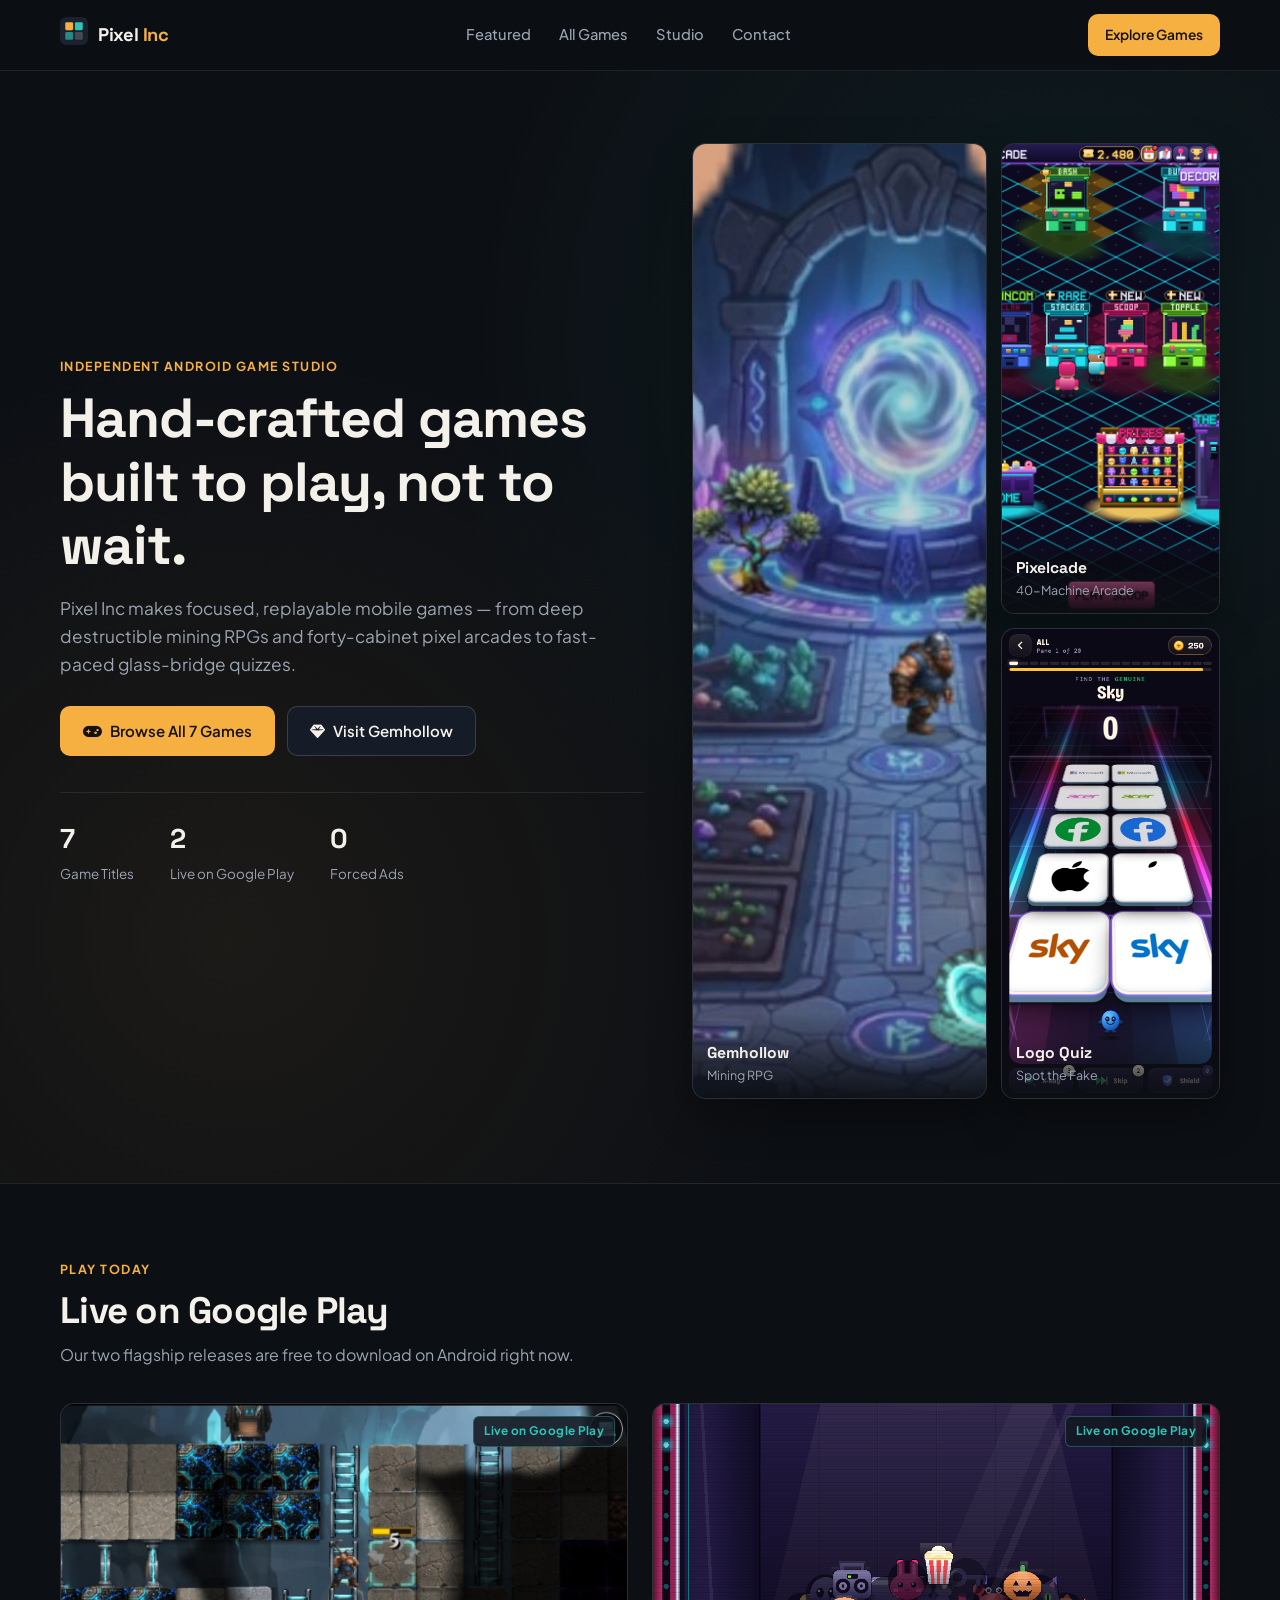
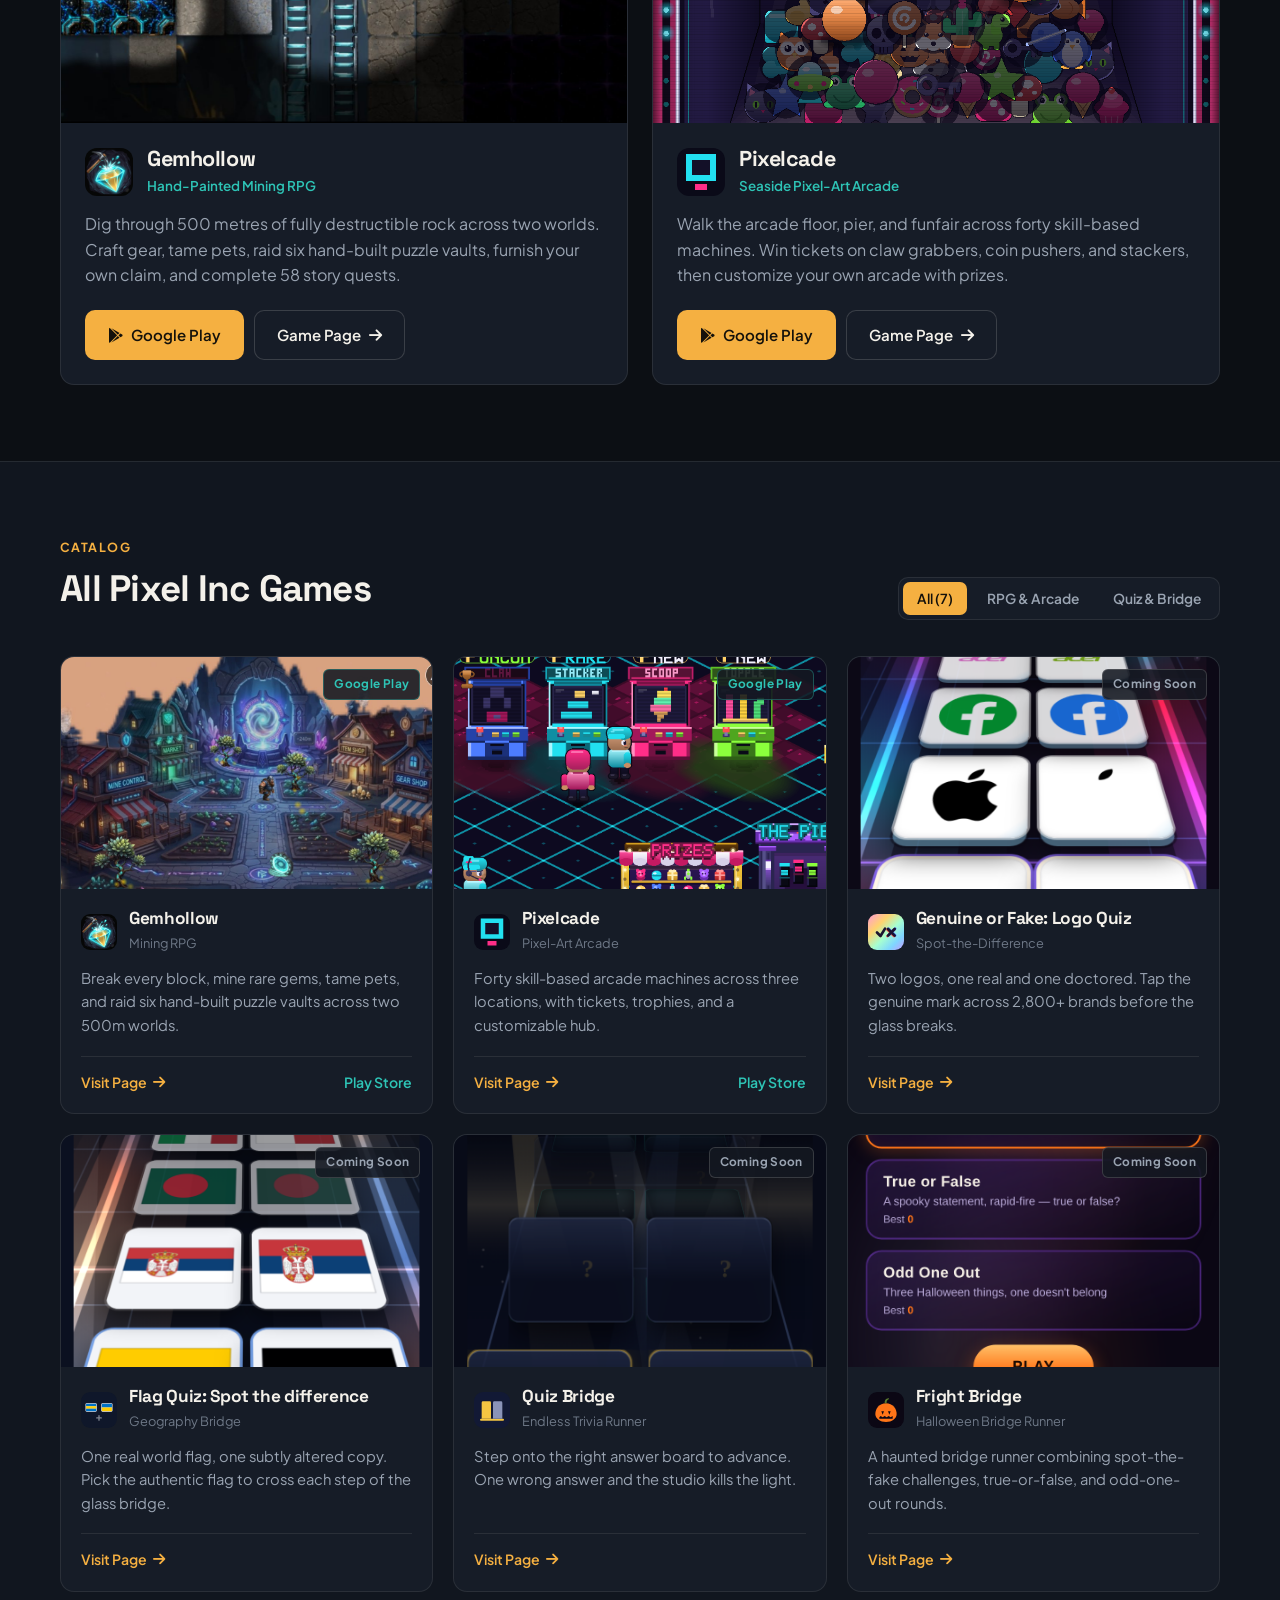
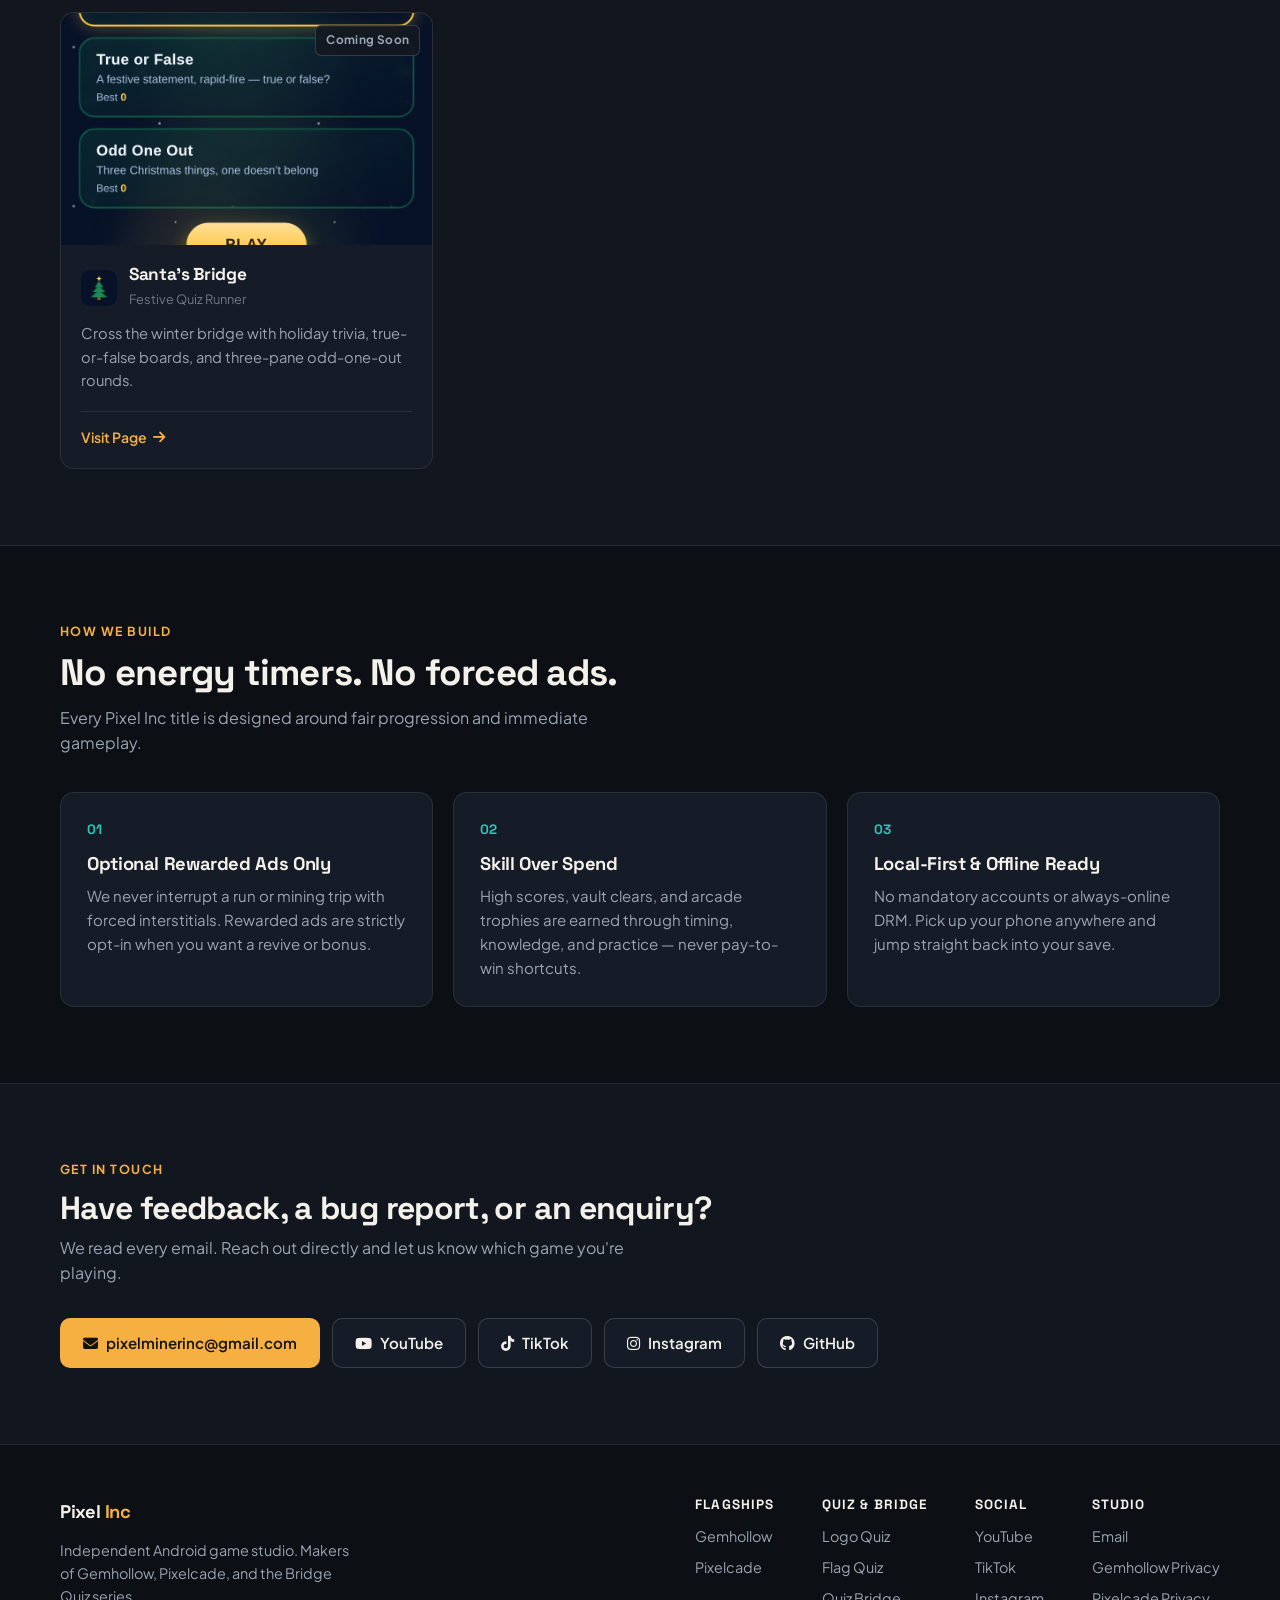
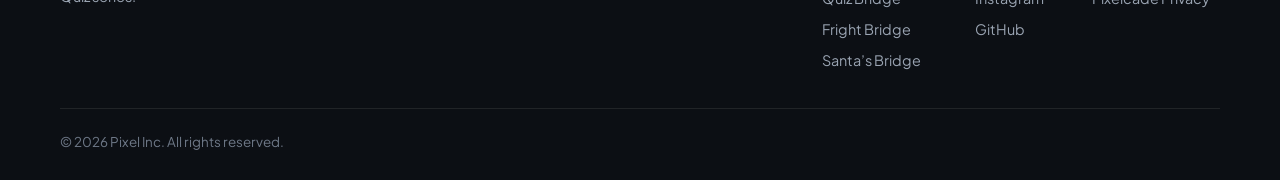
==== commit 67bd9627: "Add Pixel Inc YouTube, TikTok, and Instagram links" ====
--- a/index.html
+++ b/index.html
@@ -408,6 +408,15 @@
           <a class="btn btn-primary" href="mailto:pixelminerinc@gmail.com">
             <i class="fas fa-envelope"></i> pixelminerinc@gmail.com
           </a>
+          <a class="btn btn-secondary" href="https://youtube.com/@pixelincgames" target="_blank" rel="noopener">
+            <i class="fab fa-youtube"></i> YouTube
+          </a>
+          <a class="btn btn-secondary" href="https://www.tiktok.com/@pixel.inc.games" target="_blank" rel="noopener">
+            <i class="fab fa-tiktok"></i> TikTok
+          </a>
+          <a class="btn btn-secondary" href="https://www.instagram.com/pixel.inc.games" target="_blank" rel="noopener">
+            <i class="fab fa-instagram"></i> Instagram
+          </a>
           <a class="btn btn-secondary" href="https://github.com/BlackenedEDIT" target="_blank" rel="noopener">
             <i class="fab fa-github"></i> GitHub
           </a>
@@ -441,6 +450,13 @@
           <a href="https://blackenededit.github.io/Christmas-Quiz/">Santa’s Bridge</a>
         </div>
         <div class="footer-col">
+          <h4>Social</h4>
+          <a href="https://youtube.com/@pixelincgames" target="_blank" rel="noopener">YouTube</a>
+          <a href="https://www.tiktok.com/@pixel.inc.games" target="_blank" rel="noopener">TikTok</a>
+          <a href="https://www.instagram.com/pixel.inc.games" target="_blank" rel="noopener">Instagram</a>
+          <a href="https://github.com/BlackenedEDIT" target="_blank" rel="noopener">GitHub</a>
+        </div>
+        <div class="footer-col">
           <h4>Studio</h4>
           <a href="mailto:pixelminerinc@gmail.com">Email</a>
           <a href="gemhollow/privacy.html">Gemhollow Privacy</a>
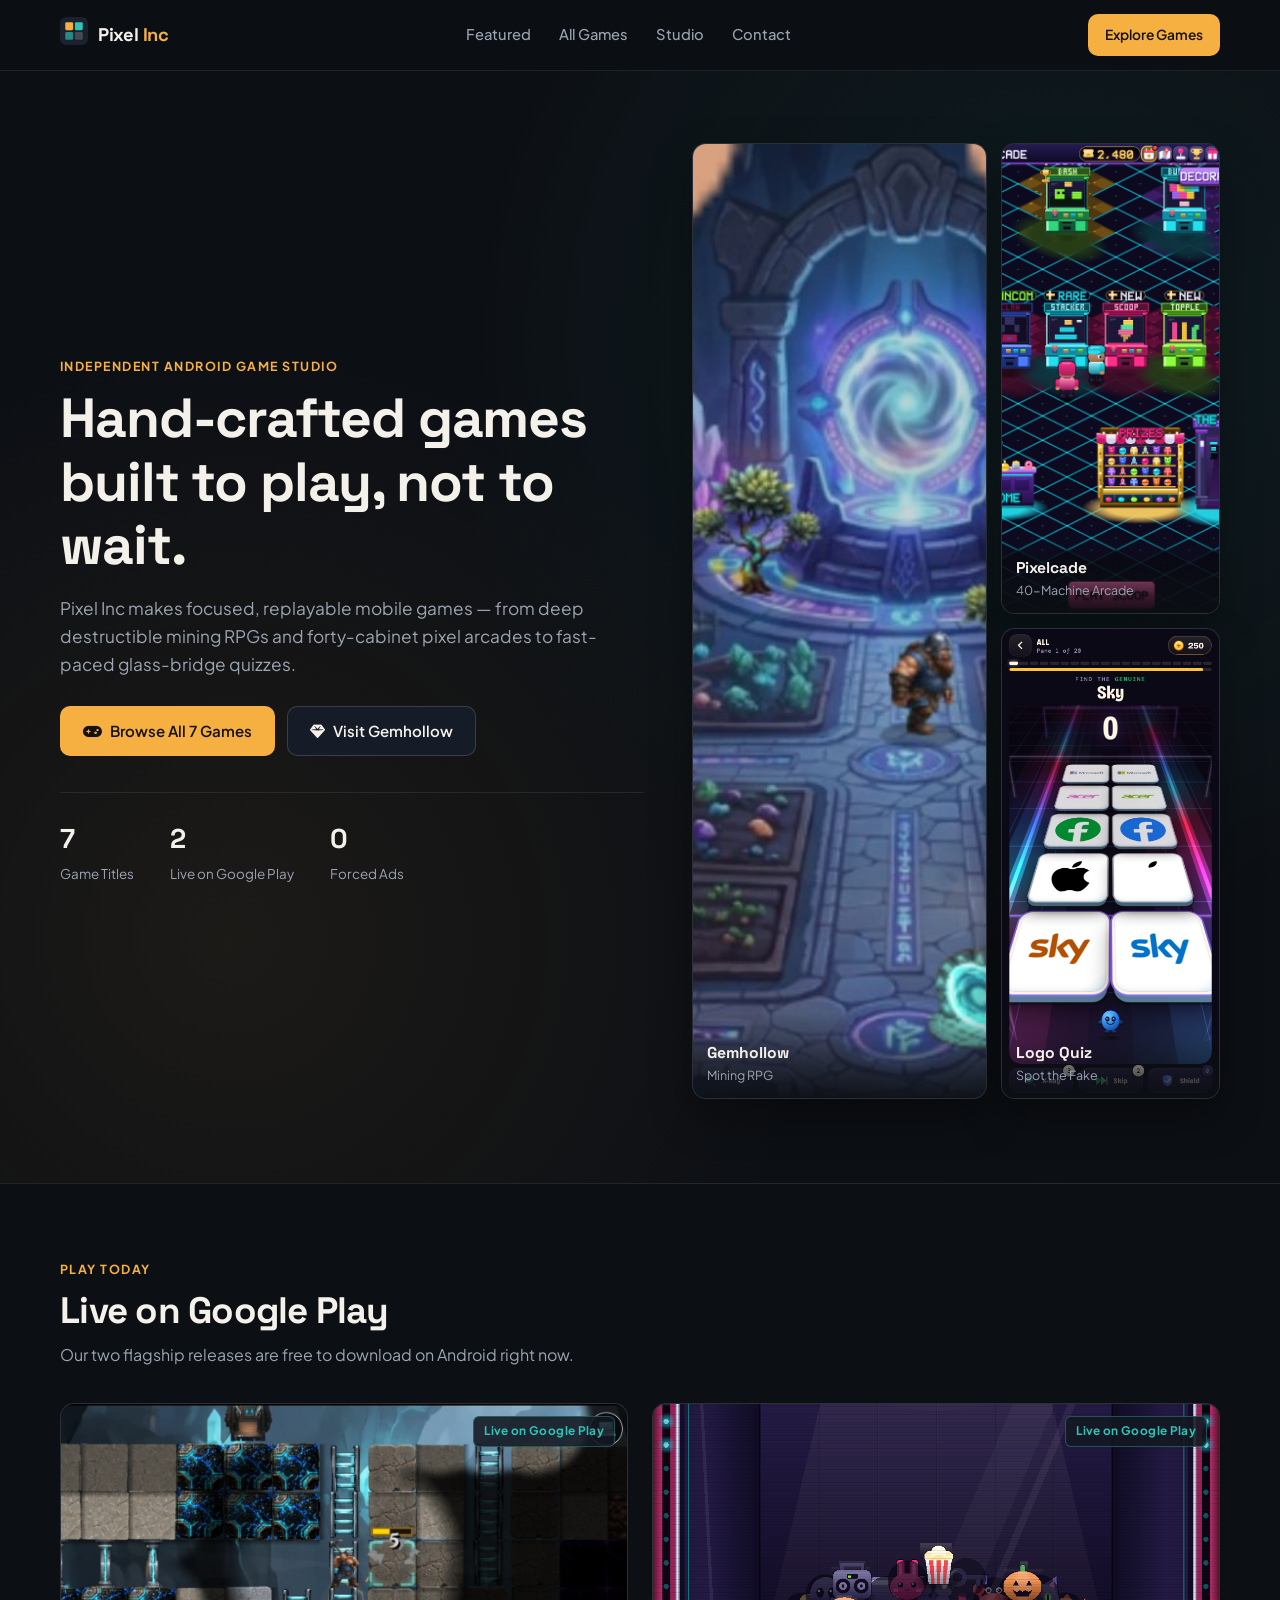
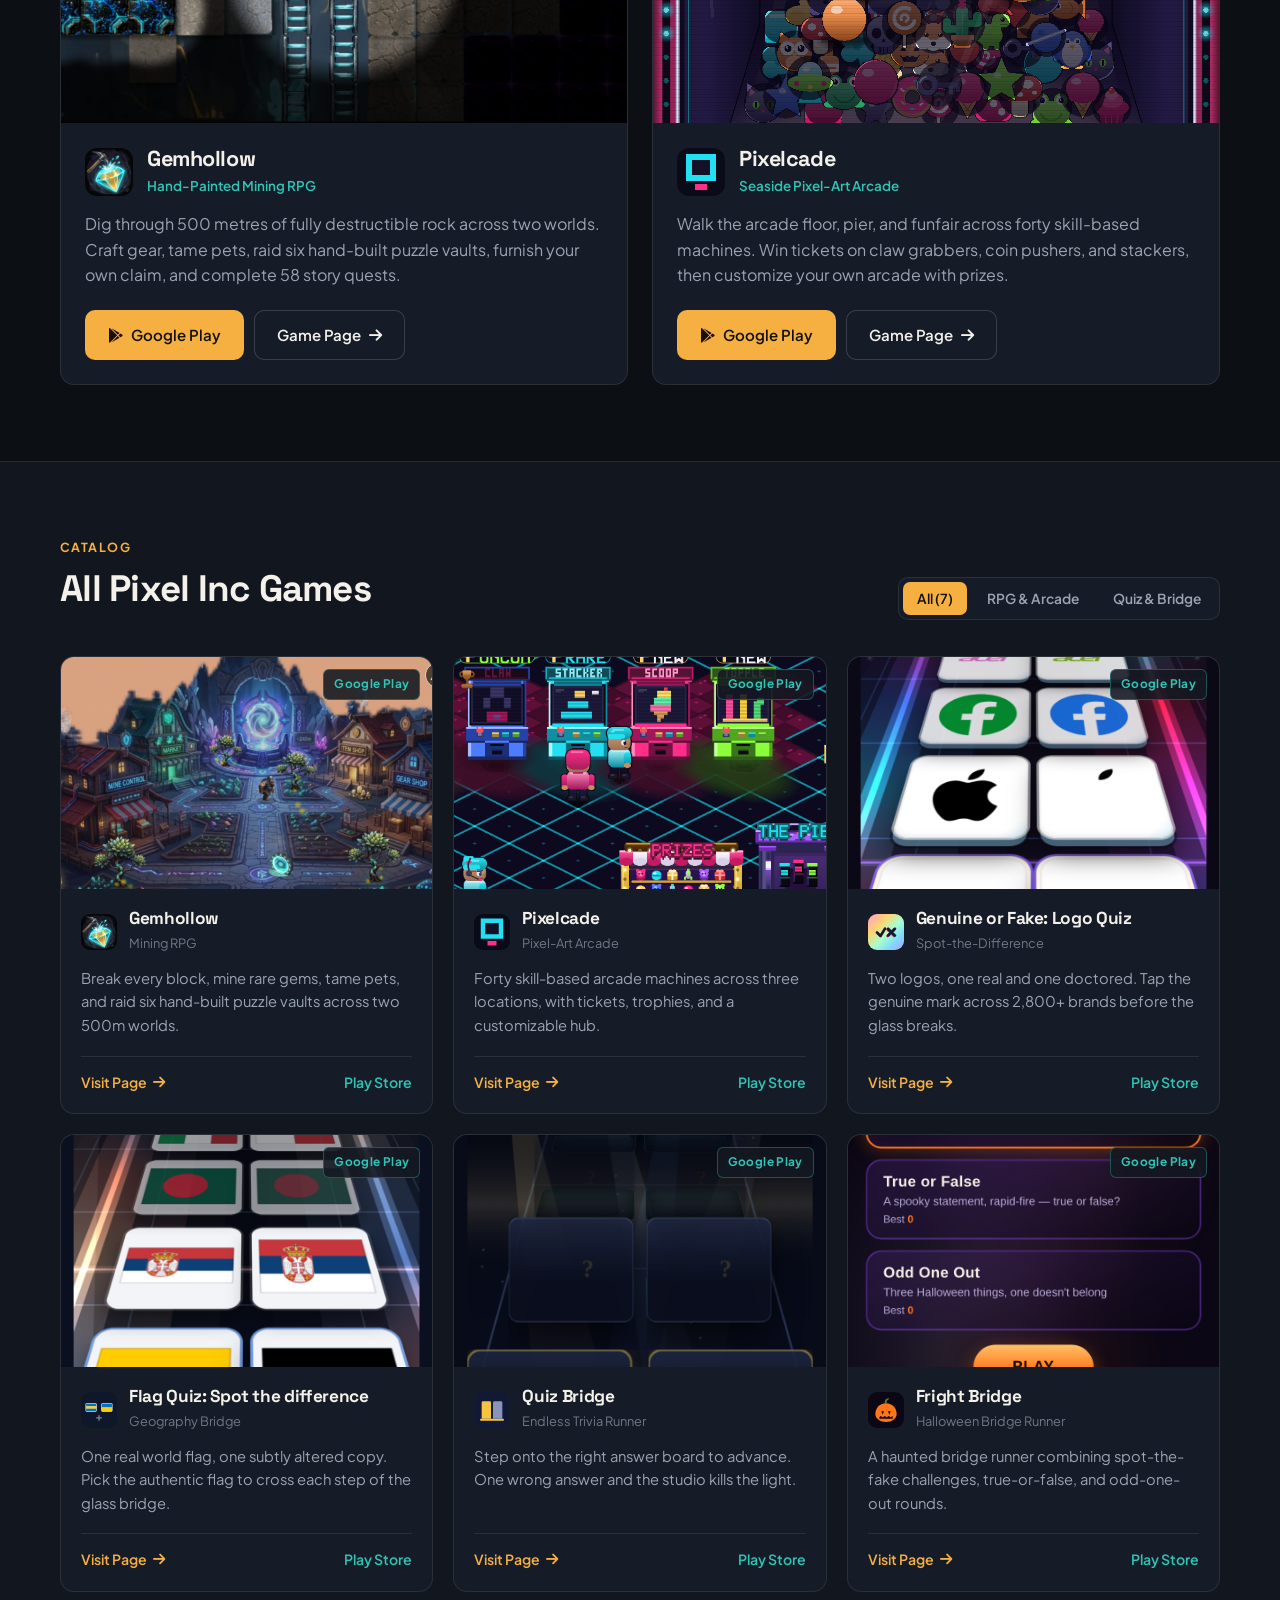
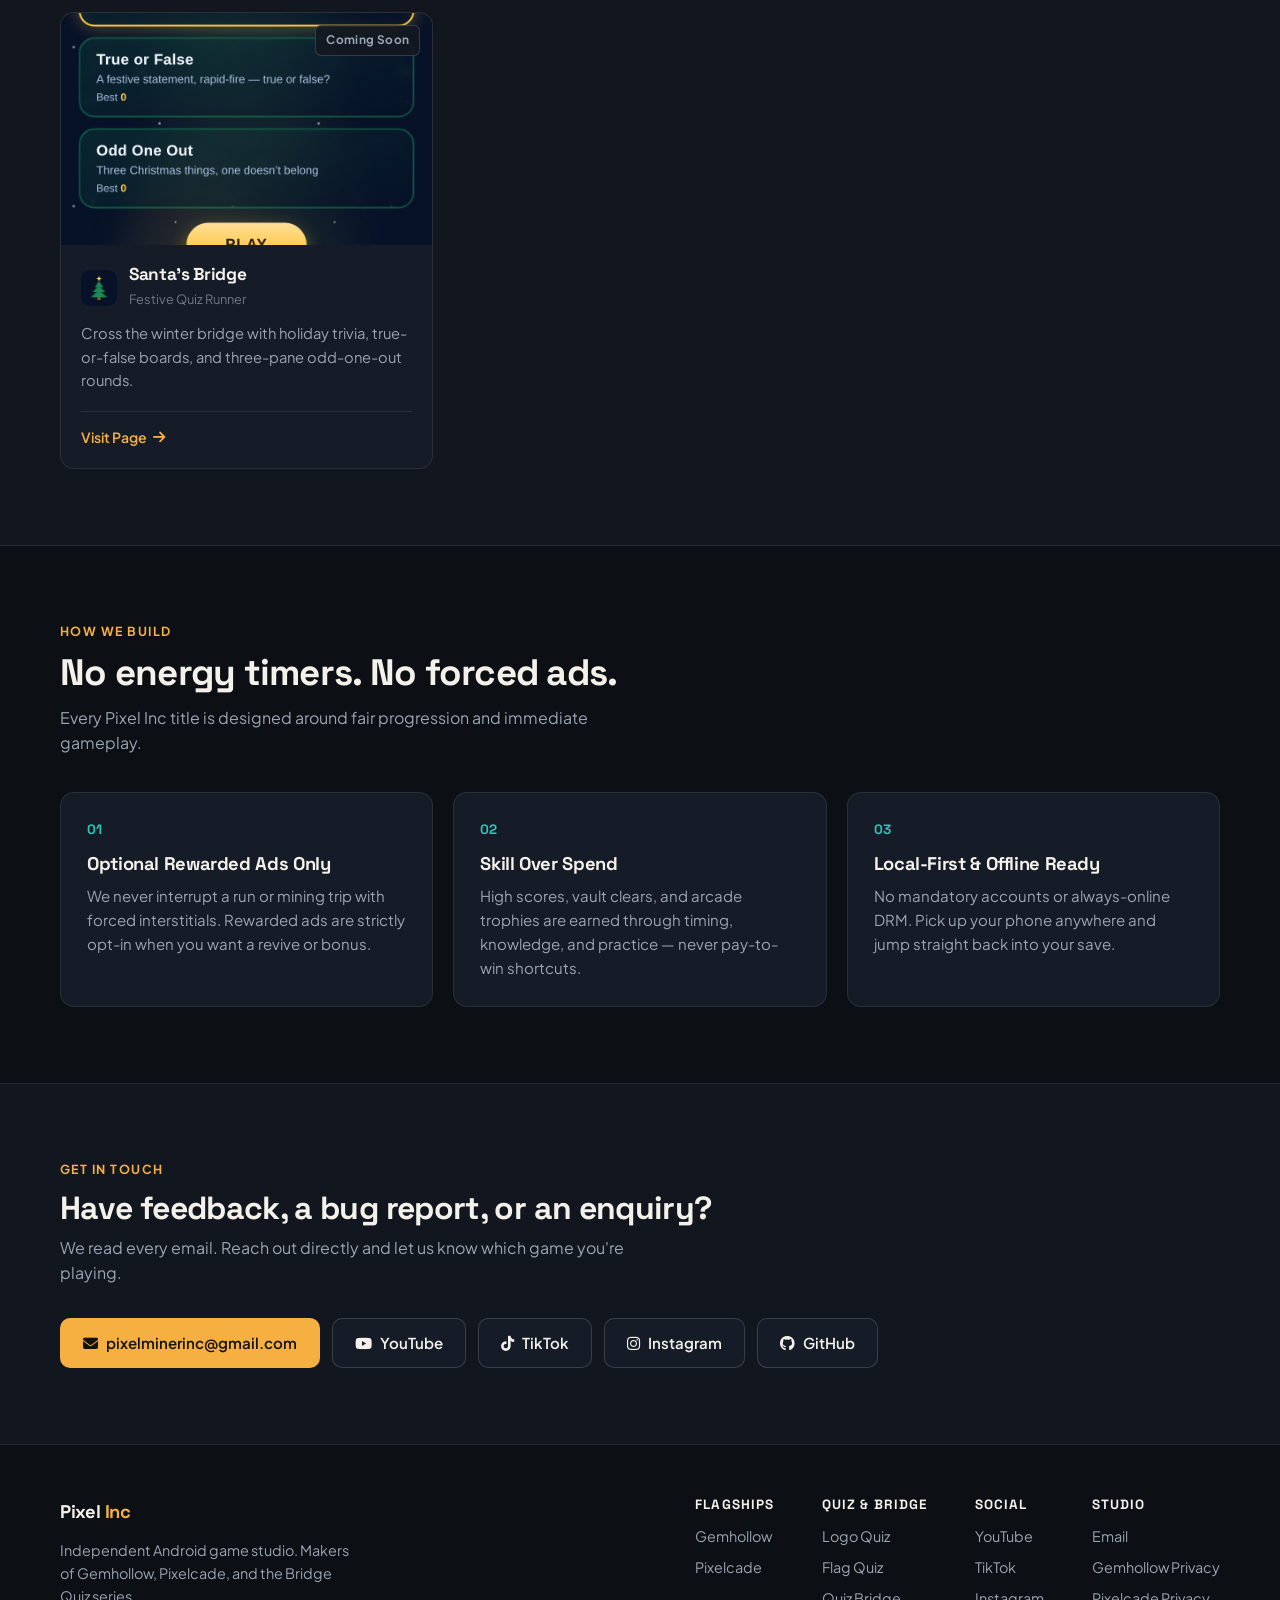
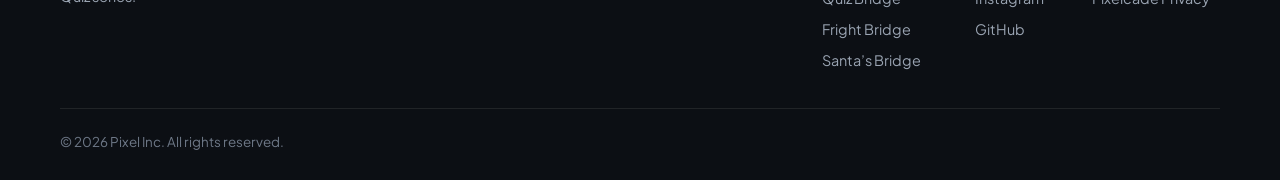
==== commit ed82cbaa: "Mark all games except Santa's Bridge as live on Google Play" ====
--- a/index.html
+++ b/index.html
@@ -262,7 +262,7 @@
           <article class="game-card" data-category="quiz">
             <div class="game-thumb">
               <img src="assets/logo-quiz-shot.png" alt="Genuine or Fake: Logo Quiz gameplay" loading="lazy" />
-              <span class="status-tag status-soon">Coming Soon</span>
+              <span class="status-tag status-live">Google Play</span>
             </div>
             <div class="game-body">
               <div class="game-meta">
@@ -275,6 +275,7 @@
               <p>Two logos, one real and one doctored. Tap the genuine mark across 2,800+ brands before the glass breaks.</p>
               <div class="game-links">
                 <a href="https://blackenededit.github.io/Logo-Quiz/">Visit Page <i class="fas fa-arrow-right"></i></a>
+                <a href="https://play.google.com/store/apps/details?id=com.pixelminerinc.logoquiz" target="_blank" rel="noopener">Play Store</a>
               </div>
             </div>
           </article>
@@ -283,7 +284,7 @@
           <article class="game-card" data-category="quiz">
             <div class="game-thumb">
               <img src="assets/flag-quiz-shot.png" alt="Flag Quiz gameplay" loading="lazy" />
-              <span class="status-tag status-soon">Coming Soon</span>
+              <span class="status-tag status-live">Google Play</span>
             </div>
             <div class="game-body">
               <div class="game-meta">
@@ -296,6 +297,7 @@
               <p>One real world flag, one subtly altered copy. Pick the authentic flag to cross each step of the glass bridge.</p>
               <div class="game-links">
                 <a href="https://blackenededit.github.io/Flag-Quiz/">Visit Page <i class="fas fa-arrow-right"></i></a>
+                <a href="https://play.google.com/store/apps/details?id=com.pixelminerinc.flagquiz" target="_blank" rel="noopener">Play Store</a>
               </div>
             </div>
           </article>
@@ -304,7 +306,7 @@
           <article class="game-card" data-category="quiz">
             <div class="game-thumb">
               <img src="assets/quiz-bridge-shot.png" alt="Quiz Bridge gameplay" loading="lazy" />
-              <span class="status-tag status-soon">Coming Soon</span>
+              <span class="status-tag status-live">Google Play</span>
             </div>
             <div class="game-body">
               <div class="game-meta">
@@ -317,6 +319,7 @@
               <p>Step onto the right answer board to advance. One wrong answer and the studio kills the light.</p>
               <div class="game-links">
                 <a href="https://blackenededit.github.io/Quiz-Bridge/">Visit Page <i class="fas fa-arrow-right"></i></a>
+                <a href="https://play.google.com/store/apps/details?id=com.pixelminerinc.quizbridge" target="_blank" rel="noopener">Play Store</a>
               </div>
             </div>
           </article>
@@ -325,7 +328,7 @@
           <article class="game-card" data-category="quiz">
             <div class="game-thumb">
               <img src="assets/fright-bridge-shot.png" alt="Fright Bridge home screen" loading="lazy" />
-              <span class="status-tag status-soon">Coming Soon</span>
+              <span class="status-tag status-live">Google Play</span>
             </div>
             <div class="game-body">
               <div class="game-meta">
@@ -338,6 +341,7 @@
               <p>A haunted bridge runner combining spot-the-fake challenges, true-or-false, and odd-one-out rounds.</p>
               <div class="game-links">
                 <a href="https://blackenededit.github.io/Game-X/">Visit Page <i class="fas fa-arrow-right"></i></a>
+                <a href="https://play.google.com/store/apps/details?id=com.pixelminerinc.halloween_quiz" target="_blank" rel="noopener">Play Store</a>
               </div>
             </div>
           </article>
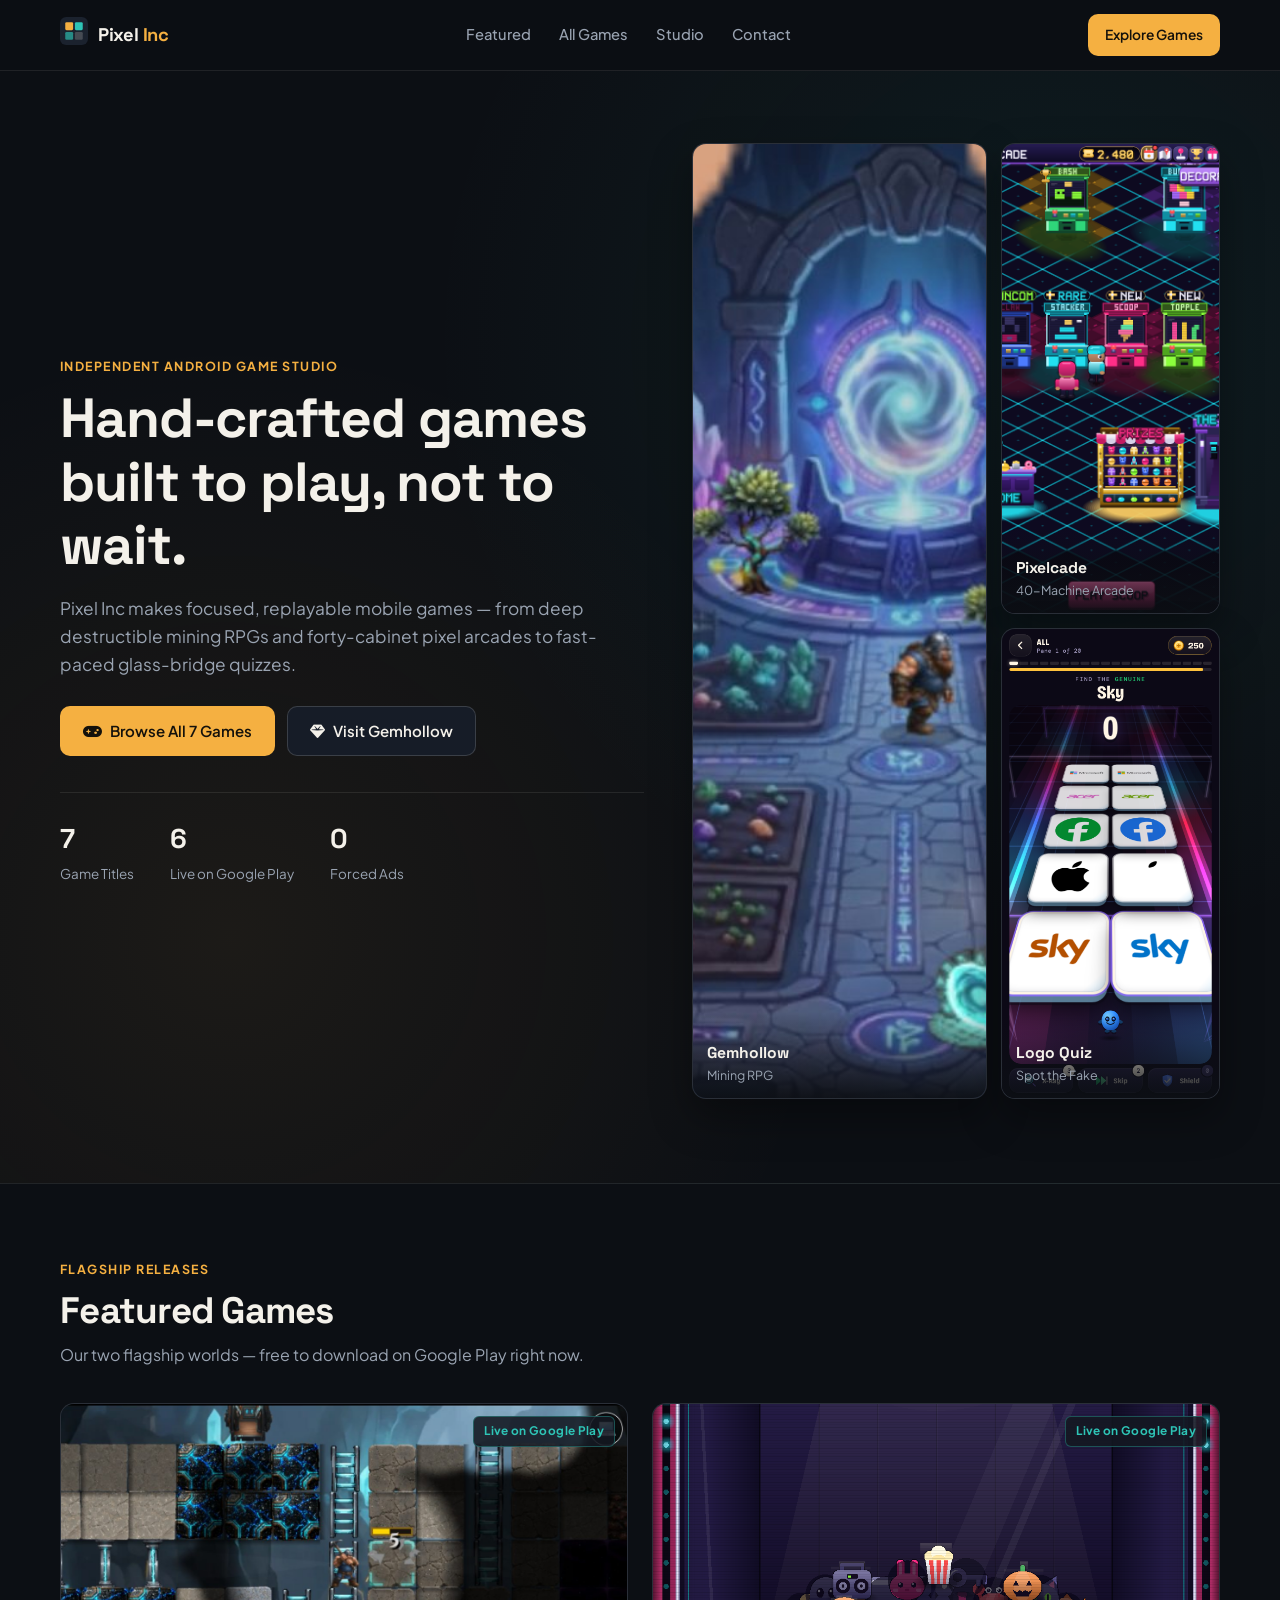
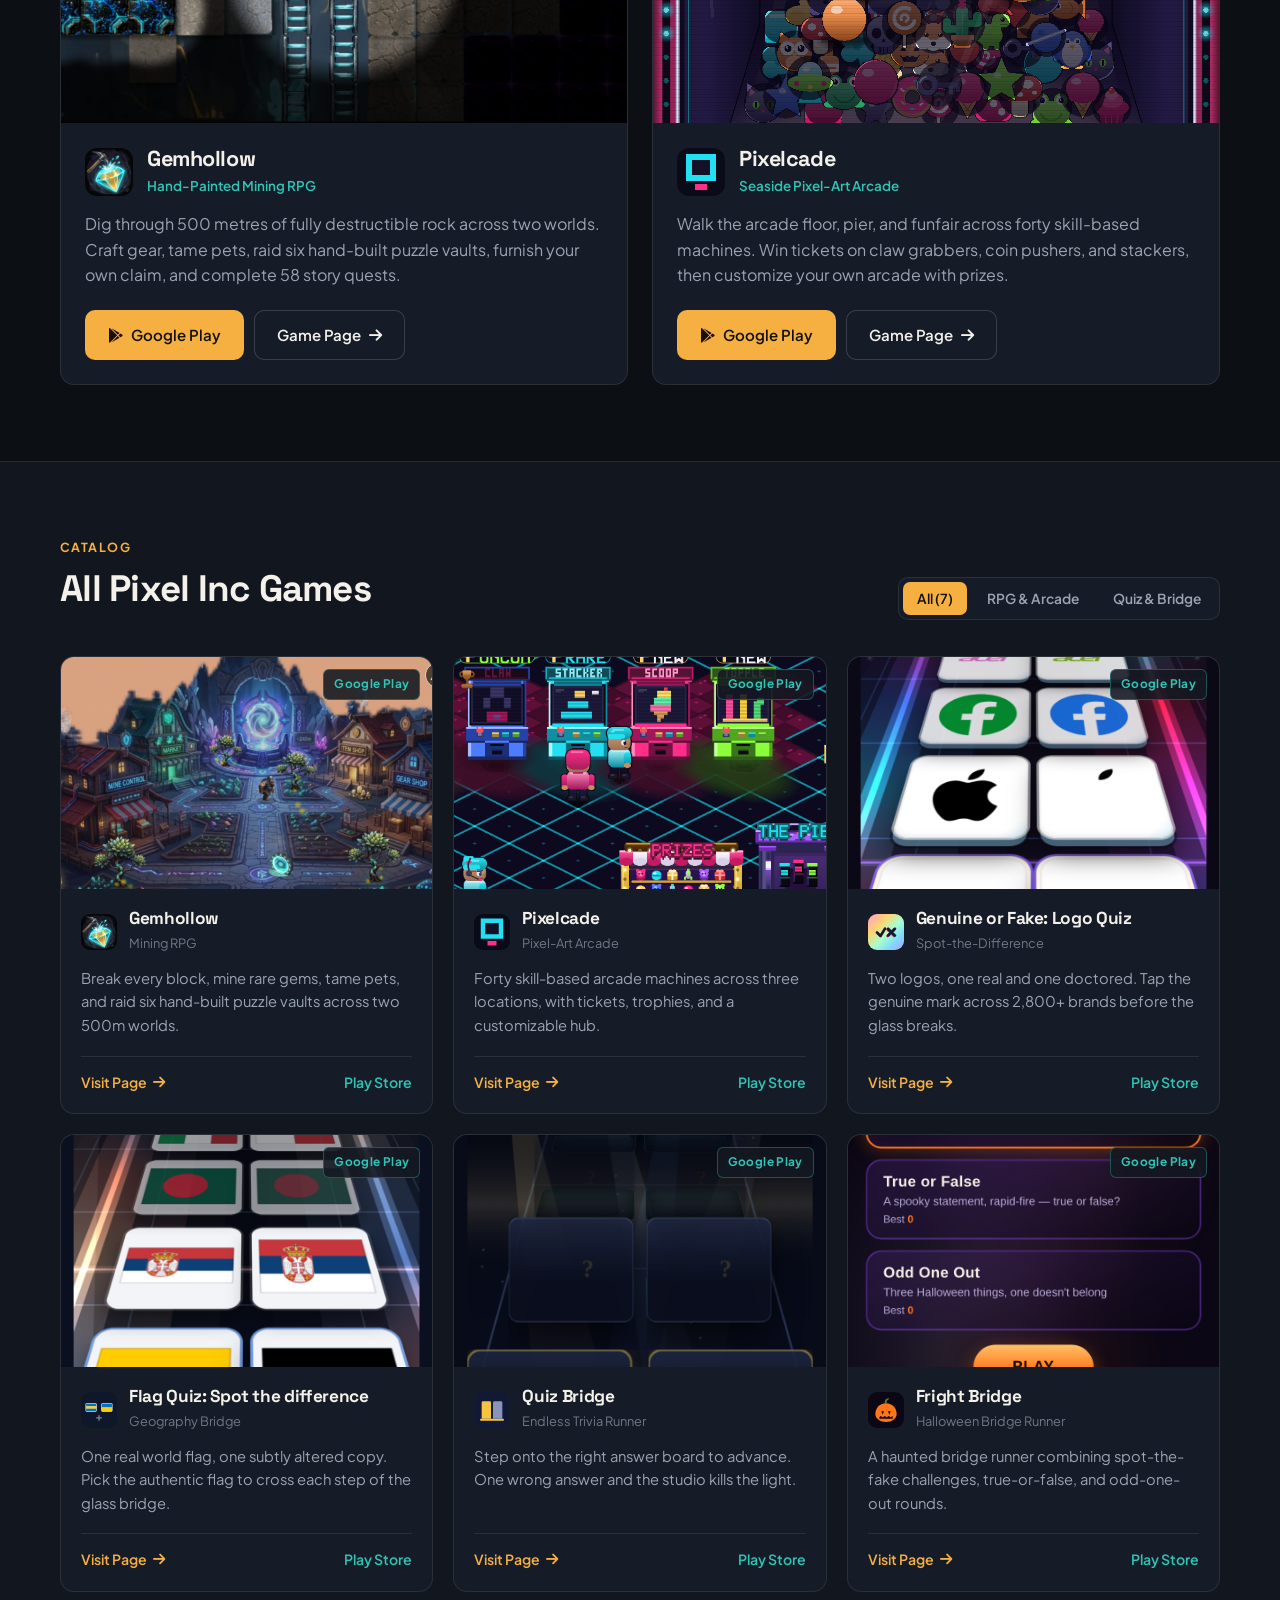
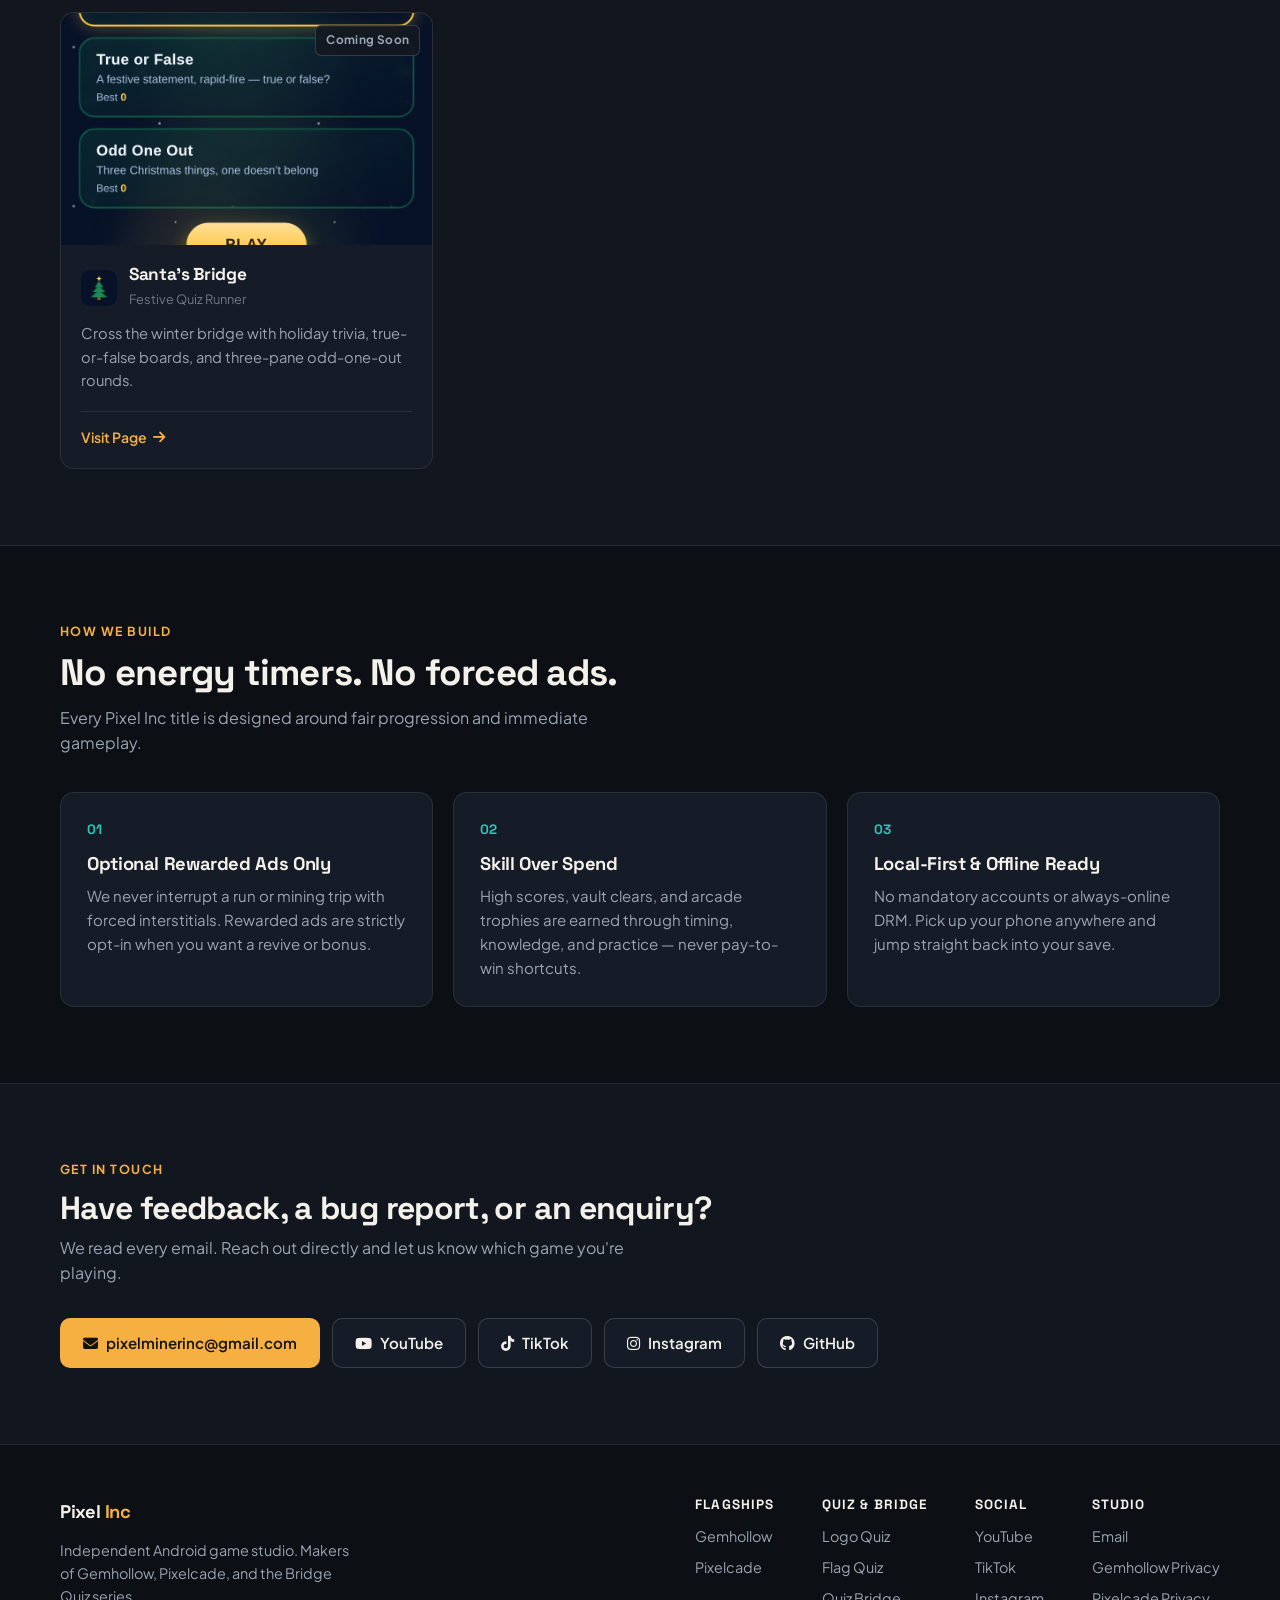
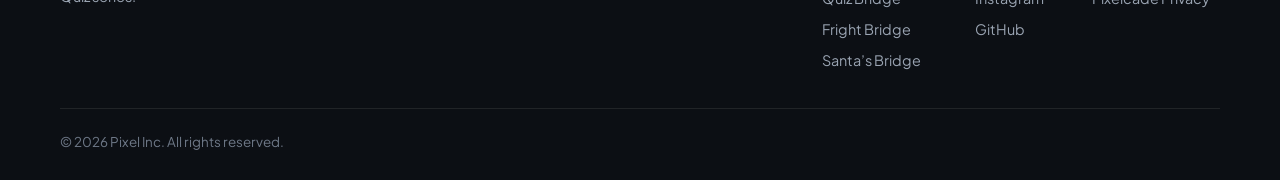
==== commit a762700e: "Fix hero stat to show 6 Live on Google Play" ====
--- a/index.html
+++ b/index.html
@@ -80,7 +80,7 @@
               <dd>Game Titles</dd>
             </div>
             <div>
-              <dt>2</dt>
+              <dt>6</dt>
               <dd>Live on Google Play</dd>
             </div>
             <div>
@@ -120,9 +120,9 @@
     <section class="section" id="featured">
       <div class="container">
         <div class="section-head">
-          <p class="eyebrow">Play Today</p>
-          <h2>Live on Google Play</h2>
-          <p class="section-sub">Our two flagship releases are free to download on Android right now.</p>
+          <p class="eyebrow">Flagship Releases</p>
+          <h2>Featured Games</h2>
+          <p class="section-sub">Our two flagship worlds — free to download on Google Play right now.</p>
         </div>
 
         <div class="featured-grid">
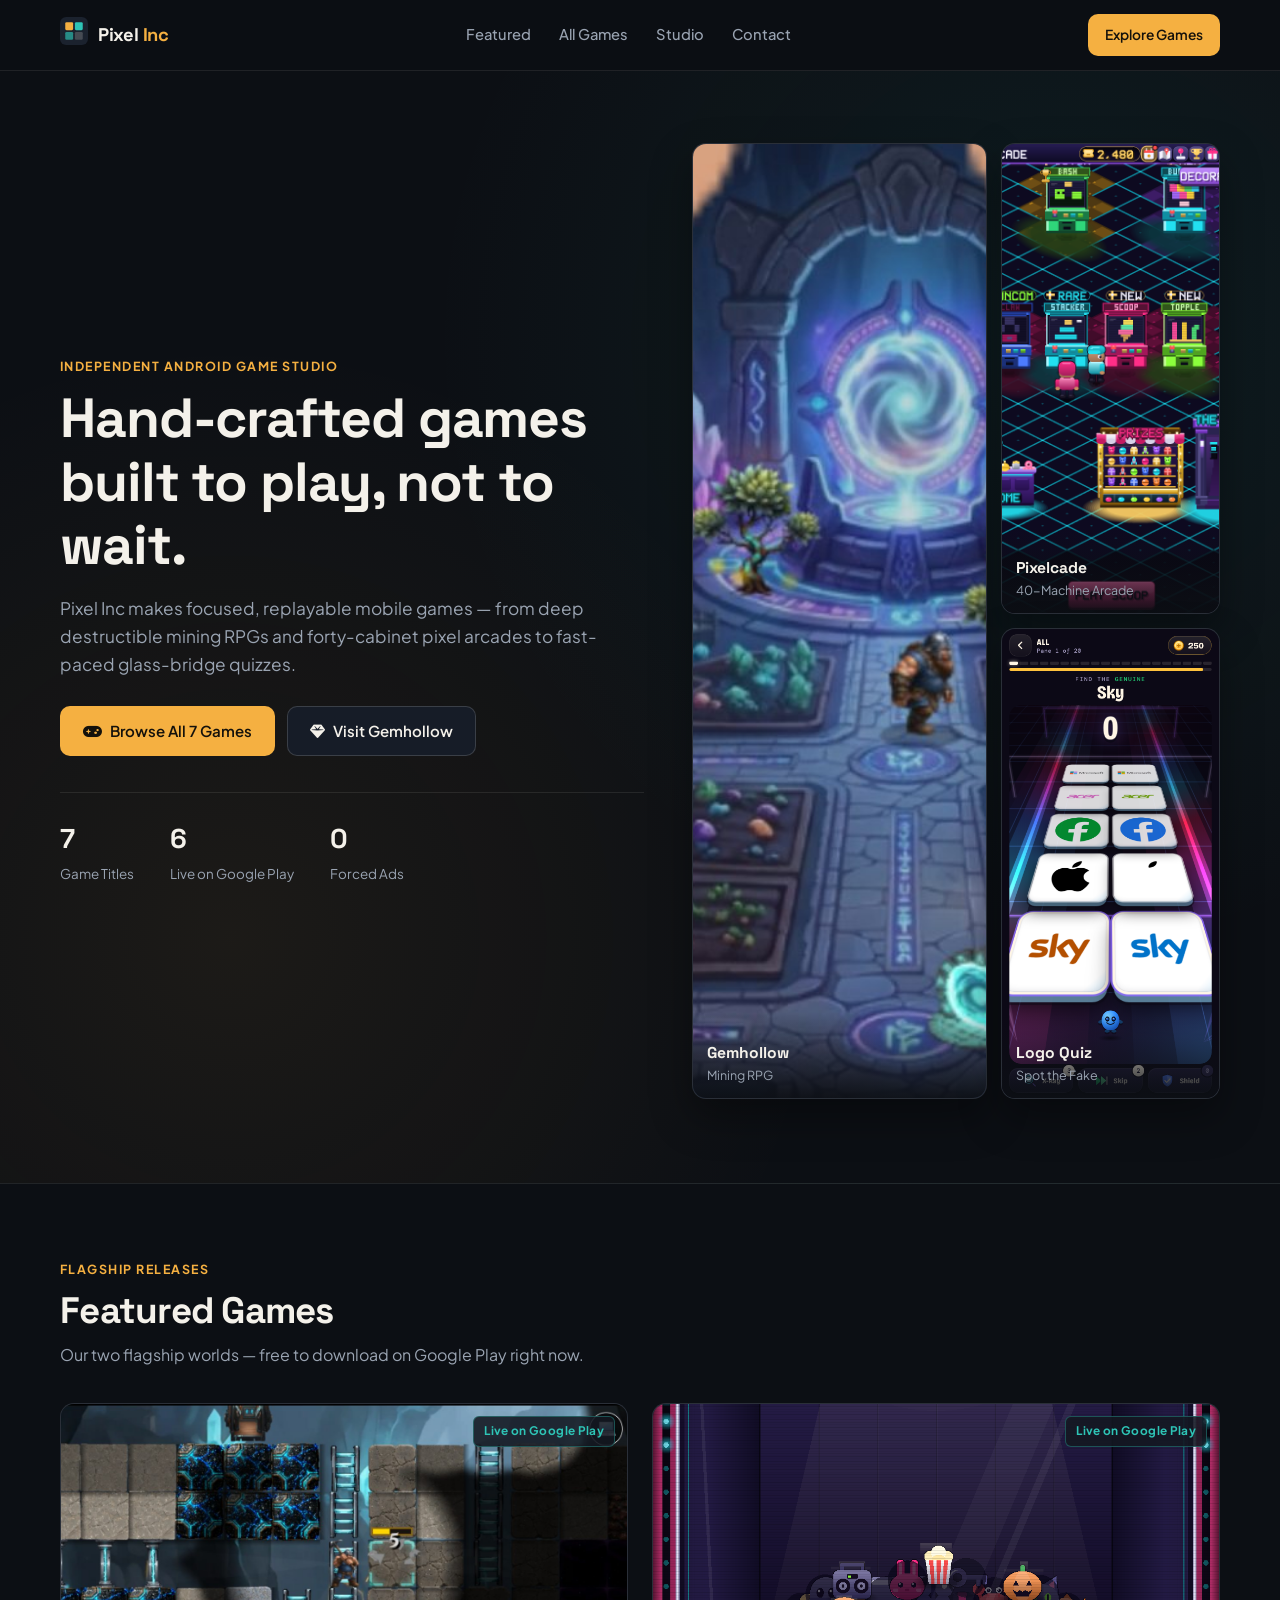
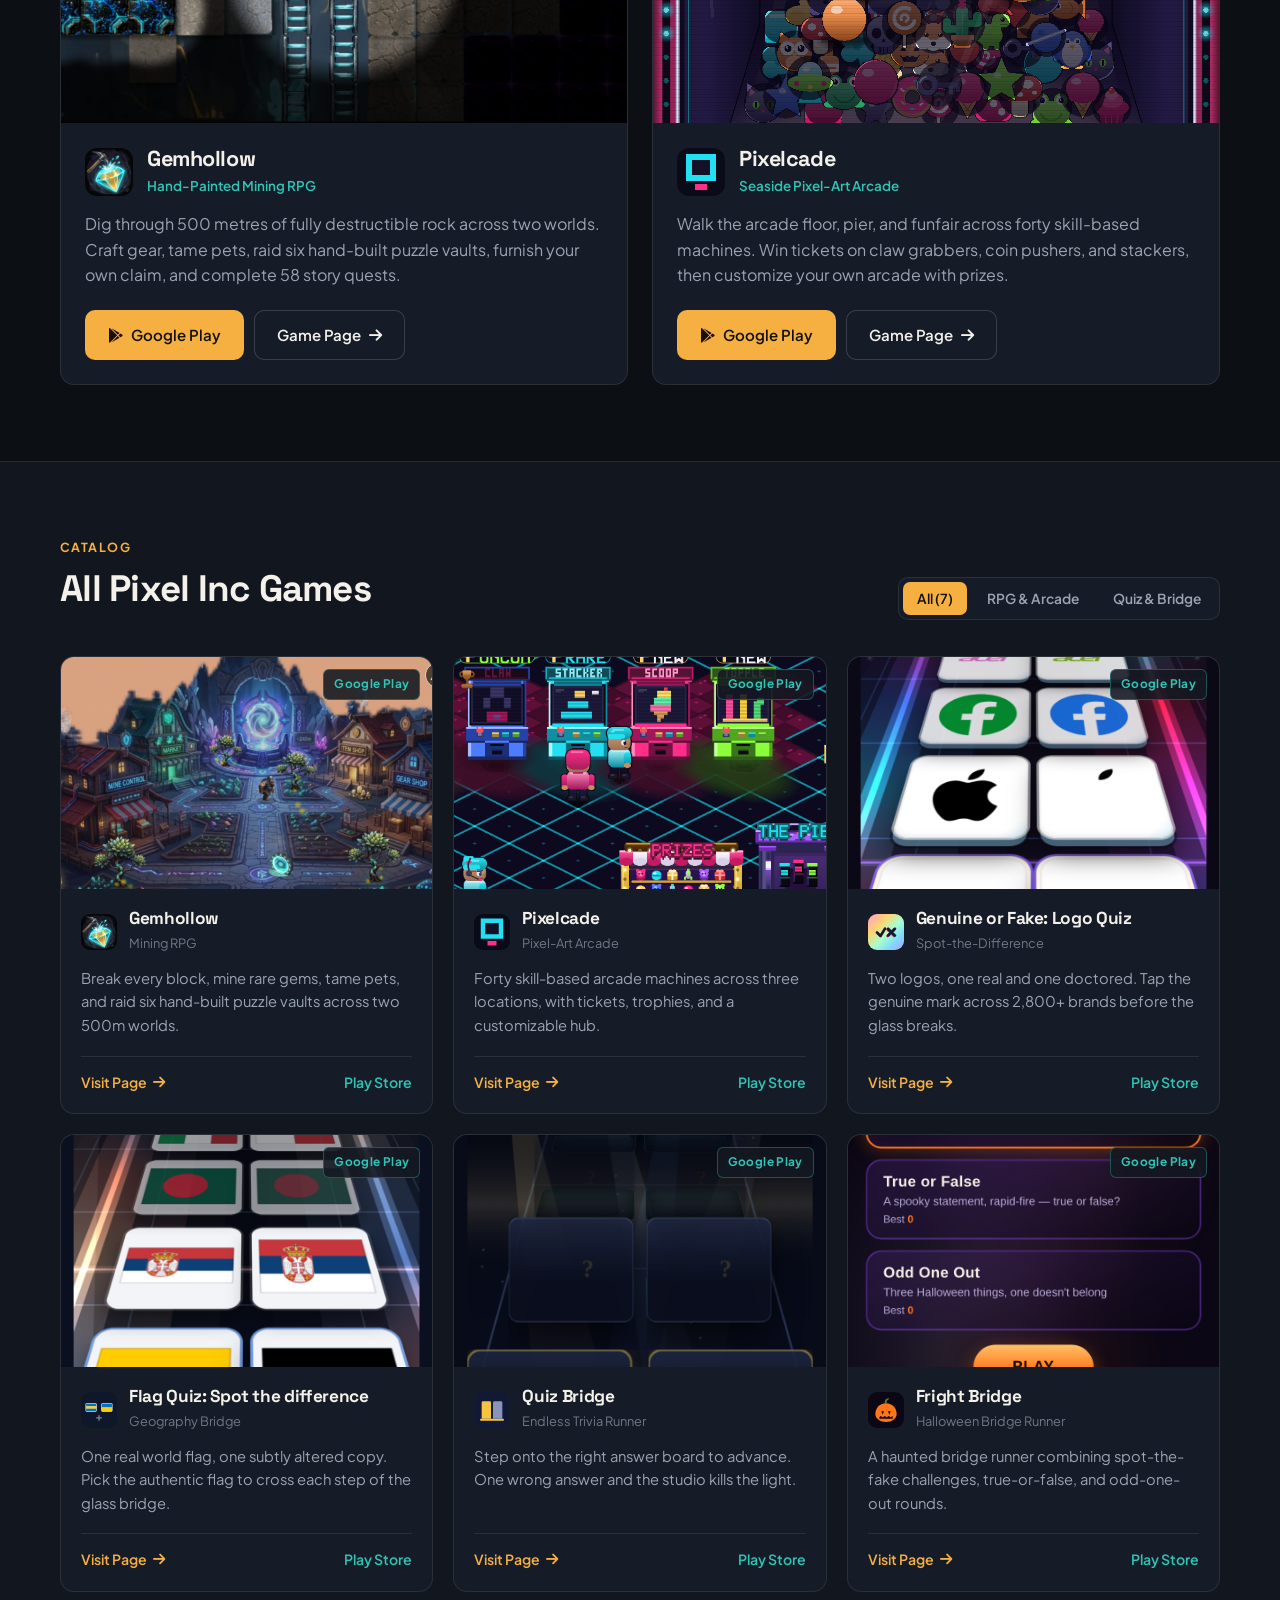
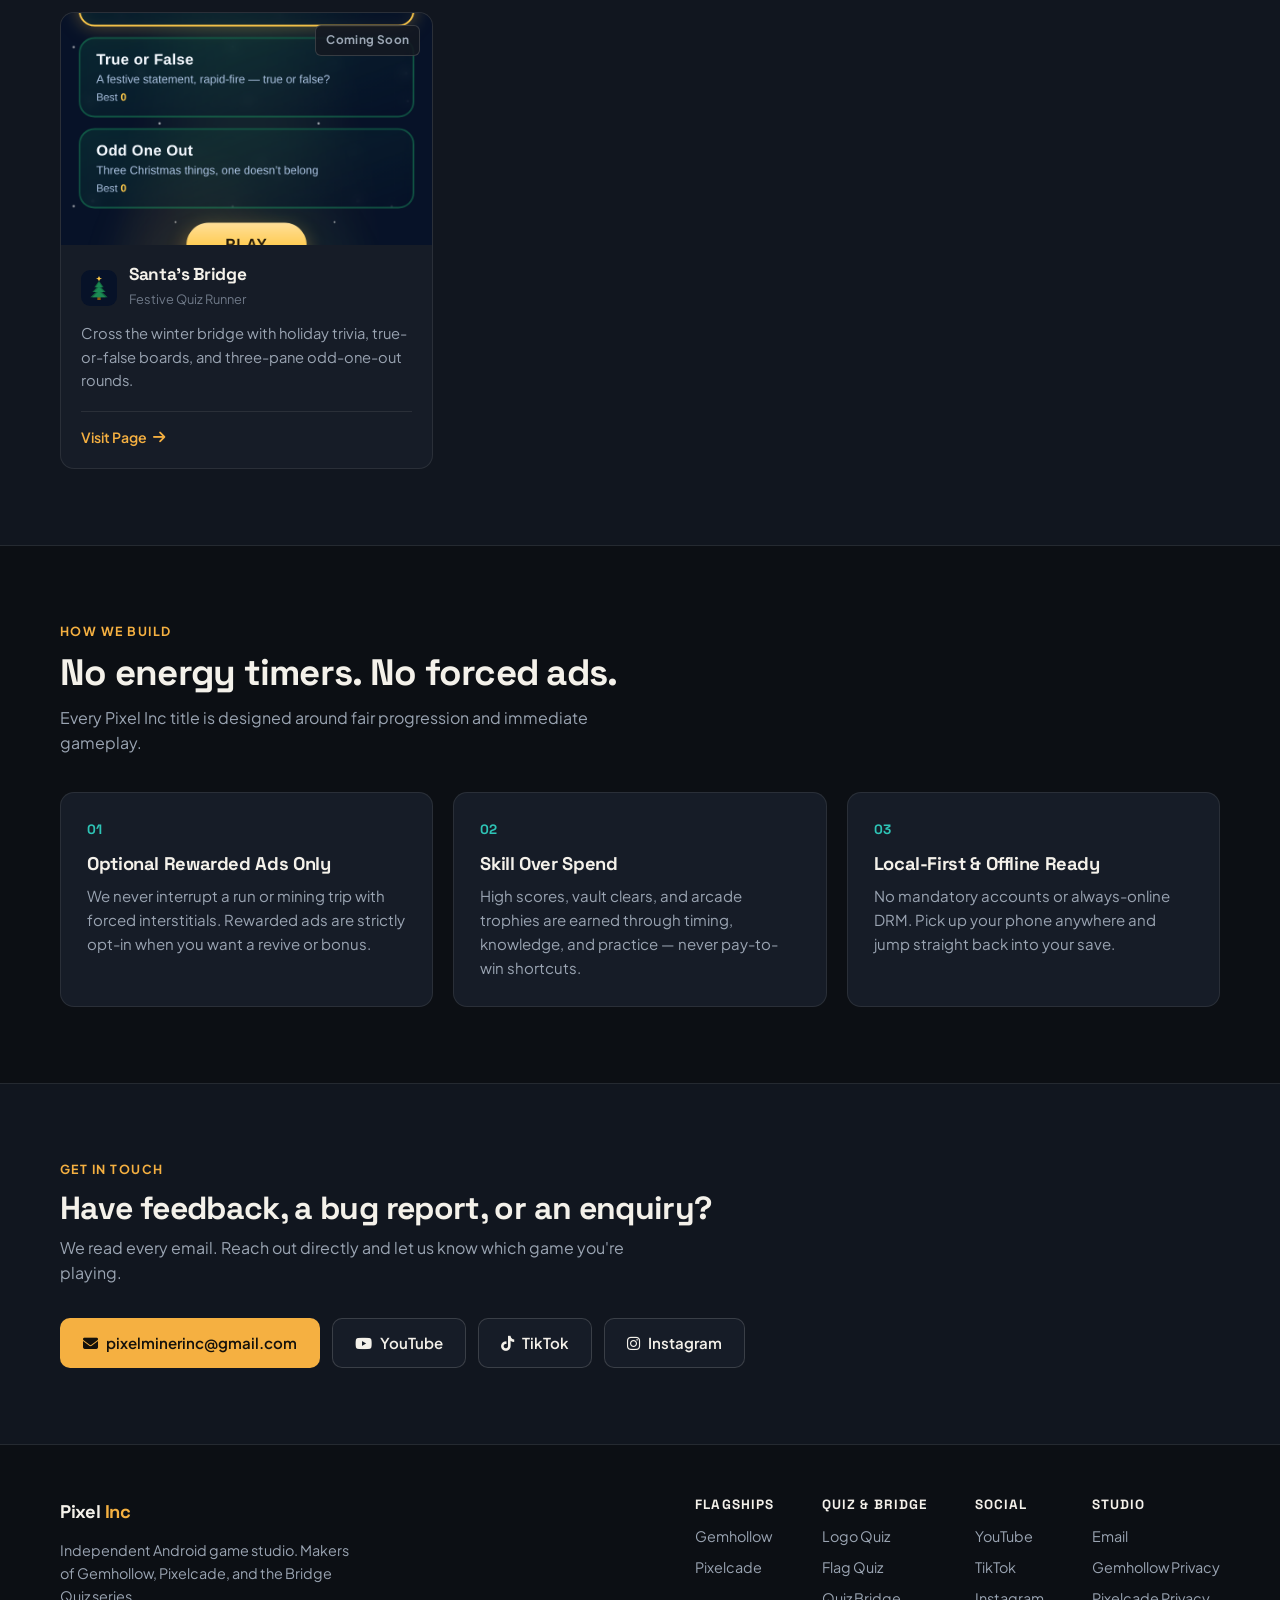
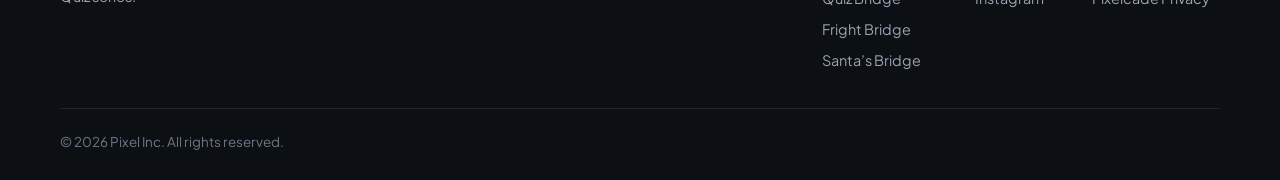
==== commit 8f601af2: "Remove GitHub profile links from Pixel Inc homepage" ====
--- a/index.html
+++ b/index.html
@@ -421,9 +421,6 @@
           <a class="btn btn-secondary" href="https://www.instagram.com/pixel.inc.games" target="_blank" rel="noopener">
             <i class="fab fa-instagram"></i> Instagram
           </a>
-          <a class="btn btn-secondary" href="https://github.com/BlackenedEDIT" target="_blank" rel="noopener">
-            <i class="fab fa-github"></i> GitHub
-          </a>
         </div>
       </div>
     </section>
@@ -458,7 +455,6 @@
           <a href="https://youtube.com/@pixelincgames" target="_blank" rel="noopener">YouTube</a>
           <a href="https://www.tiktok.com/@pixel.inc.games" target="_blank" rel="noopener">TikTok</a>
           <a href="https://www.instagram.com/pixel.inc.games" target="_blank" rel="noopener">Instagram</a>
-          <a href="https://github.com/BlackenedEDIT" target="_blank" rel="noopener">GitHub</a>
         </div>
         <div class="footer-col">
           <h4>Studio</h4>
